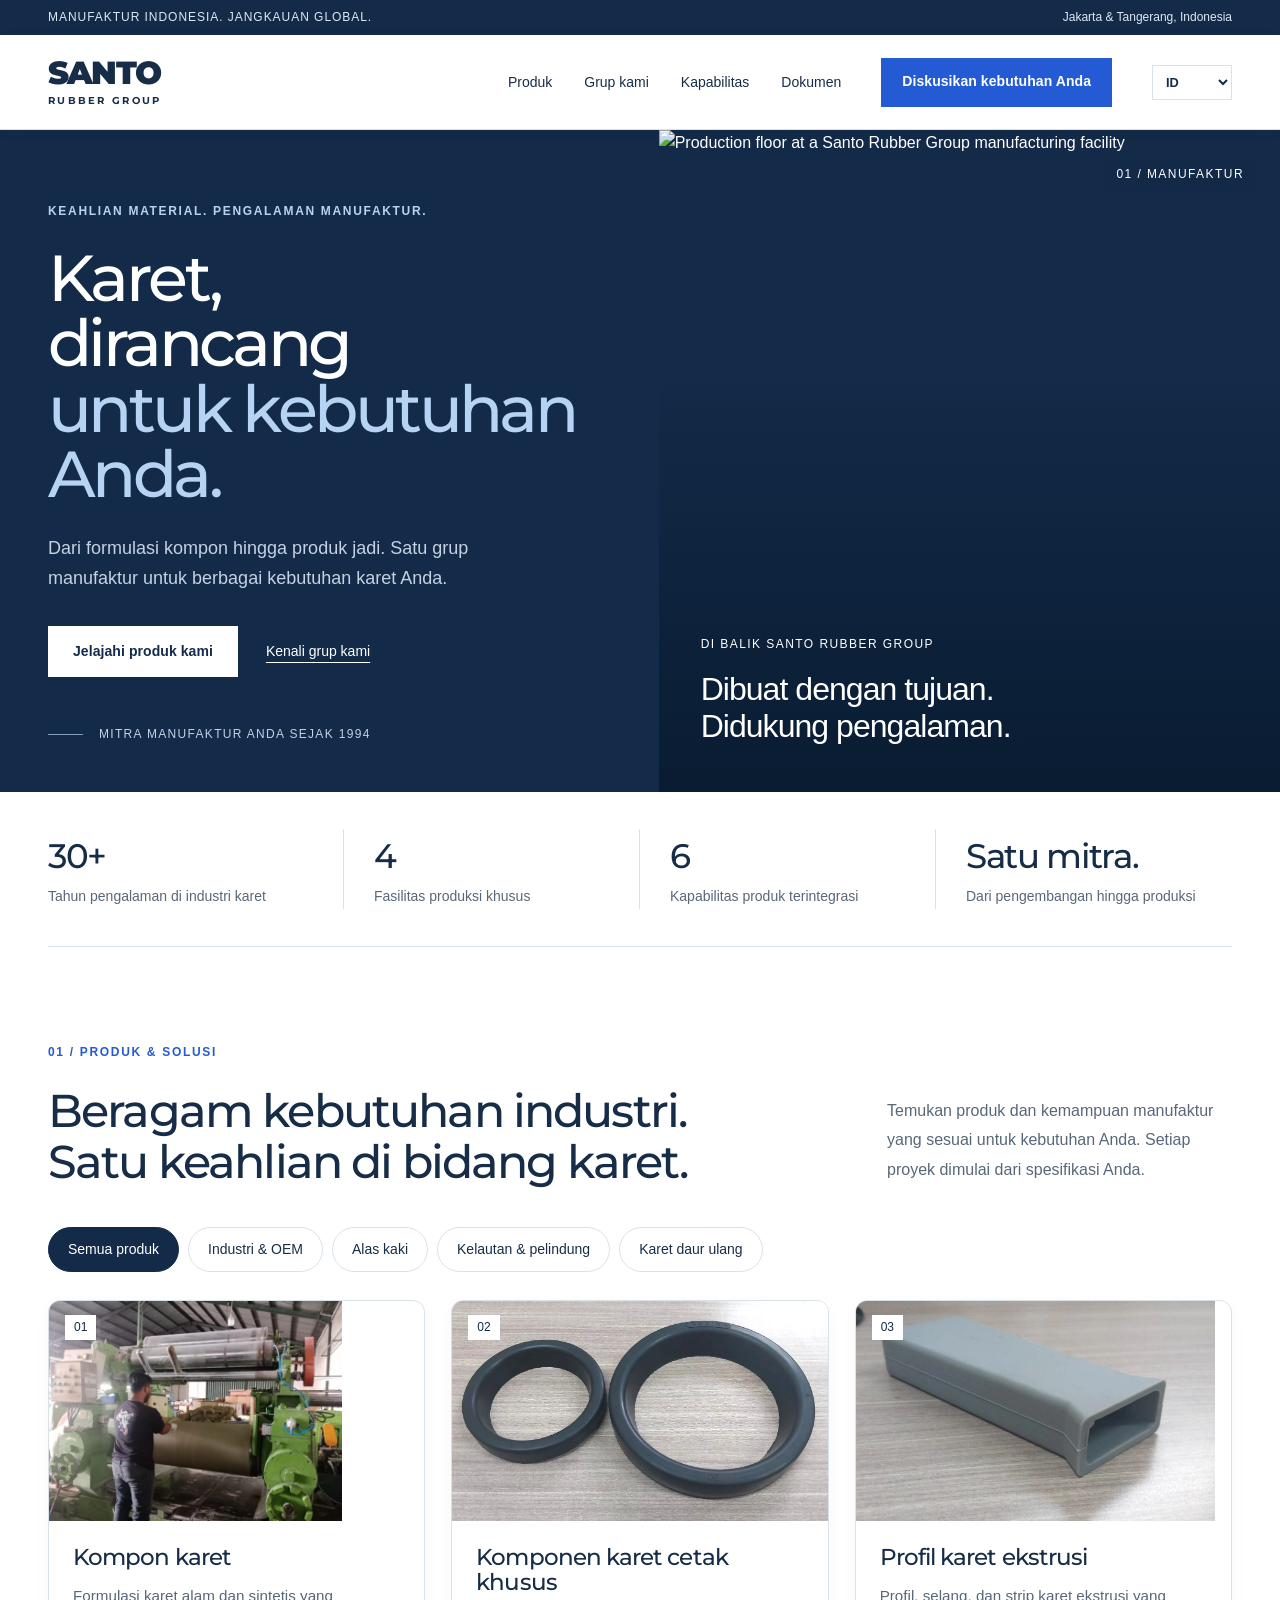
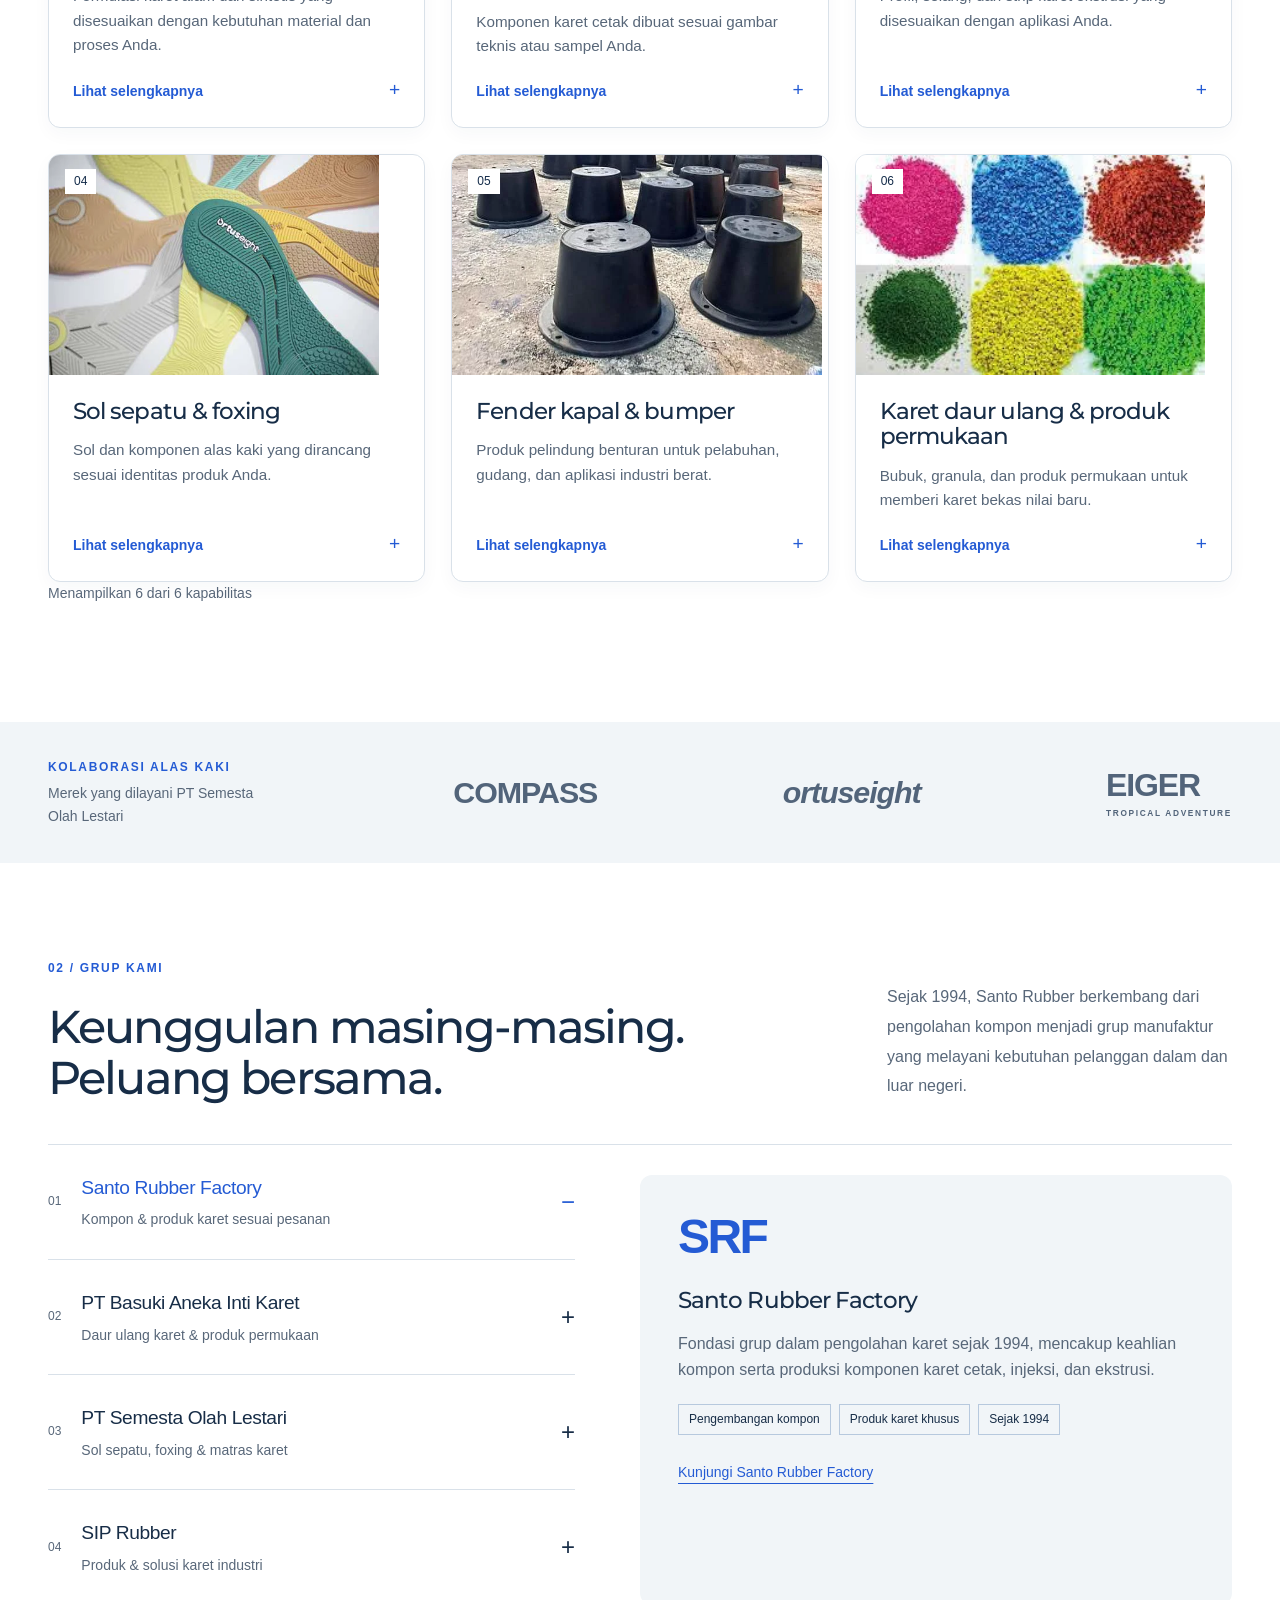
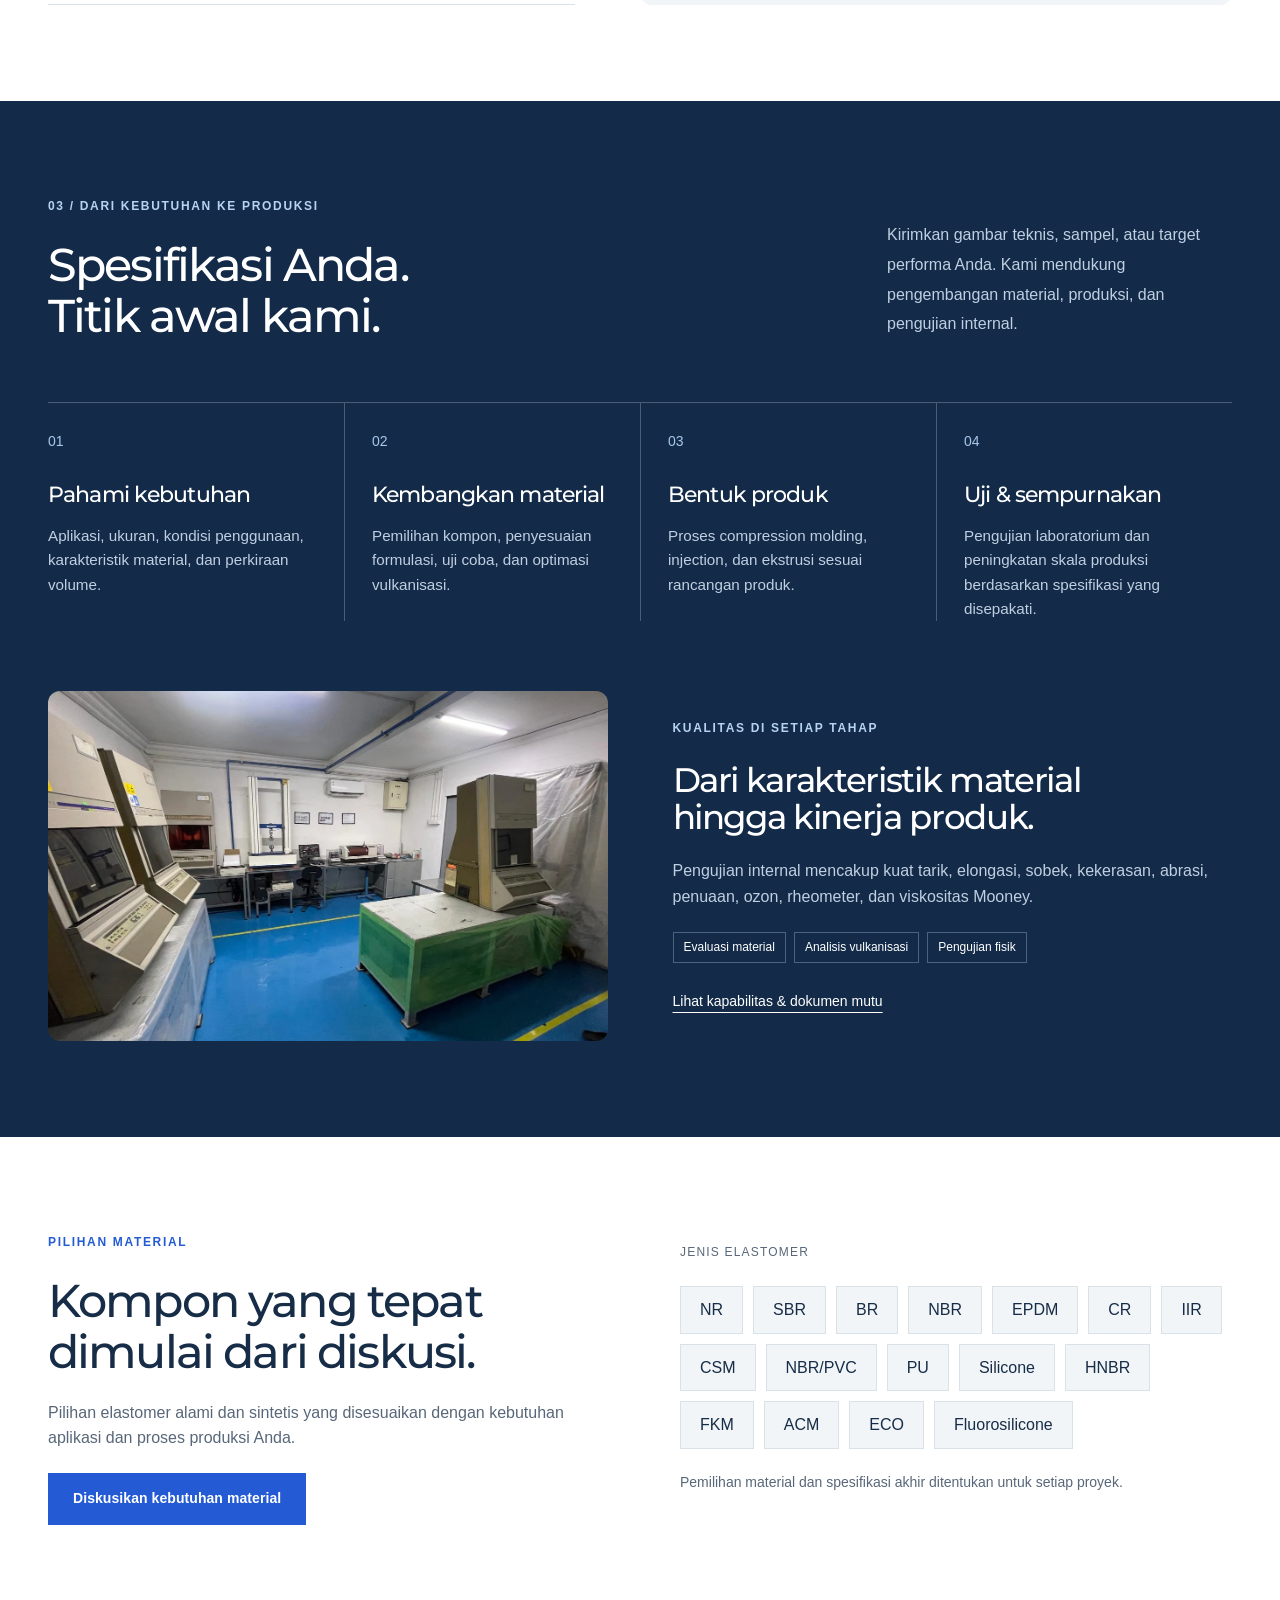
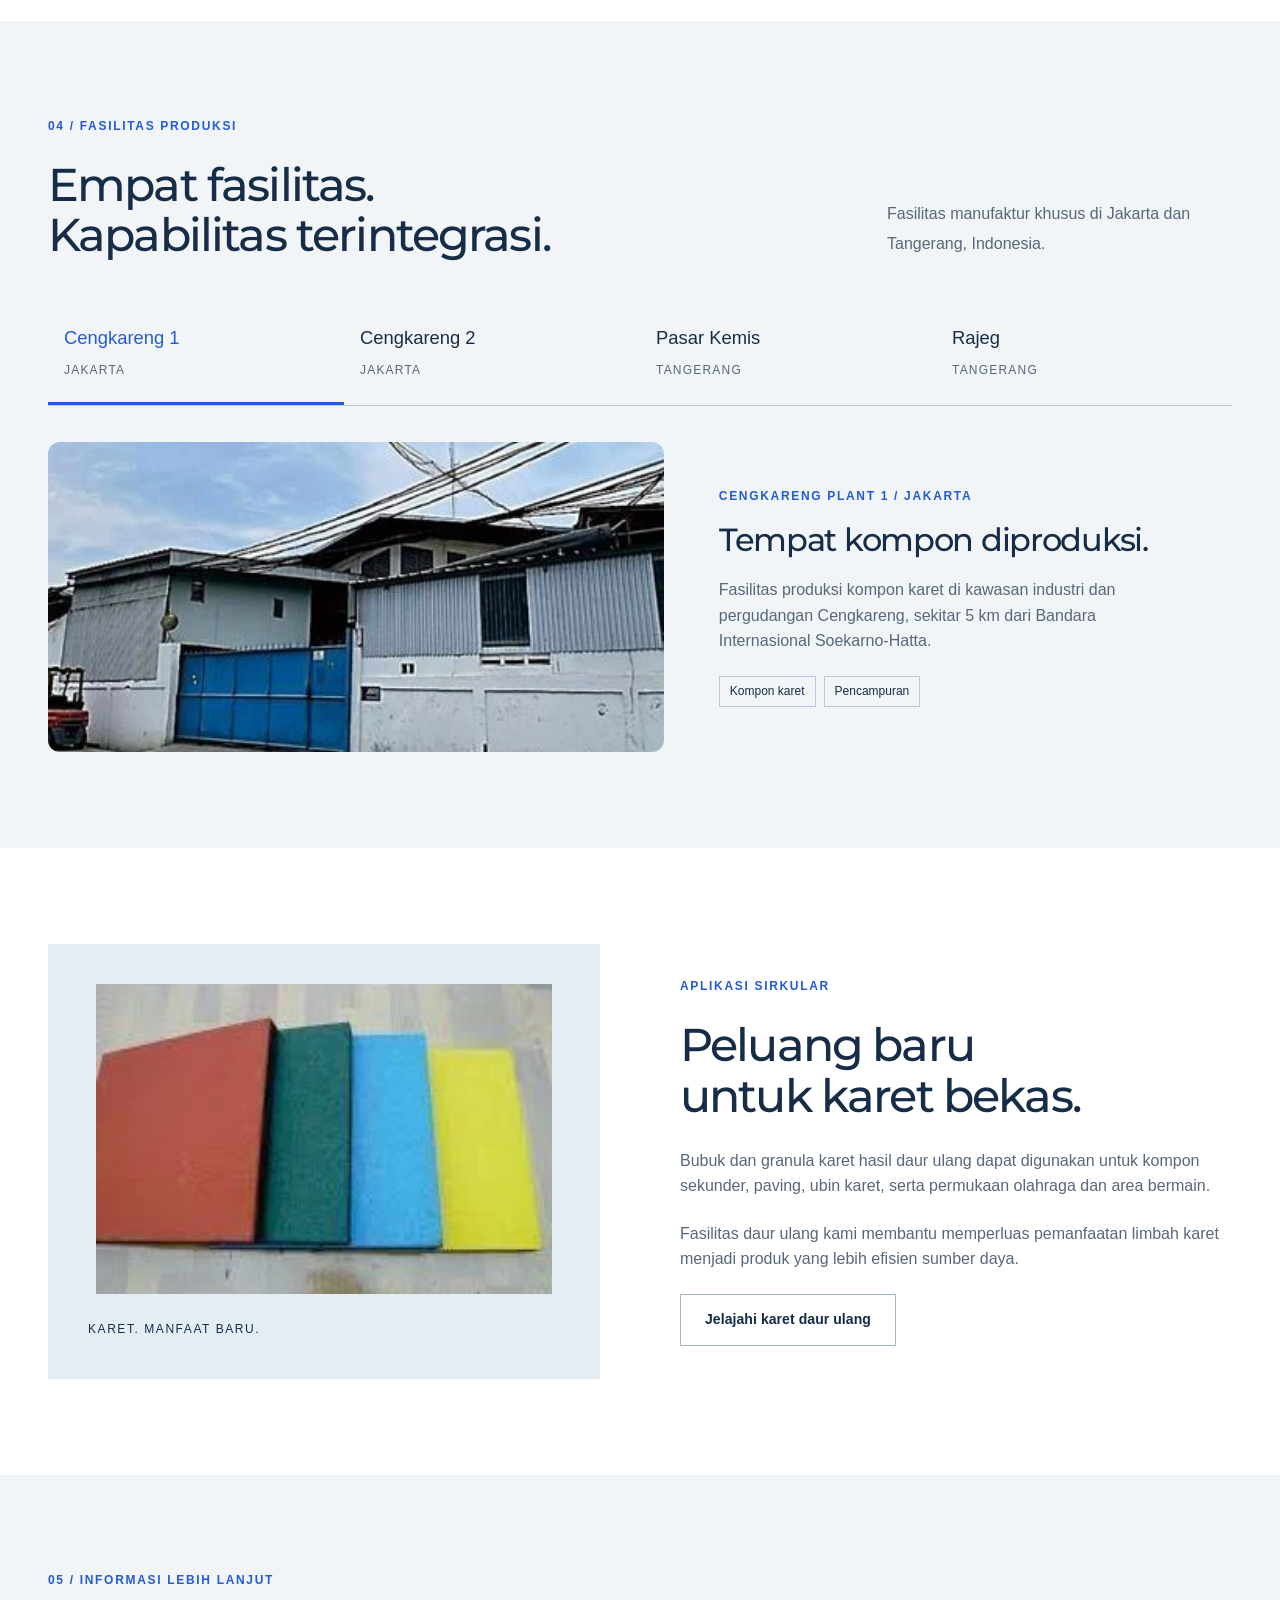
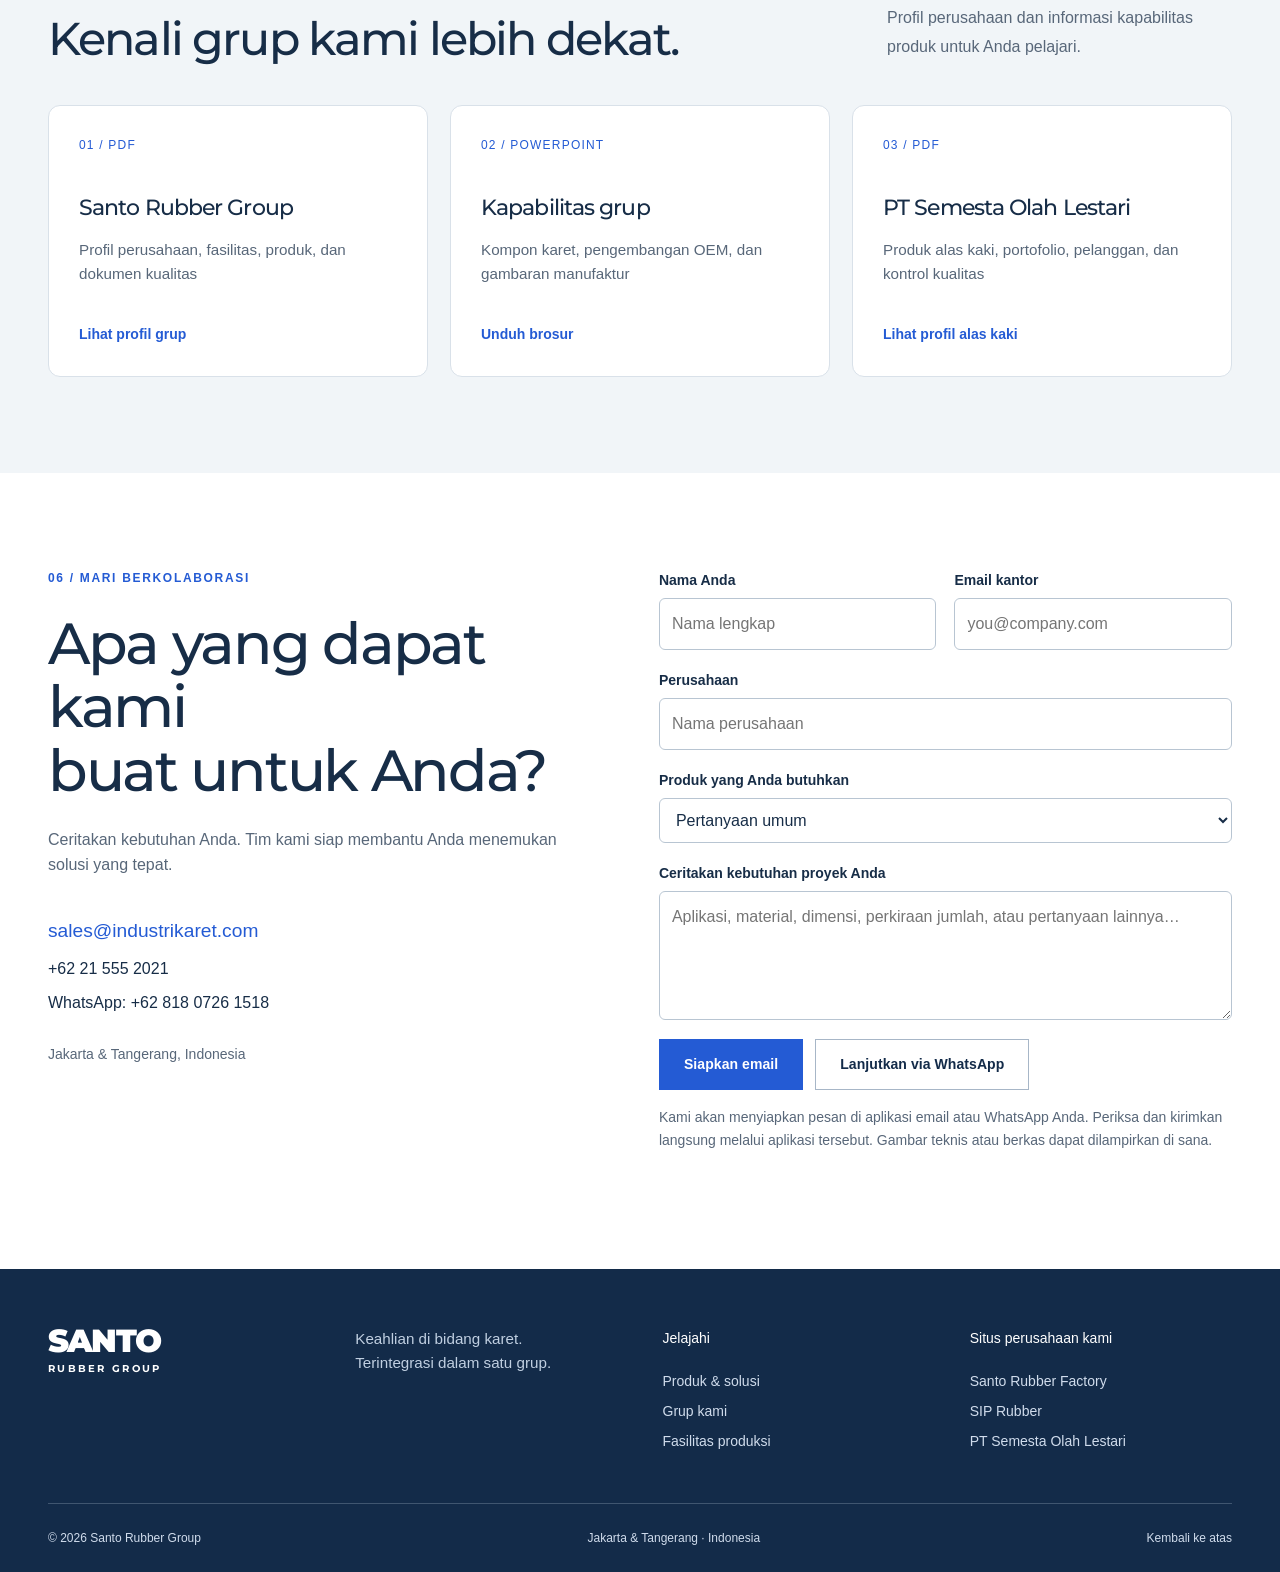
==== id/index.html @ 75c0ff70 "Use genuine factory hero image with fallback for id/index.html" ====
<!DOCTYPE html>
<html lang="id">
<head>
<meta charset="UTF-8"><meta name="viewport" content="width=device-width, initial-scale=1">
<title>Santo Rubber Group — Solusi Manufaktur Karet Indonesia</title>
<meta name="description" content="Sejak 1994, Santo Rubber Group memproduksi kompon, komponen karet industri, sol sepatu, fender, dan produk karet daur ulang.">
<link rel="canonical" href="https://santorubber.com/id/">
<link rel="alternate" hreflang="en" href="https://santorubber.com/">
<link rel="alternate" hreflang="id" href="https://santorubber.com/id/">
<link rel="alternate" hreflang="zh-Hans" href="https://santorubber.com/zh/">
<link rel="alternate" hreflang="x-default" href="https://santorubber.com/">
<meta name="theme-color" content="#132b49">
<link rel="icon" type="image/svg+xml" href="data:image/svg+xml,%3Csvg xmlns='http://www.w3.org/2000/svg' viewBox='0 0 32 32'%3E%3Crect width='32' height='32' rx='5' fill='%23132b49'/%3E%3Ctext x='16' y='24' text-anchor='middle' font-family='Arial' font-size='24' font-weight='bold' fill='white'%3ES%3C/text%3E%3C/svg%3E">
<link rel="stylesheet" href="/styles.css"><script src="/i18n.js" defer></script><script src="/app.js" defer></script>
</head>
<body>
<a class="skip" href="#main">Lewati ke konten</a>
<div class="topline"><div class="wrap"><span>MANUFAKTUR INDONESIA. JANGKAUAN GLOBAL.</span><a href="#contact">Jakarta & Tangerang, Indonesia</a></div></div>
<header><div class="nav wrap"><a class="wordmark" href="#" aria-label="Santo Rubber Group home">SANTO<span>RUBBER GROUP</span></a><nav id="navigation" aria-label="Main navigation"><a href="#products">Produk</a><a href="#group">Grup kami</a><a href="#capabilities">Kapabilitas</a><a href="#resources">Dokumen</a><a class="mobile-contact" href="#contact">Diskusikan kebutuhan Anda</a></nav><a class="button compact" href="#contact">Diskusikan kebutuhan Anda</a><button class="menu" aria-label="Open menu" aria-expanded="false" aria-controls="navigation">☰</button></div></header>
<main id="main">
<section class="hero"><div class="hero-copy"><div class="eyebrow light">KEAHLIAN MATERIAL. PENGALAMAN MANUFAKTUR.</div><h1>Karet,<br>dirancang<br><em>untuk kebutuhan Anda.</em></h1><p>Dari formulasi kompon hingga produk jadi. Satu grup manufaktur untuk berbagai kebutuhan karet Anda.</p><div class="actions"><a class="button white" href="#products">Jelajahi produk kami</a><a class="text-link" href="#group">Kenali grup kami</a></div><div class="hero-note"><span class="line"></span>MITRA MANUFAKTUR ANDA SEJAK 1994</div></div><div class="hero-visual"><img src="/assets/factory-production-floor.webp" data-fallback-src="/assets/hero.webp" alt="Production floor at a Santo Rubber Group manufacturing facility" fetchpriority="high"><div class="photo-caption"><span>DI BALIK SANTO RUBBER GROUP</span><b>Dibuat dengan tujuan.<br>Didukung pengalaman.</b></div><span class="photo-index">01 / MANUFAKTUR</span></div></section>
<div class="facts wrap"><div><b>30+</b><span>Tahun pengalaman di industri karet</span></div><div><b>4</b><span>Fasilitas produksi khusus</span></div><div><b>6</b><span>Kapabilitas produk terintegrasi</span></div><div><b>Satu mitra.</b><span>Dari pengembangan hingga produksi</span></div></div>
<section class="section wrap" id="products"><div class="section-heading"><div><div class="eyebrow">01 / PRODUK & SOLUSI</div><h2>Beragam kebutuhan industri.<br>Satu keahlian di bidang karet.</h2></div><p>Temukan produk dan kemampuan manufaktur yang sesuai untuk kebutuhan Anda. Setiap proyek dimulai dari spesifikasi Anda.</p></div><div class="filters" role="group" aria-label="Filter products"><button class="active" data-filter="all" aria-pressed="true">Semua produk</button><button data-filter="industrial" aria-pressed="false">Industri & OEM</button><button data-filter="footwear" aria-pressed="false">Alas kaki</button><button data-filter="marine" aria-pressed="false">Kelautan & pelindung</button><button data-filter="recycled" aria-pressed="false">Karet daur ulang</button></div><div class="products-grid" id="product-grid"></div><p id="product-count" class="small" aria-live="polite"></p></section>
<section class="clients"><div class="wrap client-row"><div><div class="eyebrow">KOLABORASI ALAS KAKI</div><p>Merek yang dilayani PT Semesta Olah Lestari</p></div><div class="brand-name compass">COMPASS</div><div class="brand-name ortus">ortuseight</div><div class="brand-name eiger">EIGER<span>TROPICAL ADVENTURE</span></div></div></section>
<section class="section wrap" id="group"><div class="section-heading"><div><div class="eyebrow">02 / GRUP KAMI</div><h2>Keunggulan masing-masing.<br>Peluang bersama.</h2></div><p>Sejak 1994, Santo Rubber berkembang dari pengolahan kompon menjadi grup manufaktur yang melayani kebutuhan pelanggan dalam dan luar negeri.</p></div><div class="company-layout"><div class="company-list" role="tablist" aria-label="Group companies" aria-orientation="vertical"><button role="tab" id="company-srf" aria-selected="true" aria-controls="company-panel" data-company="srf"><span>01</span><div>Santo Rubber Factory<small>Kompon & produk karet sesuai pesanan</small></div><b>+</b></button><button role="tab" id="company-baik" aria-selected="false" aria-controls="company-panel" data-company="baik" tabindex="-1"><span>02</span><div>PT Basuki Aneka Inti Karet<small>Daur ulang karet & produk permukaan</small></div><b>+</b></button><button role="tab" id="company-sol" aria-selected="false" aria-controls="company-panel" data-company="sol" tabindex="-1"><span>03</span><div>PT Semesta Olah Lestari<small>Sol sepatu, foxing & matras karet</small></div><b>+</b></button><button role="tab" id="company-sip" aria-selected="false" aria-controls="company-panel" data-company="sip" tabindex="-1"><span>04</span><div>SIP Rubber<small>Produk & solusi karet industri</small></div><b>+</b></button></div><div id="company-panel" class="company-panel" role="tabpanel" aria-labelledby="company-srf" tabindex="0"></div></div></section>
<section class="capabilities section" id="capabilities"><div class="wrap"><div class="section-heading"><div><div class="eyebrow light">03 / DARI KEBUTUHAN KE PRODUKSI</div><h2>Spesifikasi Anda.<br>Titik awal kami.</h2></div><p>Kirimkan gambar teknis, sampel, atau target performa Anda. Kami mendukung pengembangan material, produksi, dan pengujian internal.</p></div><div class="process"><article><span>01</span><h3>Pahami kebutuhan</h3><p>Aplikasi, ukuran, kondisi penggunaan, karakteristik material, dan perkiraan volume.</p></article><article><span>02</span><h3>Kembangkan material</h3><p>Pemilihan kompon, penyesuaian formulasi, uji coba, dan optimasi vulkanisasi.</p></article><article><span>03</span><h3>Bentuk produk</h3><p>Proses compression molding, injection, dan ekstrusi sesuai rancangan produk.</p></article><article><span>04</span><h3>Uji & sempurnakan</h3><p>Pengujian laboratorium dan peningkatan skala produksi berdasarkan spesifikasi yang disepakati.</p></article></div><div class="quality-grid"><img src="/assets/lab.webp" alt="Santo Rubber Group in-house rubber testing laboratory" loading="lazy"><div><div class="eyebrow light">KUALITAS DI SETIAP TAHAP</div><h3>Dari karakteristik material<br>hingga kinerja produk.</h3><p>Pengujian internal mencakup kuat tarik, elongasi, sobek, kekerasan, abrasi, penuaan, ozon, rheometer, dan viskositas Mooney.</p><div class="pill-row"><span>Evaluasi material</span><span>Analisis vulkanisasi</span><span>Pengujian fisik</span></div><a class="text-link" href="/assets/santo-rubber-group-profile.pdf" target="_blank" rel="noopener">Lihat kapabilitas & dokumen mutu</a></div></div></div></section>
<section class="section wrap" id="materials"><div class="material-layout"><div><div class="eyebrow">PILIHAN MATERIAL</div><h2>Kompon yang tepat<br>dimulai dari diskusi.</h2><p>Pilihan elastomer alami dan sintetis yang disesuaikan dengan kebutuhan aplikasi dan proses produksi Anda.</p><a class="button" href="#contact">Diskusikan kebutuhan material</a></div><div class="materials"><div class="material-label">JENIS ELASTOMER</div><div class="material-tags"><span>NR</span><span>SBR</span><span>BR</span><span>NBR</span><span>EPDM</span><span>CR</span><span>IIR</span><span>CSM</span><span>NBR/PVC</span><span>PU</span><span>Silicone</span><span>HNBR</span><span>FKM</span><span>ACM</span><span>ECO</span><span>Fluorosilicone</span></div><p class="small">Pemilihan material dan spesifikasi akhir ditentukan untuk setiap proyek.</p></div></div></section>
<section class="facilities section" id="facilities"><div class="wrap"><div class="section-heading"><div><div class="eyebrow">04 / FASILITAS PRODUKSI</div><h2>Empat fasilitas.<br>Kapabilitas terintegrasi.</h2></div><p>Fasilitas manufaktur khusus di Jakarta dan Tangerang, Indonesia.</p></div><div class="facility-tabs" role="tablist" aria-label="Fasilitas produksi"><button role="tab" id="facility-0" aria-selected="true" aria-controls="facility-panel" data-facility="0">Cengkareng 1<span>JAKARTA</span></button><button role="tab" id="facility-1" aria-selected="false" aria-controls="facility-panel" data-facility="1" tabindex="-1">Cengkareng 2<span>JAKARTA</span></button><button role="tab" id="facility-2" aria-selected="false" aria-controls="facility-panel" data-facility="2" tabindex="-1">Pasar Kemis<span>TANGERANG</span></button><button role="tab" id="facility-3" aria-selected="false" aria-controls="facility-panel" data-facility="3" tabindex="-1">Rajeg<span>TANGERANG</span></button></div><div class="facility-panel" id="facility-panel" role="tabpanel" aria-labelledby="facility-0" tabindex="0"></div></div></section>
<section class="section wrap circular"><div class="circular-photo"><img src="/assets/tiles.webp" alt="Colored rubber tiles featured in Santo Rubber Group’s recycled rubber product range" loading="lazy"><span>KARET. MANFAAT BARU.</span></div><div><div class="eyebrow">APLIKASI SIRKULAR</div><h2>Peluang baru<br>untuk karet bekas.</h2><p>Bubuk dan granula karet hasil daur ulang dapat digunakan untuk kompon sekunder, paving, ubin karet, serta permukaan olahraga dan area bermain.</p><p>Fasilitas daur ulang kami membantu memperluas pemanfaatan limbah karet menjadi produk yang lebih efisien sumber daya.</p><button class="button outline" data-open-product="recycled">Jelajahi karet daur ulang</button></div></section>
<section class="resources section" id="resources"><div class="wrap"><div class="section-heading"><div><div class="eyebrow">05 / INFORMASI LEBIH LANJUT</div><h2>Kenali grup kami lebih dekat.</h2></div><p>Profil perusahaan dan informasi kapabilitas produk untuk Anda pelajari.</p></div><div class="resource-grid"><a href="/assets/santo-rubber-group-profile.pdf" target="_blank" rel="noopener"><span>01 / PDF</span><h3>Santo Rubber Group</h3><p>Profil perusahaan, fasilitas, produk, dan dokumen kualitas</p><b>Lihat profil grup</b></a><a href="/assets/santo-rubber-group-brochure.pptx" download><span>02 / POWERPOINT</span><h3>Kapabilitas grup</h3><p>Kompon karet, pengembangan OEM, dan gambaran manufaktur</p><b>Unduh brosur</b></a><a href="/assets/pt-sol-profile.pdf" target="_blank" rel="noopener"><span>03 / PDF</span><h3>PT Semesta Olah Lestari</h3><p>Produk alas kaki, portofolio, pelanggan, dan kontrol kualitas</p><b>Lihat profil alas kaki</b></a></div></div></section>
<section class="section wrap contact" id="contact"><div><div class="eyebrow">06 / MARI BERKOLABORASI</div><h2>Apa yang dapat kami<br>buat untuk Anda?</h2><p>Ceritakan kebutuhan Anda. Tim kami siap membantu Anda menemukan solusi yang tepat.</p><div class="contact-details"><a href="mailto:sales@industrikaret.com">sales@industrikaret.com</a><a href="tel:+62215552021">+62 21 555 2021</a><a href="https://wa.me/6281807261518" target="_blank" rel="noopener">WhatsApp: +62 818 0726 1518</a><span>Jakarta & Tangerang, Indonesia</span></div></div><form id="inquiry-form"><div class="form-row"><label>Nama Anda<input name="name" autocomplete="name" required placeholder="Nama lengkap" maxlength="100"></label><label>Email kantor<input name="email" type="email" autocomplete="email" required placeholder="you@company.com" maxlength="150"></label></div><label>Perusahaan<input name="company" autocomplete="organization" placeholder="Nama perusahaan" maxlength="150"></label><label>Produk yang Anda butuhkan<select id="inquiry-interest" name="interest"><option value="General group inquiry">Pertanyaan umum</option><option value="Rubber compounds">Kompon karet</option><option value="Custom molded components">Komponen karet cetak khusus</option><option value="Extruded rubber profiles">Profil karet ekstrusi</option><option value="Footwear outsoles & foxing">Sol sepatu & foxing</option><option value="Marine fenders & bumpers">Fender kapal & bumper</option><option value="Recycled rubber & surfaces">Karet daur ulang & produk permukaan</option><option value="SIP Rubber products">Produk SIP Rubber</option></select></label><label>Ceritakan kebutuhan proyek Anda<textarea name="message" rows="4" required placeholder="Aplikasi, material, dimensi, perkiraan jumlah, atau pertanyaan lainnya…" maxlength="2500"></textarea></label><div class="form-actions"><button class="button" type="submit" name="channel" value="email">Siapkan email</button><button class="button outline" type="submit" name="channel" value="whatsapp">Lanjutkan via WhatsApp</button></div><p class="small">Kami akan menyiapkan pesan di aplikasi email atau WhatsApp Anda. Periksa dan kirimkan langsung melalui aplikasi tersebut. Gambar teknis atau berkas dapat dilampirkan di sana.</p><p class="form-status" id="inquiry-status" role="status"></p><div id="email-fallback" hidden><p class="small">Jika aplikasi email tidak terbuka, salin pesan dan kirimkan ke alamat yang tertera.</p><button type="button" class="text-link dark" id="copy-inquiry">Salin isi pesan</button><textarea id="prepared-inquiry" readonly aria-label="Prepared inquiry text" hidden></textarea></div></form></section>
</main>
<footer><div class="wrap footer-main"><a class="wordmark" href="#">SANTO<span>RUBBER GROUP</span></a><p>Keahlian di bidang karet.<br>Terintegrasi dalam satu grup.</p><div><b>Jelajahi</b><a href="#products">Produk & solusi</a><a href="#group">Grup kami</a><a href="#facilities">Fasilitas produksi</a></div><div><b>Situs perusahaan kami</b><a href="https://www.industrikaret.com/" target="_blank" rel="noopener">Santo Rubber Factory</a><a href="https://www.siprubber.com/" target="_blank" rel="noopener">SIP Rubber</a><a href="https://bit.ly/PT-SOL" target="_blank" rel="noopener">PT Semesta Olah Lestari</a></div></div><div class="wrap footer-bottom"><span>© <span id="year">2026</span> Santo Rubber Group</span><span>Jakarta & Tangerang · Indonesia</span><a href="#">Kembali ke atas</a></div></footer>
<dialog id="product-dialog" aria-labelledby="dialog-title"><button class="dialog-close" aria-label="Tutup detail produk">×</button><div id="dialog-content"></div></dialog>
</body></html>
---- styles.css ----
/* Corporate typography and spacing refresh — shared by EN / ID / ZH. */
@import url('https://fonts.googleapis.com/css2?family=Montserrat:wght@400;500;600;700;800&family=Poppins:wght@400;500;600&display=swap');
:root{--radius:12px;--surface-shadow:0 14px 36px rgba(19,43,73,.07)}
body{font-family:'Poppins',Arial,'Noto Sans SC','Microsoft YaHei',sans-serif;font-size:15px;line-height:1.7}
h1,h2,h3,.wordmark,.facts b{font-family:'Montserrat','Noto Sans SC','Microsoft YaHei',Arial,sans-serif}
h1,h2,h3{font-weight:600;letter-spacing:-.035em}
html[lang="zh-Hans"] h1,html[lang="zh-Hans"] h2,html[lang="zh-Hans"] h3{letter-spacing:-.015em}
.section{padding-top:104px;padding-bottom:104px}
.section-heading{align-items:flex-start;gap:50px;margin-bottom:44px}
.section-heading>p{line-height:1.85;max-width:390px}
.eyebrow{letter-spacing:.13em;font-weight:700}
.nav{height:86px}
header{box-shadow:0 2px 14px rgba(19,43,73,.035)}
.hero h1{line-height:1.06}
.hero p{line-height:1.8}
.product{border-radius:var(--radius);box-shadow:0 6px 18px rgba(19,43,73,.035)}
.product-image{height:245px}
.product-copy{padding:26px}
.product:hover{box-shadow:var(--surface-shadow)}
.product-image img{object-fit:cover}
.company-panel{border-radius:var(--radius)}
.quality-grid img,.facility-panel img{border-radius:var(--radius)}
.resource-grid a{border-radius:var(--radius)}
.button{font-weight:600;letter-spacing:.005em}
form input,form textarea,form select{border-radius:6px}
@media(max-width:1050px){.nav{height:78px}.section{padding-top:78px;padding-bottom:78px}}
@media(max-width:800px){.hero h1{font-size:clamp(2.8rem,7.6vw,4.8rem)}.section-heading{gap:26px}.product-image{height:225px}}
@media(max-width:540px){.section{padding-top:56px;padding-bottom:56px}.section-heading{margin-bottom:30px}.hero h1{font-size:clamp(2.6rem,11vw,3.9rem)}.product-copy{padding:22px}.product-image{height:230px}}

:root{--navy:#132b49;--ink:#172d47;--blue:#245bd4;--muted:#586779;--line:#d9e1e9;--pale:#f1f5f8;--white:#fff;--accent:#b7d3f3}*{box-sizing:border-box}html{scroll-behavior:smooth;scroll-padding-top:95px}body{margin:0;color:var(--ink);font-family:Arial,Helvetica,sans-serif;font-size:16px;line-height:1.6}button,input,select,textarea{font:inherit}a{color:inherit;text-decoration:none}button,a,input,select,textarea{-webkit-tap-highlight-color:transparent}button{cursor:pointer}button:focus-visible,a:focus-visible,input:focus-visible,select:focus-visible,textarea:focus-visible,[tabindex]:focus-visible{outline:3px solid #568fec;outline-offset:5px}button{color:inherit}img{display:block;width:100%;object-fit:cover}p{color:var(--muted);margin:0 0 22px}h1,h2,h3{line-height:1.1;letter-spacing:-.04em;margin:0;font-weight:500}h2{font-size:clamp(2.2rem,3.6vw,3.5rem)}h3{font-size:1.45rem}section[id]{scroll-margin-top:25px}.wrap{width:min(1280px,calc(100% - 96px));margin:auto}.section{padding-top:96px;padding-bottom:96px}.eyebrow{font-size:.75rem;letter-spacing:.14em;font-weight:700;margin-bottom:24px;color:var(--blue)}.eyebrow.light{color:var(--accent)}.small{font-size:.875rem}.topline{background:var(--navy);color:#dde8f5;font-size:.75rem;letter-spacing:.08em}.topline .wrap{height:35px;display:flex;justify-content:space-between;align-items:center}.topline a{letter-spacing:0}header{position:sticky;top:0;z-index:20;background:#fff;border-bottom:1px solid var(--line)}.nav{height:94px;display:flex;align-items:center;gap:40px}.wordmark{font-size:2rem;font-weight:900;line-height:.9;letter-spacing:-.055em;display:block;flex-shrink:0}.wordmark span{display:block;font-size:.65rem;letter-spacing:.22em;font-weight:700;margin-top:8px}.nav nav{display:flex;gap:32px;margin-left:auto;font-size:.875rem}.nav nav a:hover{color:var(--blue)}.button{background:var(--blue);color:white;padding:15px 24px;border:1px solid var(--blue);font-size:.875rem;font-weight:600;display:inline-flex;align-items:center;justify-content:center;line-height:1.4;min-height:49px;transition:background .2s,transform .2s}.button:hover{background:#1948ad;border-color:#1948ad;transform:translateY(-2px)}.button.compact{padding:13px 20px}.button.white{background:#fff;color:var(--navy);border-color:#fff}.button.white:hover{background:#e6edf5}.button.outline{background:transparent;color:var(--navy);border:1px solid #a7b6c7}.button.outline:hover{background:#e5edf6}.menu{display:none;background:transparent;border:0;font-size:1.6rem}.hero{display:grid;grid-template-columns:1.06fr 1fr;background:var(--navy);color:white;min-height:660px}.hero-copy{padding:72px 60px 48px max(48px,calc((100vw - 1280px)/2));display:flex;flex-direction:column;align-items:flex-start}.hero h1{font-size:clamp(3.5rem,5.8vw,6rem);line-height:1;letter-spacing:-.055em}.hero h1 em{font-style:normal;color:var(--accent)}.hero p{font-size:1.125rem;color:#c5d2e2;max-width:440px;margin:28px 0 32px;line-height:1.65}.actions{display:flex;gap:28px;align-items:center}.text-link{color:inherit;font-size:.875rem;text-decoration:underline;text-underline-offset:6px;background:none;border:0;padding:0;display:inline-block}.hero-note{font-size:.75rem;letter-spacing:.11em;color:#c2d1e3;margin-top:auto;padding-top:48px;display:flex;align-items:center;gap:16px}.line{height:1px;background:#829fbd;width:35px}.hero-visual{position:relative;overflow:hidden}.hero-visual>img{height:100%;position:absolute;object-position:center 60%}.hero-visual:after{content:"";position:absolute;inset:0;background:linear-gradient(0deg,rgba(7,25,45,.85),transparent 65%)}.photo-caption{position:absolute;bottom:48px;left:42px;z-index:1}.photo-caption span{font-size:.75rem;letter-spacing:.12em}.photo-caption b{font-size:2rem;line-height:1.15;display:block;margin-top:15px;font-weight:400;letter-spacing:-.03em}.photo-index{position:absolute;right:24px;top:28px;z-index:1;color:white;font-size:.75rem;letter-spacing:.12em;background:#132b49c9;padding:7px 12px}.facts{display:grid;grid-template-columns:repeat(4,1fr);padding:37px 0;border-bottom:1px solid var(--line)}.facts>div{padding:0 30px;border-right:1px solid var(--line)}.facts>div:first-child{padding-left:0}.facts>div:last-child{border:0}.facts b{font-size:2.1rem;font-weight:500;letter-spacing:-.04em;display:block}.facts span{font-size:.875rem;color:var(--muted)}.section-heading{display:flex;justify-content:space-between;gap:60px;align-items:flex-end;margin-bottom:40px}.section-heading>p{max-width:345px;margin:0 0 3px}.filters{display:flex;gap:9px;flex-wrap:wrap;margin:35px 0 28px}.filters button{background:white;padding:10px 19px;border:1px solid var(--line);border-radius:30px;font-size:.875rem}.filters button:hover{border-color:var(--blue)}.filters button.active{background:var(--navy);color:white;border-color:var(--navy)}.products-grid{display:grid;grid-template-columns:repeat(3,1fr);gap:26px}.product{display:flex;flex-direction:column;text-align:left;border:1px solid var(--line);padding:0;background:#fff;transition:box-shadow .2s,transform .2s;overflow:hidden}.product:hover{box-shadow:0 12px 35px #1a345316;transform:translateY(-4px)}.product-image{height:220px;background:#e8edf1;overflow:hidden;position:relative}.product-image img{height:100%;transition:transform .5s}.product:hover img{transform:scale(1.035)}.product-num{position:absolute;top:14px;left:16px;background:#fff;color:var(--navy);font-size:.75rem;padding:3px 9px}.product-copy{padding:24px;flex:1;display:flex;flex-direction:column}.product h3{margin-bottom:14px;font-size:1.45rem}.product p{font-size:.95rem;margin-bottom:22px}.product-more{font-size:.875rem;color:var(--blue);margin-top:auto;font-weight:600;display:flex;justify-content:space-between}.product-more b{font-size:1.2rem;font-weight:400;line-height:1}.clients{background:var(--pale);padding:36px 0}.client-row{display:flex;align-items:center;justify-content:space-between;gap:40px}.client-row .eyebrow{margin-bottom:5px}.client-row p{font-size:.875rem;margin:0;max-width:220px}.brand-name{font-weight:900;letter-spacing:-.035em;font-size:1.9rem;color:#52647a}.ortus{font-style:italic}.eiger{font-size:2rem;line-height:1}.eiger span{display:block;font-size:.52rem;letter-spacing:.2em;margin-top:8px}.company-layout{display:grid;grid-template-columns:1fr 1fr;border-top:1px solid var(--line)}.company-list{padding-right:65px}.company-list button{width:100%;display:flex;align-items:center;text-align:left;padding:28px 0;border:0;border-bottom:1px solid var(--line);background:white;gap:20px}.company-list button>span{font-size:.75rem;color:var(--muted)}.company-list button>div{font-size:1.2rem;letter-spacing:-.02em}.company-list button small{display:block;font-size:.875rem;color:var(--muted);letter-spacing:0;margin-top:5px}.company-list button>b{margin-left:auto;font-size:1.5rem;font-weight:400}.company-list button[aria-selected=true]{color:var(--blue)}.company-panel{background:var(--pale);padding:36px 38px;margin-top:30px}.company-panel .company-abbr{color:var(--blue);font-size:3rem;font-weight:700;letter-spacing:-.055em;line-height:1.1}.company-panel h3{margin-top:24px}.company-panel p{margin-top:18px}.company-panel .pill-row{margin-bottom:24px}.pill-row{display:flex;gap:8px;flex-wrap:wrap}.pill-row span{font-size:.75rem;border:1px solid #b7c9de;padding:5px 10px}.capabilities{background:var(--navy);color:white}.capabilities p{color:#c0cfe1}.process{display:grid;grid-template-columns:repeat(4,1fr);margin-top:60px;margin-bottom:70px;border-top:1px solid #4a5d74}.process article{padding:25px 27px 0 0}.process article+article{padding-left:27px;border-left:1px solid #4a5d74}.process span{font-size:.875rem;color:#a8c8ed}.process h3{margin:30px 0 17px;font-size:1.35rem}.process p{font-size:.95rem;margin:0}.quality-grid{display:grid;grid-template-columns:1fr 1fr;gap:65px;align-items:center}.quality-grid img{height:350px}.quality-grid h3{font-size:2.1rem;margin-bottom:22px}.quality-grid .pill-row{margin-bottom:25px}.quality-grid .pill-row span{border-color:#4a6380}.material-layout{display:grid;grid-template-columns:1fr 1fr;gap:80px;align-items:center}.material-layout p{margin-top:22px}.material-label{font-size:.75rem;letter-spacing:.1em;color:var(--muted);margin-bottom:24px}.material-tags{display:flex;gap:10px;flex-wrap:wrap}.material-tags span{padding:10px 19px;border:1px solid var(--line);font-size:1rem;background:var(--pale)}.facilities{background:var(--pale)}.facility-tabs{display:grid;grid-template-columns:repeat(4,1fr);border-bottom:1px solid #bac9da}.facility-tabs button{text-align:left;background:transparent;border:0;border-bottom:3px solid transparent;padding:22px 16px;font-size:1.15rem}.facility-tabs button span{display:block;font-size:.75rem;letter-spacing:.1em;color:var(--muted);margin-top:8px}.facility-tabs button[aria-selected=true]{border-color:var(--blue);color:var(--blue)}.facility-panel{display:grid;grid-template-columns:1.2fr 1fr;gap:55px;padding-top:36px;align-items:center}.facility-panel img{height:310px}.facility-panel h3{font-size:2rem;margin-bottom:20px}.facility-panel .eyebrow{margin-bottom:16px}.facility-panel p{max-width:410px}.circular{display:grid;grid-template-columns:1fr 1fr;gap:80px;align-items:center}.circular-photo{background:#e4edf4;position:relative;padding:40px}.circular-photo img{height:310px;object-fit:contain;mix-blend-mode:multiply}.circular-photo span{display:block;font-size:.75rem;letter-spacing:.13em;margin-top:26px}.circular h2{margin-bottom:26px}.resources{background:var(--pale)}.resource-grid{display:grid;grid-template-columns:repeat(3,1fr);gap:22px}.resource-grid a{padding:30px;background:white;border:1px solid var(--line);display:flex;flex-direction:column;transition:border .2s}.resource-grid a:hover{border-color:var(--blue)}.resource-grid a>span{font-size:.75rem;color:var(--blue);letter-spacing:.1em;margin-bottom:40px}.resource-grid h3{font-size:1.4rem;margin-bottom:18px}.resource-grid p{font-size:.95rem}.resource-grid b{font-size:.875rem;font-weight:600;color:var(--blue);margin-top:auto;padding-top:15px}.contact{display:grid;grid-template-columns:1fr 1.1fr;gap:90px}.contact h2{font-size:clamp(2.5rem,4.5vw,4.5rem);margin-bottom:25px}.contact-details{display:flex;flex-direction:column;gap:9px;margin-top:38px}.contact-details>a:first-child{font-size:1.2rem;color:var(--blue)}.contact-details>span{margin-top:18px;color:var(--muted);font-size:.875rem}form label{display:block;font-size:.875rem;font-weight:600;margin-bottom:19px}.form-row{display:grid;grid-template-columns:1fr 1fr;gap:18px}input,select,textarea{display:block;width:100%;border:1px solid #b8c5d2;border-radius:0;background:white;padding:12px;margin-top:7px;font-size:1rem;color:var(--ink);font-weight:400;min-width:0}textarea{resize:vertical}.form-actions{display:flex;gap:12px;flex-wrap:wrap}form .small{margin-top:16px}.form-status{color:var(--blue);font-size:.875rem}.dark{color:var(--blue)}footer{background:var(--navy);color:#d0dcec;padding:58px 0 24px}.footer-main{display:grid;grid-template-columns:1fr 1fr 1fr 1fr;gap:45px}.footer-main .wordmark{color:white}.footer-main p{color:#c0cfe1;font-size:.95rem}.footer-main>div{display:flex;flex-direction:column;gap:8px;font-size:.875rem}.footer-main b{font-weight:500;color:white;margin-bottom:12px}.footer-main a:hover{color:white}.footer-bottom{display:flex;justify-content:space-between;margin-top:50px;padding-top:25px;border-top:1px solid #405670;font-size:.75rem}.skip{position:fixed;left:10px;top:-100px;background:#fff;z-index:100;padding:10px}.skip:focus{top:10px}dialog{width:min(850px,calc(100% - 32px));max-height:90vh;padding:0;border:0;color:var(--ink);box-shadow:0 25px 100px #0005}dialog::backdrop{background:#081b32b5;backdrop-filter:blur(3px)}.dialog-close{position:absolute;right:13px;top:13px;z-index:2;width:42px;height:42px;border:0;background:white;font-size:1.6rem;box-shadow:0 1px 8px #0002}.dialog-image{height:260px}.dialog-body{padding:35px}.dialog-body h2{font-size:2.4rem;margin:8px 0 20px}.dialog-body .eyebrow{margin-bottom:14px}.dialog-body h3{font-size:1.2rem;margin:25px 0 15px}.dialog-body .pill-row{margin-bottom:25px}.dialog-body .actions{flex-wrap:wrap}.dialog-body .pill-row span{font-size:.875rem}.dialog-body p{margin-bottom:18px}body:has(dialog[open]){overflow:hidden}[hidden]{display:none!important}
@media(min-width:1600px){.hero-copy{padding-right:80px}.hero{min-height:720px}}@media(max-width:1100px){.wrap{width:calc(100% - 60px)}.nav{gap:25px}.nav nav{gap:22px}.hero-copy{padding:55px 35px 40px 30px}.hero{min-height:620px}.hero h1{font-size:4.5rem}.hero .eyebrow{max-width:260px}.products-grid{gap:18px}.product-copy{padding:20px}.client-row{gap:25px}.brand-name{font-size:1.5rem}.company-list{padding-right:35px}.contact{gap:45px}.company-panel{padding:28px}.circular,.material-layout{gap:45px}.quality-grid{gap:40px}}
@media(max-width:800px){.wrap{width:calc(100% - 40px)}.topline .wrap{justify-content:center}.topline a{display:none}.topline{font-size:.625rem}.nav{height:78px;gap:18px}.nav nav{display:none;position:absolute;top:78px;left:0;width:100%;background:white;padding:24px;box-shadow:0 12px 14px #0001;margin:0;flex-direction:column}.nav nav.open{display:flex}.nav>.button{margin-left:auto;padding:10px 13px;font-size:.75rem}.menu{display:block}.wordmark{font-size:1.7rem}.hero{grid-template-columns:1fr 1fr;min-height:570px}.hero-copy{padding:45px 25px 35px 20px}.hero h1{font-size:3.6rem}.hero p{font-size:1rem}.hero .actions{align-items:flex-start;flex-direction:column;gap:20px}.hero-note{font-size:.625rem;gap:8px;padding-top:30px}.photo-caption{left:25px;bottom:35px}.photo-caption b{font-size:1.6rem}.photo-caption span,.photo-index{font-size:.625rem}.facts{grid-template-columns:repeat(2,1fr);row-gap:24px}.facts>div{padding:0 20px}.facts>div:nth-child(2){border:0}.facts>div:nth-child(3){padding-left:0}.facts b{font-size:1.8rem}.section{padding-top:65px;padding-bottom:65px}.section-heading{display:block}.section-heading>p{margin-top:24px;max-width:520px}.products-grid{grid-template-columns:repeat(2,1fr)}.client-row{flex-wrap:wrap;justify-content:space-around}.client-row>div:first-child{width:100%;text-align:center}.client-row p{max-width:none}.company-layout{grid-template-columns:1fr}.company-list{padding:0}.company-list button{padding:22px 0}.company-panel{margin-top:24px}.process{grid-template-columns:repeat(2,1fr);gap:30px;margin:35px 0 45px}.process article{padding:22px 0 0}.process article+article{padding-left:0;border:0}.process h3{margin-top:20px}.quality-grid{grid-template-columns:1fr;gap:35px}.quality-grid img{height:330px}.material-layout{grid-template-columns:1fr;gap:35px}.facility-tabs button{font-size:1rem;padding:18px 10px}.facility-panel{gap:30px;grid-template-columns:1fr 1fr}.facility-panel img{height:270px}.circular{gap:35px}.circular-photo{padding:20px}.circular-photo img{height:260px}.resource-grid{gap:14px}.resource-grid a{padding:22px}.contact{grid-template-columns:1fr;gap:40px}.footer-main{grid-template-columns:1fr 1fr;gap:30px}}
@media(max-width:540px){.hero{grid-template-columns:1fr}.hero-copy{padding:44px 24px 34px}.hero h1{font-size:clamp(3.3rem,13.3vw,4.5rem)}.hero .eyebrow{max-width:280px}.hero p{max-width:340px}.hero .actions{flex-direction:row;align-items:center;gap:25px}.hero-visual{height:330px}.hero-visual img{object-position:center 53%}.hero-note{margin-top:12px}.photo-caption{bottom:24px;left:24px}.facts{padding:27px 0}.facts span{font-size:.75rem}.facts b{font-size:1.7rem}.facts>div{padding:0 15px}.section{padding-top:55px;padding-bottom:55px}.eyebrow{font-size:.7rem;margin-bottom:18px}.section-heading{margin-bottom:30px}h2{font-size:2.25rem}.filters{gap:7px;margin:25px 0}.filters button{font-size:.75rem;padding:9px 14px}.products-grid{grid-template-columns:1fr}.product-image{height:235px}.product-copy{padding:23px}.product h3{font-size:1.5rem}.product p{font-size:1rem}.brand-name{font-size:1.3rem}.eiger{font-size:1.5rem}.company-list button>div{font-size:1.1rem}.company-list button small{font-size:.8rem}.company-panel{padding:28px}.process{gap:28px 22px}.process p{font-size:.875rem}.quality-grid img{height:250px}.quality-grid h3{font-size:1.8rem}.facility-tabs{grid-template-columns:repeat(2,1fr)}.facility-tabs button{padding:17px 10px}.facility-panel{grid-template-columns:1fr;gap:25px}.facility-panel img{height:245px}.circular{grid-template-columns:1fr}.circular-photo img{height:240px}.resource-grid{grid-template-columns:1fr}.resource-grid a>span{margin-bottom:25px}.resource-grid a{padding:28px}.form-row{grid-template-columns:1fr;gap:0}.form-actions{flex-direction:column}.form-actions .button{width:100%}.contact-details>a:first-child{font-size:1.1rem}.footer-main{gap:35px 20px}.footer-main p{font-size:.875rem}.footer-bottom{gap:15px;flex-wrap:wrap}.nav>.button{font-size:.7rem;max-width:125px;text-align:center}.nav{gap:12px}.dialog-image{height:210px}.dialog-body{padding:25px}.dialog-body h2{font-size:2rem}.dialog-body .actions{align-items:flex-start;flex-direction:column}.materials .small{font-size:.8rem}}
@media(prefers-reduced-motion:reduce){html{scroll-behavior:auto}*,*:before,*:after{transition:none!important;animation:none!important}}

/* Language selector */
.language-switcher{display:inline-flex;align-items:center;flex-shrink:0}.language-switcher select{width:auto;margin:0;padding:8px 23px 8px 9px;border:1px solid var(--line);background:#fff;color:var(--navy);font-size:.8rem;font-weight:700;cursor:pointer}.visually-hidden{position:absolute;width:1px;height:1px;padding:0;margin:-1px;overflow:hidden;clip:rect(0,0,0,0);white-space:nowrap;border:0}@media(max-width:800px){.language-switcher select{padding:7px 8px;font-size:.75rem}.nav{gap:10px}.nav>.button{margin-left:auto}}@media(max-width:470px){.nav>.button.compact{font-size:.7rem;padding:8px;min-height:36px}.wordmark{font-size:1.4rem}.wordmark span{font-size:.5rem}.language-switcher select{font-size:.7rem;padding:5px}}

/* Responsive multilingual navigation: account for longer Indonesian labels and Chinese typography. */
.mobile-contact{display:none}
.hero-copy,.hero-visual,.company-layout>*,.material-layout>*,.facility-panel>*,.quality-grid>*,.contact>*{min-width:0}
.hero h1,.section-heading h2,.contact h2,.company-list button>div{overflow-wrap:anywhere}
html[lang="zh-Hans"] .hero h1{letter-spacing:-.035em}
html[lang="id"] .hero h1{font-size:clamp(2.8rem,5.1vw,5.6rem)}
@media(max-width:1200px){
 .nav{gap:16px}
 .nav nav{gap:15px;font-size:.8rem}
 .nav>.button.compact{padding:11px 13px}
}
@media(max-width:1050px){
 .nav{height:78px;gap:16px}
 .nav nav{display:none;position:absolute;top:78px;left:0;right:0;width:100%;padding:20px max(20px,5vw);background:white;box-shadow:0 12px 16px #0002;margin:0;flex-direction:column;gap:18px}
 .nav nav.open{display:flex}
 .nav nav .mobile-contact{display:block;color:var(--blue);font-weight:600}
 .menu{display:block}
 .nav>.button{margin-left:auto}
}
@media(max-width:800px){
 .hero{grid-template-columns:1fr}
 .hero-copy{padding:52px max(24px,6vw) 42px;min-height:440px}
 .hero-visual{height:390px}
 .hero-visual>img{position:absolute}
 .hero h1{font-size:clamp(3rem,8vw,5rem)}
 .hero .actions{flex-direction:row;flex-wrap:wrap;align-items:center}
 .hero-note{margin-top:22px}
}
@media(max-width:600px){
 .nav>.button.compact{display:none}
 .nav{gap:12px}
 .language-switcher{margin-left:auto}
 .wordmark{max-width:50%}
 .hero-visual{height:300px}
 .hero h1,html[lang="id"] .hero h1{font-size:clamp(2.7rem,11vw,4rem)}
 .hero .actions{flex-wrap:wrap;gap:16px}
 .hero .button{max-width:100%}
 .resource-grid,.company-layout,.facility-panel,.material-layout,.quality-grid,.circular,.contact{min-width:0}
}
@media(max-width:360px){
 .nav{gap:7px}
 .wordmark{font-size:1.25rem}
 .language-switcher select{max-width:60px}
 .hero-copy{padding-left:18px;padding-right:18px}
}
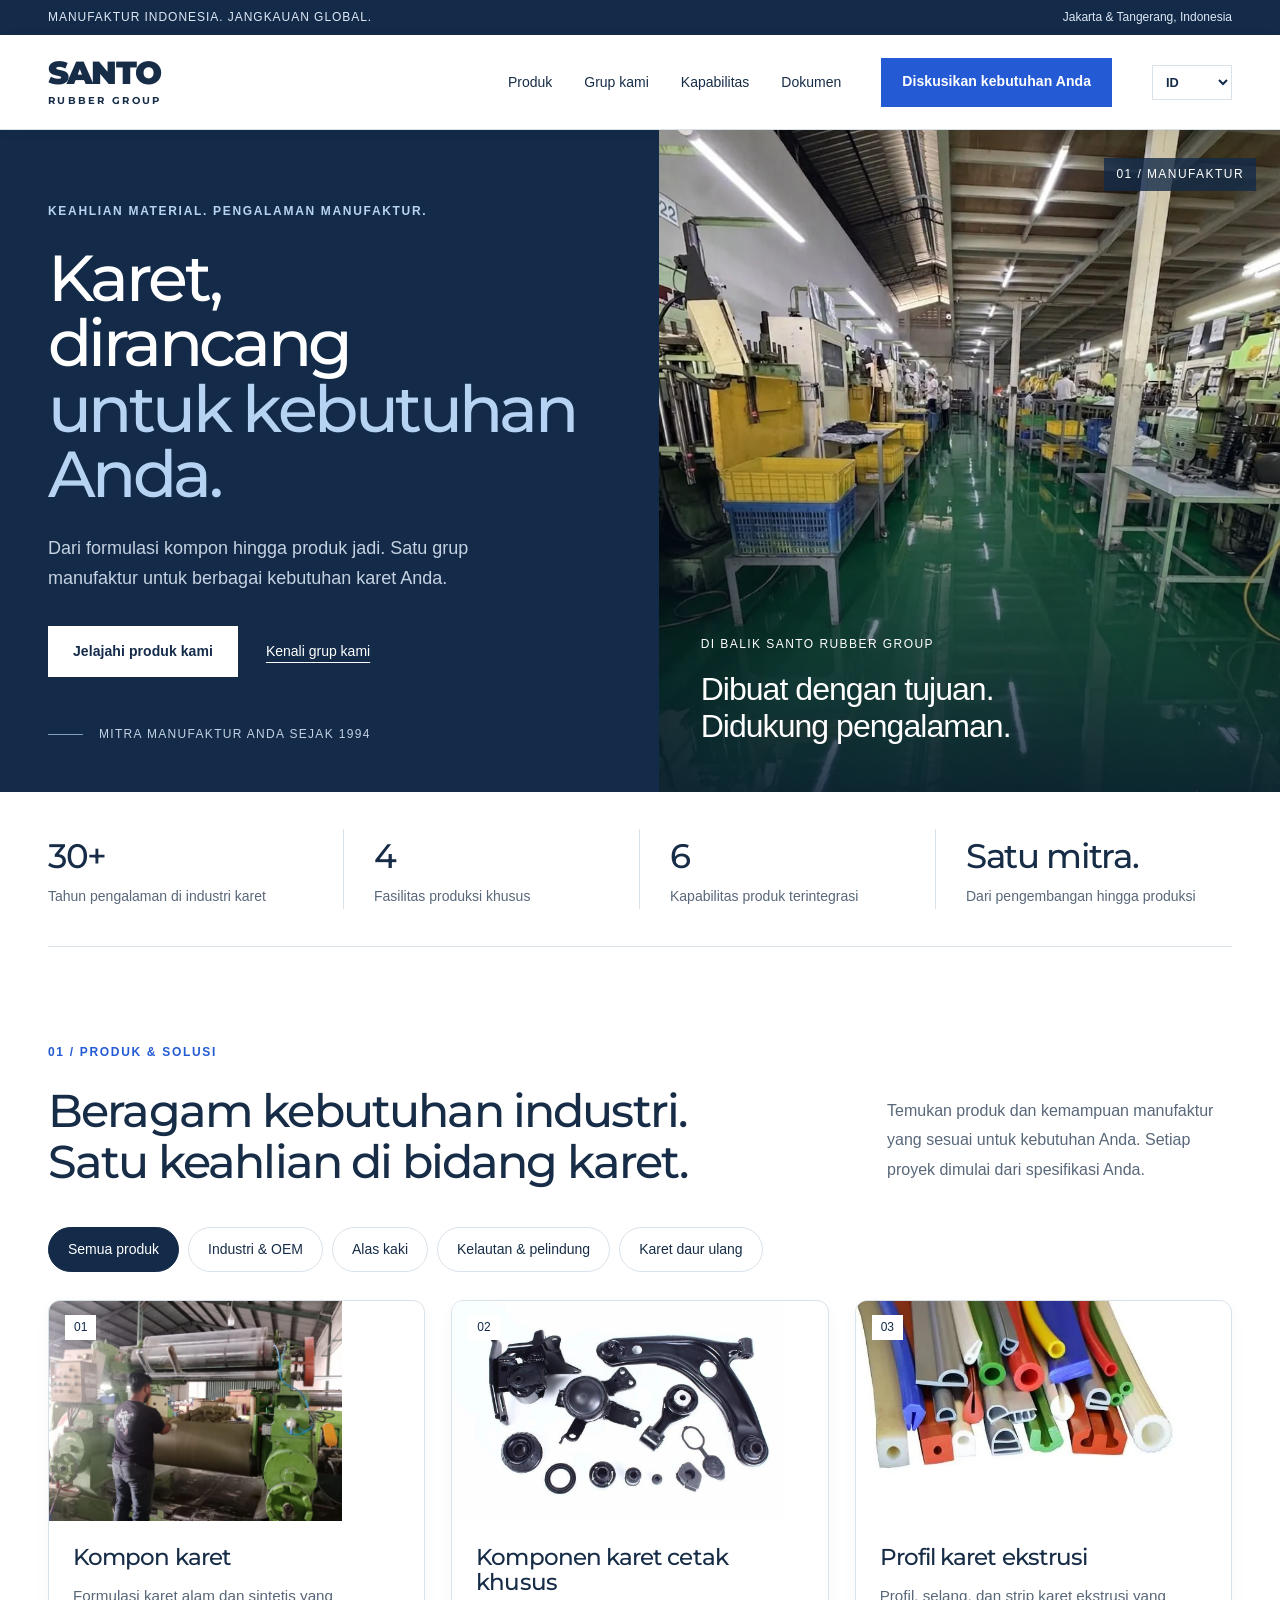
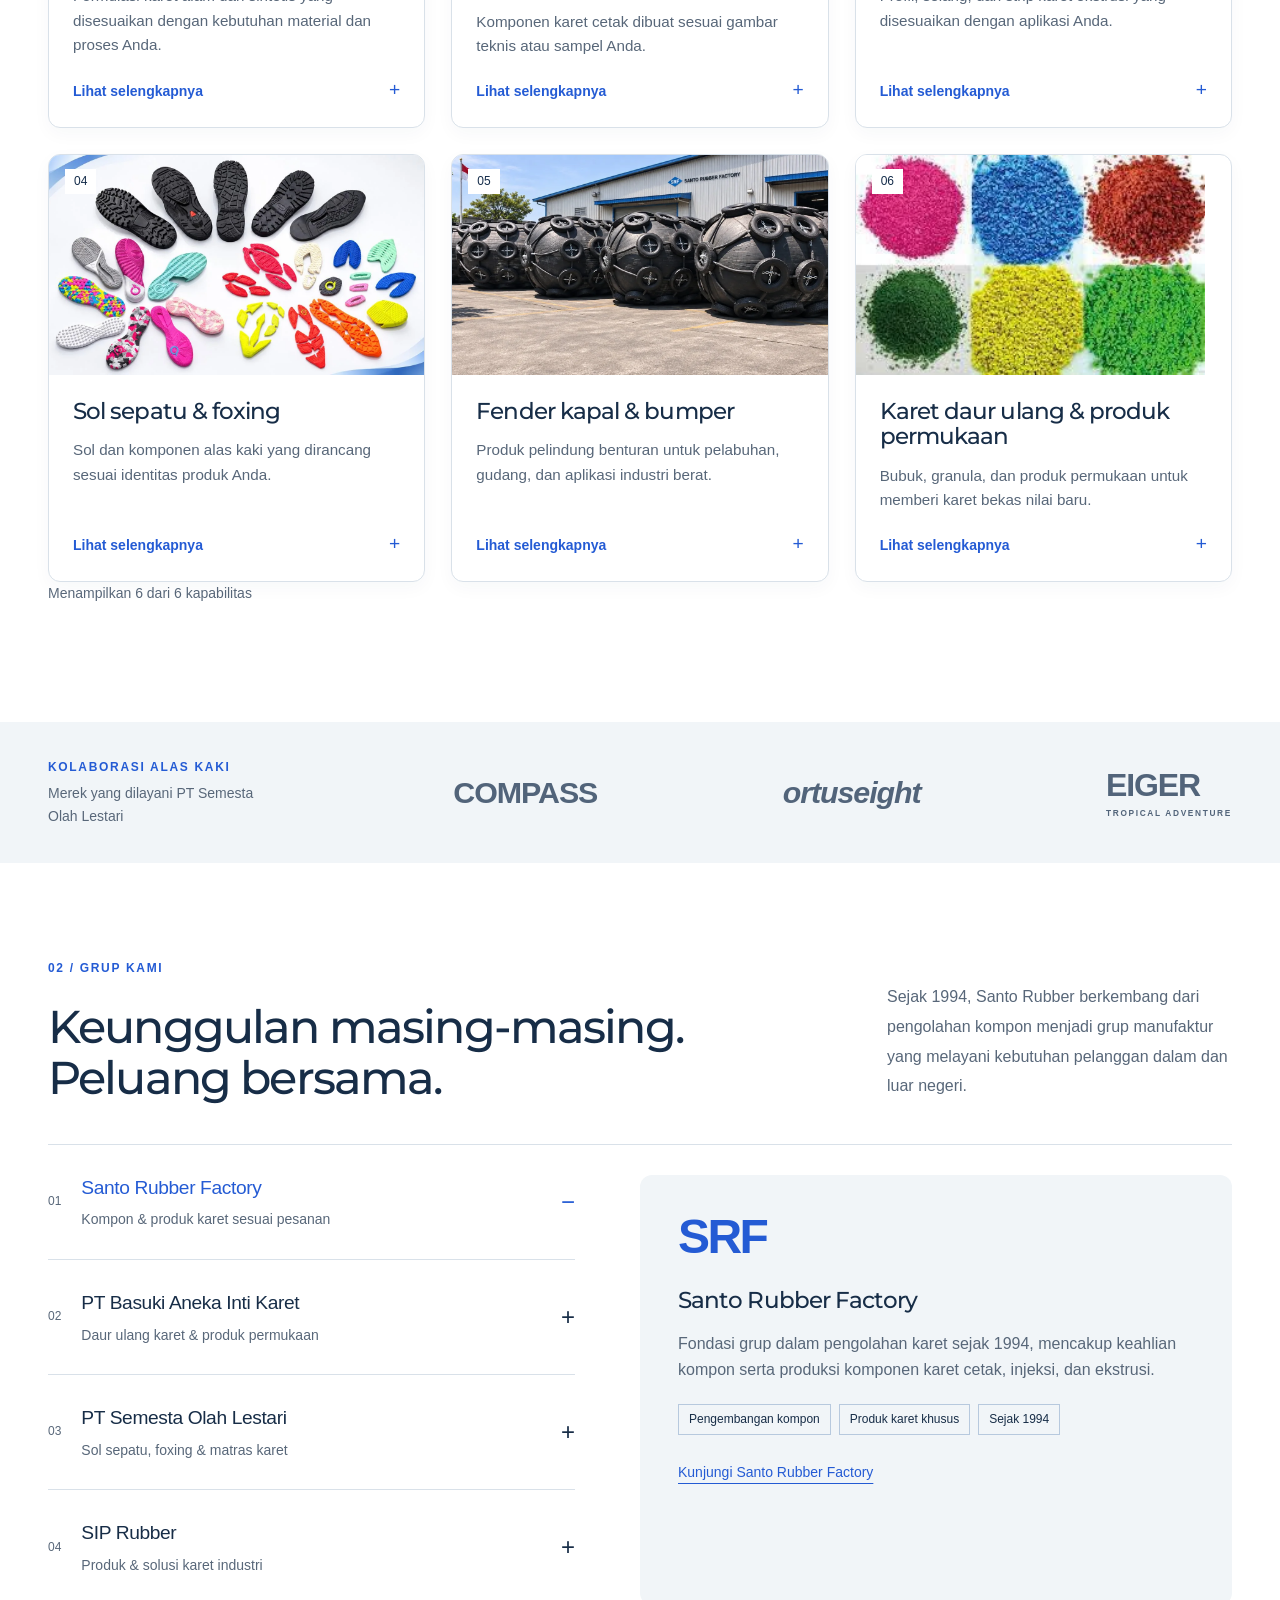
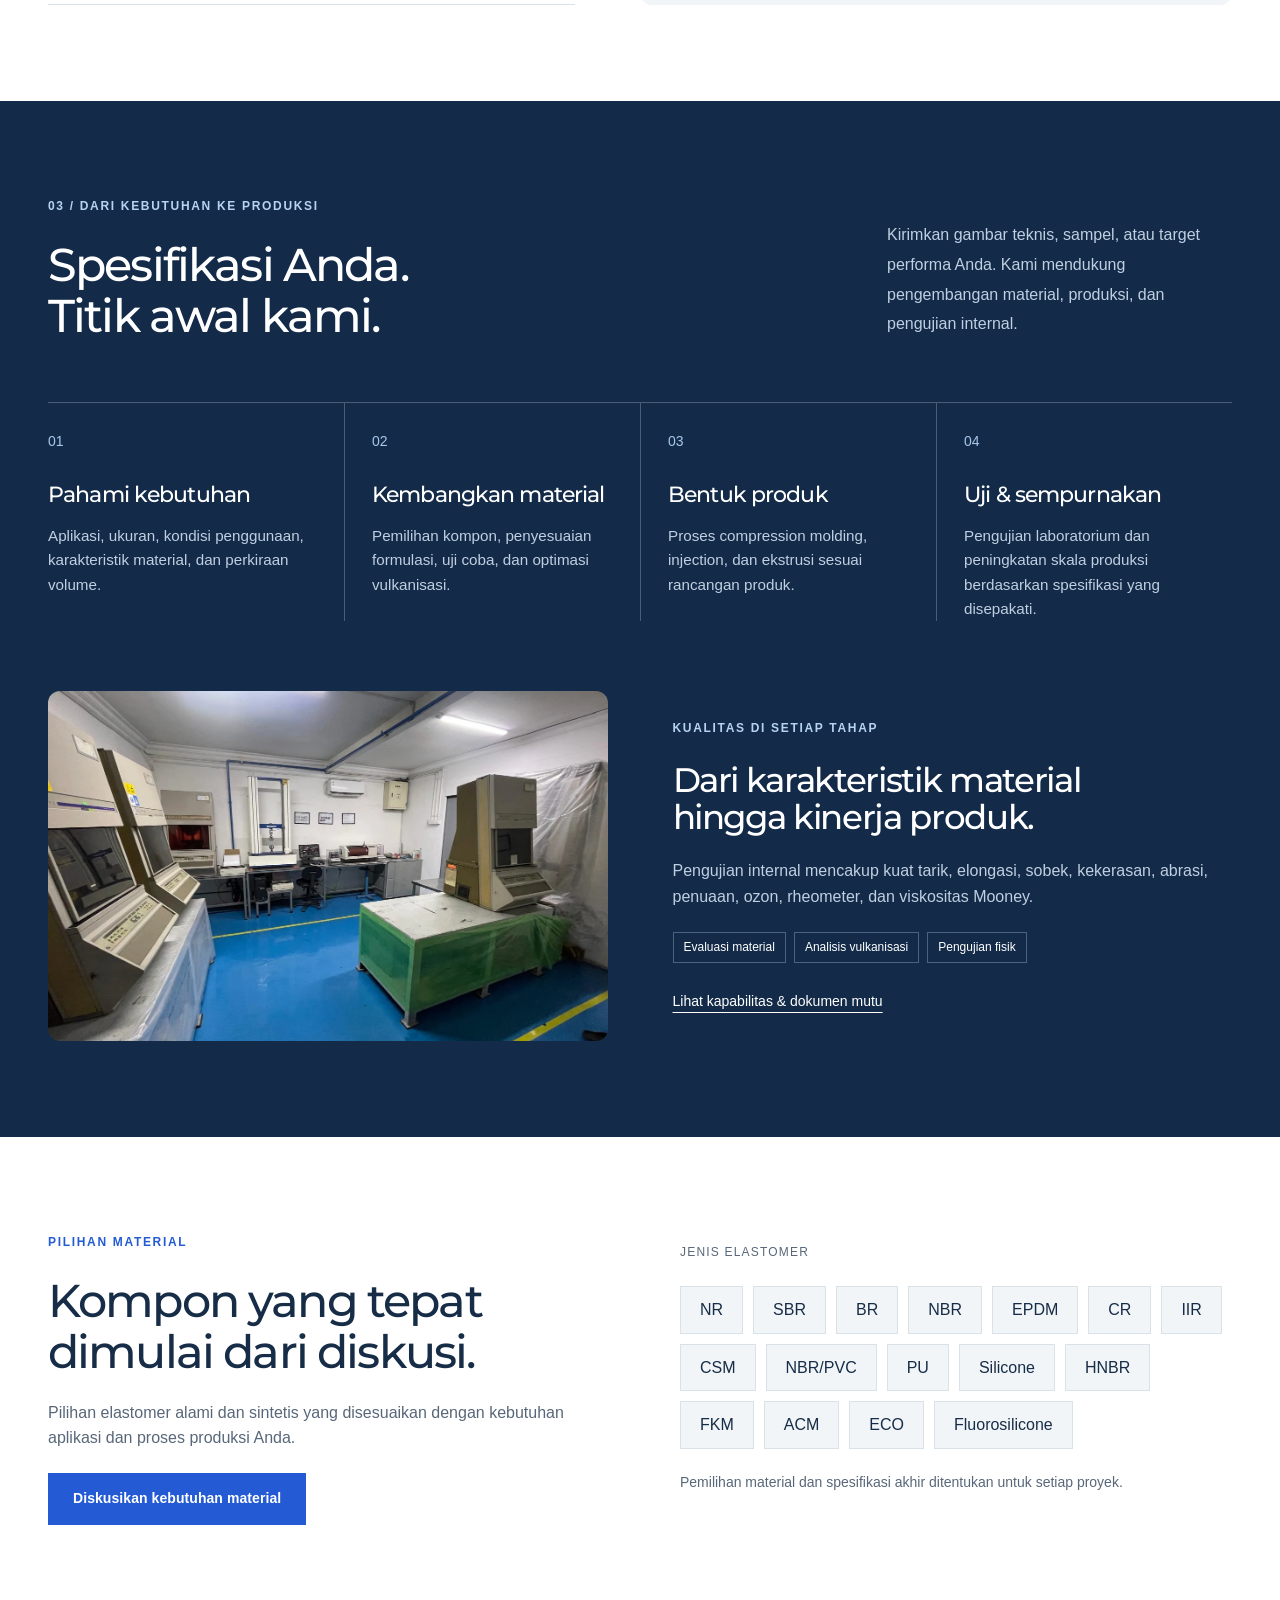
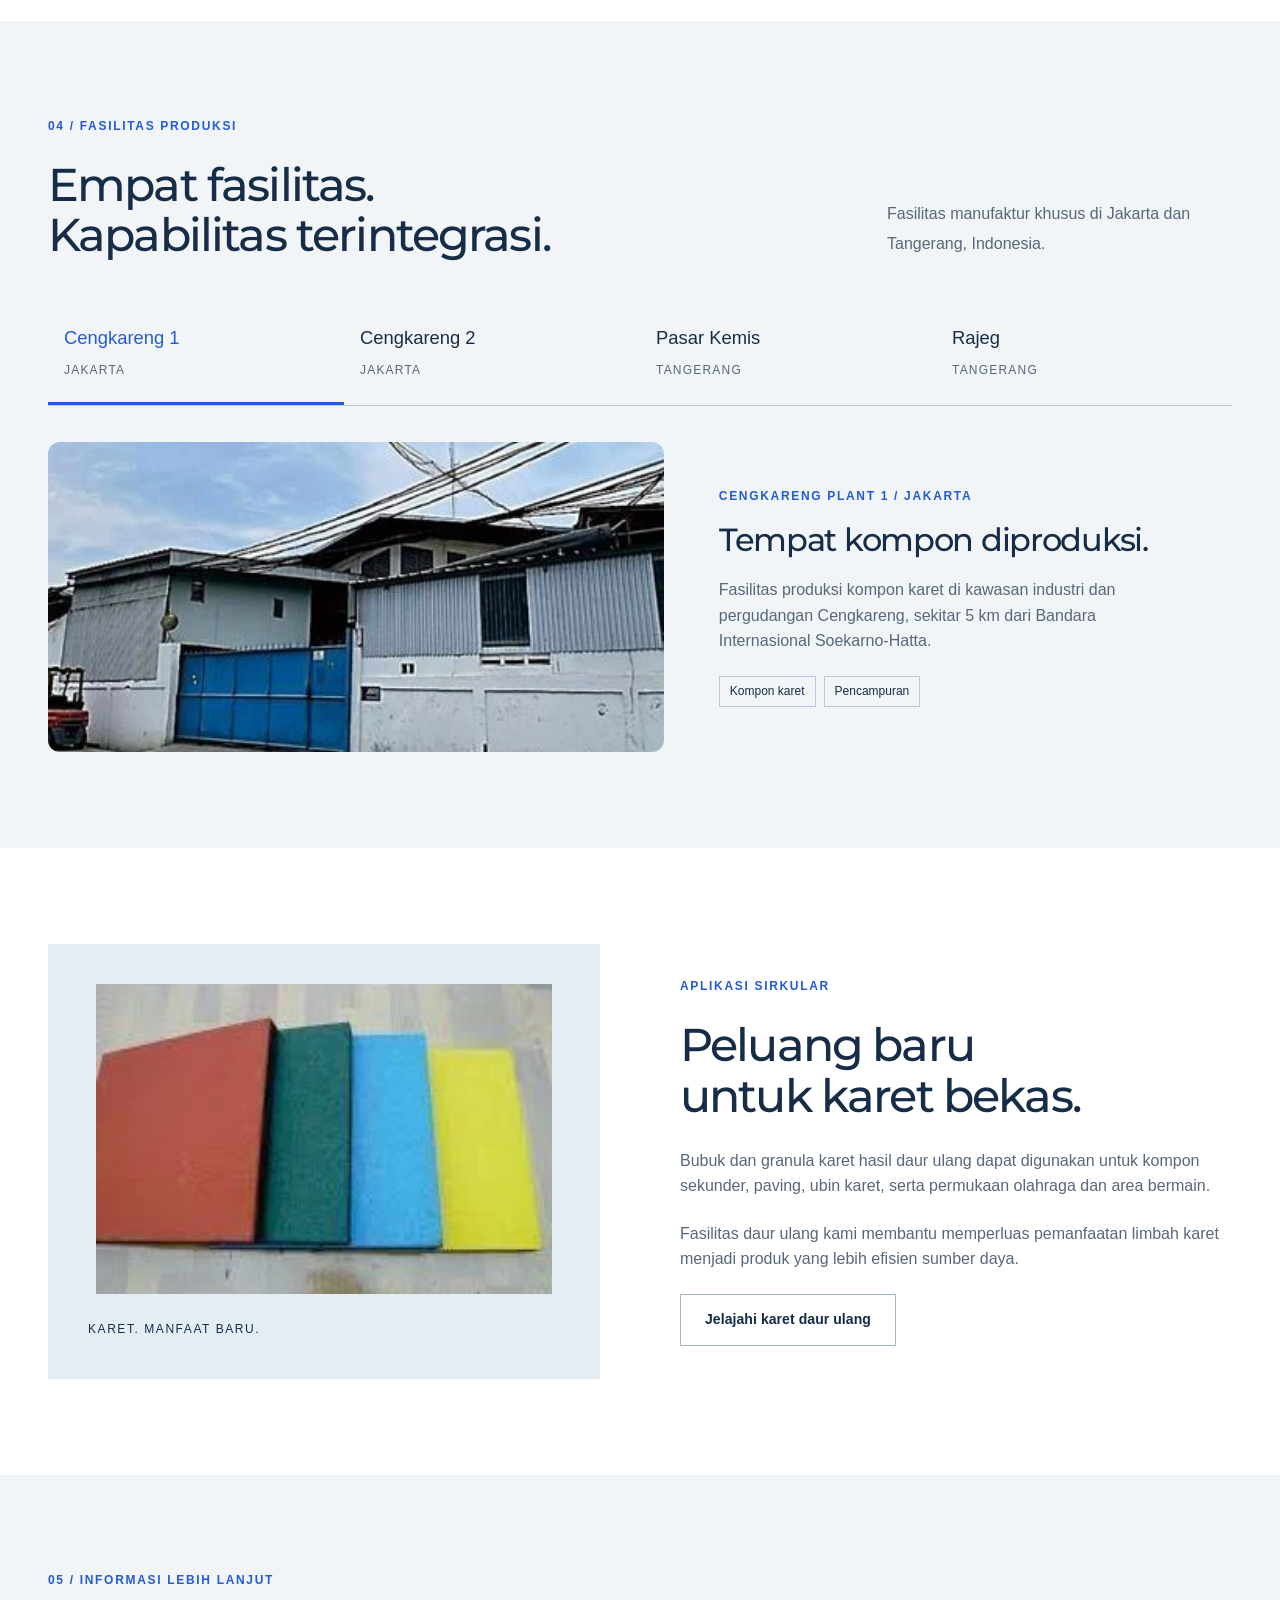
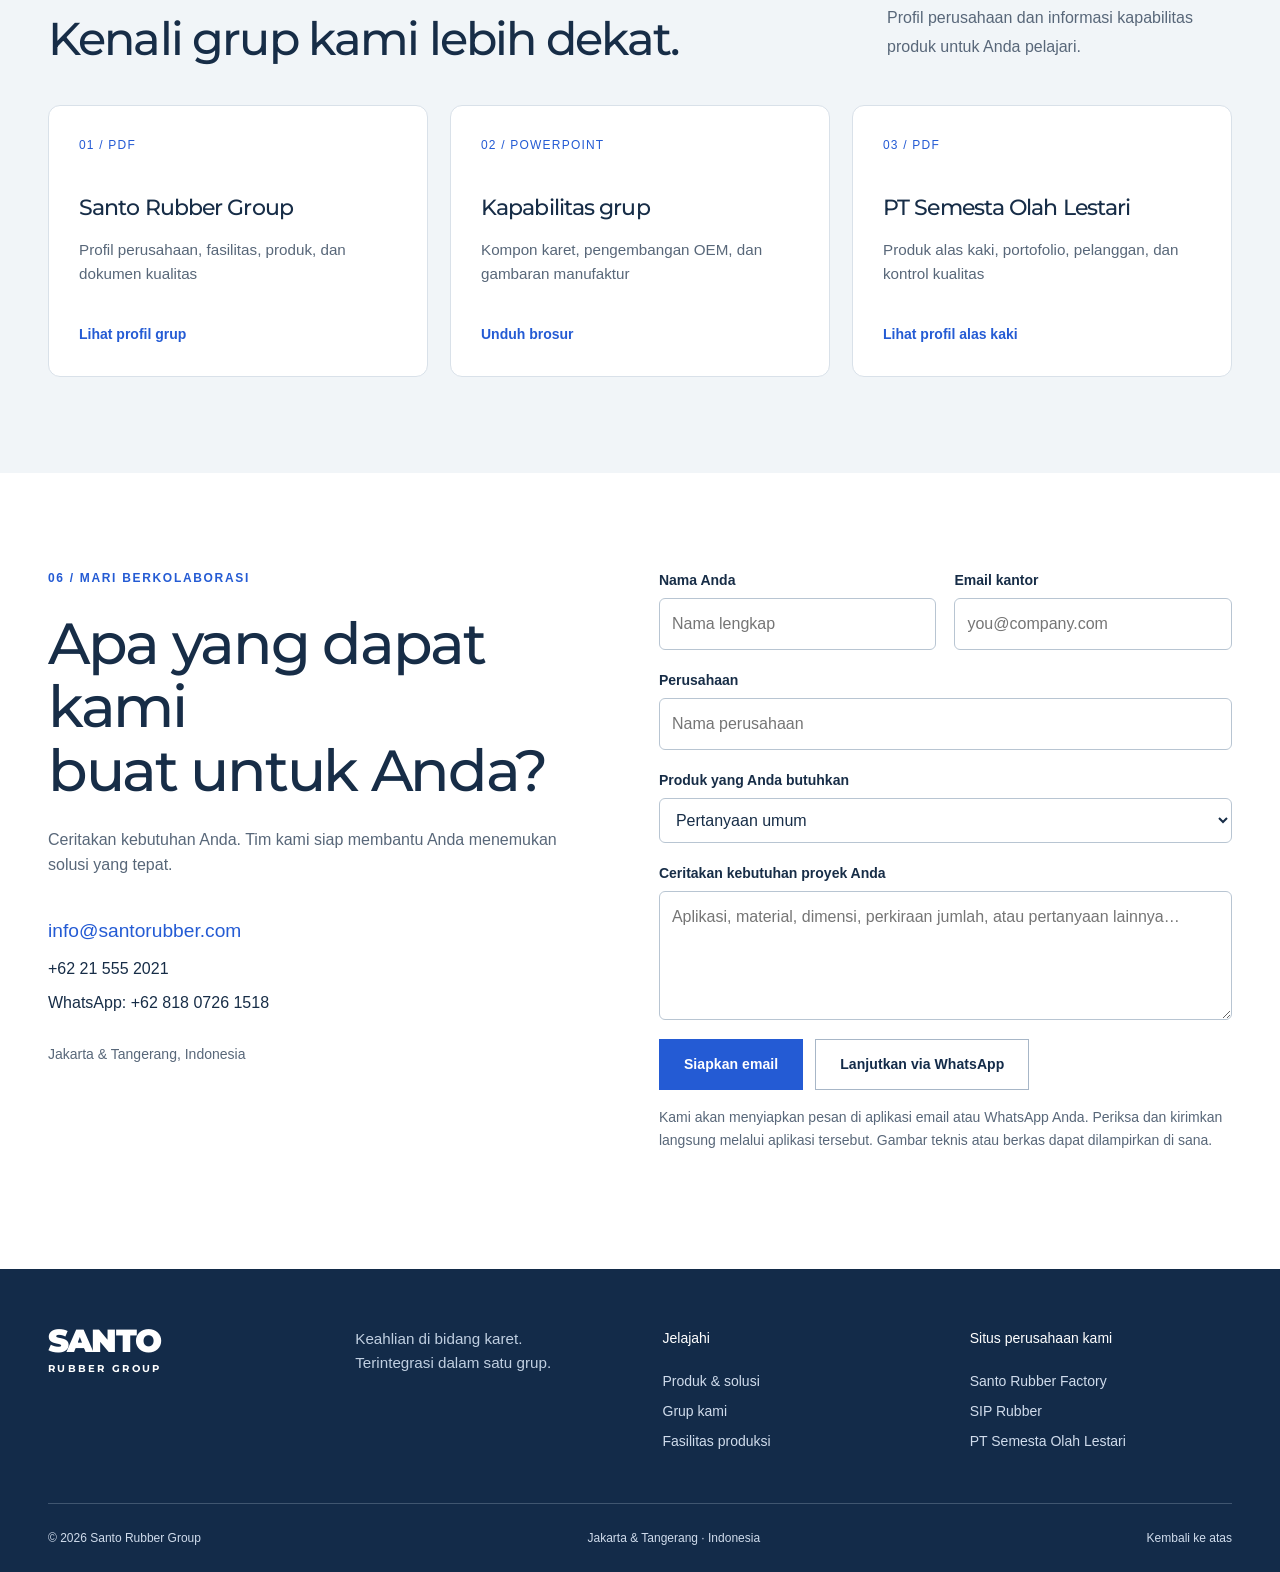
==== commit eb1a6dbe: "Update public contact email to info@santorubber.com" ====
--- a/id/index.html
+++ b/id/index.html
@@ -28,7 +28,7 @@
 <section class="facilities section" id="facilities"><div class="wrap"><div class="section-heading"><div><div class="eyebrow">04 / FASILITAS PRODUKSI</div><h2>Empat fasilitas.<br>Kapabilitas terintegrasi.</h2></div><p>Fasilitas manufaktur khusus di Jakarta dan Tangerang, Indonesia.</p></div><div class="facility-tabs" role="tablist" aria-label="Fasilitas produksi"><button role="tab" id="facility-0" aria-selected="true" aria-controls="facility-panel" data-facility="0">Cengkareng 1<span>JAKARTA</span></button><button role="tab" id="facility-1" aria-selected="false" aria-controls="facility-panel" data-facility="1" tabindex="-1">Cengkareng 2<span>JAKARTA</span></button><button role="tab" id="facility-2" aria-selected="false" aria-controls="facility-panel" data-facility="2" tabindex="-1">Pasar Kemis<span>TANGERANG</span></button><button role="tab" id="facility-3" aria-selected="false" aria-controls="facility-panel" data-facility="3" tabindex="-1">Rajeg<span>TANGERANG</span></button></div><div class="facility-panel" id="facility-panel" role="tabpanel" aria-labelledby="facility-0" tabindex="0"></div></div></section>
 <section class="section wrap circular"><div class="circular-photo"><img src="/assets/tiles.webp" alt="Colored rubber tiles featured in Santo Rubber Group’s recycled rubber product range" loading="lazy"><span>KARET. MANFAAT BARU.</span></div><div><div class="eyebrow">APLIKASI SIRKULAR</div><h2>Peluang baru<br>untuk karet bekas.</h2><p>Bubuk dan granula karet hasil daur ulang dapat digunakan untuk kompon sekunder, paving, ubin karet, serta permukaan olahraga dan area bermain.</p><p>Fasilitas daur ulang kami membantu memperluas pemanfaatan limbah karet menjadi produk yang lebih efisien sumber daya.</p><button class="button outline" data-open-product="recycled">Jelajahi karet daur ulang</button></div></section>
 <section class="resources section" id="resources"><div class="wrap"><div class="section-heading"><div><div class="eyebrow">05 / INFORMASI LEBIH LANJUT</div><h2>Kenali grup kami lebih dekat.</h2></div><p>Profil perusahaan dan informasi kapabilitas produk untuk Anda pelajari.</p></div><div class="resource-grid"><a href="/assets/santo-rubber-group-profile.pdf" target="_blank" rel="noopener"><span>01 / PDF</span><h3>Santo Rubber Group</h3><p>Profil perusahaan, fasilitas, produk, dan dokumen kualitas</p><b>Lihat profil grup</b></a><a href="/assets/santo-rubber-group-brochure.pptx" download><span>02 / POWERPOINT</span><h3>Kapabilitas grup</h3><p>Kompon karet, pengembangan OEM, dan gambaran manufaktur</p><b>Unduh brosur</b></a><a href="/assets/pt-sol-profile.pdf" target="_blank" rel="noopener"><span>03 / PDF</span><h3>PT Semesta Olah Lestari</h3><p>Produk alas kaki, portofolio, pelanggan, dan kontrol kualitas</p><b>Lihat profil alas kaki</b></a></div></div></section>
-<section class="section wrap contact" id="contact"><div><div class="eyebrow">06 / MARI BERKOLABORASI</div><h2>Apa yang dapat kami<br>buat untuk Anda?</h2><p>Ceritakan kebutuhan Anda. Tim kami siap membantu Anda menemukan solusi yang tepat.</p><div class="contact-details"><a href="mailto:sales@industrikaret.com">sales@industrikaret.com</a><a href="tel:+62215552021">+62 21 555 2021</a><a href="https://wa.me/6281807261518" target="_blank" rel="noopener">WhatsApp: +62 818 0726 1518</a><span>Jakarta & Tangerang, Indonesia</span></div></div><form id="inquiry-form"><div class="form-row"><label>Nama Anda<input name="name" autocomplete="name" required placeholder="Nama lengkap" maxlength="100"></label><label>Email kantor<input name="email" type="email" autocomplete="email" required placeholder="you@company.com" maxlength="150"></label></div><label>Perusahaan<input name="company" autocomplete="organization" placeholder="Nama perusahaan" maxlength="150"></label><label>Produk yang Anda butuhkan<select id="inquiry-interest" name="interest"><option value="General group inquiry">Pertanyaan umum</option><option value="Rubber compounds">Kompon karet</option><option value="Custom molded components">Komponen karet cetak khusus</option><option value="Extruded rubber profiles">Profil karet ekstrusi</option><option value="Footwear outsoles & foxing">Sol sepatu & foxing</option><option value="Marine fenders & bumpers">Fender kapal & bumper</option><option value="Recycled rubber & surfaces">Karet daur ulang & produk permukaan</option><option value="SIP Rubber products">Produk SIP Rubber</option></select></label><label>Ceritakan kebutuhan proyek Anda<textarea name="message" rows="4" required placeholder="Aplikasi, material, dimensi, perkiraan jumlah, atau pertanyaan lainnya…" maxlength="2500"></textarea></label><div class="form-actions"><button class="button" type="submit" name="channel" value="email">Siapkan email</button><button class="button outline" type="submit" name="channel" value="whatsapp">Lanjutkan via WhatsApp</button></div><p class="small">Kami akan menyiapkan pesan di aplikasi email atau WhatsApp Anda. Periksa dan kirimkan langsung melalui aplikasi tersebut. Gambar teknis atau berkas dapat dilampirkan di sana.</p><p class="form-status" id="inquiry-status" role="status"></p><div id="email-fallback" hidden><p class="small">Jika aplikasi email tidak terbuka, salin pesan dan kirimkan ke alamat yang tertera.</p><button type="button" class="text-link dark" id="copy-inquiry">Salin isi pesan</button><textarea id="prepared-inquiry" readonly aria-label="Prepared inquiry text" hidden></textarea></div></form></section>
+<section class="section wrap contact" id="contact"><div><div class="eyebrow">06 / MARI BERKOLABORASI</div><h2>Apa yang dapat kami<br>buat untuk Anda?</h2><p>Ceritakan kebutuhan Anda. Tim kami siap membantu Anda menemukan solusi yang tepat.</p><div class="contact-details"><a href="mailto:info@santorubber.com">info@santorubber.com</a><a href="tel:+62215552021">+62 21 555 2021</a><a href="https://wa.me/6281807261518" target="_blank" rel="noopener">WhatsApp: +62 818 0726 1518</a><span>Jakarta & Tangerang, Indonesia</span></div></div><form id="inquiry-form"><div class="form-row"><label>Nama Anda<input name="name" autocomplete="name" required placeholder="Nama lengkap" maxlength="100"></label><label>Email kantor<input name="email" type="email" autocomplete="email" required placeholder="you@company.com" maxlength="150"></label></div><label>Perusahaan<input name="company" autocomplete="organization" placeholder="Nama perusahaan" maxlength="150"></label><label>Produk yang Anda butuhkan<select id="inquiry-interest" name="interest"><option value="General group inquiry">Pertanyaan umum</option><option value="Rubber compounds">Kompon karet</option><option value="Custom molded components">Komponen karet cetak khusus</option><option value="Extruded rubber profiles">Profil karet ekstrusi</option><option value="Footwear outsoles & foxing">Sol sepatu & foxing</option><option value="Marine fenders & bumpers">Fender kapal & bumper</option><option value="Recycled rubber & surfaces">Karet daur ulang & produk permukaan</option><option value="SIP Rubber products">Produk SIP Rubber</option></select></label><label>Ceritakan kebutuhan proyek Anda<textarea name="message" rows="4" required placeholder="Aplikasi, material, dimensi, perkiraan jumlah, atau pertanyaan lainnya…" maxlength="2500"></textarea></label><div class="form-actions"><button class="button" type="submit" name="channel" value="email">Siapkan email</button><button class="button outline" type="submit" name="channel" value="whatsapp">Lanjutkan via WhatsApp</button></div><p class="small">Kami akan menyiapkan pesan di aplikasi email atau WhatsApp Anda. Periksa dan kirimkan langsung melalui aplikasi tersebut. Gambar teknis atau berkas dapat dilampirkan di sana.</p><p class="form-status" id="inquiry-status" role="status"></p><div id="email-fallback" hidden><p class="small">Jika aplikasi email tidak terbuka, salin pesan dan kirimkan ke alamat yang tertera.</p><button type="button" class="text-link dark" id="copy-inquiry">Salin isi pesan</button><textarea id="prepared-inquiry" readonly aria-label="Prepared inquiry text" hidden></textarea></div></form></section>
 </main>
 <footer><div class="wrap footer-main"><a class="wordmark" href="#">SANTO<span>RUBBER GROUP</span></a><p>Keahlian di bidang karet.<br>Terintegrasi dalam satu grup.</p><div><b>Jelajahi</b><a href="#products">Produk & solusi</a><a href="#group">Grup kami</a><a href="#facilities">Fasilitas produksi</a></div><div><b>Situs perusahaan kami</b><a href="https://www.industrikaret.com/" target="_blank" rel="noopener">Santo Rubber Factory</a><a href="https://www.siprubber.com/" target="_blank" rel="noopener">SIP Rubber</a><a href="https://bit.ly/PT-SOL" target="_blank" rel="noopener">PT Semesta Olah Lestari</a></div></div><div class="wrap footer-bottom"><span>© <span id="year">2026</span> Santo Rubber Group</span><span>Jakarta & Tangerang · Indonesia</span><a href="#">Kembali ke atas</a></div></footer>
 <dialog id="product-dialog" aria-labelledby="dialog-title"><button class="dialog-close" aria-label="Tutup detail produk">×</button><div id="dialog-content"></div></dialog>
--- a/styles.css
+++ b/styles.css
@@ -82,3 +82,13 @@
  .language-switcher select{max-width:60px}
  .hero-copy{padding-left:18px;padding-right:18px}
 }
+
+/* Management photography — consistent cropping and approachable corporate presentation */
+.hero-visual>img{object-position:center 42%}
+.product-image{background:#f0f3f6}
+.product-image img{object-position:center;object-fit:cover}
+.product-gallery{display:grid;grid-template-columns:repeat(3,minmax(0,1fr));gap:8px;padding:10px 10px 0;background:#fff}
+.product-gallery img{width:100%;height:100px;object-fit:cover;border-radius:5px;border:1px solid var(--line)}
+.product-gallery + .dialog-body{padding-top:26px}
+@media(max-width:800px){.hero-visual>img{object-position:center 40%}.product-gallery img{height:90px}}
+@media(max-width:540px){.product-gallery{gap:5px;padding:6px 6px 0}.product-gallery img{height:68px}}
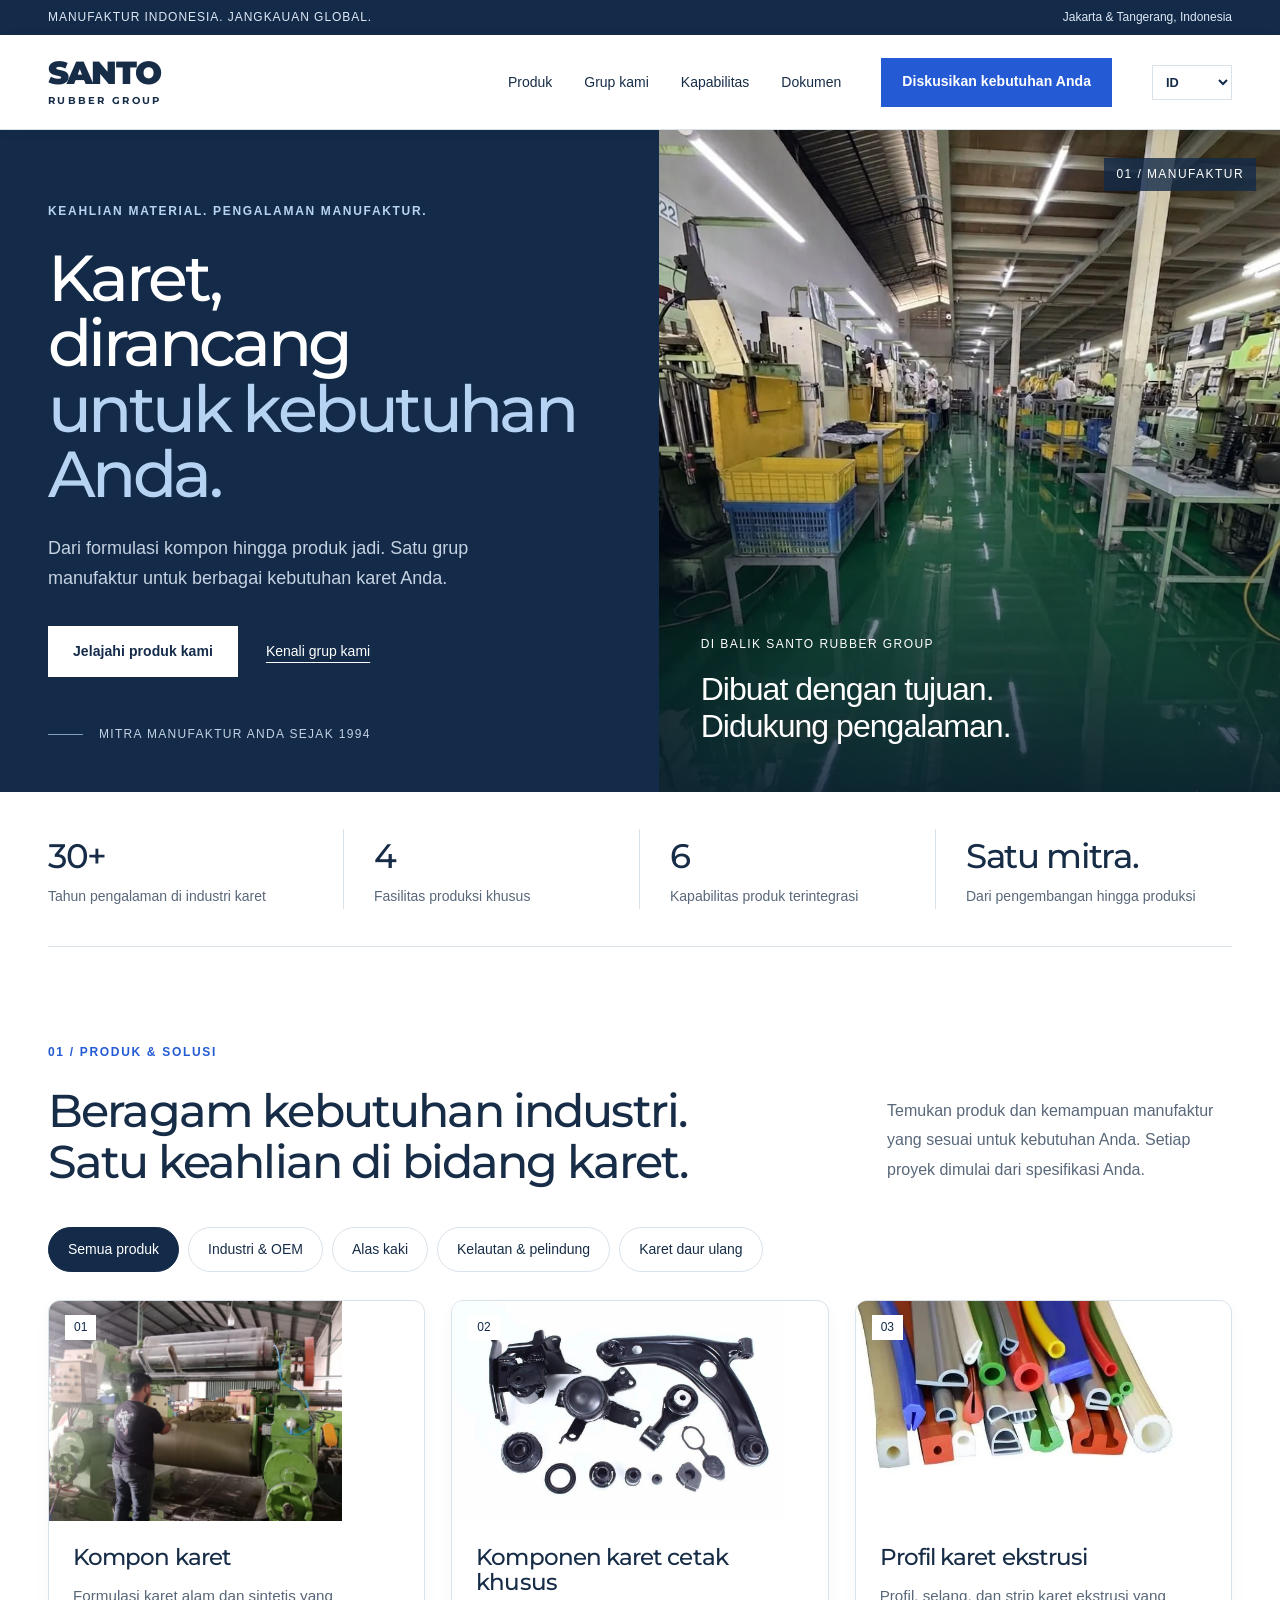
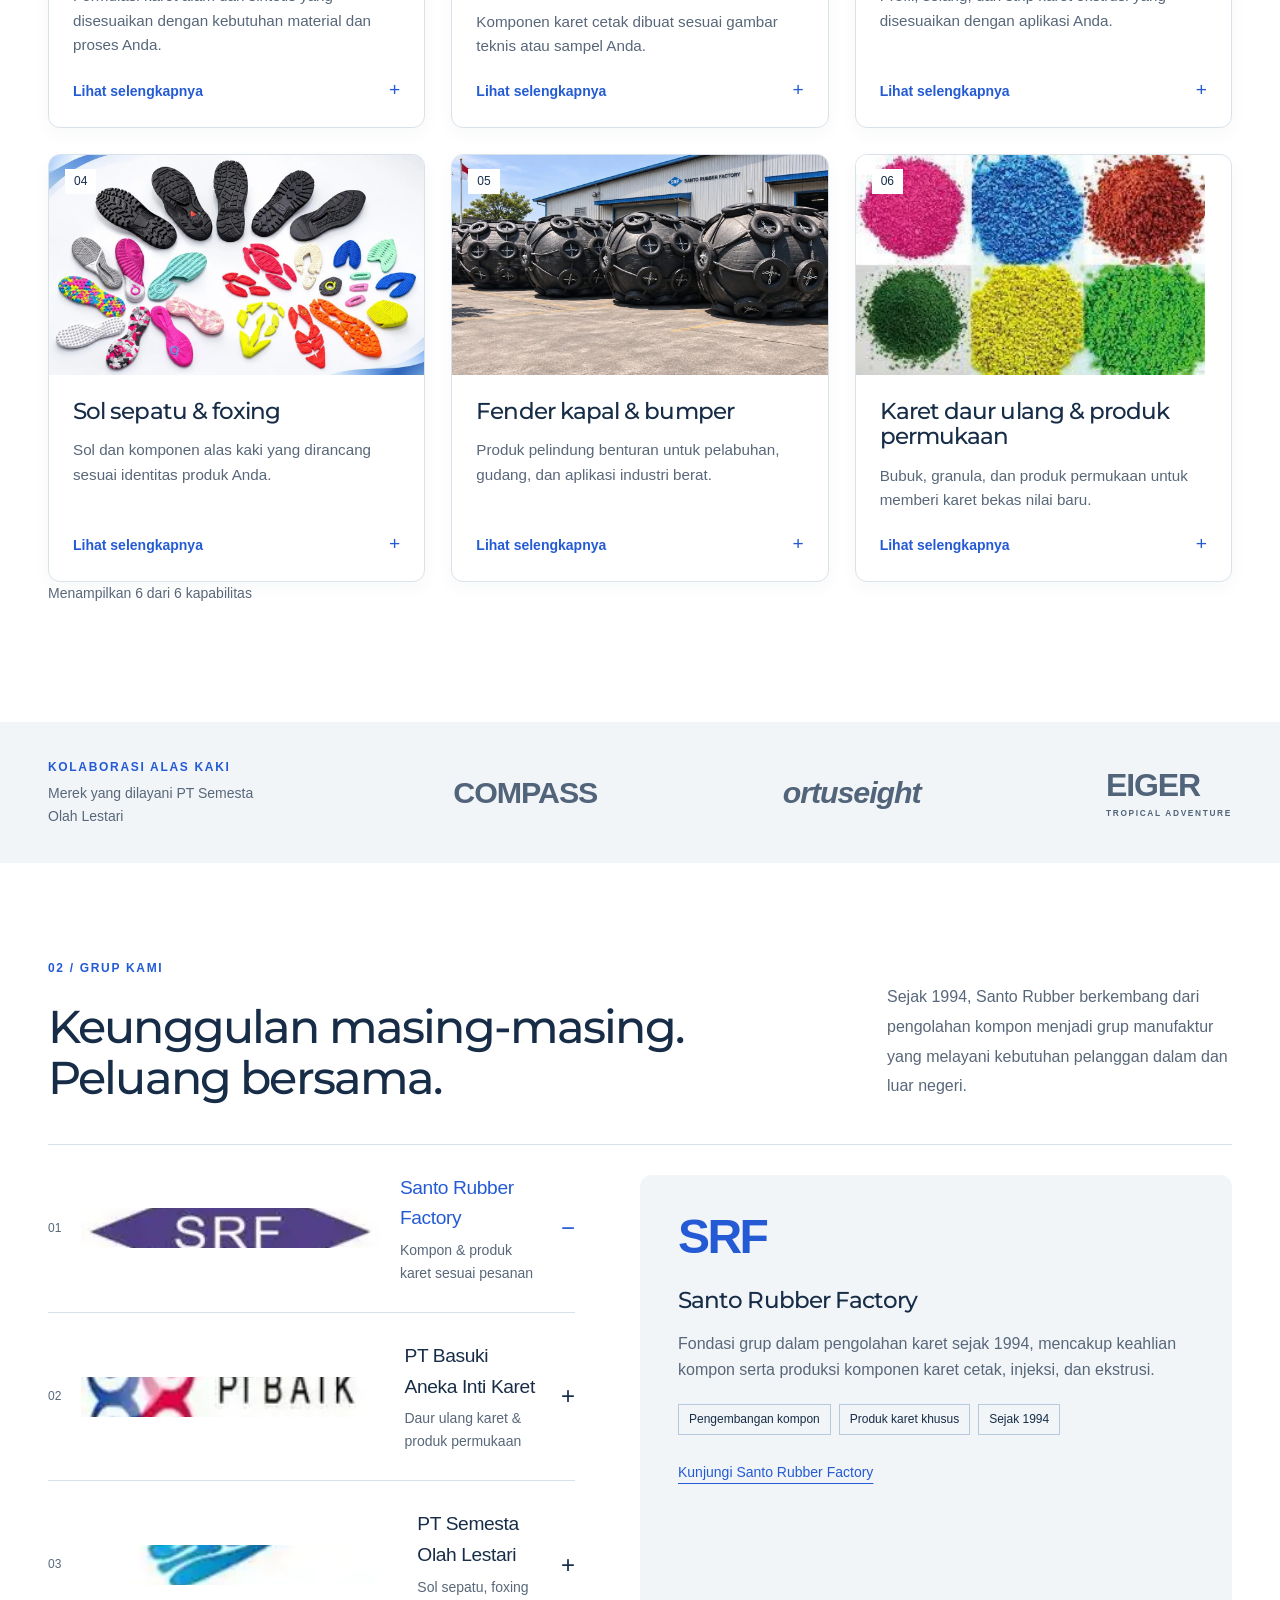
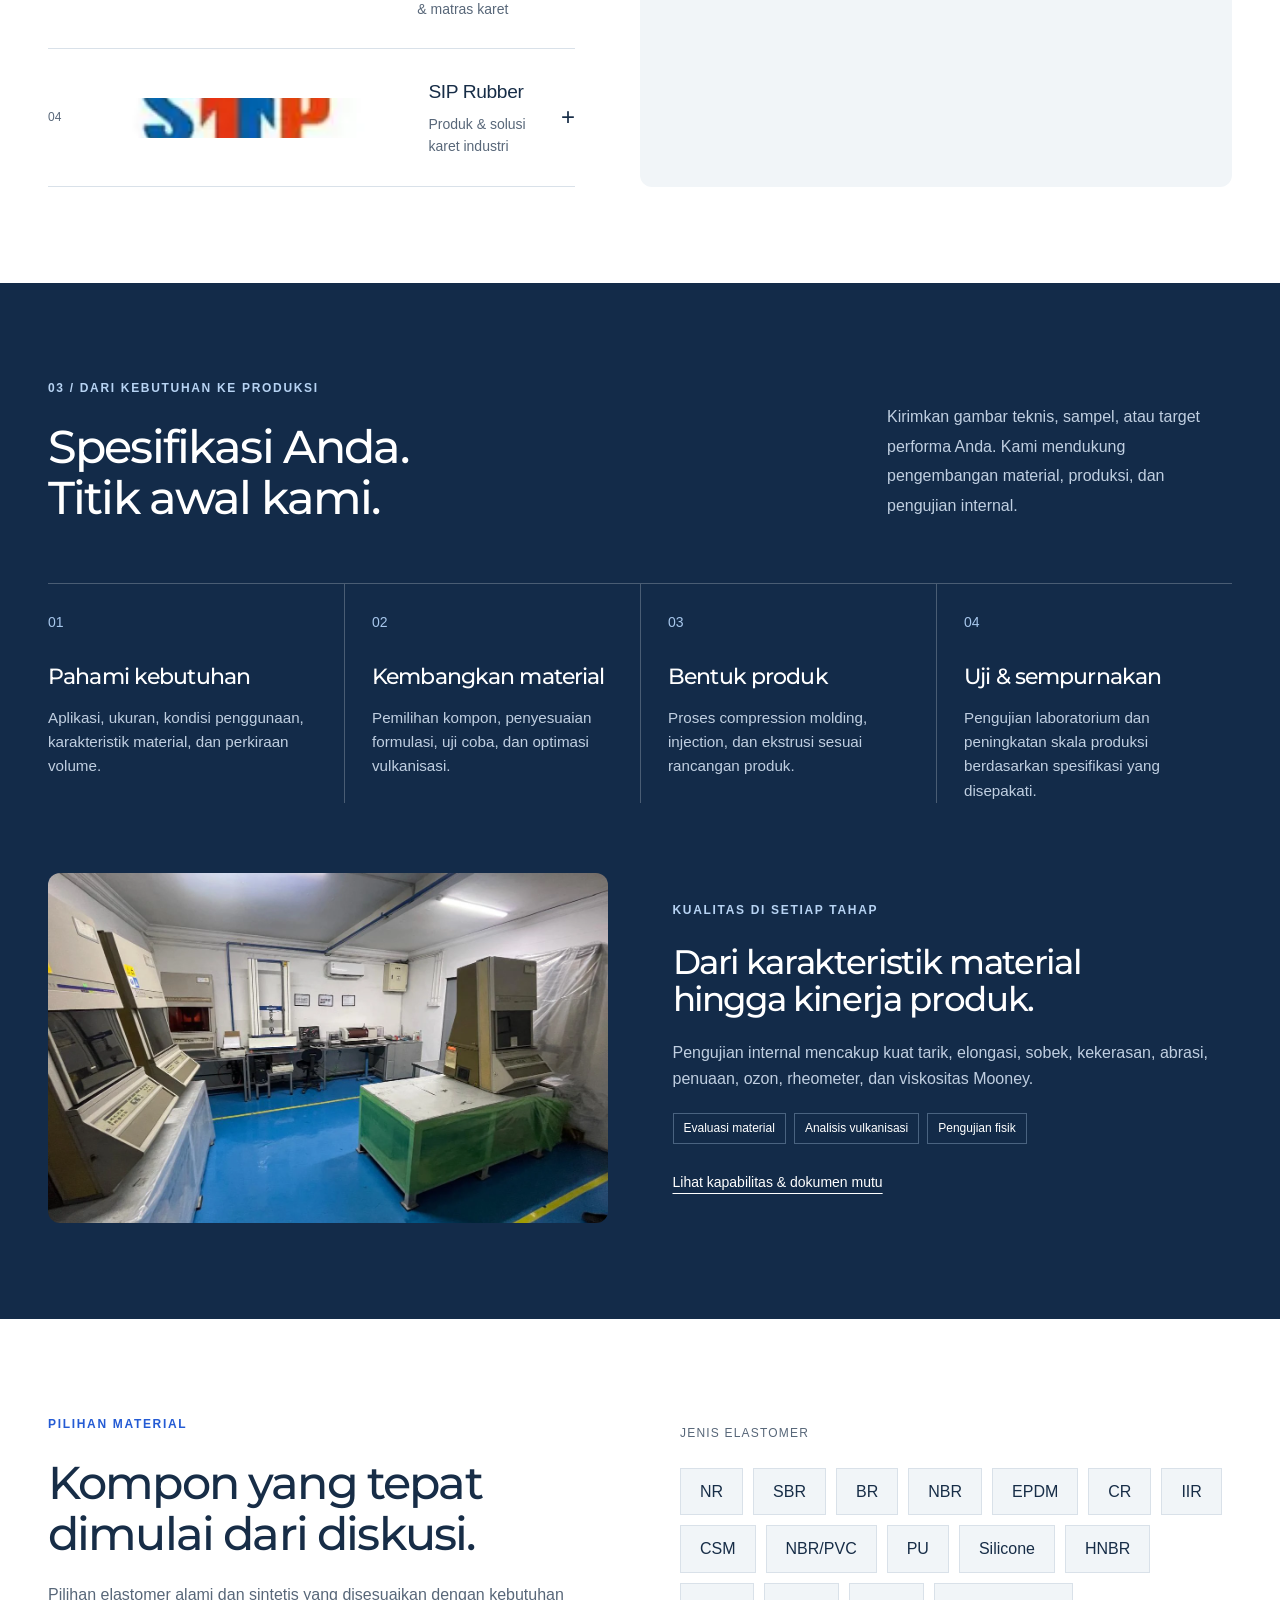
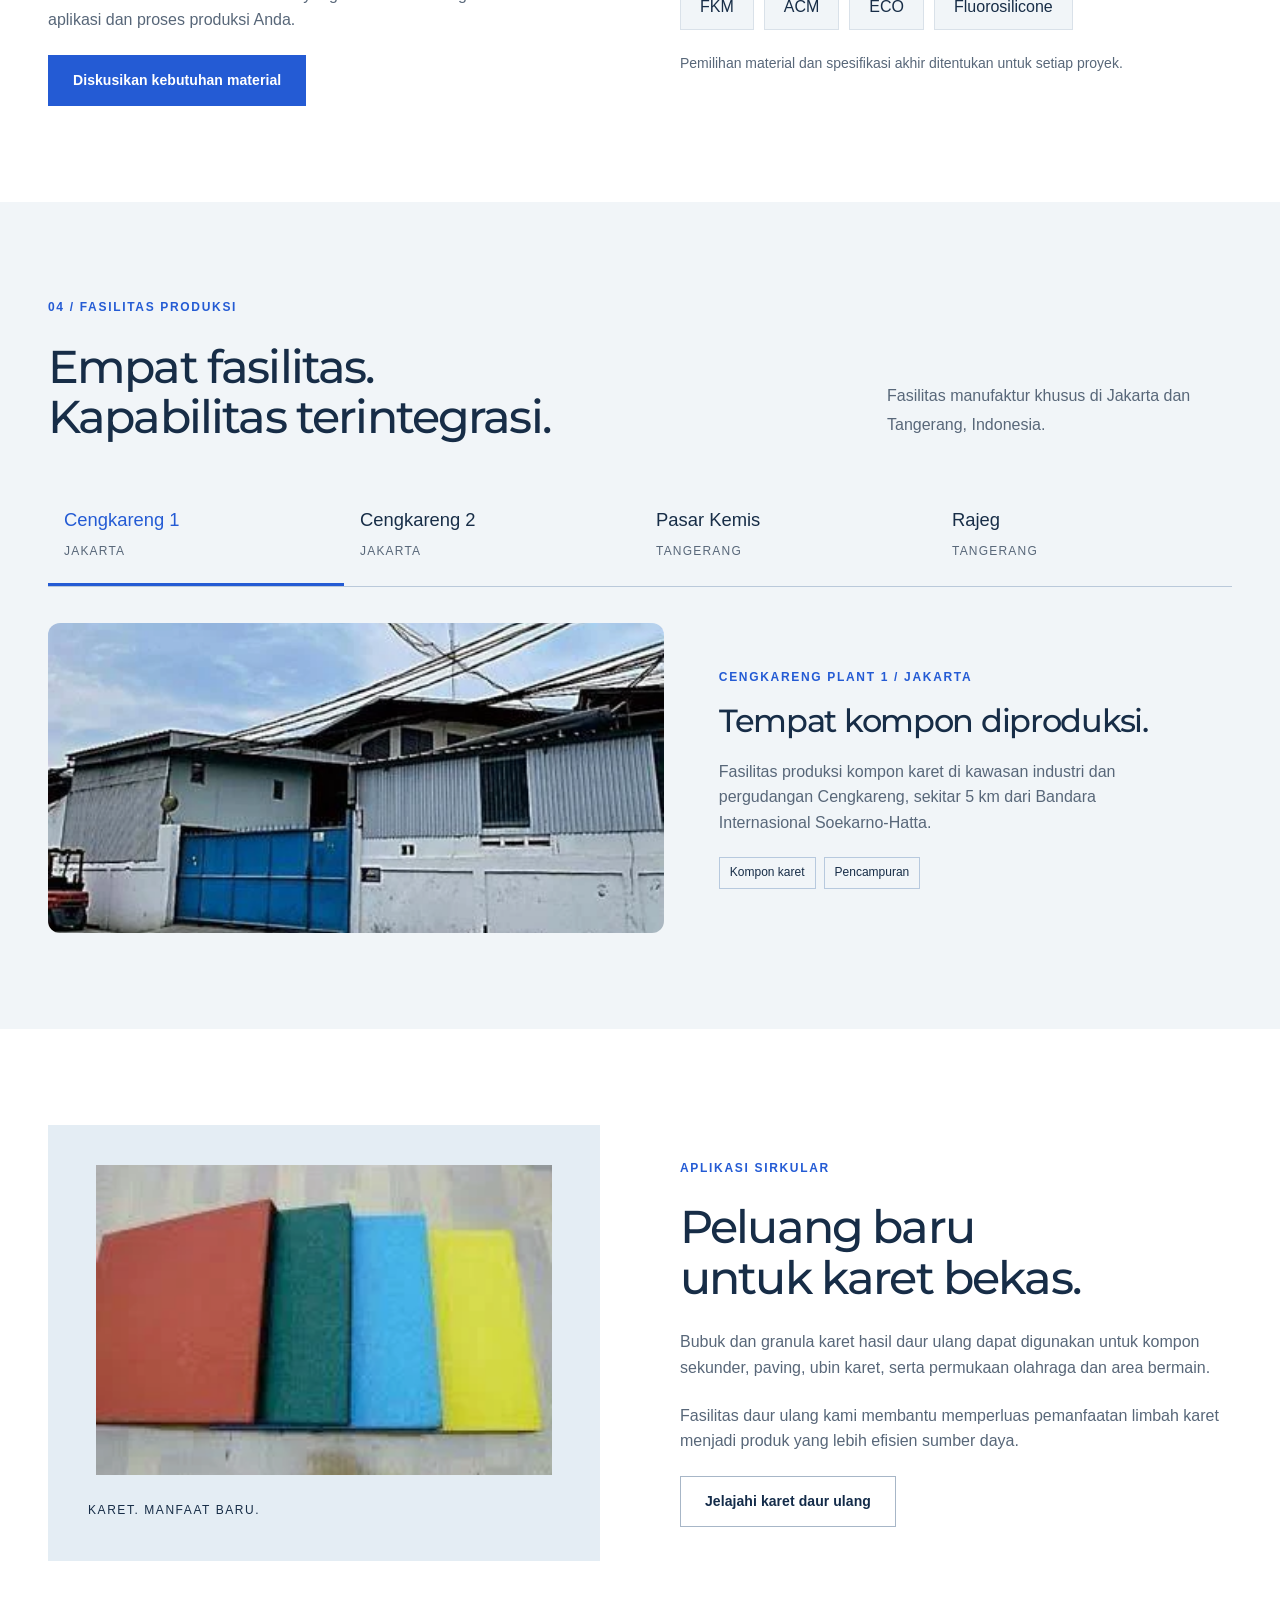
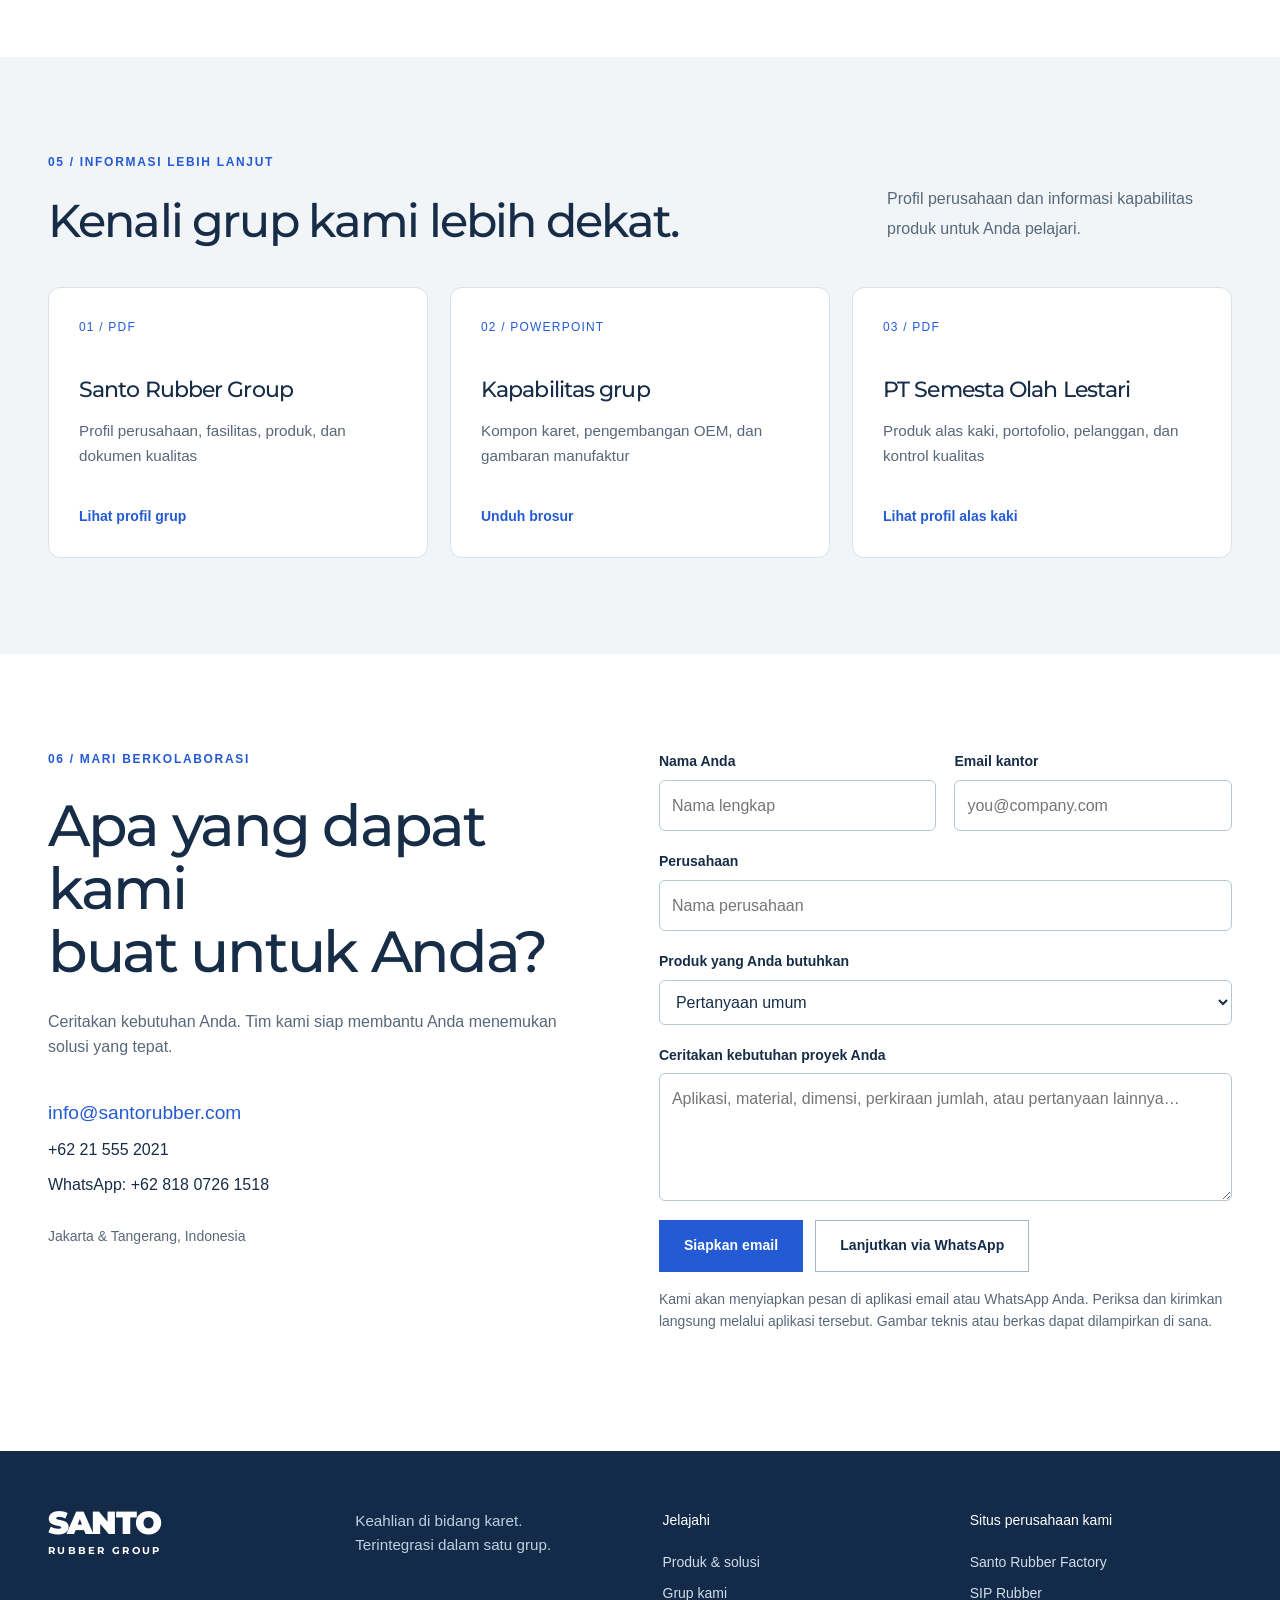
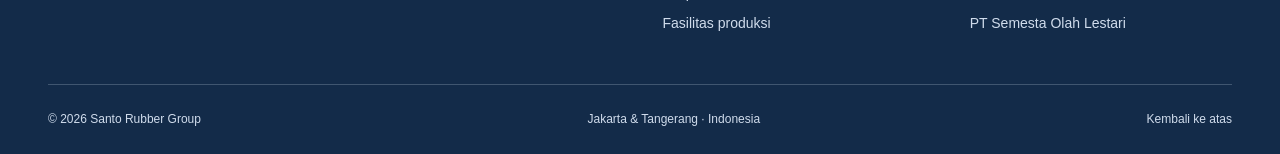
==== commit 4b1929c9: "Show original group-company logos in id/index.html company navigation" ====
--- a/id/index.html
+++ b/id/index.html
@@ -22,7 +22,7 @@
 <div class="facts wrap"><div><b>30+</b><span>Tahun pengalaman di industri karet</span></div><div><b>4</b><span>Fasilitas produksi khusus</span></div><div><b>6</b><span>Kapabilitas produk terintegrasi</span></div><div><b>Satu mitra.</b><span>Dari pengembangan hingga produksi</span></div></div>
 <section class="section wrap" id="products"><div class="section-heading"><div><div class="eyebrow">01 / PRODUK & SOLUSI</div><h2>Beragam kebutuhan industri.<br>Satu keahlian di bidang karet.</h2></div><p>Temukan produk dan kemampuan manufaktur yang sesuai untuk kebutuhan Anda. Setiap proyek dimulai dari spesifikasi Anda.</p></div><div class="filters" role="group" aria-label="Filter products"><button class="active" data-filter="all" aria-pressed="true">Semua produk</button><button data-filter="industrial" aria-pressed="false">Industri & OEM</button><button data-filter="footwear" aria-pressed="false">Alas kaki</button><button data-filter="marine" aria-pressed="false">Kelautan & pelindung</button><button data-filter="recycled" aria-pressed="false">Karet daur ulang</button></div><div class="products-grid" id="product-grid"></div><p id="product-count" class="small" aria-live="polite"></p></section>
 <section class="clients"><div class="wrap client-row"><div><div class="eyebrow">KOLABORASI ALAS KAKI</div><p>Merek yang dilayani PT Semesta Olah Lestari</p></div><div class="brand-name compass">COMPASS</div><div class="brand-name ortus">ortuseight</div><div class="brand-name eiger">EIGER<span>TROPICAL ADVENTURE</span></div></div></section>
-<section class="section wrap" id="group"><div class="section-heading"><div><div class="eyebrow">02 / GRUP KAMI</div><h2>Keunggulan masing-masing.<br>Peluang bersama.</h2></div><p>Sejak 1994, Santo Rubber berkembang dari pengolahan kompon menjadi grup manufaktur yang melayani kebutuhan pelanggan dalam dan luar negeri.</p></div><div class="company-layout"><div class="company-list" role="tablist" aria-label="Group companies" aria-orientation="vertical"><button role="tab" id="company-srf" aria-selected="true" aria-controls="company-panel" data-company="srf"><span>01</span><div>Santo Rubber Factory<small>Kompon & produk karet sesuai pesanan</small></div><b>+</b></button><button role="tab" id="company-baik" aria-selected="false" aria-controls="company-panel" data-company="baik" tabindex="-1"><span>02</span><div>PT Basuki Aneka Inti Karet<small>Daur ulang karet & produk permukaan</small></div><b>+</b></button><button role="tab" id="company-sol" aria-selected="false" aria-controls="company-panel" data-company="sol" tabindex="-1"><span>03</span><div>PT Semesta Olah Lestari<small>Sol sepatu, foxing & matras karet</small></div><b>+</b></button><button role="tab" id="company-sip" aria-selected="false" aria-controls="company-panel" data-company="sip" tabindex="-1"><span>04</span><div>SIP Rubber<small>Produk & solusi karet industri</small></div><b>+</b></button></div><div id="company-panel" class="company-panel" role="tabpanel" aria-labelledby="company-srf" tabindex="0"></div></div></section>
+<section class="section wrap" id="group"><div class="section-heading"><div><div class="eyebrow">02 / GRUP KAMI</div><h2>Keunggulan masing-masing.<br>Peluang bersama.</h2></div><p>Sejak 1994, Santo Rubber berkembang dari pengolahan kompon menjadi grup manufaktur yang melayani kebutuhan pelanggan dalam dan luar negeri.</p></div><div class="company-layout"><div class="company-list" role="tablist" aria-label="Group companies" aria-orientation="vertical"><button role="tab" id="company-srf" aria-selected="true" aria-controls="company-panel" data-company="srf"><span>01</span><img class="company-tab-logo" src="/assets/logos/srf.webp" alt="" width="74" height="40" loading="lazy"><div>Santo Rubber Factory<small>Kompon & produk karet sesuai pesanan</small></div><b>+</b></button><button role="tab" id="company-baik" aria-selected="false" aria-controls="company-panel" data-company="baik" tabindex="-1"><span>02</span><img class="company-tab-logo" src="/assets/logos/baik.webp" alt="" width="74" height="40" loading="lazy"><div>PT Basuki Aneka Inti Karet<small>Daur ulang karet & produk permukaan</small></div><b>+</b></button><button role="tab" id="company-sol" aria-selected="false" aria-controls="company-panel" data-company="sol" tabindex="-1"><span>03</span><img class="company-tab-logo" src="/assets/logos/sol.webp" alt="" width="74" height="40" loading="lazy"><div>PT Semesta Olah Lestari<small>Sol sepatu, foxing & matras karet</small></div><b>+</b></button><button role="tab" id="company-sip" aria-selected="false" aria-controls="company-panel" data-company="sip" tabindex="-1"><span>04</span><img class="company-tab-logo" src="/assets/logos/sip.webp" alt="" width="74" height="40" loading="lazy"><div>SIP Rubber<small>Produk & solusi karet industri</small></div><b>+</b></button></div><div id="company-panel" class="company-panel" role="tabpanel" aria-labelledby="company-srf" tabindex="0"></div></div></section>
 <section class="capabilities section" id="capabilities"><div class="wrap"><div class="section-heading"><div><div class="eyebrow light">03 / DARI KEBUTUHAN KE PRODUKSI</div><h2>Spesifikasi Anda.<br>Titik awal kami.</h2></div><p>Kirimkan gambar teknis, sampel, atau target performa Anda. Kami mendukung pengembangan material, produksi, dan pengujian internal.</p></div><div class="process"><article><span>01</span><h3>Pahami kebutuhan</h3><p>Aplikasi, ukuran, kondisi penggunaan, karakteristik material, dan perkiraan volume.</p></article><article><span>02</span><h3>Kembangkan material</h3><p>Pemilihan kompon, penyesuaian formulasi, uji coba, dan optimasi vulkanisasi.</p></article><article><span>03</span><h3>Bentuk produk</h3><p>Proses compression molding, injection, dan ekstrusi sesuai rancangan produk.</p></article><article><span>04</span><h3>Uji & sempurnakan</h3><p>Pengujian laboratorium dan peningkatan skala produksi berdasarkan spesifikasi yang disepakati.</p></article></div><div class="quality-grid"><img src="/assets/lab.webp" alt="Santo Rubber Group in-house rubber testing laboratory" loading="lazy"><div><div class="eyebrow light">KUALITAS DI SETIAP TAHAP</div><h3>Dari karakteristik material<br>hingga kinerja produk.</h3><p>Pengujian internal mencakup kuat tarik, elongasi, sobek, kekerasan, abrasi, penuaan, ozon, rheometer, dan viskositas Mooney.</p><div class="pill-row"><span>Evaluasi material</span><span>Analisis vulkanisasi</span><span>Pengujian fisik</span></div><a class="text-link" href="/assets/santo-rubber-group-profile.pdf" target="_blank" rel="noopener">Lihat kapabilitas & dokumen mutu</a></div></div></div></section>
 <section class="section wrap" id="materials"><div class="material-layout"><div><div class="eyebrow">PILIHAN MATERIAL</div><h2>Kompon yang tepat<br>dimulai dari diskusi.</h2><p>Pilihan elastomer alami dan sintetis yang disesuaikan dengan kebutuhan aplikasi dan proses produksi Anda.</p><a class="button" href="#contact">Diskusikan kebutuhan material</a></div><div class="materials"><div class="material-label">JENIS ELASTOMER</div><div class="material-tags"><span>NR</span><span>SBR</span><span>BR</span><span>NBR</span><span>EPDM</span><span>CR</span><span>IIR</span><span>CSM</span><span>NBR/PVC</span><span>PU</span><span>Silicone</span><span>HNBR</span><span>FKM</span><span>ACM</span><span>ECO</span><span>Fluorosilicone</span></div><p class="small">Pemilihan material dan spesifikasi akhir ditentukan untuk setiap proyek.</p></div></div></section>
 <section class="facilities section" id="facilities"><div class="wrap"><div class="section-heading"><div><div class="eyebrow">04 / FASILITAS PRODUKSI</div><h2>Empat fasilitas.<br>Kapabilitas terintegrasi.</h2></div><p>Fasilitas manufaktur khusus di Jakarta dan Tangerang, Indonesia.</p></div><div class="facility-tabs" role="tablist" aria-label="Fasilitas produksi"><button role="tab" id="facility-0" aria-selected="true" aria-controls="facility-panel" data-facility="0">Cengkareng 1<span>JAKARTA</span></button><button role="tab" id="facility-1" aria-selected="false" aria-controls="facility-panel" data-facility="1" tabindex="-1">Cengkareng 2<span>JAKARTA</span></button><button role="tab" id="facility-2" aria-selected="false" aria-controls="facility-panel" data-facility="2" tabindex="-1">Pasar Kemis<span>TANGERANG</span></button><button role="tab" id="facility-3" aria-selected="false" aria-controls="facility-panel" data-facility="3" tabindex="-1">Rajeg<span>TANGERANG</span></button></div><div class="facility-panel" id="facility-panel" role="tabpanel" aria-labelledby="facility-0" tabindex="0"></div></div></section>
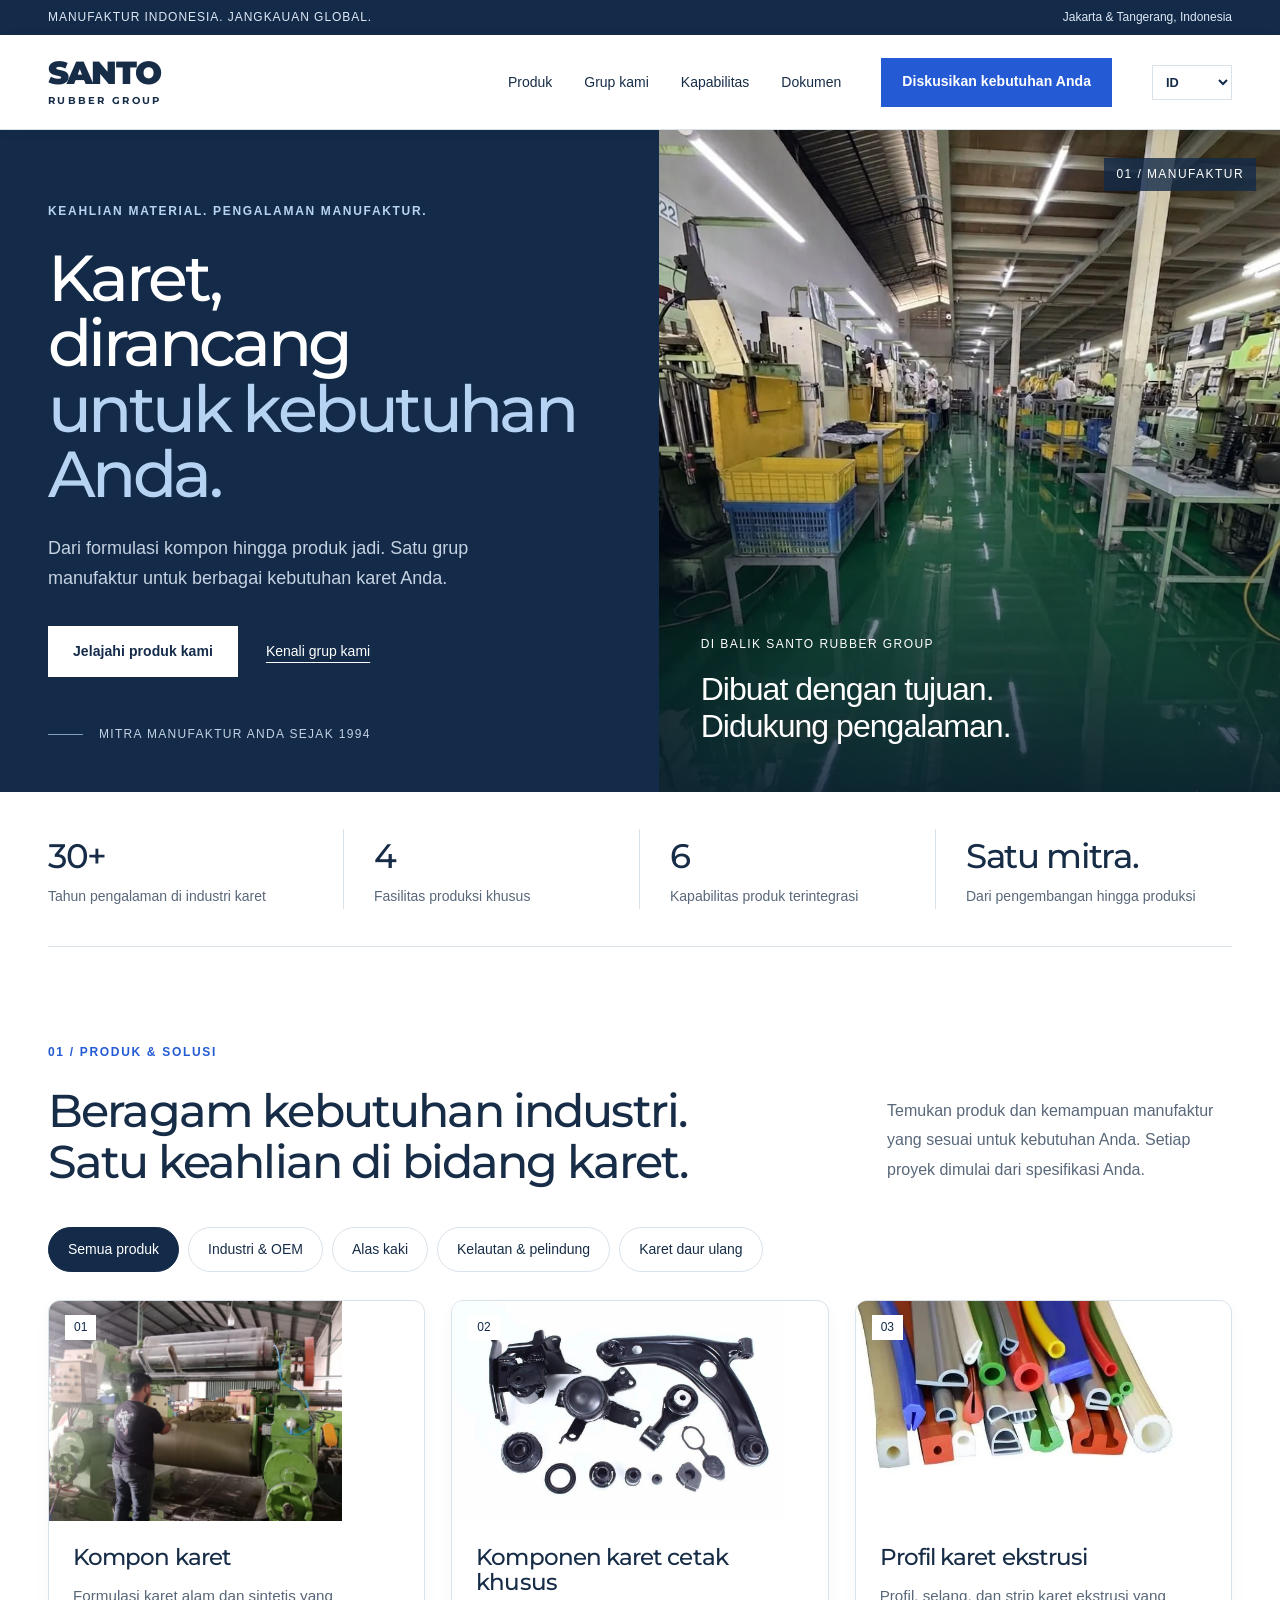
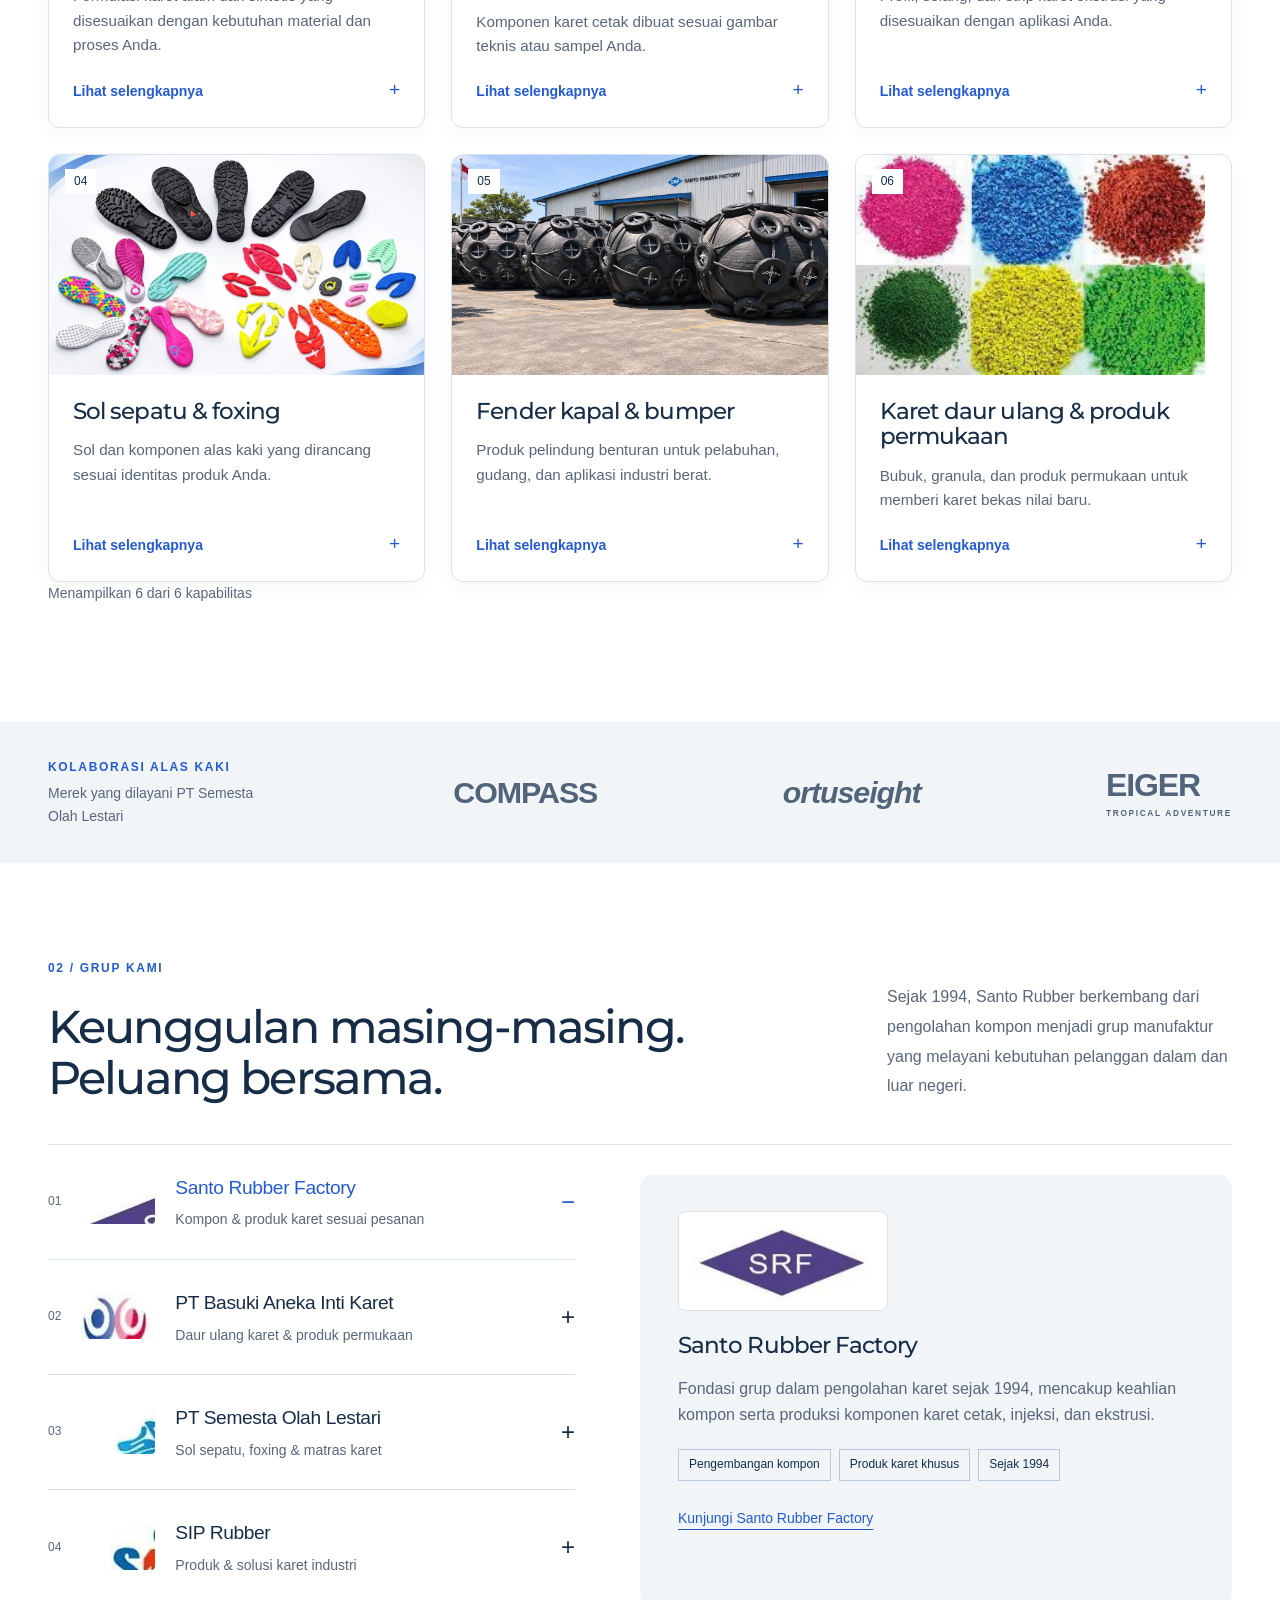
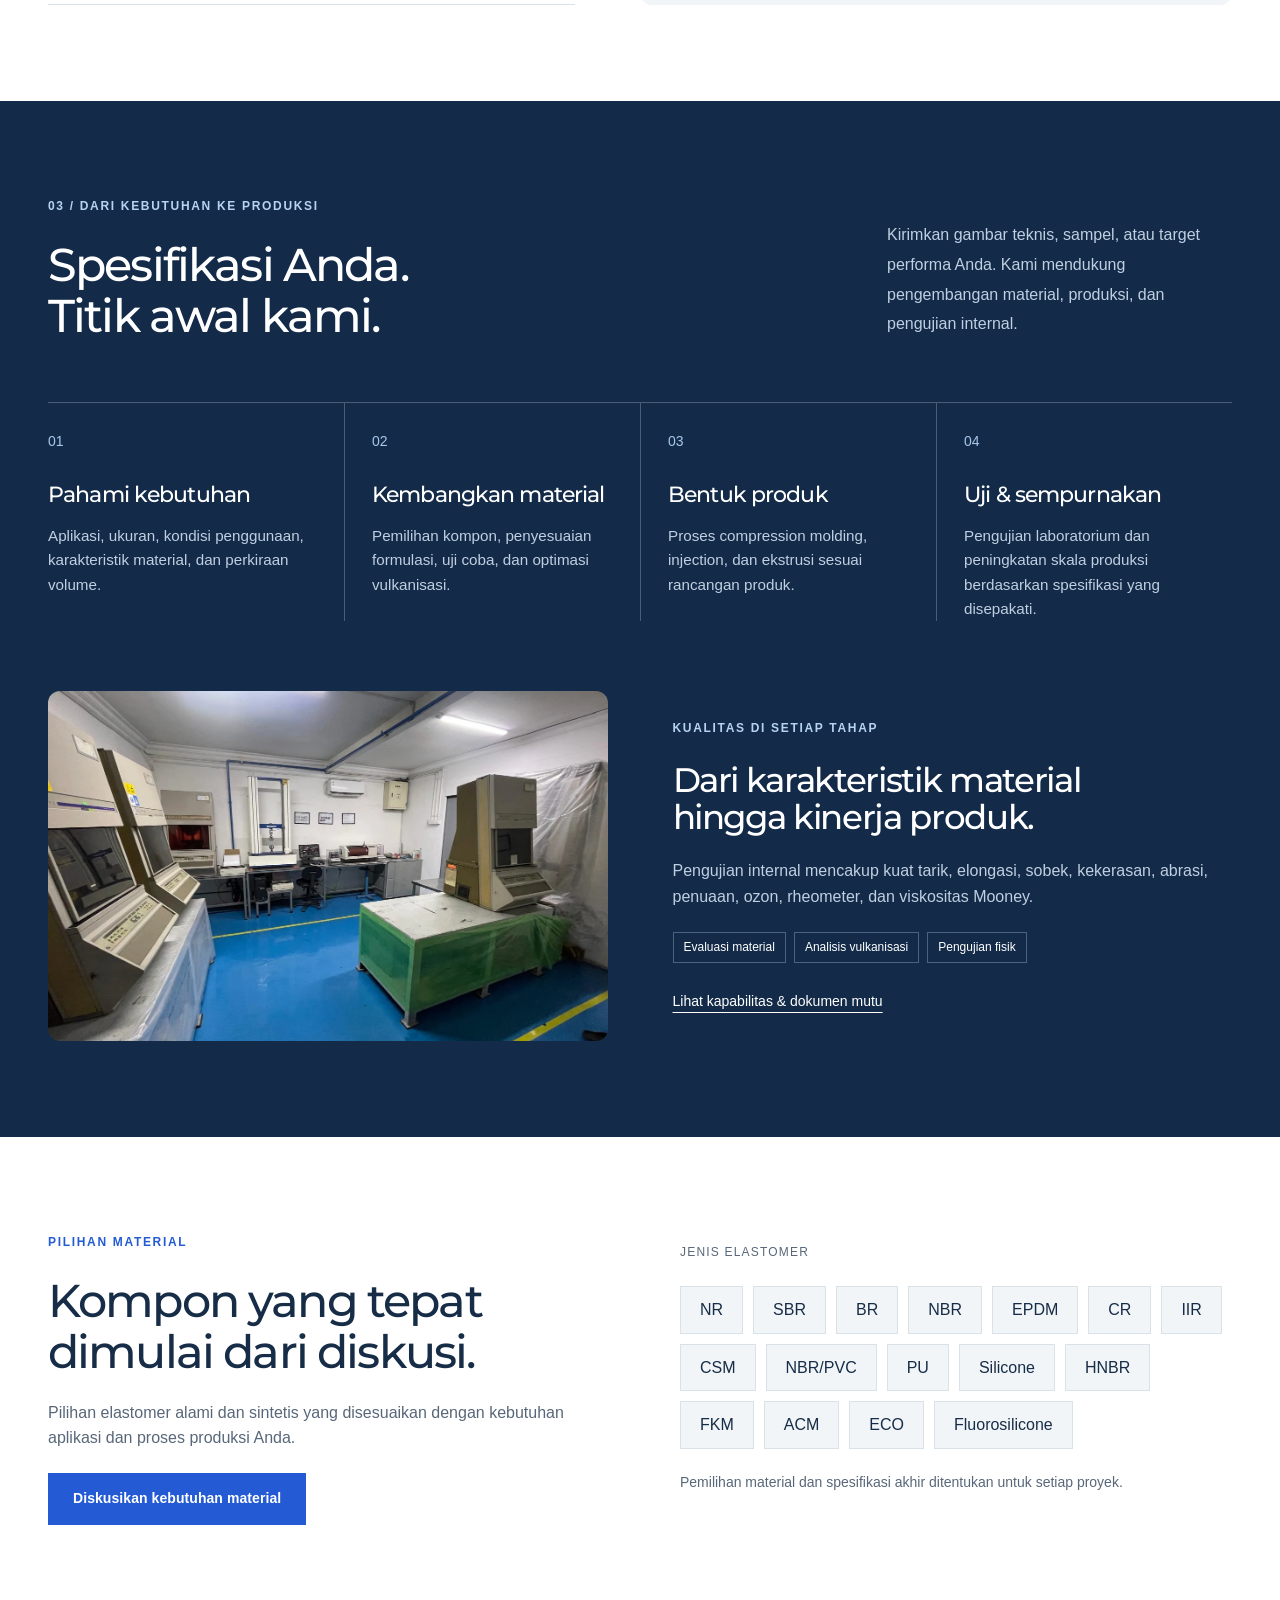
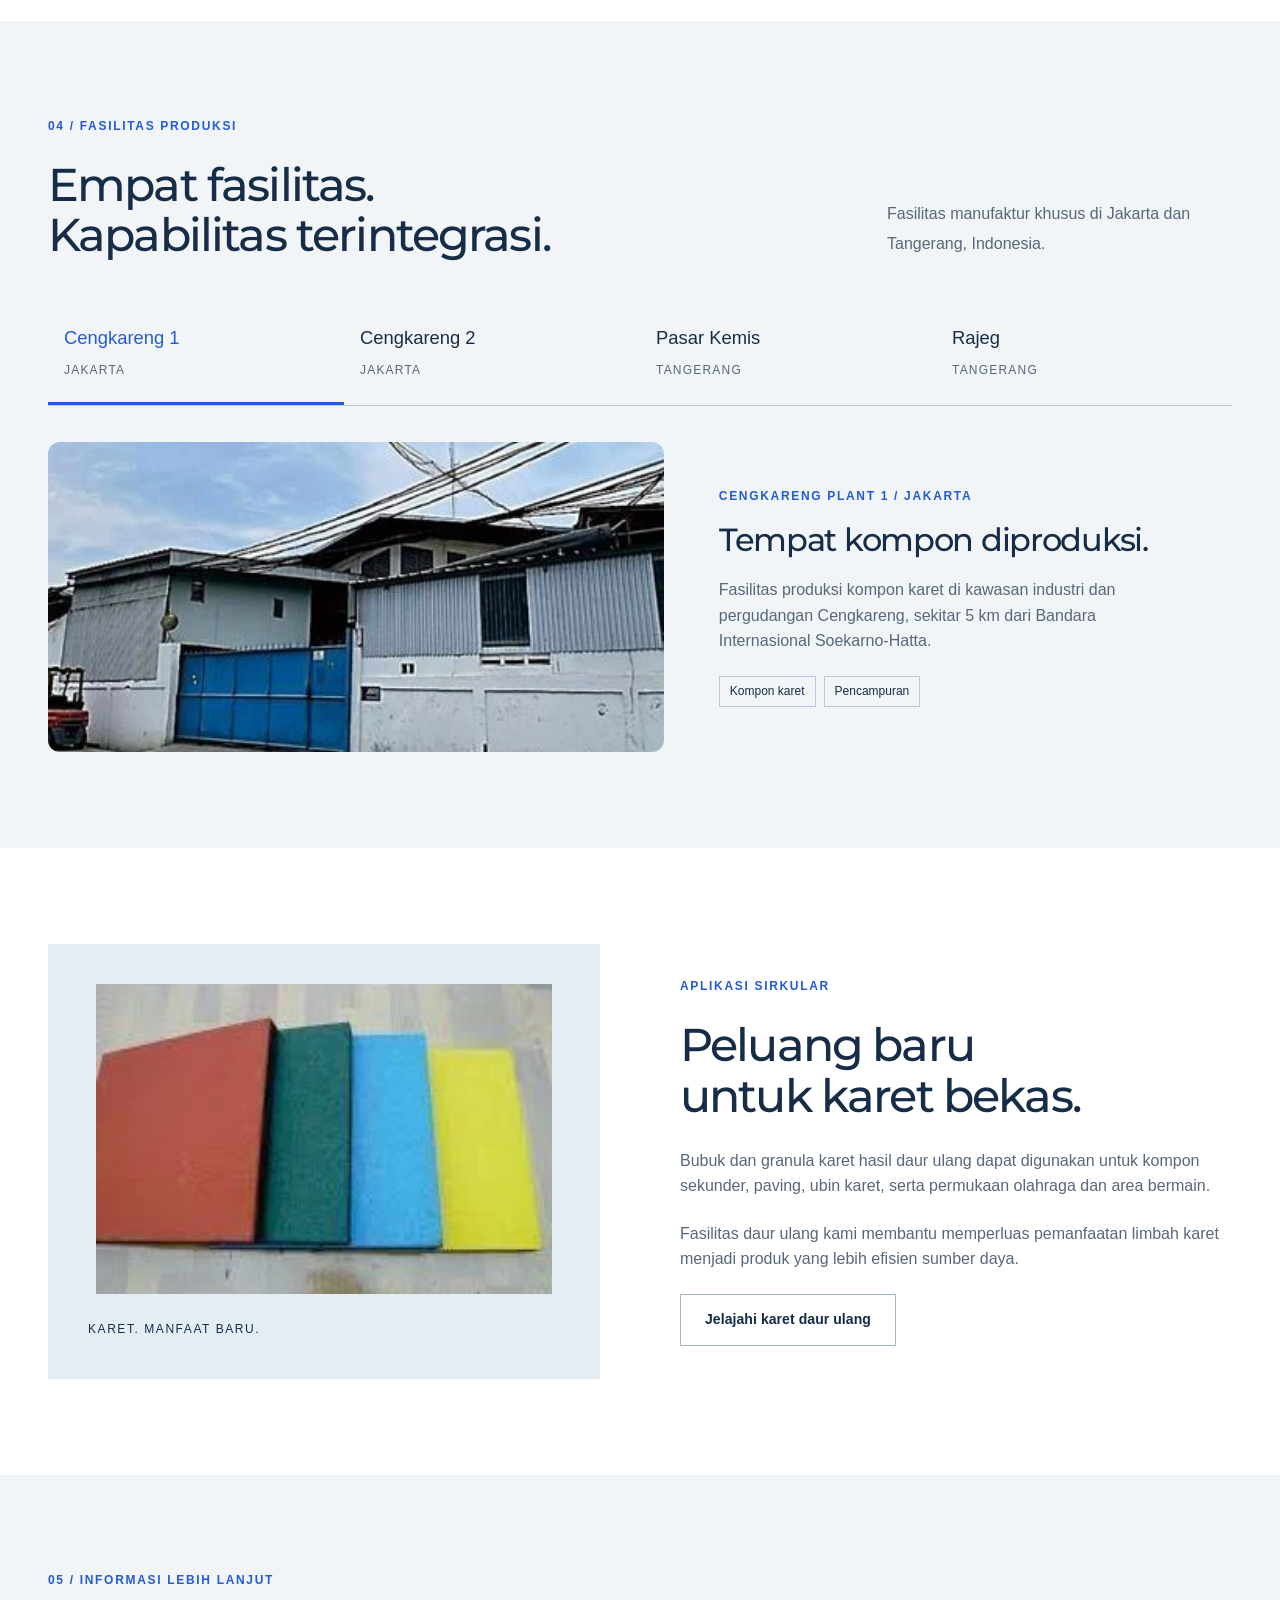
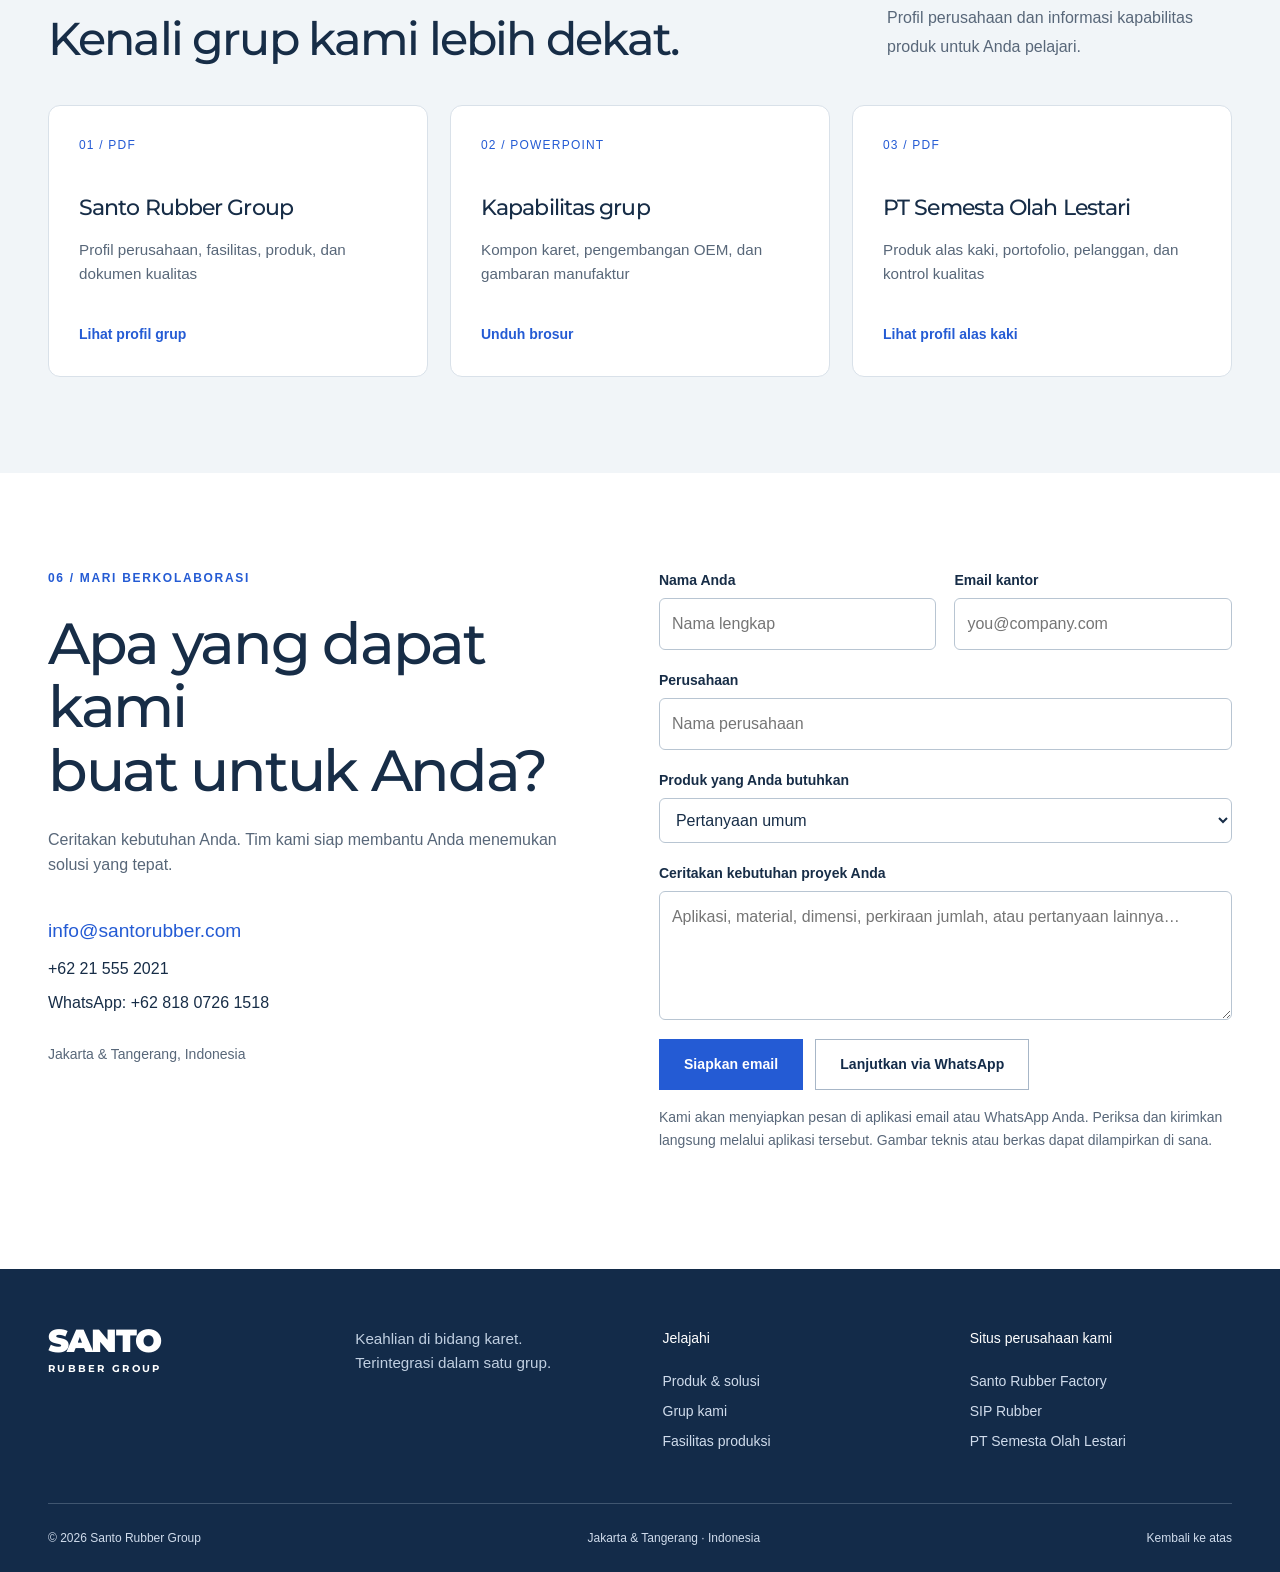
==== commit 527e37ca: "Constrain group logos and tile image dimensions in id/index.html" ====
--- a/id/index.html
+++ b/id/index.html
@@ -11,7 +11,7 @@
 <link rel="alternate" hreflang="x-default" href="https://santorubber.com/">
 <meta name="theme-color" content="#132b49">
 <link rel="icon" type="image/svg+xml" href="data:image/svg+xml,%3Csvg xmlns='http://www.w3.org/2000/svg' viewBox='0 0 32 32'%3E%3Crect width='32' height='32' rx='5' fill='%23132b49'/%3E%3Ctext x='16' y='24' text-anchor='middle' font-family='Arial' font-size='24' font-weight='bold' fill='white'%3ES%3C/text%3E%3C/svg%3E">
-<link rel="stylesheet" href="/styles.css"><script src="/i18n.js" defer></script><script src="/app.js" defer></script>
+<link rel="stylesheet" href="/styles.css?v=20261113-imagefix"><script src="/i18n.js" defer></script><script src="/app.js?v=20261113-imagefix" defer></script>
 </head>
 <body>
 <a class="skip" href="#main">Lewati ke konten</a>
@@ -22,11 +22,11 @@
 <div class="facts wrap"><div><b>30+</b><span>Tahun pengalaman di industri karet</span></div><div><b>4</b><span>Fasilitas produksi khusus</span></div><div><b>6</b><span>Kapabilitas produk terintegrasi</span></div><div><b>Satu mitra.</b><span>Dari pengembangan hingga produksi</span></div></div>
 <section class="section wrap" id="products"><div class="section-heading"><div><div class="eyebrow">01 / PRODUK & SOLUSI</div><h2>Beragam kebutuhan industri.<br>Satu keahlian di bidang karet.</h2></div><p>Temukan produk dan kemampuan manufaktur yang sesuai untuk kebutuhan Anda. Setiap proyek dimulai dari spesifikasi Anda.</p></div><div class="filters" role="group" aria-label="Filter products"><button class="active" data-filter="all" aria-pressed="true">Semua produk</button><button data-filter="industrial" aria-pressed="false">Industri & OEM</button><button data-filter="footwear" aria-pressed="false">Alas kaki</button><button data-filter="marine" aria-pressed="false">Kelautan & pelindung</button><button data-filter="recycled" aria-pressed="false">Karet daur ulang</button></div><div class="products-grid" id="product-grid"></div><p id="product-count" class="small" aria-live="polite"></p></section>
 <section class="clients"><div class="wrap client-row"><div><div class="eyebrow">KOLABORASI ALAS KAKI</div><p>Merek yang dilayani PT Semesta Olah Lestari</p></div><div class="brand-name compass">COMPASS</div><div class="brand-name ortus">ortuseight</div><div class="brand-name eiger">EIGER<span>TROPICAL ADVENTURE</span></div></div></section>
-<section class="section wrap" id="group"><div class="section-heading"><div><div class="eyebrow">02 / GRUP KAMI</div><h2>Keunggulan masing-masing.<br>Peluang bersama.</h2></div><p>Sejak 1994, Santo Rubber berkembang dari pengolahan kompon menjadi grup manufaktur yang melayani kebutuhan pelanggan dalam dan luar negeri.</p></div><div class="company-layout"><div class="company-list" role="tablist" aria-label="Group companies" aria-orientation="vertical"><button role="tab" id="company-srf" aria-selected="true" aria-controls="company-panel" data-company="srf"><span>01</span><img class="company-tab-logo" src="/assets/logos/srf.webp" alt="" width="74" height="40" loading="lazy"><div>Santo Rubber Factory<small>Kompon & produk karet sesuai pesanan</small></div><b>+</b></button><button role="tab" id="company-baik" aria-selected="false" aria-controls="company-panel" data-company="baik" tabindex="-1"><span>02</span><img class="company-tab-logo" src="/assets/logos/baik.webp" alt="" width="74" height="40" loading="lazy"><div>PT Basuki Aneka Inti Karet<small>Daur ulang karet & produk permukaan</small></div><b>+</b></button><button role="tab" id="company-sol" aria-selected="false" aria-controls="company-panel" data-company="sol" tabindex="-1"><span>03</span><img class="company-tab-logo" src="/assets/logos/sol.webp" alt="" width="74" height="40" loading="lazy"><div>PT Semesta Olah Lestari<small>Sol sepatu, foxing & matras karet</small></div><b>+</b></button><button role="tab" id="company-sip" aria-selected="false" aria-controls="company-panel" data-company="sip" tabindex="-1"><span>04</span><img class="company-tab-logo" src="/assets/logos/sip.webp" alt="" width="74" height="40" loading="lazy"><div>SIP Rubber<small>Produk & solusi karet industri</small></div><b>+</b></button></div><div id="company-panel" class="company-panel" role="tabpanel" aria-labelledby="company-srf" tabindex="0"></div></div></section>
+<section class="section wrap" id="group"><div class="section-heading"><div><div class="eyebrow">02 / GRUP KAMI</div><h2>Keunggulan masing-masing.<br>Peluang bersama.</h2></div><p>Sejak 1994, Santo Rubber berkembang dari pengolahan kompon menjadi grup manufaktur yang melayani kebutuhan pelanggan dalam dan luar negeri.</p></div><div class="company-layout"><div class="company-list" role="tablist" aria-label="Group companies" aria-orientation="vertical"><button role="tab" id="company-srf" aria-selected="true" aria-controls="company-panel" data-company="srf"><span>01</span><span class="company-tab-logo" role="img" aria-label="Santo Rubber Factory logo" style="background-image:url('/assets/logos/srf.webp')"></span><div>Santo Rubber Factory<small>Kompon & produk karet sesuai pesanan</small></div><b>+</b></button><button role="tab" id="company-baik" aria-selected="false" aria-controls="company-panel" data-company="baik" tabindex="-1"><span>02</span><span class="company-tab-logo" role="img" aria-label="PT Basuki Aneka Inti Karet logo" style="background-image:url('/assets/logos/baik.webp')"></span><div>PT Basuki Aneka Inti Karet<small>Daur ulang karet & produk permukaan</small></div><b>+</b></button><button role="tab" id="company-sol" aria-selected="false" aria-controls="company-panel" data-company="sol" tabindex="-1"><span>03</span><span class="company-tab-logo" role="img" aria-label="PT Semesta Olah Lestari logo" style="background-image:url('/assets/logos/sol.webp')"></span><div>PT Semesta Olah Lestari<small>Sol sepatu, foxing & matras karet</small></div><b>+</b></button><button role="tab" id="company-sip" aria-selected="false" aria-controls="company-panel" data-company="sip" tabindex="-1"><span>04</span><span class="company-tab-logo" role="img" aria-label="SIP Rubber logo" style="background-image:url('/assets/logos/sip.webp')"></span><div>SIP Rubber<small>Produk & solusi karet industri</small></div><b>+</b></button></div><div id="company-panel" class="company-panel" role="tabpanel" aria-labelledby="company-srf" tabindex="0"></div></div></section>
 <section class="capabilities section" id="capabilities"><div class="wrap"><div class="section-heading"><div><div class="eyebrow light">03 / DARI KEBUTUHAN KE PRODUKSI</div><h2>Spesifikasi Anda.<br>Titik awal kami.</h2></div><p>Kirimkan gambar teknis, sampel, atau target performa Anda. Kami mendukung pengembangan material, produksi, dan pengujian internal.</p></div><div class="process"><article><span>01</span><h3>Pahami kebutuhan</h3><p>Aplikasi, ukuran, kondisi penggunaan, karakteristik material, dan perkiraan volume.</p></article><article><span>02</span><h3>Kembangkan material</h3><p>Pemilihan kompon, penyesuaian formulasi, uji coba, dan optimasi vulkanisasi.</p></article><article><span>03</span><h3>Bentuk produk</h3><p>Proses compression molding, injection, dan ekstrusi sesuai rancangan produk.</p></article><article><span>04</span><h3>Uji & sempurnakan</h3><p>Pengujian laboratorium dan peningkatan skala produksi berdasarkan spesifikasi yang disepakati.</p></article></div><div class="quality-grid"><img src="/assets/lab.webp" alt="Santo Rubber Group in-house rubber testing laboratory" loading="lazy"><div><div class="eyebrow light">KUALITAS DI SETIAP TAHAP</div><h3>Dari karakteristik material<br>hingga kinerja produk.</h3><p>Pengujian internal mencakup kuat tarik, elongasi, sobek, kekerasan, abrasi, penuaan, ozon, rheometer, dan viskositas Mooney.</p><div class="pill-row"><span>Evaluasi material</span><span>Analisis vulkanisasi</span><span>Pengujian fisik</span></div><a class="text-link" href="/assets/santo-rubber-group-profile.pdf" target="_blank" rel="noopener">Lihat kapabilitas & dokumen mutu</a></div></div></div></section>
 <section class="section wrap" id="materials"><div class="material-layout"><div><div class="eyebrow">PILIHAN MATERIAL</div><h2>Kompon yang tepat<br>dimulai dari diskusi.</h2><p>Pilihan elastomer alami dan sintetis yang disesuaikan dengan kebutuhan aplikasi dan proses produksi Anda.</p><a class="button" href="#contact">Diskusikan kebutuhan material</a></div><div class="materials"><div class="material-label">JENIS ELASTOMER</div><div class="material-tags"><span>NR</span><span>SBR</span><span>BR</span><span>NBR</span><span>EPDM</span><span>CR</span><span>IIR</span><span>CSM</span><span>NBR/PVC</span><span>PU</span><span>Silicone</span><span>HNBR</span><span>FKM</span><span>ACM</span><span>ECO</span><span>Fluorosilicone</span></div><p class="small">Pemilihan material dan spesifikasi akhir ditentukan untuk setiap proyek.</p></div></div></section>
 <section class="facilities section" id="facilities"><div class="wrap"><div class="section-heading"><div><div class="eyebrow">04 / FASILITAS PRODUKSI</div><h2>Empat fasilitas.<br>Kapabilitas terintegrasi.</h2></div><p>Fasilitas manufaktur khusus di Jakarta dan Tangerang, Indonesia.</p></div><div class="facility-tabs" role="tablist" aria-label="Fasilitas produksi"><button role="tab" id="facility-0" aria-selected="true" aria-controls="facility-panel" data-facility="0">Cengkareng 1<span>JAKARTA</span></button><button role="tab" id="facility-1" aria-selected="false" aria-controls="facility-panel" data-facility="1" tabindex="-1">Cengkareng 2<span>JAKARTA</span></button><button role="tab" id="facility-2" aria-selected="false" aria-controls="facility-panel" data-facility="2" tabindex="-1">Pasar Kemis<span>TANGERANG</span></button><button role="tab" id="facility-3" aria-selected="false" aria-controls="facility-panel" data-facility="3" tabindex="-1">Rajeg<span>TANGERANG</span></button></div><div class="facility-panel" id="facility-panel" role="tabpanel" aria-labelledby="facility-0" tabindex="0"></div></div></section>
-<section class="section wrap circular"><div class="circular-photo"><img src="/assets/tiles.webp" alt="Colored rubber tiles featured in Santo Rubber Group’s recycled rubber product range" loading="lazy"><span>KARET. MANFAAT BARU.</span></div><div><div class="eyebrow">APLIKASI SIRKULAR</div><h2>Peluang baru<br>untuk karet bekas.</h2><p>Bubuk dan granula karet hasil daur ulang dapat digunakan untuk kompon sekunder, paving, ubin karet, serta permukaan olahraga dan area bermain.</p><p>Fasilitas daur ulang kami membantu memperluas pemanfaatan limbah karet menjadi produk yang lebih efisien sumber daya.</p><button class="button outline" data-open-product="recycled">Jelajahi karet daur ulang</button></div></section>
+<section class="section wrap circular"><div class="circular-photo"><img class="native-photo-tiles" src="/assets/tiles.webp" alt="Colored rubber tiles featured in Santo Rubber Group’s recycled rubber product range" loading="lazy"><span>KARET. MANFAAT BARU.</span></div><div><div class="eyebrow">APLIKASI SIRKULAR</div><h2>Peluang baru<br>untuk karet bekas.</h2><p>Bubuk dan granula karet hasil daur ulang dapat digunakan untuk kompon sekunder, paving, ubin karet, serta permukaan olahraga dan area bermain.</p><p>Fasilitas daur ulang kami membantu memperluas pemanfaatan limbah karet menjadi produk yang lebih efisien sumber daya.</p><button class="button outline" data-open-product="recycled">Jelajahi karet daur ulang</button></div></section>
 <section class="resources section" id="resources"><div class="wrap"><div class="section-heading"><div><div class="eyebrow">05 / INFORMASI LEBIH LANJUT</div><h2>Kenali grup kami lebih dekat.</h2></div><p>Profil perusahaan dan informasi kapabilitas produk untuk Anda pelajari.</p></div><div class="resource-grid"><a href="/assets/santo-rubber-group-profile.pdf" target="_blank" rel="noopener"><span>01 / PDF</span><h3>Santo Rubber Group</h3><p>Profil perusahaan, fasilitas, produk, dan dokumen kualitas</p><b>Lihat profil grup</b></a><a href="/assets/santo-rubber-group-brochure.pptx" download><span>02 / POWERPOINT</span><h3>Kapabilitas grup</h3><p>Kompon karet, pengembangan OEM, dan gambaran manufaktur</p><b>Unduh brosur</b></a><a href="/assets/pt-sol-profile.pdf" target="_blank" rel="noopener"><span>03 / PDF</span><h3>PT Semesta Olah Lestari</h3><p>Produk alas kaki, portofolio, pelanggan, dan kontrol kualitas</p><b>Lihat profil alas kaki</b></a></div></div></section>
 <section class="section wrap contact" id="contact"><div><div class="eyebrow">06 / MARI BERKOLABORASI</div><h2>Apa yang dapat kami<br>buat untuk Anda?</h2><p>Ceritakan kebutuhan Anda. Tim kami siap membantu Anda menemukan solusi yang tepat.</p><div class="contact-details"><a href="mailto:info@santorubber.com">info@santorubber.com</a><a href="tel:+62215552021">+62 21 555 2021</a><a href="https://wa.me/6281807261518" target="_blank" rel="noopener">WhatsApp: +62 818 0726 1518</a><span>Jakarta & Tangerang, Indonesia</span></div></div><form id="inquiry-form"><div class="form-row"><label>Nama Anda<input name="name" autocomplete="name" required placeholder="Nama lengkap" maxlength="100"></label><label>Email kantor<input name="email" type="email" autocomplete="email" required placeholder="you@company.com" maxlength="150"></label></div><label>Perusahaan<input name="company" autocomplete="organization" placeholder="Nama perusahaan" maxlength="150"></label><label>Produk yang Anda butuhkan<select id="inquiry-interest" name="interest"><option value="General group inquiry">Pertanyaan umum</option><option value="Rubber compounds">Kompon karet</option><option value="Custom molded components">Komponen karet cetak khusus</option><option value="Extruded rubber profiles">Profil karet ekstrusi</option><option value="Footwear outsoles & foxing">Sol sepatu & foxing</option><option value="Marine fenders & bumpers">Fender kapal & bumper</option><option value="Recycled rubber & surfaces">Karet daur ulang & produk permukaan</option><option value="SIP Rubber products">Produk SIP Rubber</option></select></label><label>Ceritakan kebutuhan proyek Anda<textarea name="message" rows="4" required placeholder="Aplikasi, material, dimensi, perkiraan jumlah, atau pertanyaan lainnya…" maxlength="2500"></textarea></label><div class="form-actions"><button class="button" type="submit" name="channel" value="email">Siapkan email</button><button class="button outline" type="submit" name="channel" value="whatsapp">Lanjutkan via WhatsApp</button></div><p class="small">Kami akan menyiapkan pesan di aplikasi email atau WhatsApp Anda. Periksa dan kirimkan langsung melalui aplikasi tersebut. Gambar teknis atau berkas dapat dilampirkan di sana.</p><p class="form-status" id="inquiry-status" role="status"></p><div id="email-fallback" hidden><p class="small">Jika aplikasi email tidak terbuka, salin pesan dan kirimkan ke alamat yang tertera.</p><button type="button" class="text-link dark" id="copy-inquiry">Salin isi pesan</button><textarea id="prepared-inquiry" readonly aria-label="Prepared inquiry text" hidden></textarea></div></form></section>
 </main>
--- a/styles.css
+++ b/styles.css
@@ -92,3 +92,38 @@
 .product-gallery + .dialog-body{padding-top:26px}
 @media(max-width:800px){.hero-visual>img{object-position:center 40%}.product-gallery img{height:90px}}
 @media(max-width:540px){.product-gallery{gap:5px;padding:6px 6px 0}.product-gallery img{height:68px}}
+
+
+/* Original group-company logos sourced from the official Santo Rubber Group profile. */
+.company-list button>.company-tab-logo{
+  display:block;width:74px;height:45px;flex:0 0 74px;object-fit:contain;
+  object-position:center center;background:#fff;border-radius:4px;padding:3px;
+}
+.company-list button>div{flex:1;min-width:0}
+.company-panel-logo{
+  display:block;width:min(210px,100%);height:100px;max-width:100%;
+  object-fit:contain;object-position:left center;background:#fff;
+  border:1px solid var(--line);border-radius:8px;padding:10px 15px;
+}
+.company-panel-logo + h3{margin-top:22px}
+@media(max-width:1100px){
+  .company-list{padding-right:20px}
+  .company-list button{gap:14px}
+  .company-list button>.company-tab-logo{width:64px;flex-basis:64px;height:42px}
+  .company-list button>div{font-size:1.05rem}
+}
+@media(max-width:600px){
+  .company-list{padding-right:0}
+  .company-list button{gap:10px;padding:18px 0}
+  .company-list button>.company-tab-logo{width:54px;flex-basis:54px;height:36px;padding:2px}
+  .company-list button>span{font-size:.68rem}
+  .company-list button>div{font-size:.95rem;line-height:1.35}
+  .company-list button small{font-size:.75rem}
+  .company-panel{padding:26px 22px}
+  .company-panel-logo{height:90px;width:min(180px,100%)}
+}
+@media(max-width:360px){
+  .company-list button>.company-tab-logo{width:46px;flex-basis:46px}
+  .company-list button{gap:8px}
+  .company-list button>div{font-size:.89rem}
+}
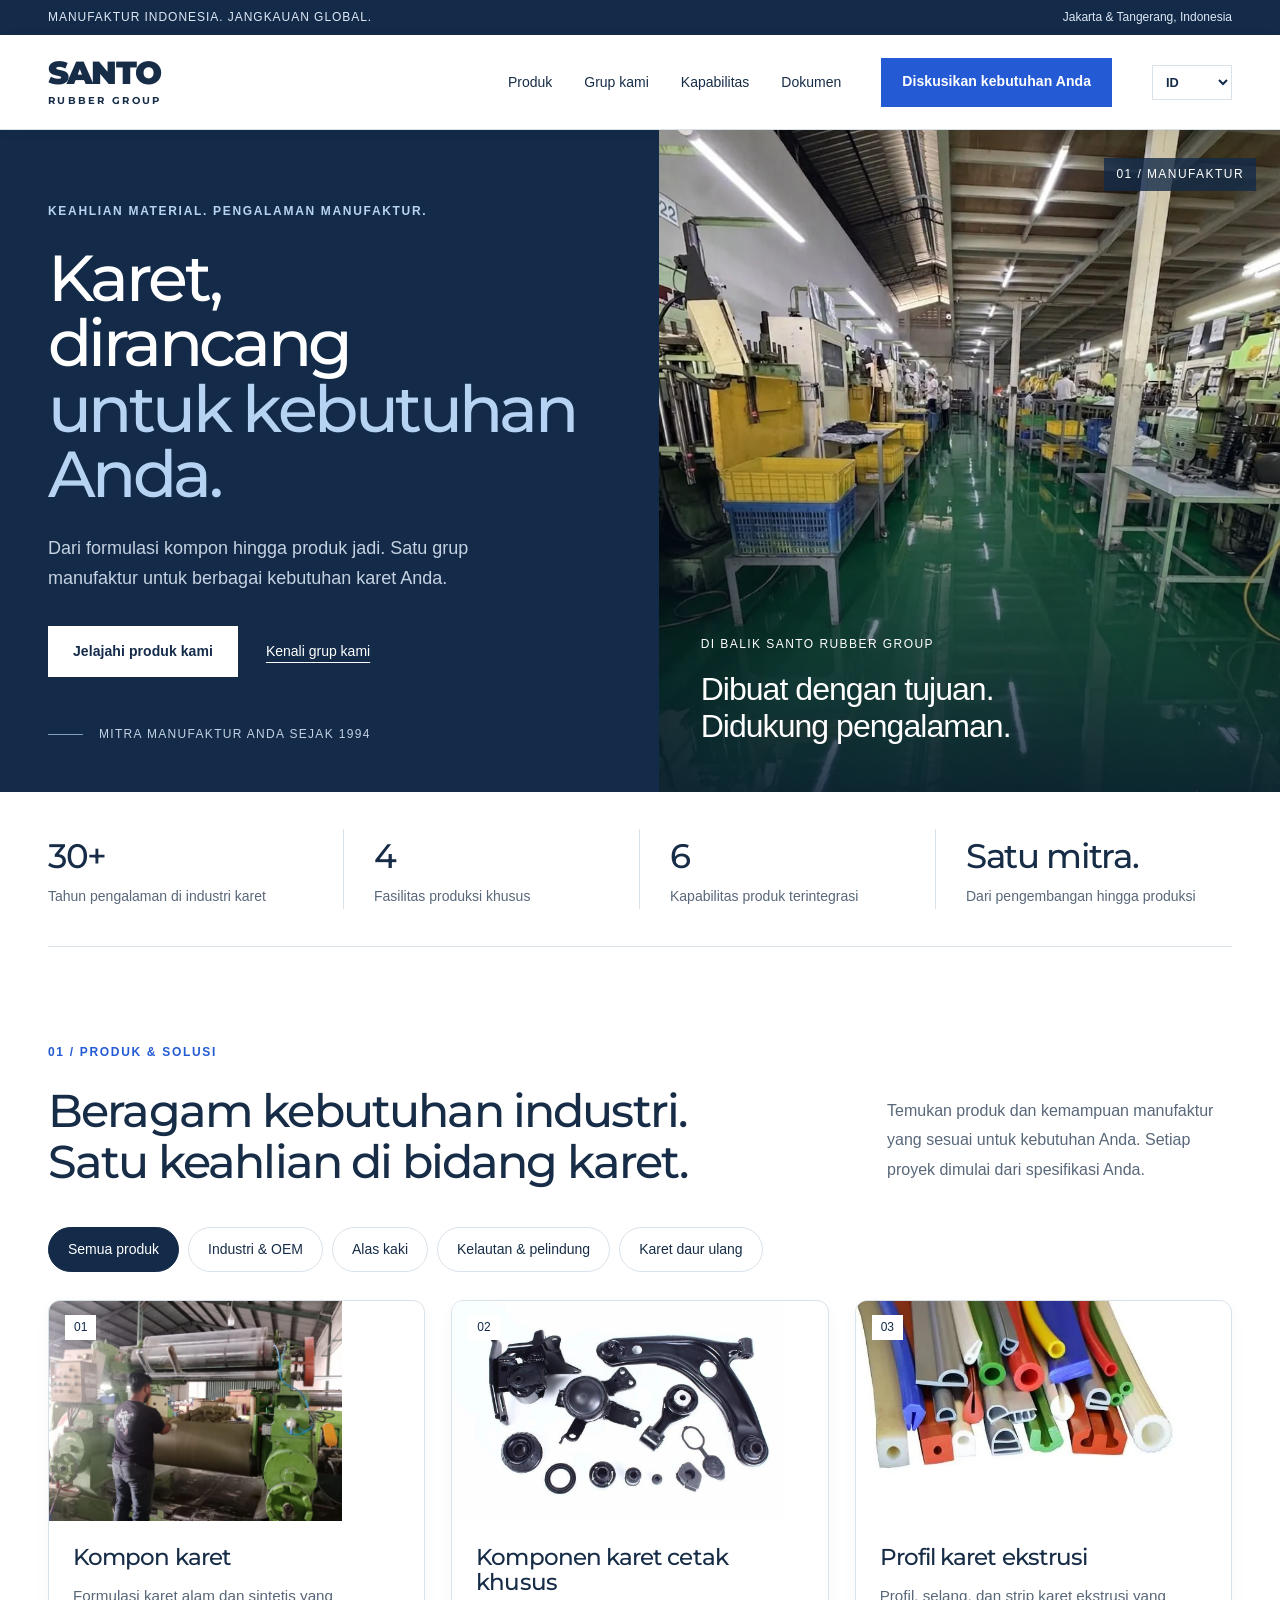
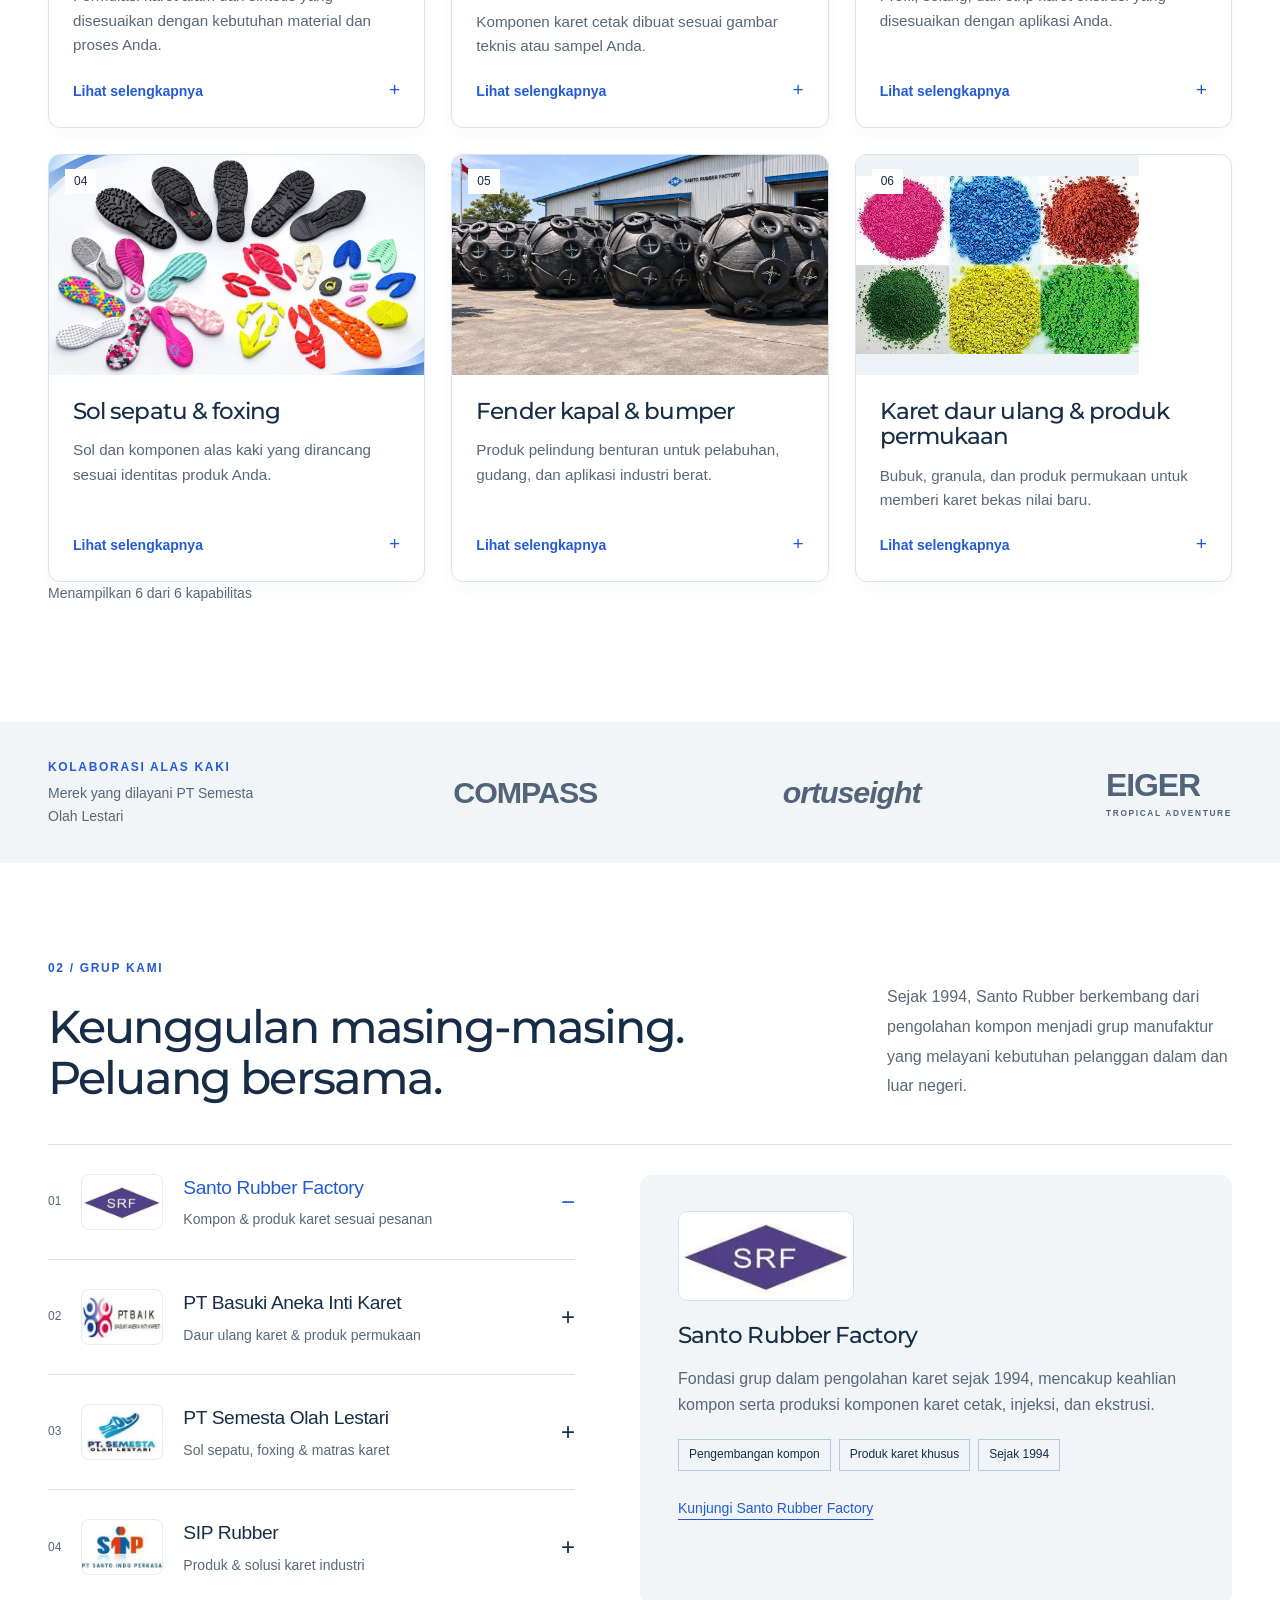
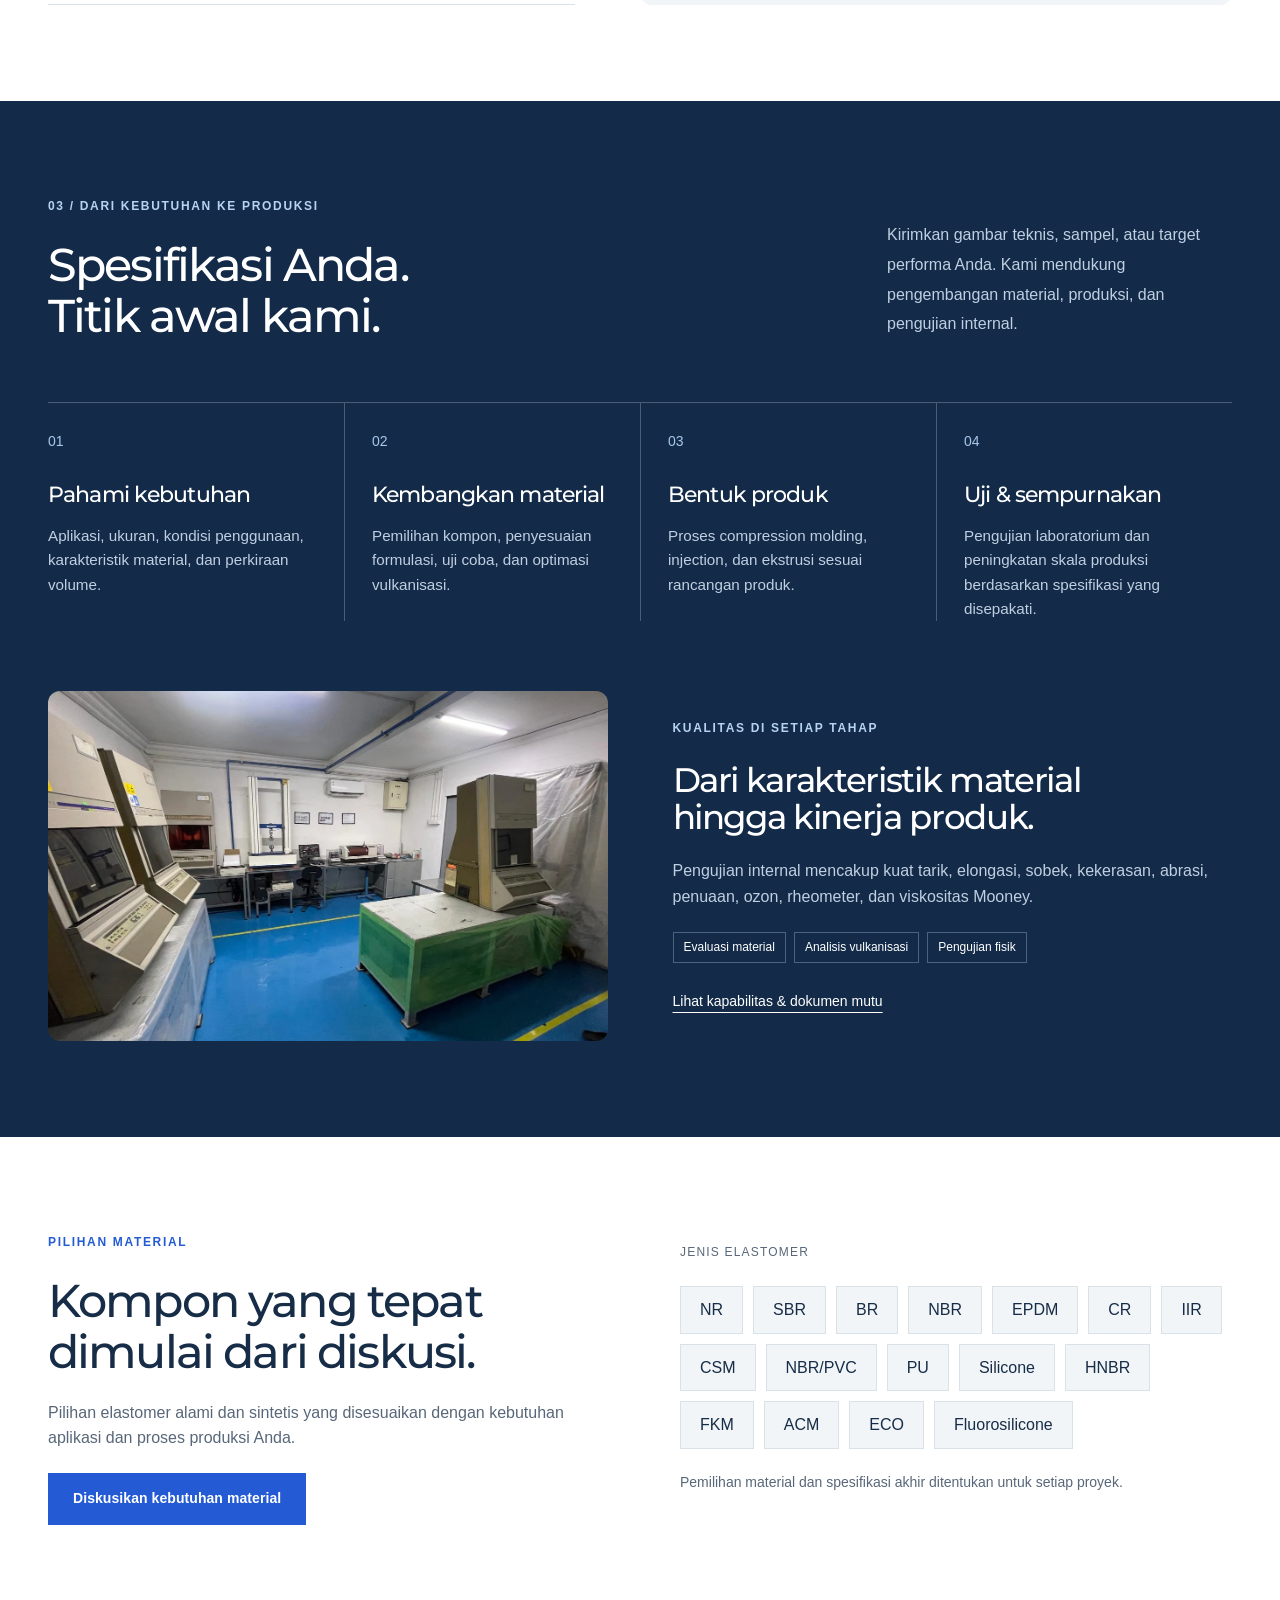
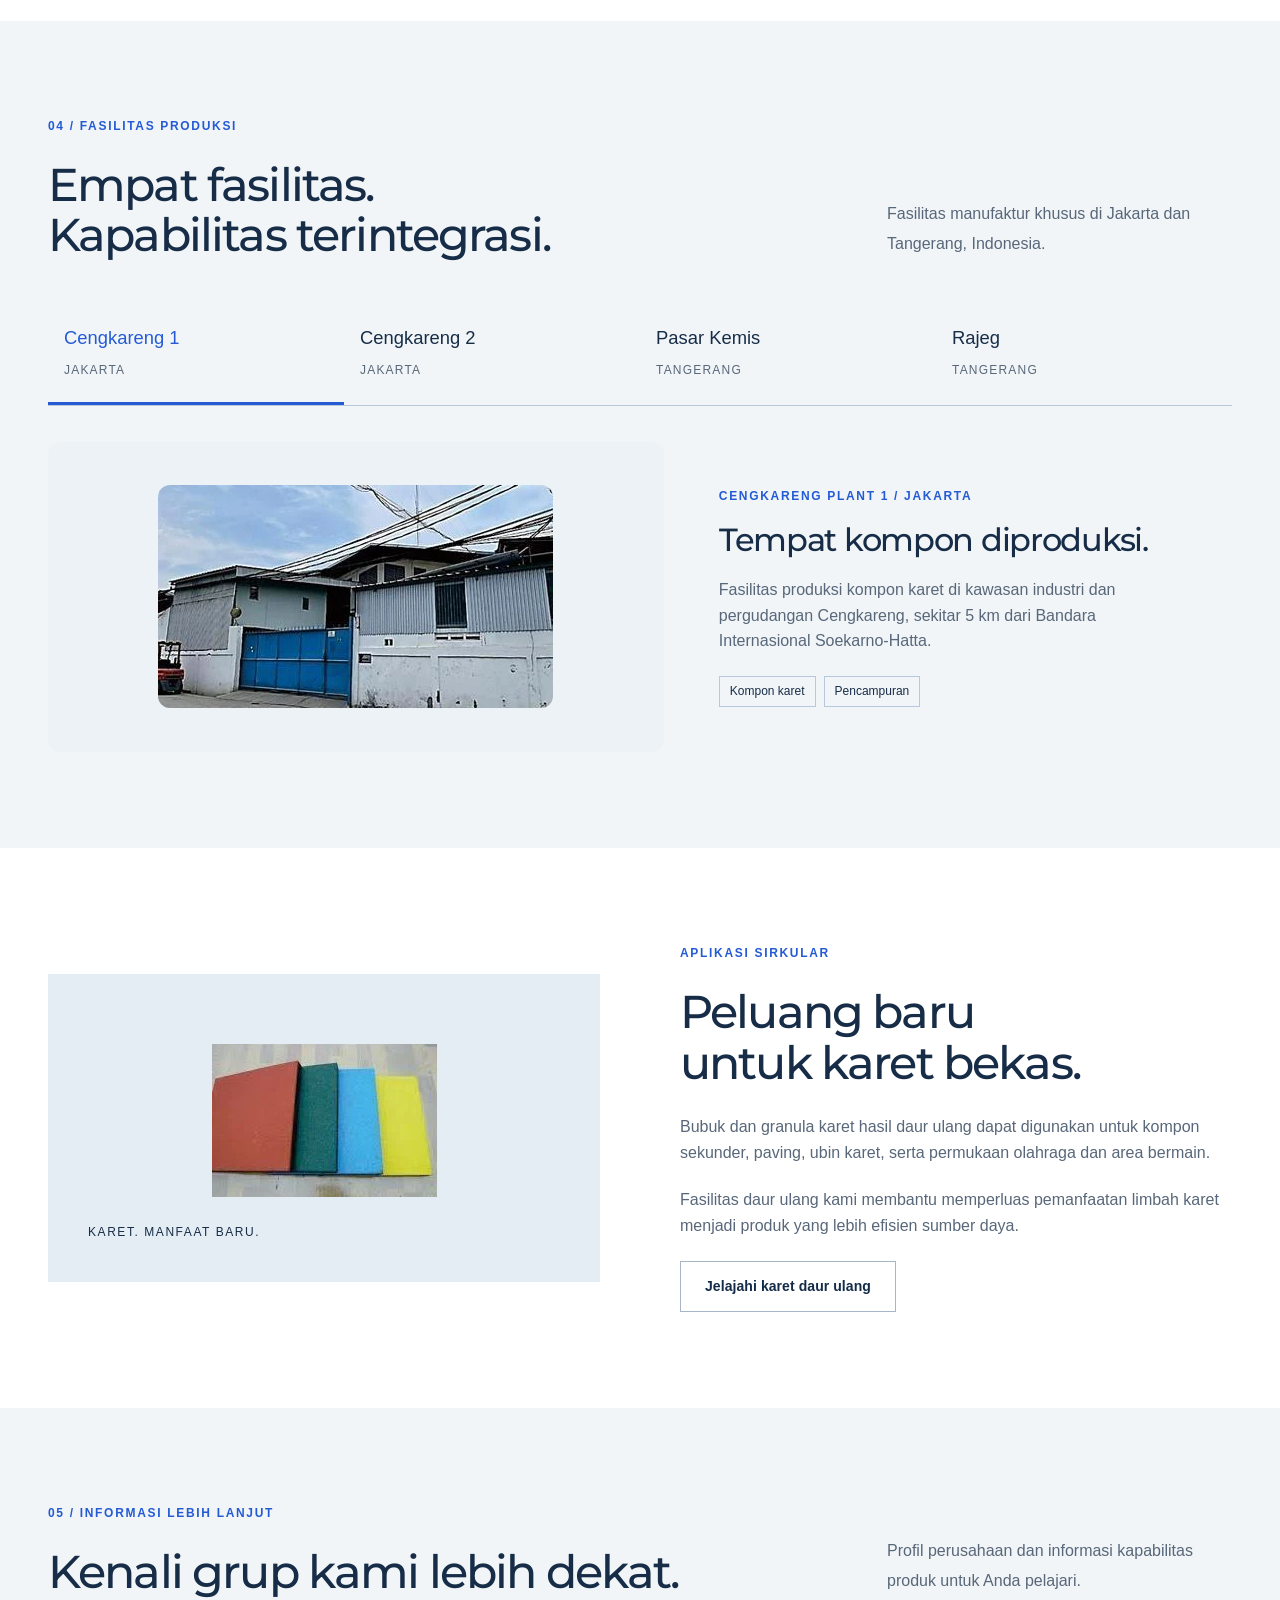
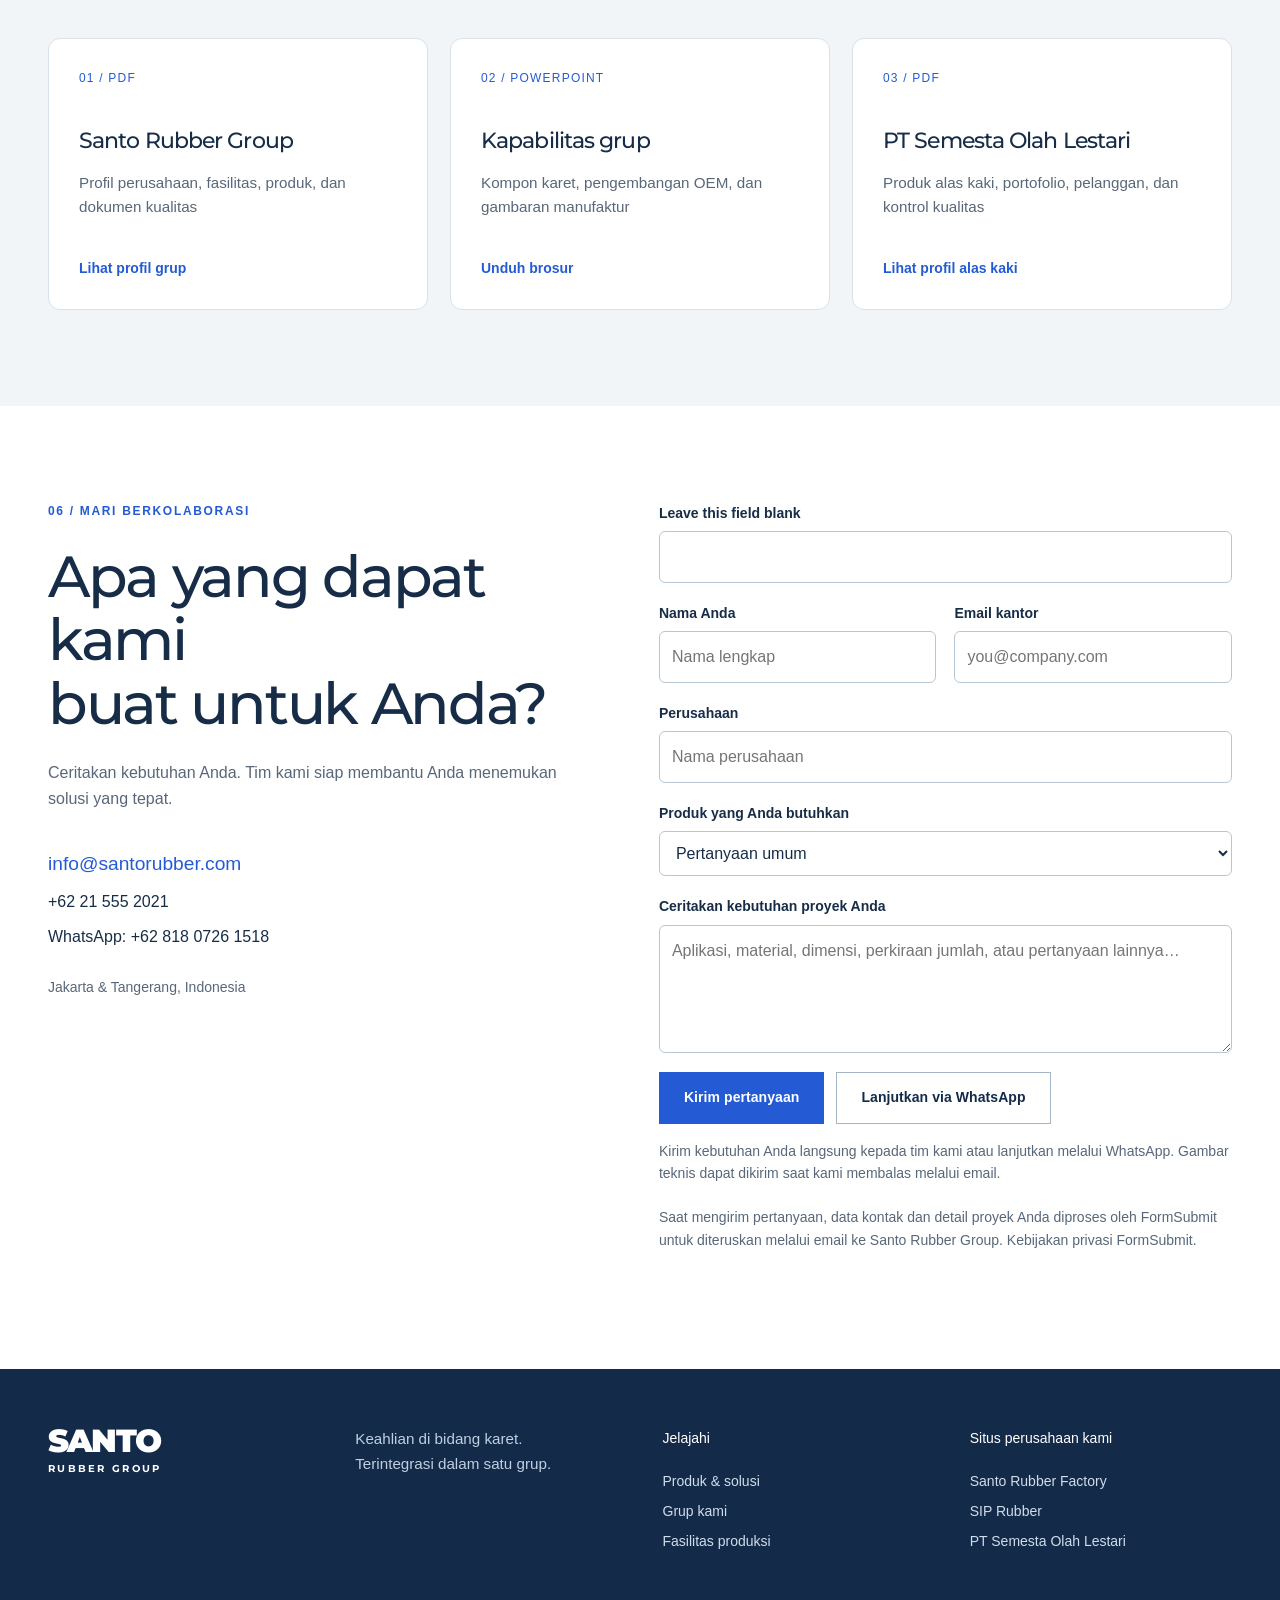
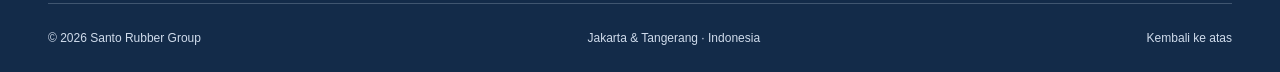
==== commit f219d63f: "Improve localized inquiry form and add social and organization SEO metadata" ====
--- a/id/index.html
+++ b/id/index.html
@@ -2,16 +2,36 @@
 <html lang="id">
 <head>
 <meta charset="UTF-8"><meta name="viewport" content="width=device-width, initial-scale=1">
-<title>Santo Rubber Group — Solusi Manufaktur Karet Indonesia</title>
-<meta name="description" content="Sejak 1994, Santo Rubber Group memproduksi kompon, komponen karet industri, sol sepatu, fender, dan produk karet daur ulang.">
+<title>Santo Rubber Group | Produsen Karet Industri Indonesia</title>
+<meta name="description" content="Produsen kompon karet, komponen karet khusus, profil ekstrusi, sol sepatu, fender kapal, dan karet daur ulang di Indonesia sejak 1994.">
 <link rel="canonical" href="https://santorubber.com/id/">
 <link rel="alternate" hreflang="en" href="https://santorubber.com/">
 <link rel="alternate" hreflang="id" href="https://santorubber.com/id/">
 <link rel="alternate" hreflang="zh-Hans" href="https://santorubber.com/zh/">
 <link rel="alternate" hreflang="x-default" href="https://santorubber.com/">
+<meta name="robots" content="index,follow,max-image-preview:large">
+<meta property="og:type" content="website">
+<meta property="og:site_name" content="Santo Rubber Group">
+<meta property="og:title" content="Santo Rubber Group | Produsen Karet Industri Indonesia">
+<meta property="og:description" content="Produsen kompon karet, komponen karet khusus, profil ekstrusi, sol sepatu, fender kapal, dan karet daur ulang di Indonesia sejak 1994.">
+<meta property="og:url" content="https://santorubber.com/id/">
+<meta property="og:locale" content="id_ID">
+<meta property="og:locale:alternate" content="en_US">
+<meta property="og:locale:alternate" content="zh_CN">
+<meta property="og:image" content="https://santorubber.com/assets/components.webp">
+<meta property="og:image:width" content="1280">
+<meta property="og:image:height" content="737">
+<meta property="og:image:alt" content="Custom rubber components manufactured by Santo Rubber Group">
+<meta name="twitter:card" content="summary_large_image">
+<meta name="twitter:title" content="Santo Rubber Group | Produsen Karet Industri Indonesia">
+<meta name="twitter:description" content="Produsen kompon karet, komponen karet khusus, profil ekstrusi, sol sepatu, fender kapal, dan karet daur ulang di Indonesia sejak 1994.">
+<meta name="twitter:image" content="https://santorubber.com/assets/components.webp">
+<link rel="preconnect" href="https://fonts.googleapis.com">
+<link rel="preconnect" href="https://fonts.gstatic.com" crossorigin>
+<script type="application/ld+json">{"@context":"https://schema.org","@graph":[{"@type":"Organization","@id":"https://santorubber.com/#organization","name":"Santo Rubber Group","url":"https://santorubber.com/","email":"info@santorubber.com","description":"Indonesian rubber manufacturing group providing rubber compounds, industrial rubber components, footwear products and rubber recycling.","contactPoint":{"@type":"ContactPoint","contactType":"sales inquiries","email":"info@santorubber.com","availableLanguage":["English","Indonesian","Chinese"]}},{"@type":"WebSite","@id":"https://santorubber.com/#website","url":"https://santorubber.com/","name":"Santo Rubber Group","publisher":{"@id":"https://santorubber.com/#organization"},"inLanguage":["en","id","zh-Hans"]},{"@type":"WebPage","@id":"https://santorubber.com/id/#webpage","url":"https://santorubber.com/id/","name":"Santo Rubber Group | Produsen Karet Industri Indonesia","description":"Produsen kompon karet, komponen karet khusus, profil ekstrusi, sol sepatu, fender kapal, dan karet daur ulang di Indonesia sejak 1994.","isPartOf":{"@id":"https://santorubber.com/#website"},"about":{"@id":"https://santorubber.com/#organization"},"inLanguage":"id"}]}</script>
 <meta name="theme-color" content="#132b49">
 <link rel="icon" type="image/svg+xml" href="data:image/svg+xml,%3Csvg xmlns='http://www.w3.org/2000/svg' viewBox='0 0 32 32'%3E%3Crect width='32' height='32' rx='5' fill='%23132b49'/%3E%3Ctext x='16' y='24' text-anchor='middle' font-family='Arial' font-size='24' font-weight='bold' fill='white'%3ES%3C/text%3E%3C/svg%3E">
-<link rel="stylesheet" href="/styles.css?v=20261113-imagefix"><script src="/i18n.js" defer></script><script src="/app.js?v=20261113-imagefix" defer></script>
+<link rel="stylesheet" href="/styles.css?v=20261113-inquiry-seo"><script src="/i18n.js" defer></script><script src="/app.js?v=20261113-inquiry-seo" defer></script>
 </head>
 <body>
 <a class="skip" href="#main">Lewati ke konten</a>
@@ -28,7 +48,7 @@
 <section class="facilities section" id="facilities"><div class="wrap"><div class="section-heading"><div><div class="eyebrow">04 / FASILITAS PRODUKSI</div><h2>Empat fasilitas.<br>Kapabilitas terintegrasi.</h2></div><p>Fasilitas manufaktur khusus di Jakarta dan Tangerang, Indonesia.</p></div><div class="facility-tabs" role="tablist" aria-label="Fasilitas produksi"><button role="tab" id="facility-0" aria-selected="true" aria-controls="facility-panel" data-facility="0">Cengkareng 1<span>JAKARTA</span></button><button role="tab" id="facility-1" aria-selected="false" aria-controls="facility-panel" data-facility="1" tabindex="-1">Cengkareng 2<span>JAKARTA</span></button><button role="tab" id="facility-2" aria-selected="false" aria-controls="facility-panel" data-facility="2" tabindex="-1">Pasar Kemis<span>TANGERANG</span></button><button role="tab" id="facility-3" aria-selected="false" aria-controls="facility-panel" data-facility="3" tabindex="-1">Rajeg<span>TANGERANG</span></button></div><div class="facility-panel" id="facility-panel" role="tabpanel" aria-labelledby="facility-0" tabindex="0"></div></div></section>
 <section class="section wrap circular"><div class="circular-photo"><img class="native-photo-tiles" src="/assets/tiles.webp" alt="Colored rubber tiles featured in Santo Rubber Group’s recycled rubber product range" loading="lazy"><span>KARET. MANFAAT BARU.</span></div><div><div class="eyebrow">APLIKASI SIRKULAR</div><h2>Peluang baru<br>untuk karet bekas.</h2><p>Bubuk dan granula karet hasil daur ulang dapat digunakan untuk kompon sekunder, paving, ubin karet, serta permukaan olahraga dan area bermain.</p><p>Fasilitas daur ulang kami membantu memperluas pemanfaatan limbah karet menjadi produk yang lebih efisien sumber daya.</p><button class="button outline" data-open-product="recycled">Jelajahi karet daur ulang</button></div></section>
 <section class="resources section" id="resources"><div class="wrap"><div class="section-heading"><div><div class="eyebrow">05 / INFORMASI LEBIH LANJUT</div><h2>Kenali grup kami lebih dekat.</h2></div><p>Profil perusahaan dan informasi kapabilitas produk untuk Anda pelajari.</p></div><div class="resource-grid"><a href="/assets/santo-rubber-group-profile.pdf" target="_blank" rel="noopener"><span>01 / PDF</span><h3>Santo Rubber Group</h3><p>Profil perusahaan, fasilitas, produk, dan dokumen kualitas</p><b>Lihat profil grup</b></a><a href="/assets/santo-rubber-group-brochure.pptx" download><span>02 / POWERPOINT</span><h3>Kapabilitas grup</h3><p>Kompon karet, pengembangan OEM, dan gambaran manufaktur</p><b>Unduh brosur</b></a><a href="/assets/pt-sol-profile.pdf" target="_blank" rel="noopener"><span>03 / PDF</span><h3>PT Semesta Olah Lestari</h3><p>Produk alas kaki, portofolio, pelanggan, dan kontrol kualitas</p><b>Lihat profil alas kaki</b></a></div></div></section>
-<section class="section wrap contact" id="contact"><div><div class="eyebrow">06 / MARI BERKOLABORASI</div><h2>Apa yang dapat kami<br>buat untuk Anda?</h2><p>Ceritakan kebutuhan Anda. Tim kami siap membantu Anda menemukan solusi yang tepat.</p><div class="contact-details"><a href="mailto:info@santorubber.com">info@santorubber.com</a><a href="tel:+62215552021">+62 21 555 2021</a><a href="https://wa.me/6281807261518" target="_blank" rel="noopener">WhatsApp: +62 818 0726 1518</a><span>Jakarta & Tangerang, Indonesia</span></div></div><form id="inquiry-form"><div class="form-row"><label>Nama Anda<input name="name" autocomplete="name" required placeholder="Nama lengkap" maxlength="100"></label><label>Email kantor<input name="email" type="email" autocomplete="email" required placeholder="you@company.com" maxlength="150"></label></div><label>Perusahaan<input name="company" autocomplete="organization" placeholder="Nama perusahaan" maxlength="150"></label><label>Produk yang Anda butuhkan<select id="inquiry-interest" name="interest"><option value="General group inquiry">Pertanyaan umum</option><option value="Rubber compounds">Kompon karet</option><option value="Custom molded components">Komponen karet cetak khusus</option><option value="Extruded rubber profiles">Profil karet ekstrusi</option><option value="Footwear outsoles & foxing">Sol sepatu & foxing</option><option value="Marine fenders & bumpers">Fender kapal & bumper</option><option value="Recycled rubber & surfaces">Karet daur ulang & produk permukaan</option><option value="SIP Rubber products">Produk SIP Rubber</option></select></label><label>Ceritakan kebutuhan proyek Anda<textarea name="message" rows="4" required placeholder="Aplikasi, material, dimensi, perkiraan jumlah, atau pertanyaan lainnya…" maxlength="2500"></textarea></label><div class="form-actions"><button class="button" type="submit" name="channel" value="email">Siapkan email</button><button class="button outline" type="submit" name="channel" value="whatsapp">Lanjutkan via WhatsApp</button></div><p class="small">Kami akan menyiapkan pesan di aplikasi email atau WhatsApp Anda. Periksa dan kirimkan langsung melalui aplikasi tersebut. Gambar teknis atau berkas dapat dilampirkan di sana.</p><p class="form-status" id="inquiry-status" role="status"></p><div id="email-fallback" hidden><p class="small">Jika aplikasi email tidak terbuka, salin pesan dan kirimkan ke alamat yang tertera.</p><button type="button" class="text-link dark" id="copy-inquiry">Salin isi pesan</button><textarea id="prepared-inquiry" readonly aria-label="Prepared inquiry text" hidden></textarea></div></form></section>
+<section class="section wrap contact" id="contact"><div><div class="eyebrow">06 / MARI BERKOLABORASI</div><h2>Apa yang dapat kami<br>buat untuk Anda?</h2><p>Ceritakan kebutuhan Anda. Tim kami siap membantu Anda menemukan solusi yang tepat.</p><div class="contact-details"><a href="mailto:info@santorubber.com">info@santorubber.com</a><a href="tel:+62215552021">+62 21 555 2021</a><a href="https://wa.me/6281807261518" target="_blank" rel="noopener">WhatsApp: +62 818 0726 1518</a><span>Jakarta & Tangerang, Indonesia</span></div></div><form id="inquiry-form" method="POST" action="https://formsubmit.co/info@santorubber.com" accept-charset="UTF-8"><input type="hidden" name="_subject" value="New Santo Rubber Group website inquiry"><input type="hidden" name="_template" value="table"><input type="hidden" name="_url" value="https://santorubber.com/id/"><label class="form-trap" aria-hidden="true">Leave this field blank<input name="_honey" type="text" tabindex="-1" autocomplete="off"></label><div class="form-row"><label>Nama Anda<input name="name" autocomplete="name" required placeholder="Nama lengkap" maxlength="100"></label><label>Email kantor<input name="email" type="email" autocomplete="email" required placeholder="you@company.com" maxlength="150"></label></div><label>Perusahaan<input name="company" autocomplete="organization" placeholder="Nama perusahaan" maxlength="150"></label><label>Produk yang Anda butuhkan<select id="inquiry-interest" name="interest"><option value="General group inquiry">Pertanyaan umum</option><option value="Rubber compounds">Kompon karet</option><option value="Custom molded components">Komponen karet cetak khusus</option><option value="Extruded rubber profiles">Profil karet ekstrusi</option><option value="Footwear outsoles & foxing">Sol sepatu & foxing</option><option value="Marine fenders & bumpers">Fender kapal & bumper</option><option value="Recycled rubber & surfaces">Karet daur ulang & produk permukaan</option><option value="SIP Rubber products">Produk SIP Rubber</option></select></label><label>Ceritakan kebutuhan proyek Anda<textarea name="message" rows="4" required placeholder="Aplikasi, material, dimensi, perkiraan jumlah, atau pertanyaan lainnya…" maxlength="2500"></textarea></label><div class="form-actions"><button class="button" type="submit" name="channel" value="email">Kirim pertanyaan</button><button class="button outline" type="submit" name="channel" value="whatsapp">Lanjutkan via WhatsApp</button></div><p class="small inquiry-notice">Kirim kebutuhan Anda langsung kepada tim kami atau lanjutkan melalui WhatsApp. Gambar teknis dapat dikirim saat kami membalas melalui email.</p><p class="small inquiry-privacy">Saat mengirim pertanyaan, data kontak dan detail proyek Anda diproses oleh FormSubmit untuk diteruskan melalui email ke Santo Rubber Group. <a href="https://formsubmit.co/privacy.pdf" target="_blank" rel="noopener noreferrer">Kebijakan privasi FormSubmit</a>.</p><p class="form-status" id="inquiry-status" role="status"></p><div id="email-fallback" hidden><p class="small">Jika pengiriman langsung gagal, buka draf email atau salin pesan yang telah disiapkan.</p><div class="inquiry-fallback-actions"><a class="text-link dark" id="email-draft" href="mailto:info@santorubber.com">Buka draf email</a><button type="button" class="text-link dark" id="copy-inquiry">Salin isi pesan</button></div><textarea id="prepared-inquiry" readonly aria-label="Prepared inquiry text" hidden></textarea></div></form></section>
 </main>
 <footer><div class="wrap footer-main"><a class="wordmark" href="#">SANTO<span>RUBBER GROUP</span></a><p>Keahlian di bidang karet.<br>Terintegrasi dalam satu grup.</p><div><b>Jelajahi</b><a href="#products">Produk & solusi</a><a href="#group">Grup kami</a><a href="#facilities">Fasilitas produksi</a></div><div><b>Situs perusahaan kami</b><a href="https://www.industrikaret.com/" target="_blank" rel="noopener">Santo Rubber Factory</a><a href="https://www.siprubber.com/" target="_blank" rel="noopener">SIP Rubber</a><a href="https://bit.ly/PT-SOL" target="_blank" rel="noopener">PT Semesta Olah Lestari</a></div></div><div class="wrap footer-bottom"><span>© <span id="year">2026</span> Santo Rubber Group</span><span>Jakarta & Tangerang · Indonesia</span><a href="#">Kembali ke atas</a></div></footer>
 <dialog id="product-dialog" aria-labelledby="dialog-title"><button class="dialog-close" aria-label="Tutup detail produk">×</button><div id="dialog-content"></div></dialog>
--- a/styles.css
+++ b/styles.css
@@ -127,3 +127,75 @@
   .company-list button{gap:8px}
   .company-list button>div{font-size:.89rem}
 }
+
+
+/* Image quality protection — restrict raster assets to their real useful resolutions. */
+/* Logo frames use background images so the global img { width:100% } rule cannot stretch them. */
+.company-list button>.company-tab-logo{
+  --tab-logo-width:82px;--tab-logo-height:56px;
+  box-sizing:border-box;display:block;flex:0 0 var(--tab-logo-width)!important;
+  width:var(--tab-logo-width)!important;min-width:var(--tab-logo-width);
+  max-width:var(--tab-logo-width);height:var(--tab-logo-height)!important;
+  min-height:var(--tab-logo-height);background-size:contain;background-repeat:no-repeat;
+  background-position:center center;background-color:#fff;border:1px solid #e6ebf0;
+  border-radius:8px;padding:0;object-fit:initial;
+}
+.company-panel .company-panel-logo{
+  box-sizing:border-box;display:block;flex:none;
+  width:min(176px,100%)!important;height:90px!important;max-width:100%;
+  background-size:contain;background-position:left center;background-repeat:no-repeat;
+  background-color:#fff;border:1px solid var(--line);border-radius:9px;padding:0;
+}
+.product-image.native-photo-frame{
+  display:flex;align-items:center;justify-content:center;
+  background:#eef3f7;
+}
+.product-image .native-photo-recycling{
+  position:static;display:block;width:min(100%,283px)!important;max-width:283px;
+  height:auto!important;max-height:178px;object-fit:contain;flex:none;
+  transform:none!important;margin:auto;
+}
+.product:hover .product-image .native-photo-recycling{transform:none!important}
+#dialog-content>.dialog-image.native-photo-recycling{
+  display:block;width:min(100%,283px)!important;max-width:283px;
+  height:auto!important;max-height:178px;object-fit:contain;
+  margin:18px auto;border-radius:6px;
+}
+.circular-photo img.native-photo-tiles{
+  display:block;width:min(100%,225px)!important;max-width:225px;
+  height:auto!important;max-height:153px;object-fit:contain;
+  margin:30px auto 0;mix-blend-mode:multiply;
+}
+.facility-panel .facility-photo-frame{
+  box-sizing:border-box;display:flex;align-items:center;justify-content:center;
+  min-width:0;width:100%;height:310px;overflow:hidden;
+  background:#edf2f7;border-radius:var(--radius);
+}
+.facility-panel .facility-photo-frame img.facility-photo-original{
+  position:static;display:block;width:auto!important;height:auto!important;
+  max-width:100%;max-height:100%;object-fit:contain;margin:auto;
+}
+.facility-panel .facility-photo-frame img.facility-photo-large{
+  display:block;width:100%!important;height:100%!important;max-width:none!important;
+  object-fit:cover;
+}
+@media(max-width:1100px){
+  .company-list button>.company-tab-logo{
+    --tab-logo-width:70px;--tab-logo-height:48px;
+  }
+}
+@media(max-width:800px){
+  .facility-panel .facility-photo-frame{height:270px}
+}
+@media(max-width:600px){
+  .company-list button>.company-tab-logo{
+    --tab-logo-width:56px;--tab-logo-height:44px;
+  }
+  .company-panel .company-panel-logo{height:80px!important;width:min(156px,100%)!important}
+}
+@media(max-width:360px){
+  .company-list button>.company-tab-logo{
+    --tab-logo-width:48px;--tab-logo-height:38px;
+  }
+  .facility-panel .facility-photo-frame{height:245px}
+}
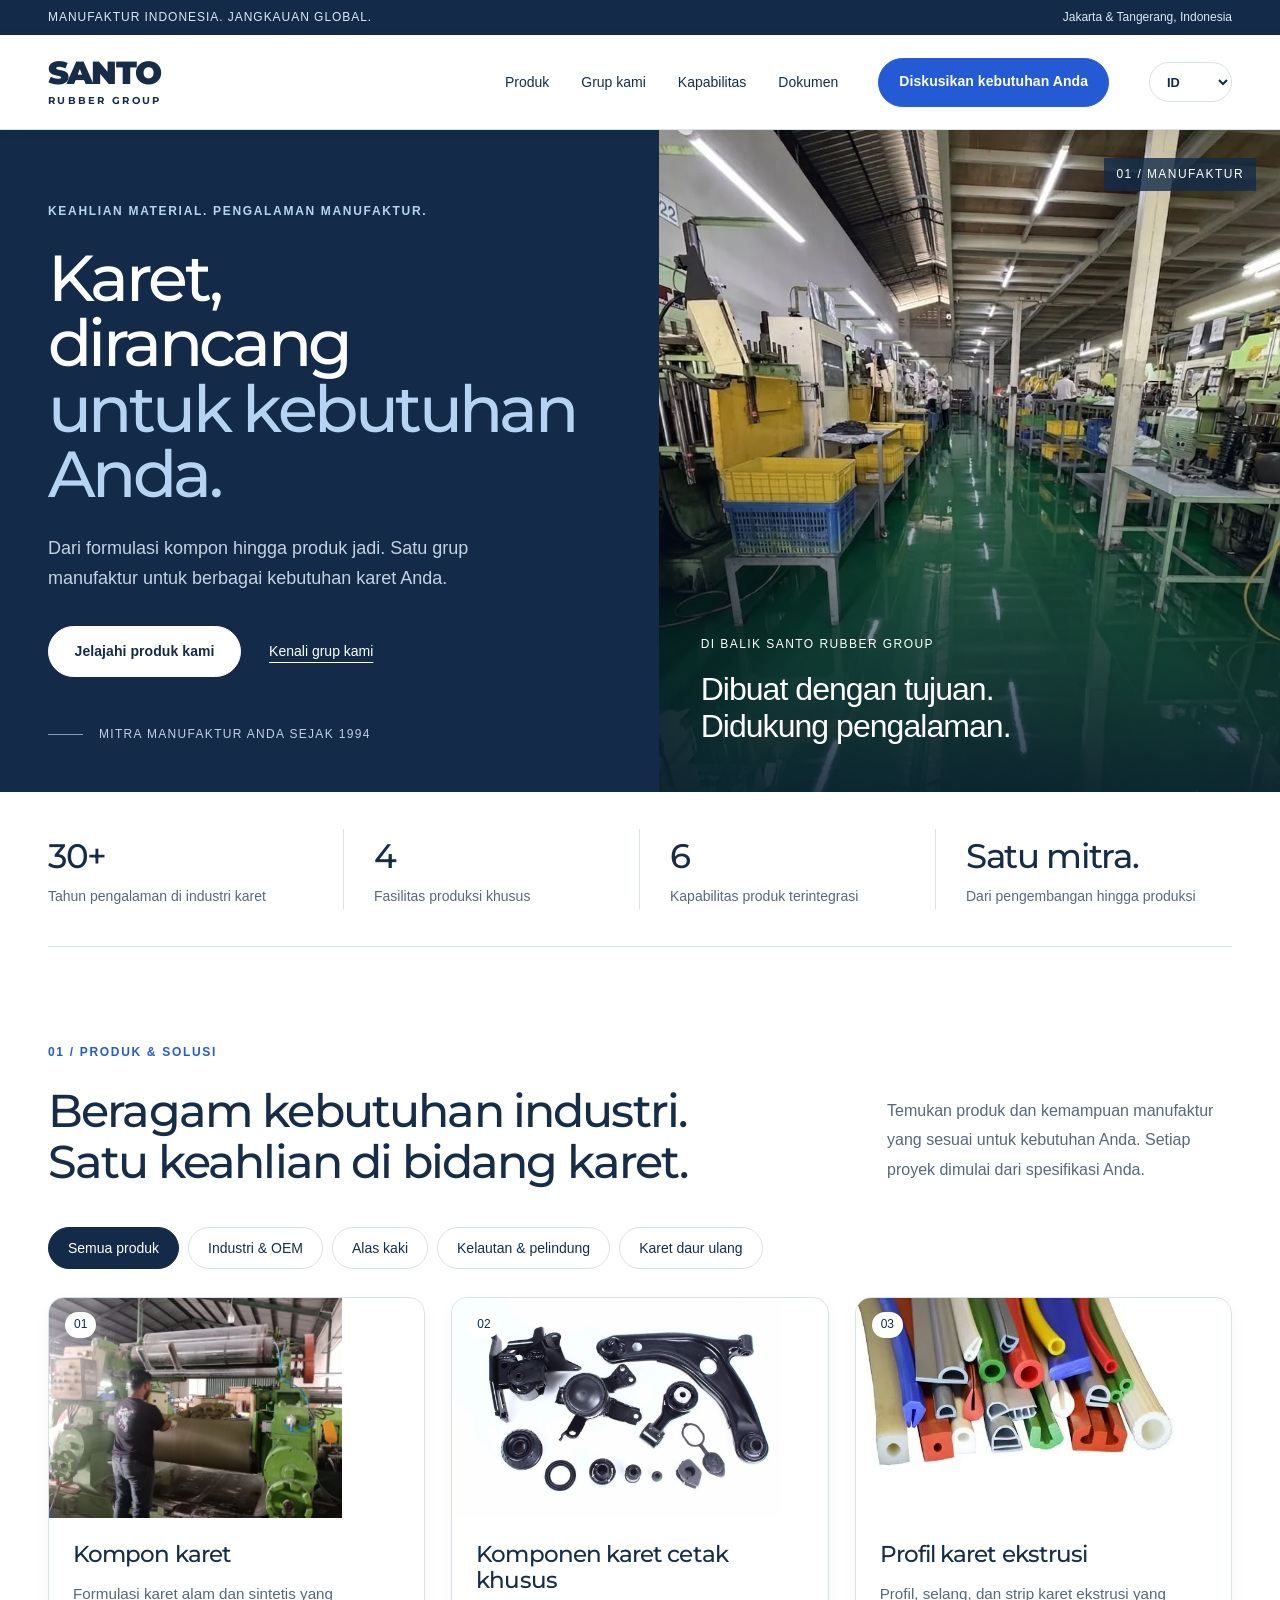
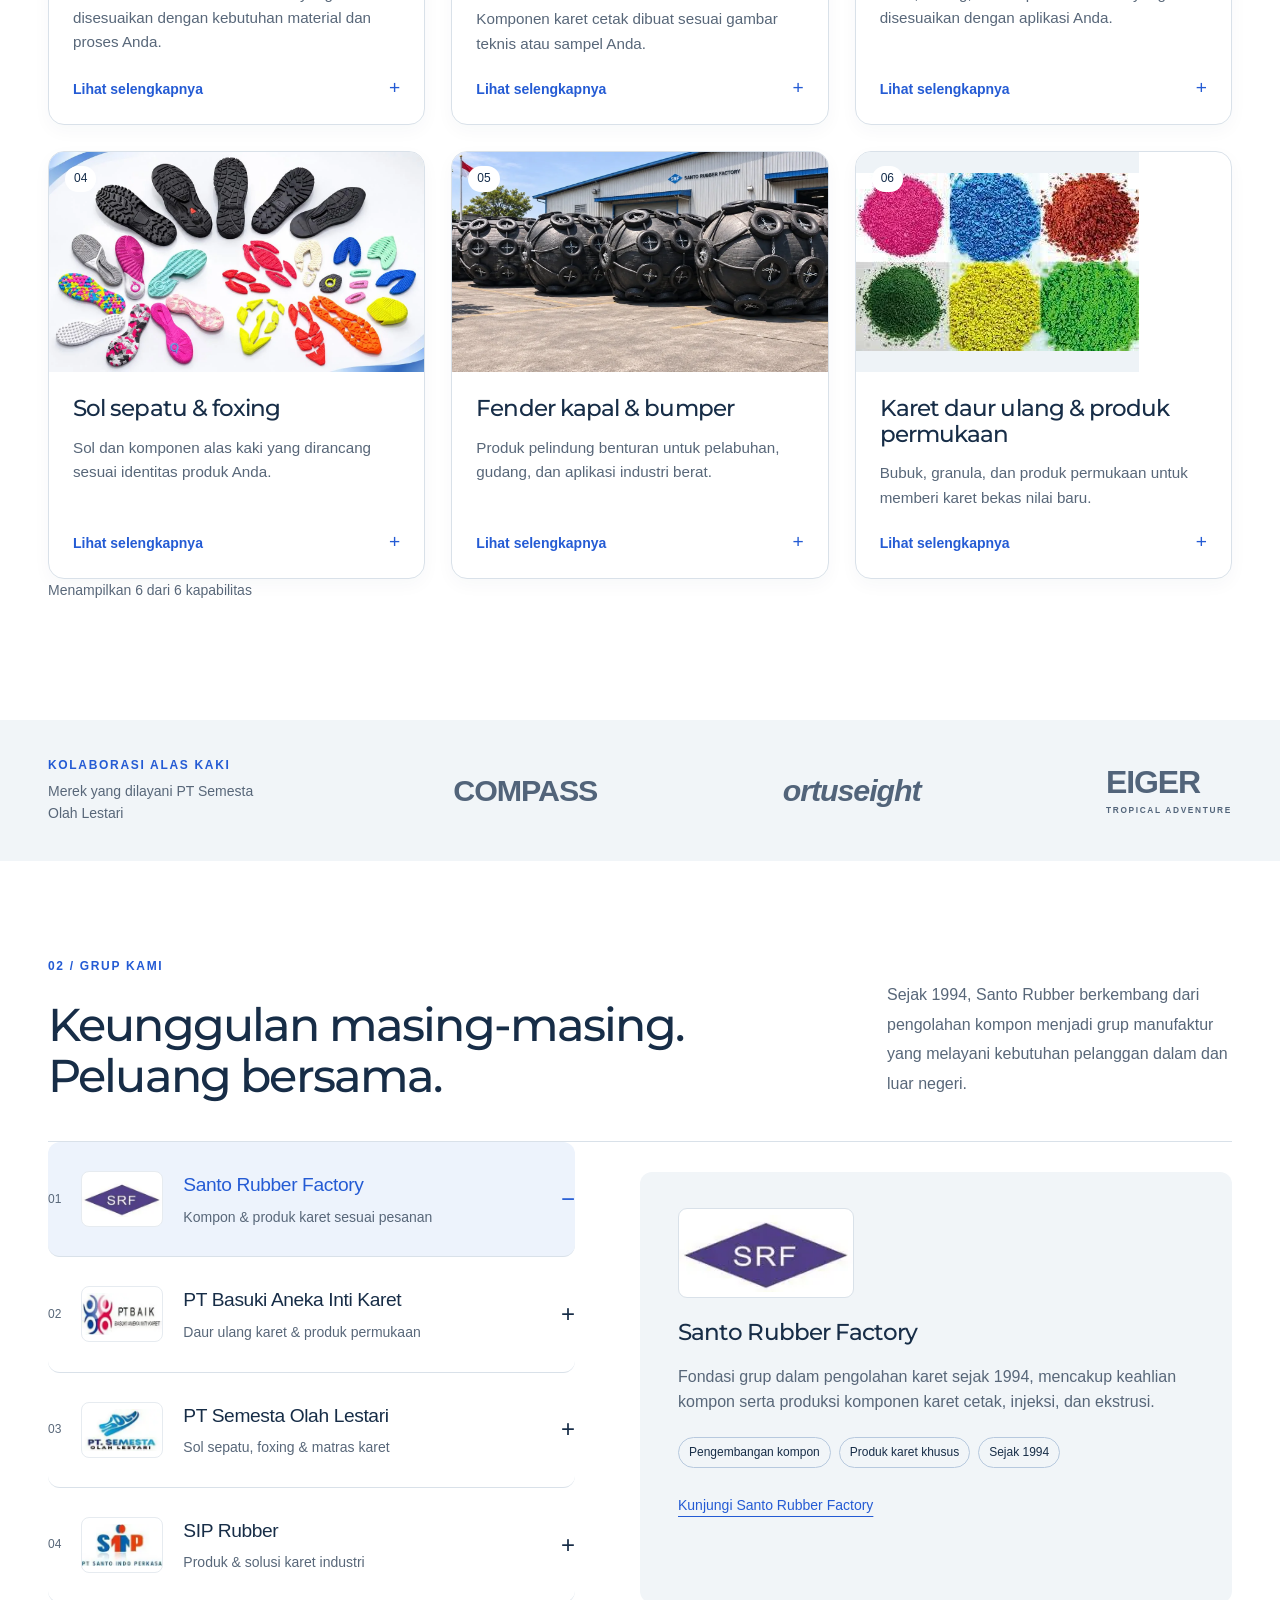
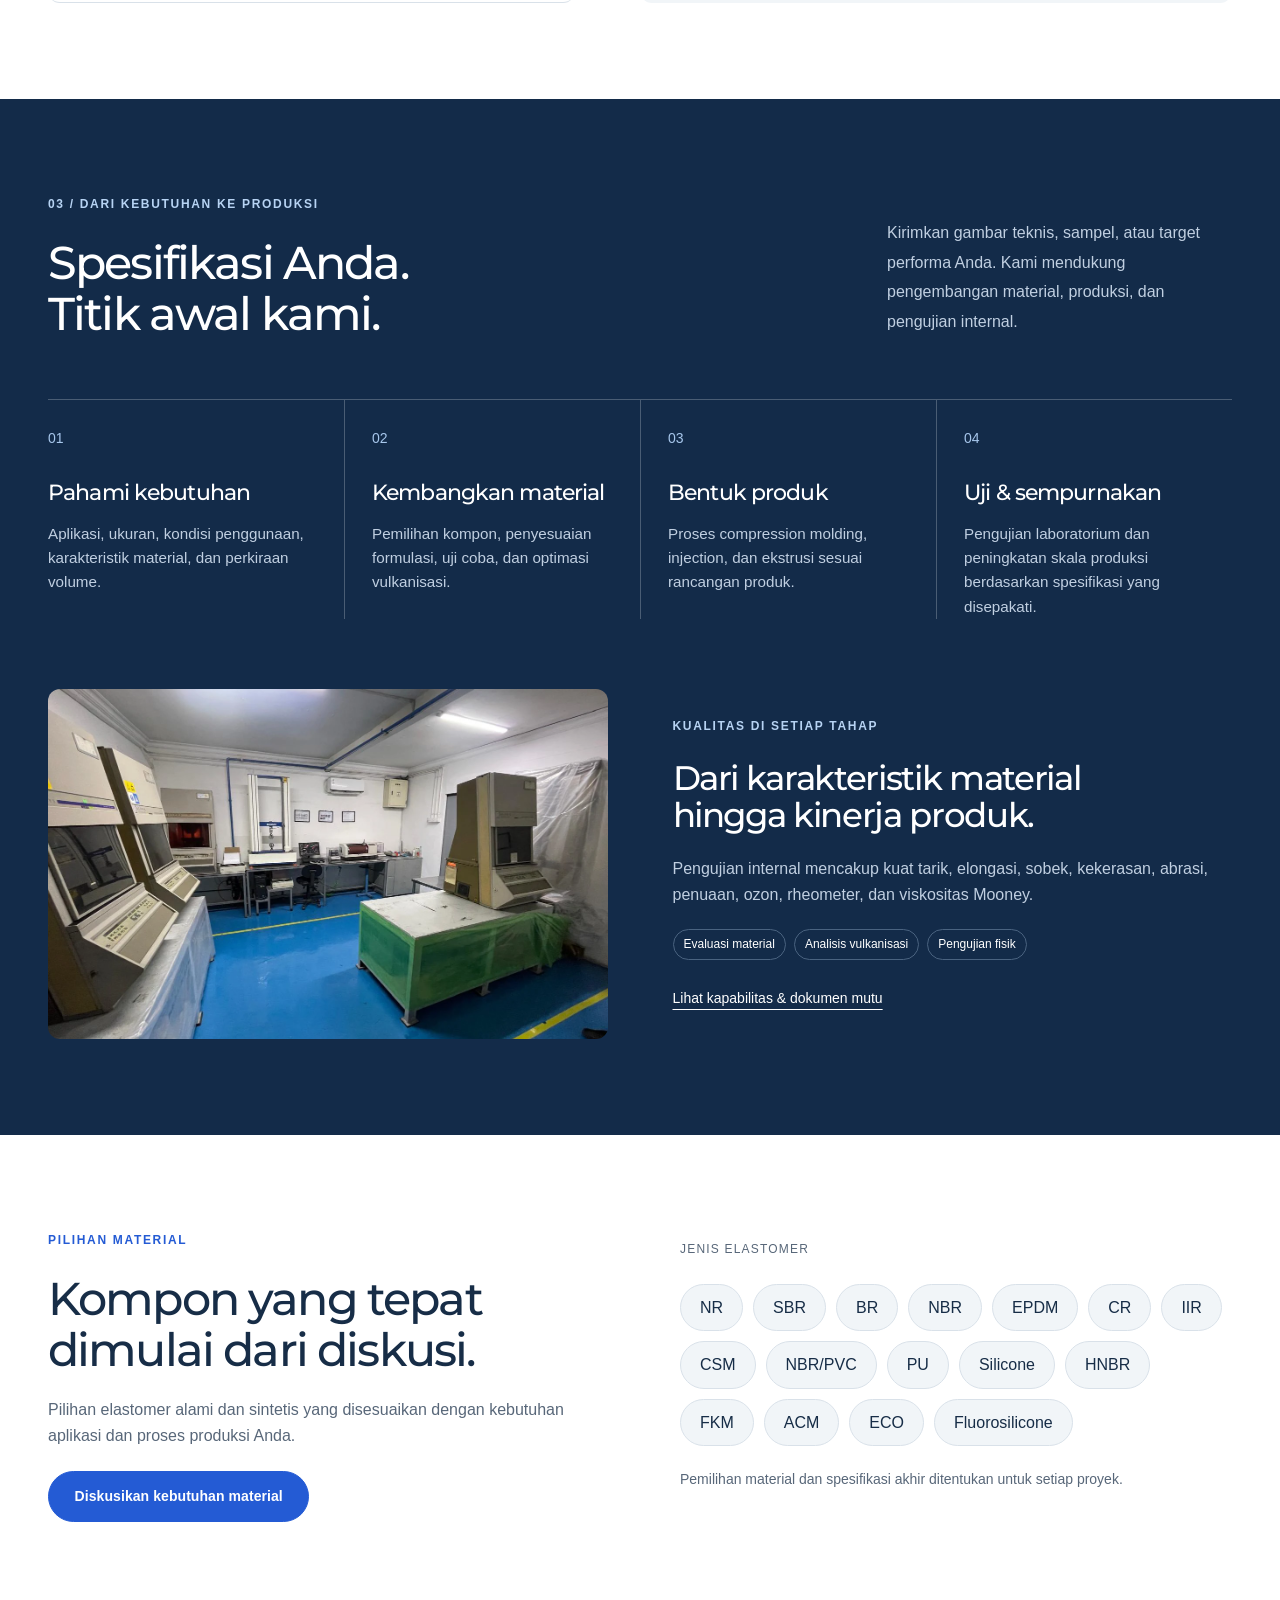
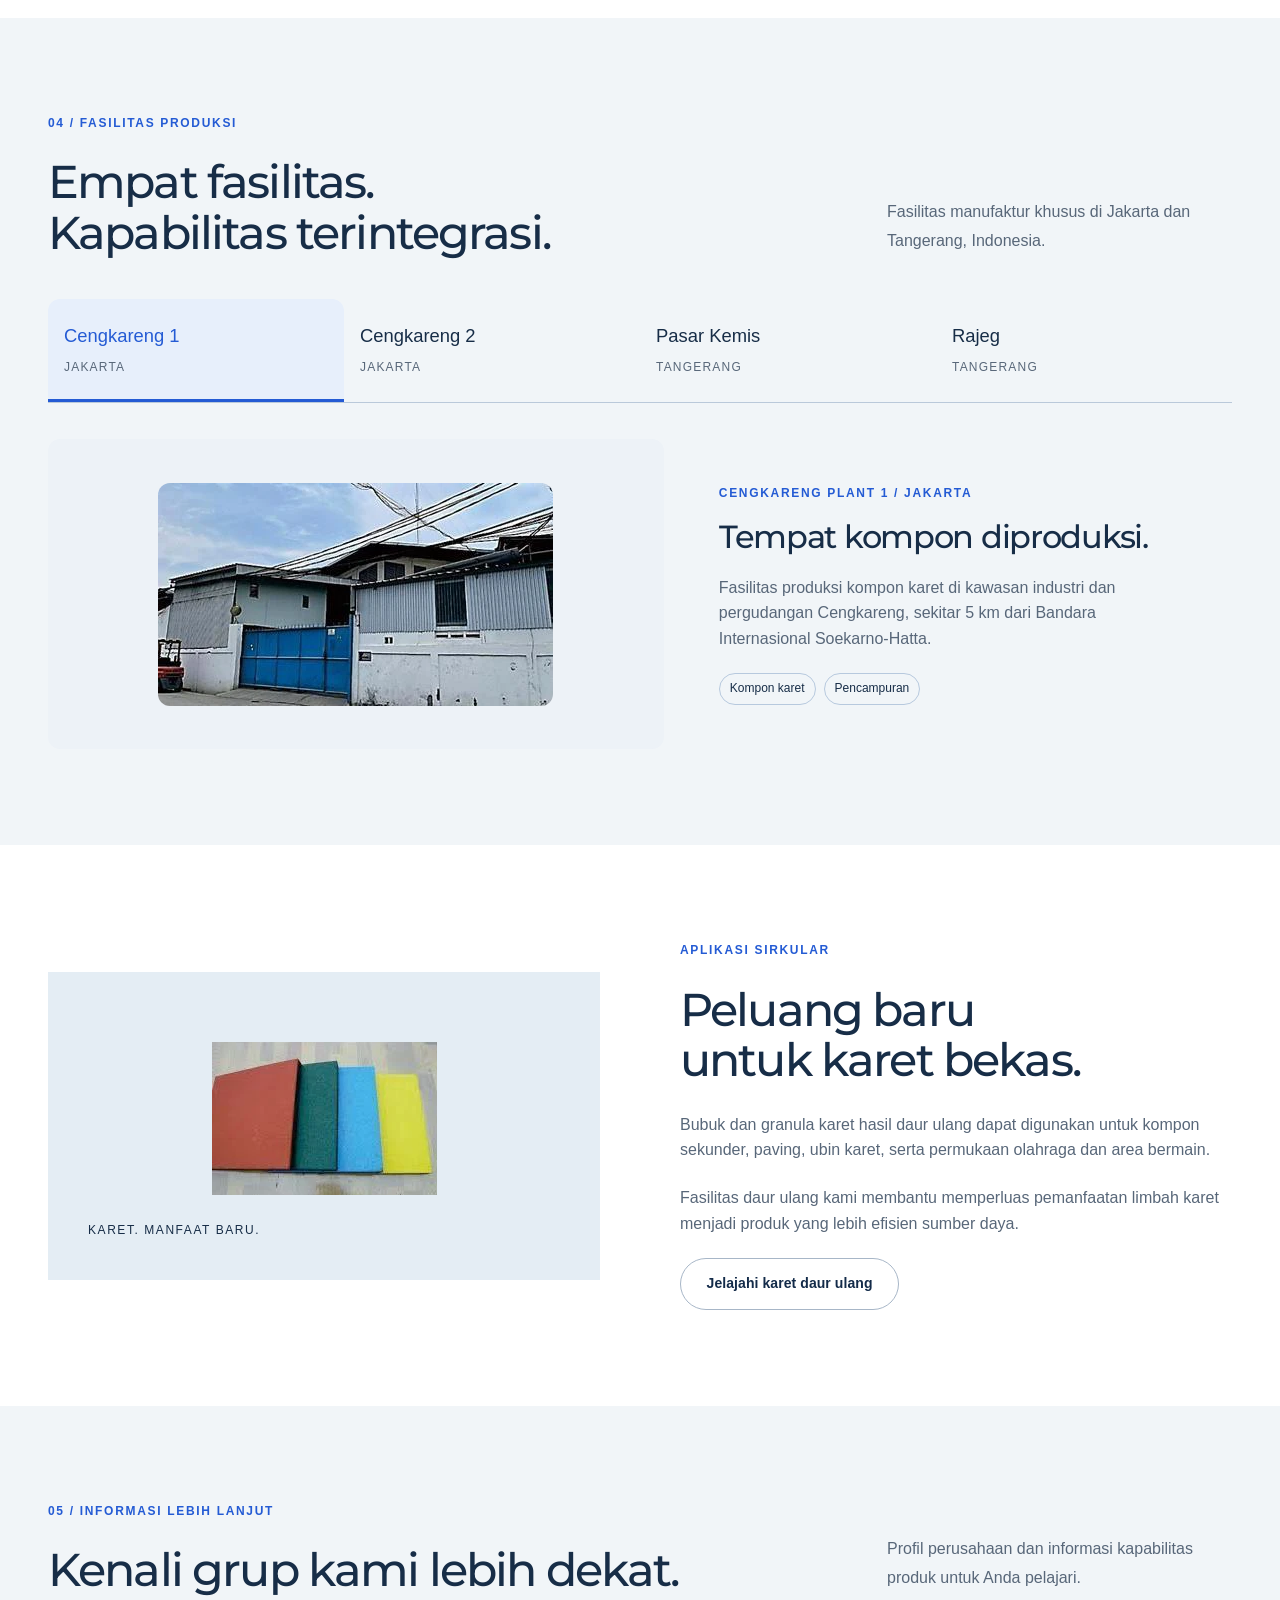
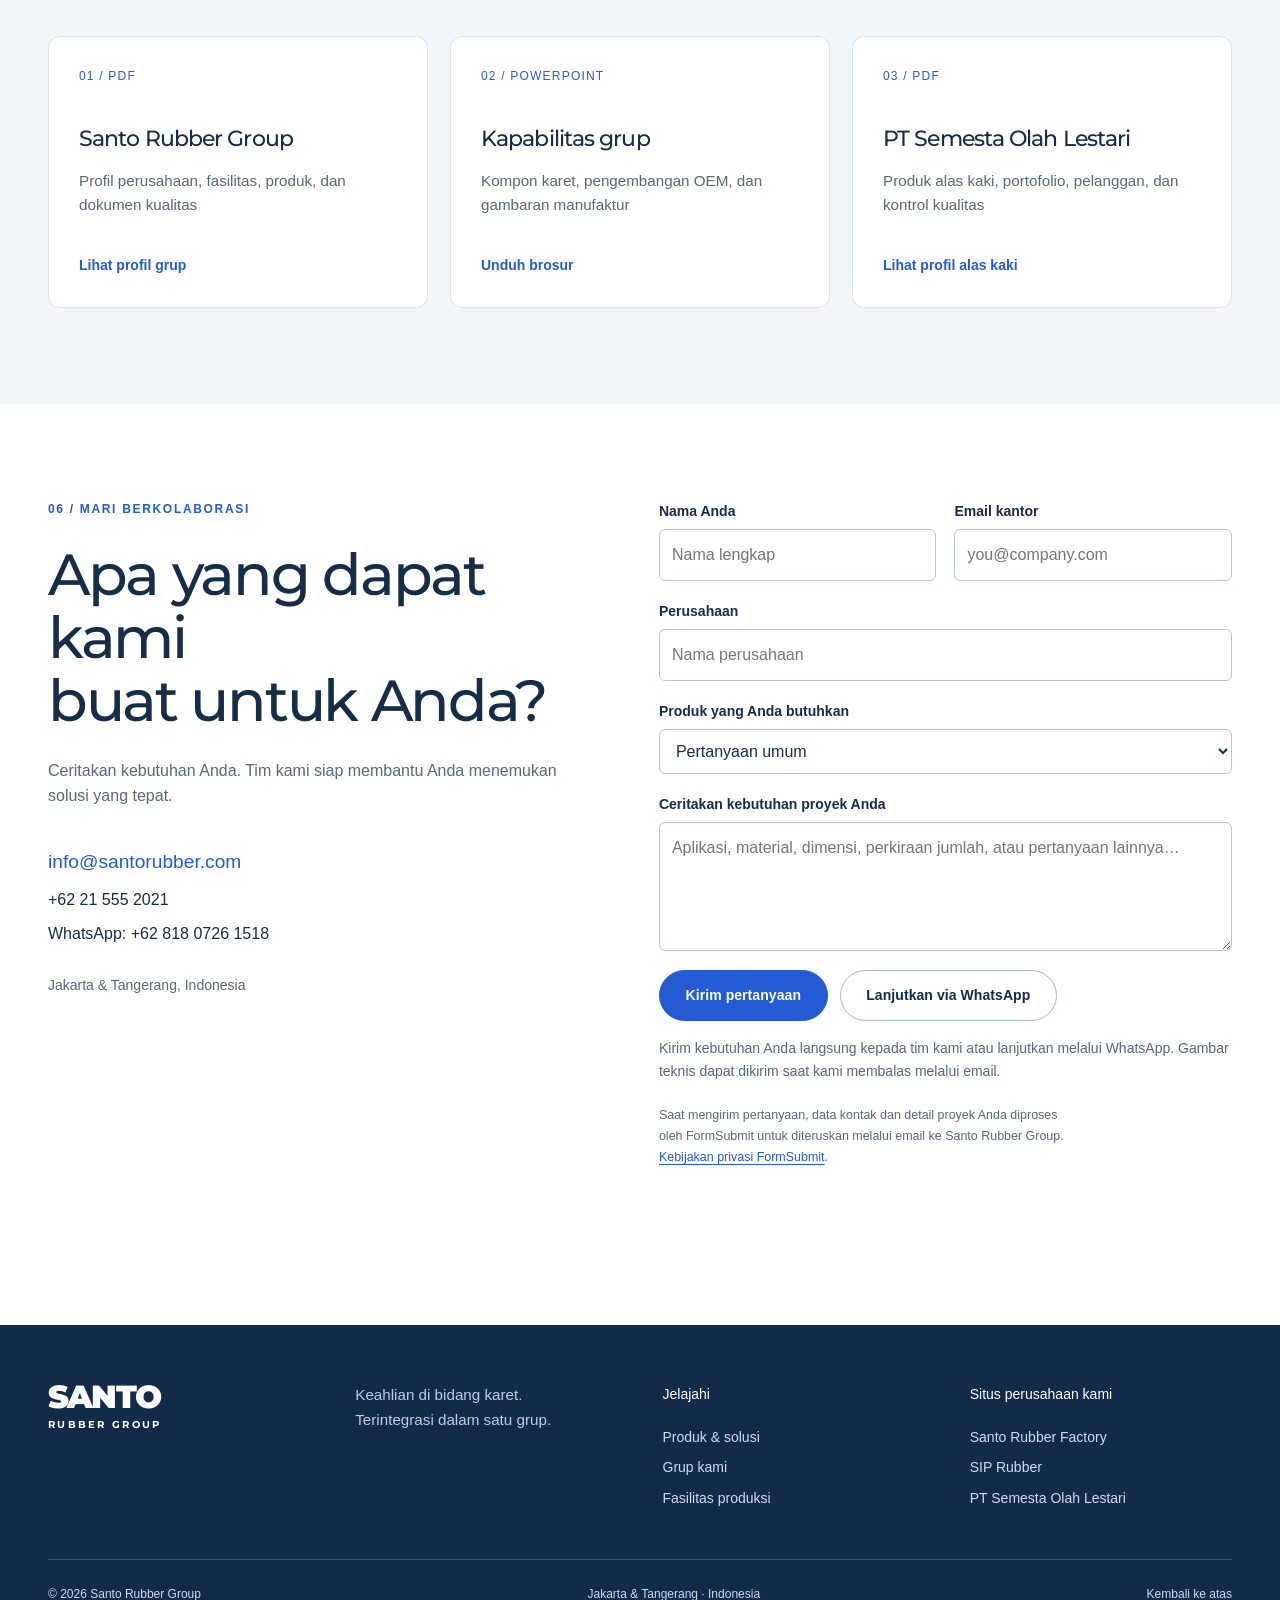
==== commit 936877df: "Refresh rounded button stylesheet in id/index.html" ====
--- a/id/index.html
+++ b/id/index.html
@@ -31,7 +31,7 @@
 <script type="application/ld+json">{"@context":"https://schema.org","@graph":[{"@type":"Organization","@id":"https://santorubber.com/#organization","name":"Santo Rubber Group","url":"https://santorubber.com/","email":"info@santorubber.com","description":"Indonesian rubber manufacturing group providing rubber compounds, industrial rubber components, footwear products and rubber recycling.","contactPoint":{"@type":"ContactPoint","contactType":"sales inquiries","email":"info@santorubber.com","availableLanguage":["English","Indonesian","Chinese"]}},{"@type":"WebSite","@id":"https://santorubber.com/#website","url":"https://santorubber.com/","name":"Santo Rubber Group","publisher":{"@id":"https://santorubber.com/#organization"},"inLanguage":["en","id","zh-Hans"]},{"@type":"WebPage","@id":"https://santorubber.com/id/#webpage","url":"https://santorubber.com/id/","name":"Santo Rubber Group | Produsen Karet Industri Indonesia","description":"Produsen kompon karet, komponen karet khusus, profil ekstrusi, sol sepatu, fender kapal, dan karet daur ulang di Indonesia sejak 1994.","isPartOf":{"@id":"https://santorubber.com/#website"},"about":{"@id":"https://santorubber.com/#organization"},"inLanguage":"id"}]}</script>
 <meta name="theme-color" content="#132b49">
 <link rel="icon" type="image/svg+xml" href="data:image/svg+xml,%3Csvg xmlns='http://www.w3.org/2000/svg' viewBox='0 0 32 32'%3E%3Crect width='32' height='32' rx='5' fill='%23132b49'/%3E%3Ctext x='16' y='24' text-anchor='middle' font-family='Arial' font-size='24' font-weight='bold' fill='white'%3ES%3C/text%3E%3C/svg%3E">
-<link rel="stylesheet" href="/styles.css?v=20261113-inquiry-seo"><script src="/i18n.js" defer></script><script src="/app.js?v=20261113-inquiry-seo" defer></script>
+<link rel="stylesheet" href="/styles.css?v=20261115-rounded-controls"><script src="/i18n.js" defer></script><script src="/app.js?v=20261113-inquiry-seo" defer></script>
 </head>
 <body>
 <a class="skip" href="#main">Lewati ke konten</a>
--- a/styles.css
+++ b/styles.css
@@ -199,3 +199,111 @@
   }
   .facility-panel .facility-photo-frame{height:245px}
 }
+
+
+/* Direct inquiry form: accessible sending state, privacy disclosure and fallback. */
+.form-trap{position:absolute!important;left:-10000px!important;top:auto!important;width:1px!important;height:1px!important;overflow:hidden!important;opacity:0!important;pointer-events:none!important}
+.inquiry-notice,.inquiry-privacy{line-height:1.65}
+.inquiry-privacy{font-size:.78rem;color:var(--muted);max-width:60ch}
+.inquiry-privacy a{color:var(--blue);text-decoration:underline;text-underline-offset:3px}
+.inquiry-fallback-actions{display:flex;align-items:center;gap:22px;flex-wrap:wrap;margin:14px 0}
+#email-fallback{border-top:1px solid var(--line);padding-top:12px}
+#inquiry-status{min-height:1.3em;line-height:1.6;overflow-wrap:anywhere}
+#inquiry-form button[aria-busy="true"]{cursor:wait;opacity:.7}
+#inquiry-form button:disabled{pointer-events:none}
+@media(max-width:540px){
+ .form-actions{gap:10px}
+ .form-actions .button{width:100%;text-align:center}
+ .inquiry-fallback-actions{gap:14px}
+}
+
+
+/* Shared shape system — maintain the same rounded controls in every locale and viewport.
+   Pills are reserved for actions / chips; content cards and form fields retain softer corners. */
+:root{
+  --button-radius:999px;
+  --control-radius:12px;
+  --interactive-card-radius:16px;
+}
+.button,
+.filters button,
+.language-switcher select{
+  border-radius:var(--button-radius);
+}
+.button{
+  padding-inline:clamp(18px,2vw,26px);
+  text-align:center;
+  white-space:normal;
+}
+.filters button{
+  min-height:42px;
+  display:inline-flex;
+  align-items:center;
+  justify-content:center;
+  line-height:1.3;
+}
+.language-switcher select{
+  min-height:40px;
+  padding-left:13px;
+  padding-right:22px;
+}
+.menu,
+.dialog-close{
+  border-radius:50%;
+  display:flex;
+  align-items:center;
+  justify-content:center;
+}
+.menu{
+  display:none;
+  flex:0 0 44px;
+  width:44px;
+  height:44px;
+  min-width:44px;
+  padding:0;
+  color:var(--navy);
+}
+.dialog-close{overflow:hidden;}
+.menu:hover,.dialog-close:hover{background:#e9f0fa}
+.product{border-radius:var(--interactive-card-radius)}
+dialog{border-radius:var(--interactive-card-radius);overflow:auto}
+.product-gallery img{border-radius:var(--control-radius)}
+.company-list button{
+  border-radius:var(--control-radius);
+  transition:background-color .18s ease,color .18s ease;
+}
+.company-list button:hover{background:#f2f6fc}
+.company-list button[aria-selected="true"]{background:#edf3fc}
+.facility-tabs button{
+  border-radius:var(--control-radius) var(--control-radius) 0 0;
+  transition:background-color .18s ease,color .18s ease;
+}
+.facility-tabs button:hover{background:#edf3fa}
+.facility-tabs button[aria-selected="true"]{background:#e7effb}
+.pill-row span,.material-tags span,.product-num{border-radius:var(--button-radius)}
+input,select,textarea{border-radius:var(--control-radius)}
+.inquiry-fallback-actions .text-link{
+  display:inline-flex;
+  align-items:center;
+  justify-content:center;
+  min-height:40px;
+  padding:8px 16px;
+  text-align:center;
+  text-decoration:none;
+  border:1px solid #9ab0c8;
+  border-radius:var(--button-radius);
+  background:white;
+  transition:background-color .18s ease;
+}
+.inquiry-fallback-actions .text-link:hover{background:#edf3fb}
+@media(max-width:1050px){
+  .menu{display:flex}
+}
+@media(max-width:600px){
+  .button{min-height:44px}
+  .language-switcher select{min-height:38px}
+  .menu{flex-basis:42px;width:42px;height:42px;min-width:42px}
+}
+@media(prefers-reduced-motion:reduce){
+  .company-list button,.facility-tabs button,.inquiry-fallback-actions .text-link{transition:none}
+}
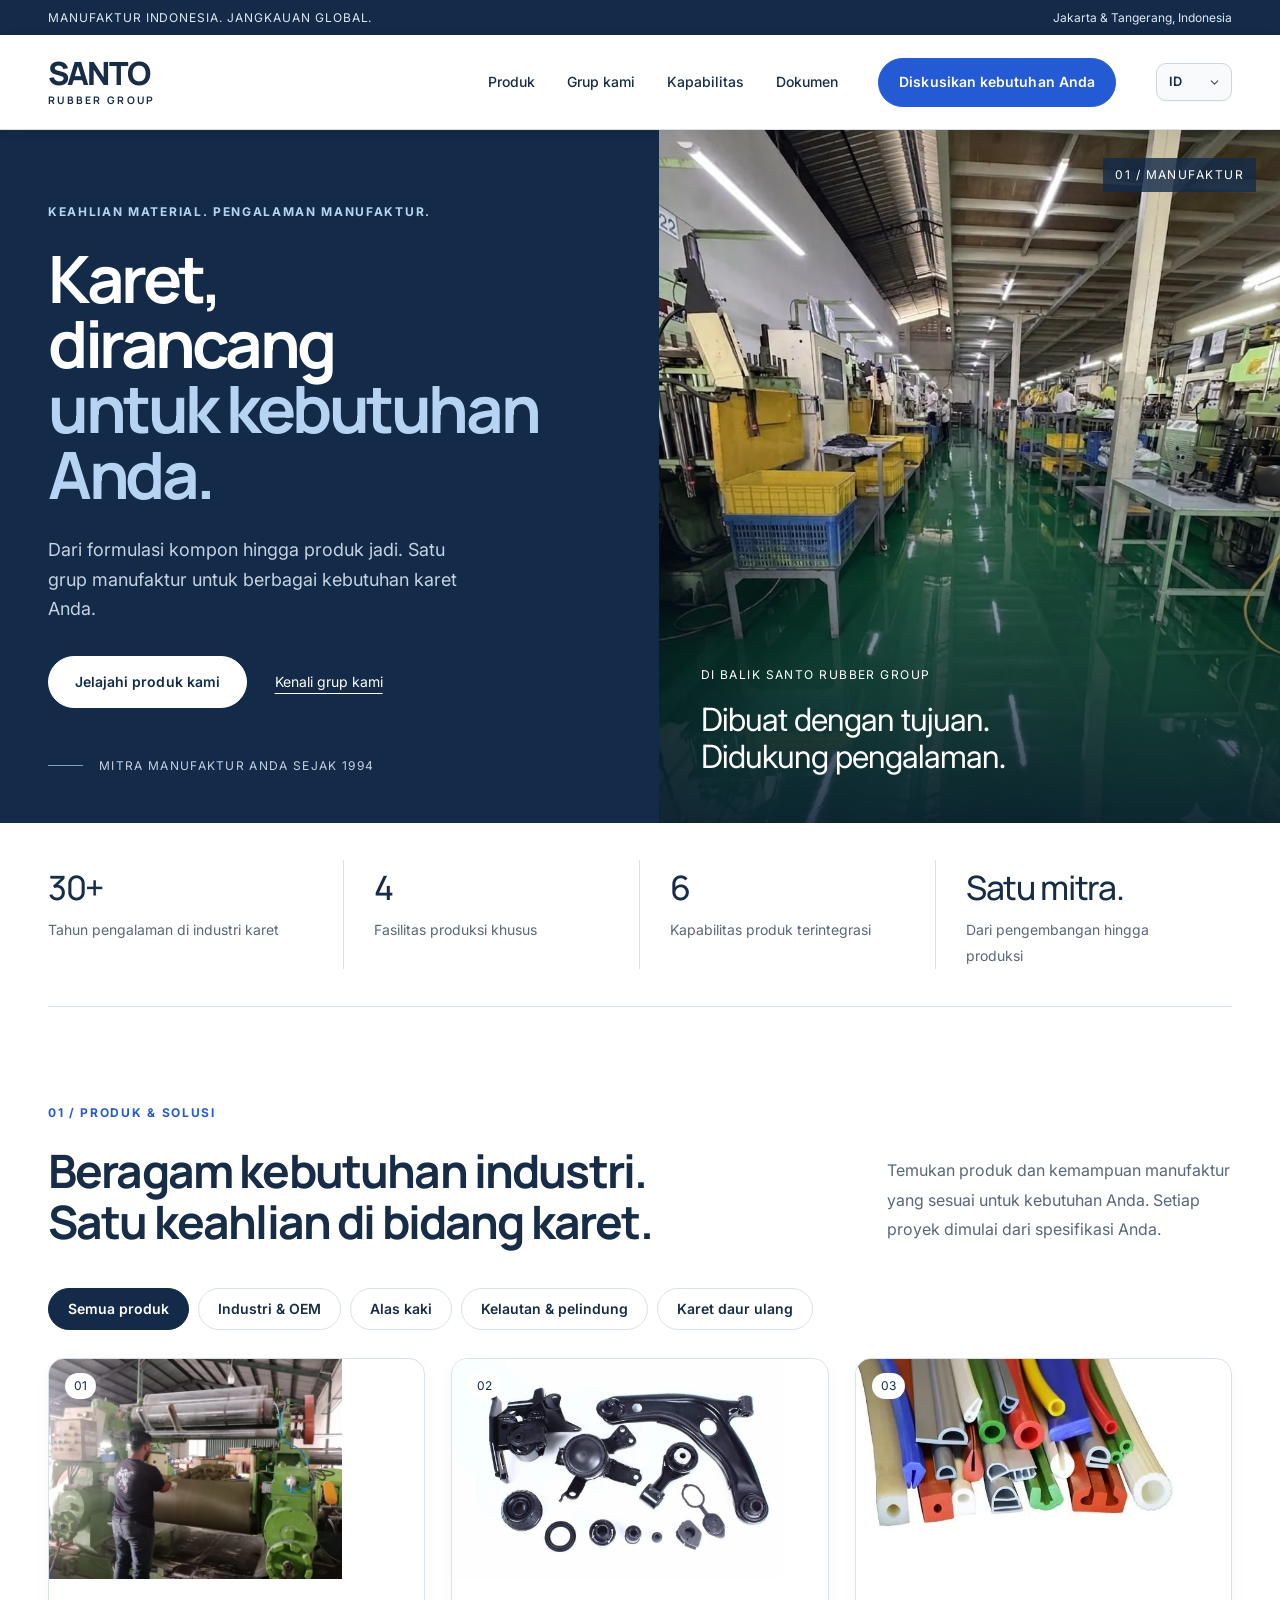
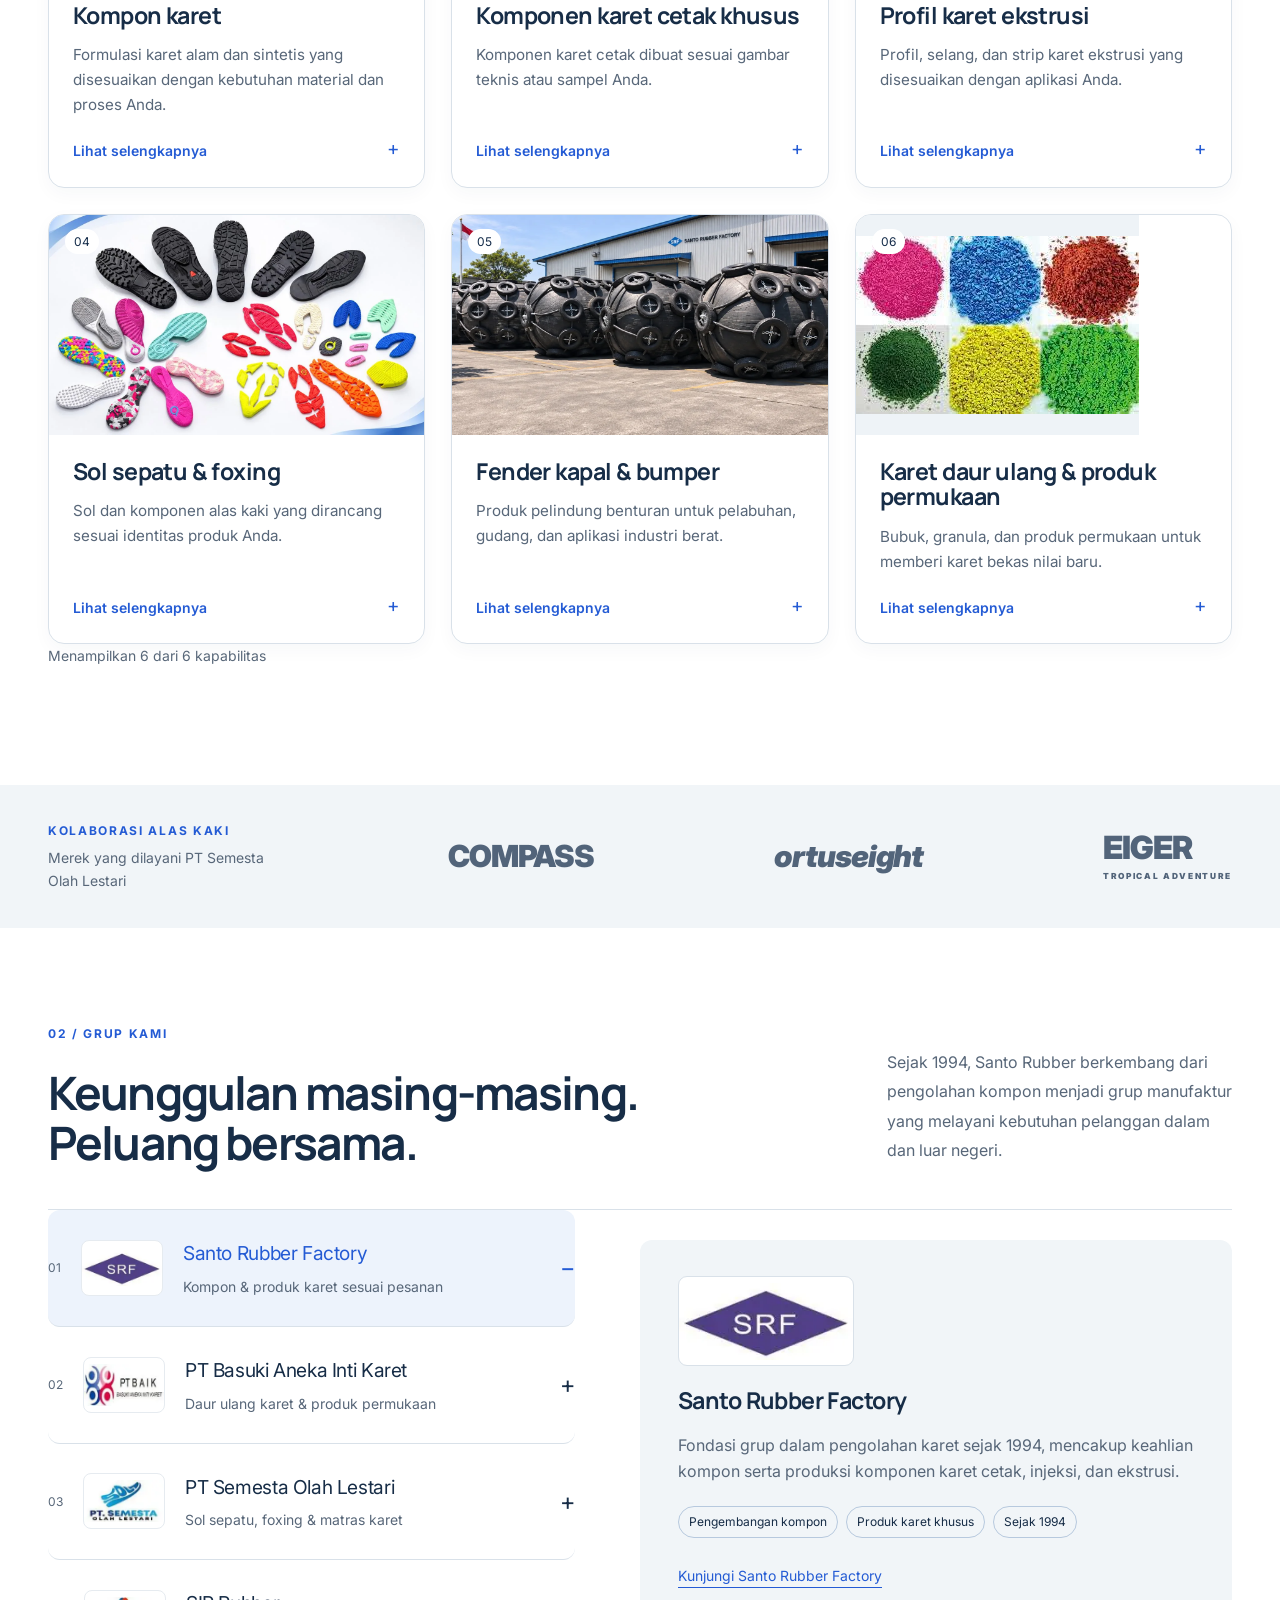
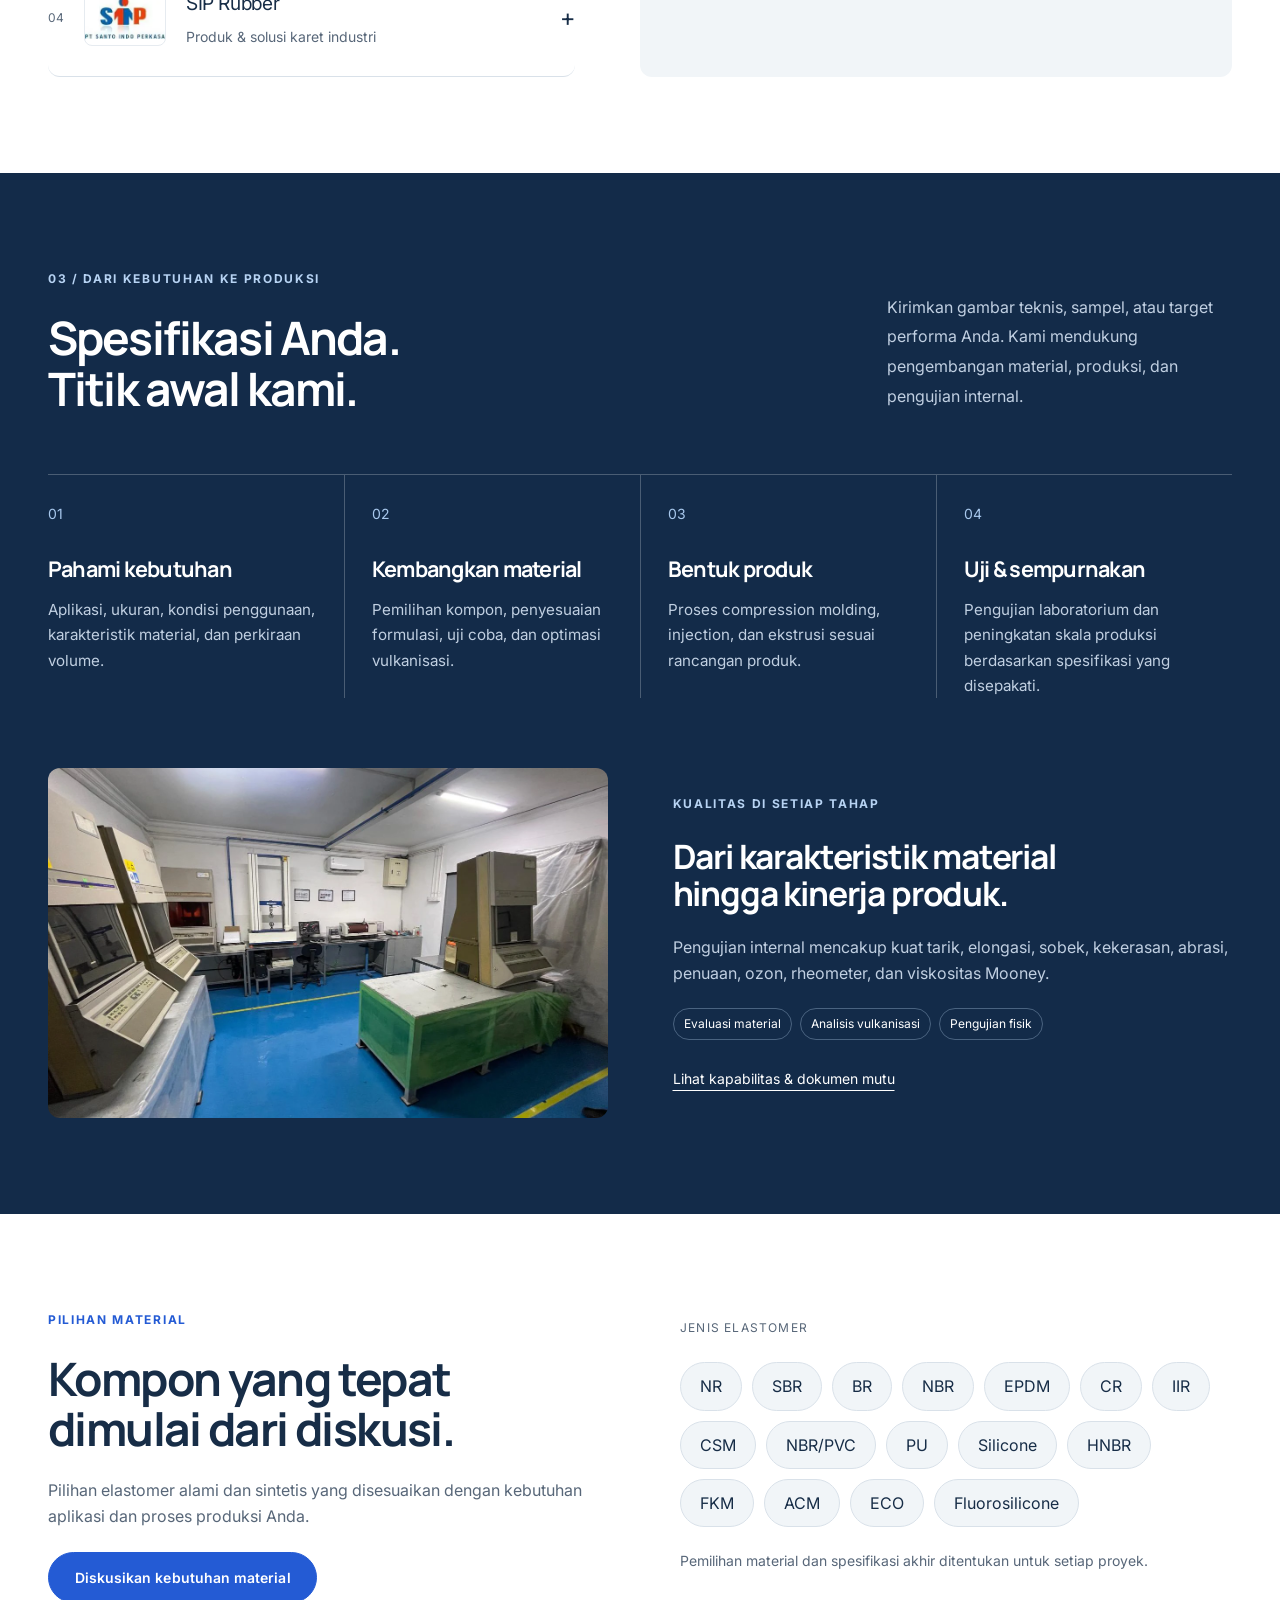
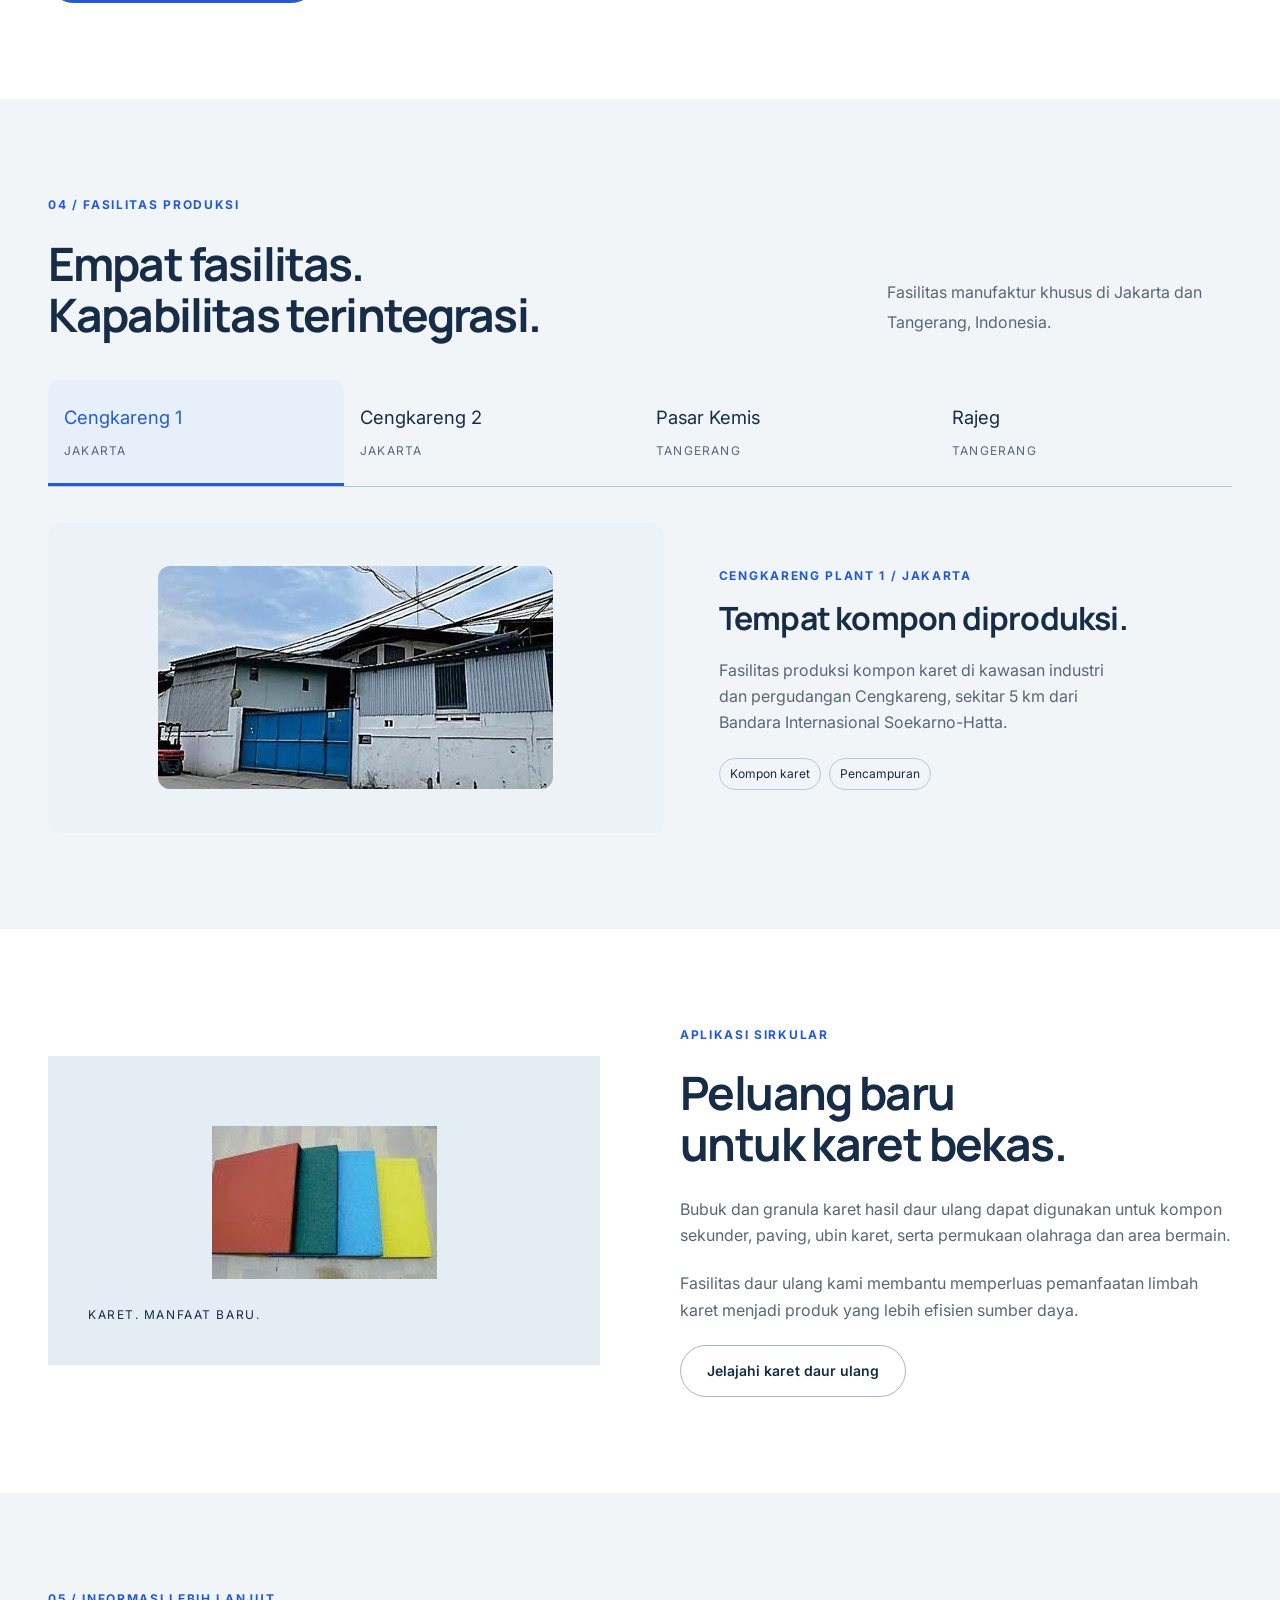
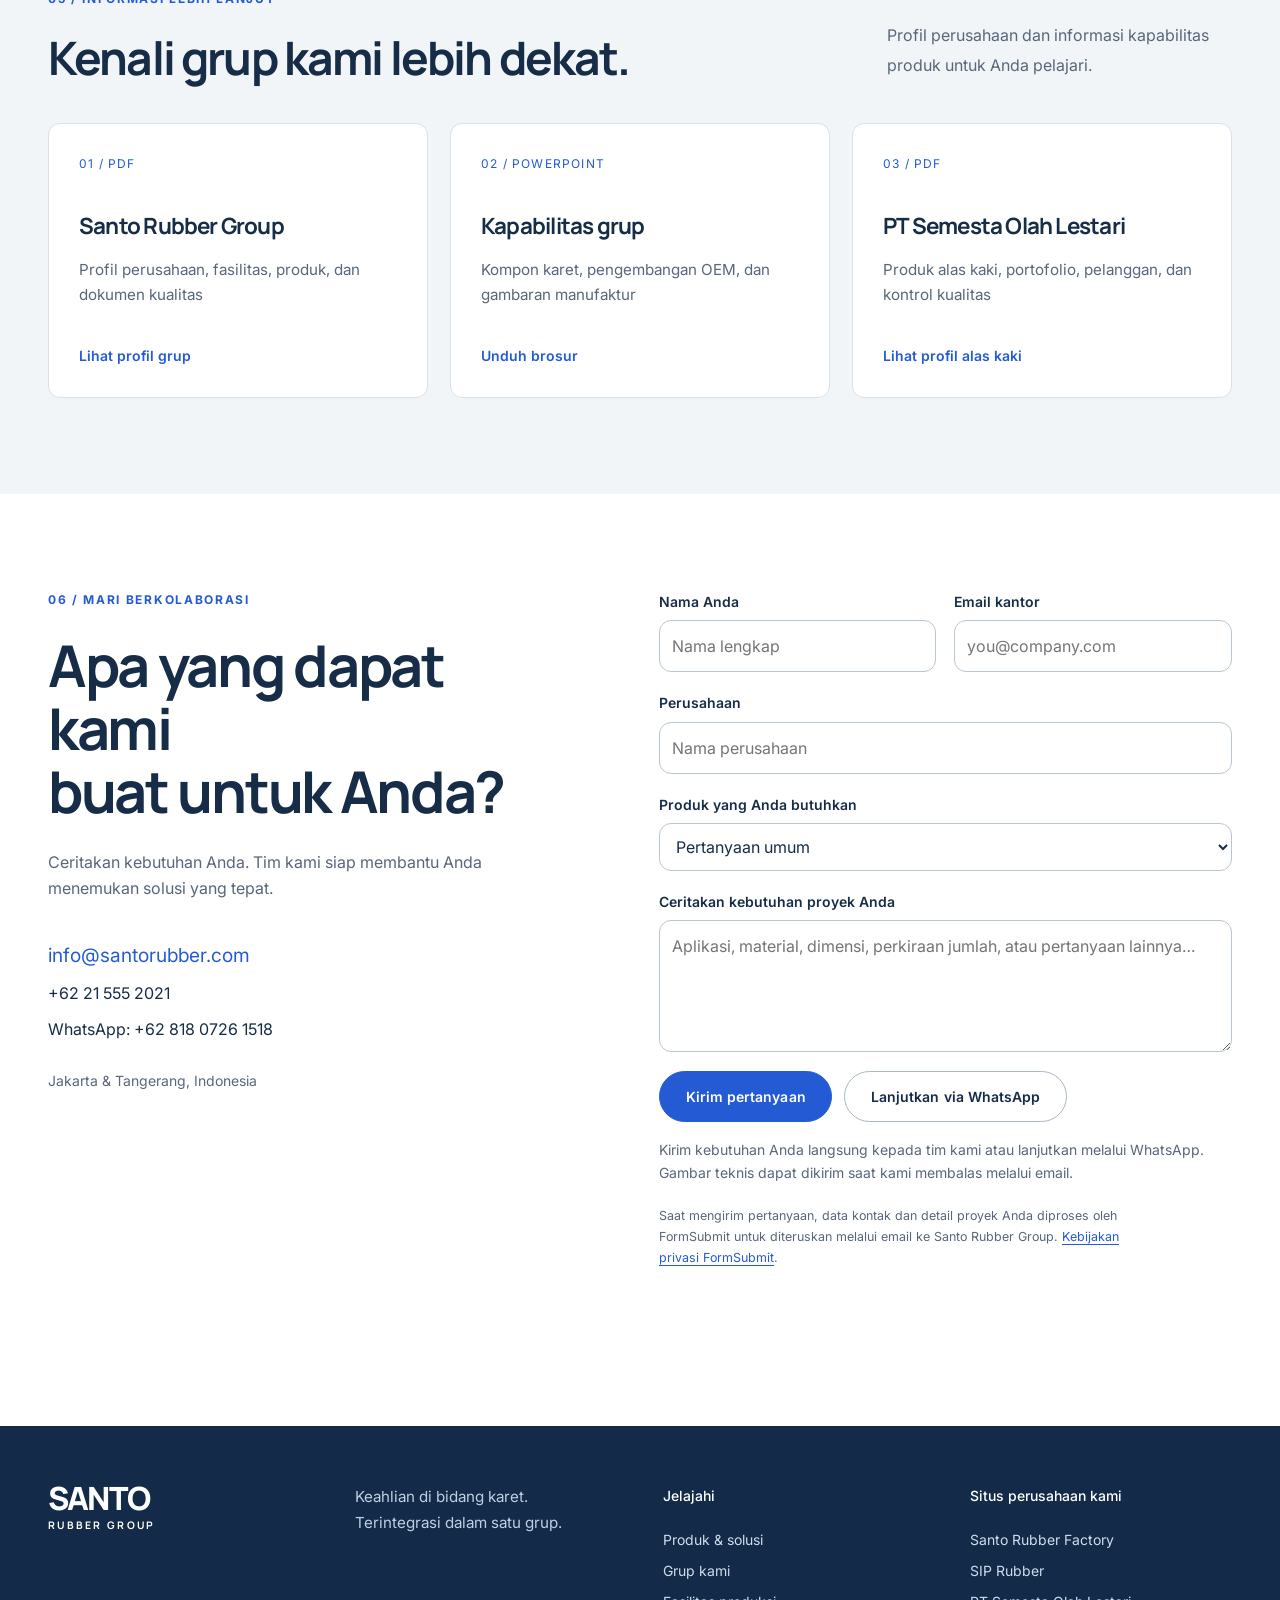
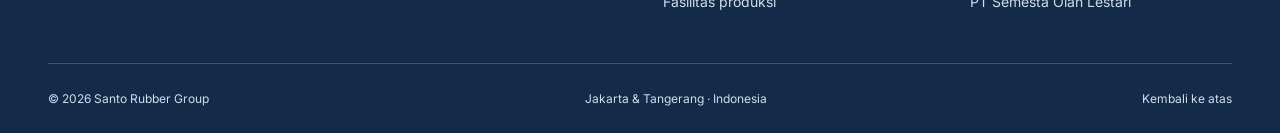
==== commit cc8d206c: "Load refreshed typography and compact language selector on id/index.html" ====
--- a/id/index.html
+++ b/id/index.html
@@ -31,7 +31,7 @@
 <script type="application/ld+json">{"@context":"https://schema.org","@graph":[{"@type":"Organization","@id":"https://santorubber.com/#organization","name":"Santo Rubber Group","url":"https://santorubber.com/","email":"info@santorubber.com","description":"Indonesian rubber manufacturing group providing rubber compounds, industrial rubber components, footwear products and rubber recycling.","contactPoint":{"@type":"ContactPoint","contactType":"sales inquiries","email":"info@santorubber.com","availableLanguage":["English","Indonesian","Chinese"]}},{"@type":"WebSite","@id":"https://santorubber.com/#website","url":"https://santorubber.com/","name":"Santo Rubber Group","publisher":{"@id":"https://santorubber.com/#organization"},"inLanguage":["en","id","zh-Hans"]},{"@type":"WebPage","@id":"https://santorubber.com/id/#webpage","url":"https://santorubber.com/id/","name":"Santo Rubber Group | Produsen Karet Industri Indonesia","description":"Produsen kompon karet, komponen karet khusus, profil ekstrusi, sol sepatu, fender kapal, dan karet daur ulang di Indonesia sejak 1994.","isPartOf":{"@id":"https://santorubber.com/#website"},"about":{"@id":"https://santorubber.com/#organization"},"inLanguage":"id"}]}</script>
 <meta name="theme-color" content="#132b49">
 <link rel="icon" type="image/svg+xml" href="data:image/svg+xml,%3Csvg xmlns='http://www.w3.org/2000/svg' viewBox='0 0 32 32'%3E%3Crect width='32' height='32' rx='5' fill='%23132b49'/%3E%3Ctext x='16' y='24' text-anchor='middle' font-family='Arial' font-size='24' font-weight='bold' fill='white'%3ES%3C/text%3E%3C/svg%3E">
-<link rel="stylesheet" href="/styles.css?v=20261115-rounded-controls"><script src="/i18n.js" defer></script><script src="/app.js?v=20261113-inquiry-seo" defer></script>
+<link rel="stylesheet" href="/styles.css?v=20261115-font-nav"><script src="/i18n.js" defer></script><script src="/app.js?v=20261113-inquiry-seo" defer></script>
 </head>
 <body>
 <a class="skip" href="#main">Lewati ke konten</a>
--- a/styles.css
+++ b/styles.css
@@ -1,9 +1,9 @@
 
 /* Corporate typography and spacing refresh — shared by EN / ID / ZH. */
-@import url('https://fonts.googleapis.com/css2?family=Montserrat:wght@400;500;600;700;800&family=Poppins:wght@400;500;600&display=swap');
+@import url('https://fonts.googleapis.com/css2?family=Inter:wght@400;500;600;700&family=Manrope:wght@500;600;700;800&display=swap');
 :root{--radius:12px;--surface-shadow:0 14px 36px rgba(19,43,73,.07)}
-body{font-family:'Poppins',Arial,'Noto Sans SC','Microsoft YaHei',sans-serif;font-size:15px;line-height:1.7}
-h1,h2,h3,.wordmark,.facts b{font-family:'Montserrat','Noto Sans SC','Microsoft YaHei',Arial,sans-serif}
+body{font-family:'Inter','Noto Sans SC','PingFang SC','Microsoft YaHei',system-ui,sans-serif;font-size:16px;line-height:1.65}
+h1,h2,h3,.wordmark,.facts b{font-family:'Manrope','Noto Sans SC','PingFang SC','Microsoft YaHei',system-ui,sans-serif}
 h1,h2,h3{font-weight:600;letter-spacing:-.035em}
 html[lang="zh-Hans"] h1,html[lang="zh-Hans"] h2,html[lang="zh-Hans"] h3{letter-spacing:-.015em}
 .section{padding-top:104px;padding-bottom:104px}
@@ -28,7 +28,7 @@
 @media(max-width:800px){.hero h1{font-size:clamp(2.8rem,7.6vw,4.8rem)}.section-heading{gap:26px}.product-image{height:225px}}
 @media(max-width:540px){.section{padding-top:56px;padding-bottom:56px}.section-heading{margin-bottom:30px}.hero h1{font-size:clamp(2.6rem,11vw,3.9rem)}.product-copy{padding:22px}.product-image{height:230px}}
 
-:root{--navy:#132b49;--ink:#172d47;--blue:#245bd4;--muted:#586779;--line:#d9e1e9;--pale:#f1f5f8;--white:#fff;--accent:#b7d3f3}*{box-sizing:border-box}html{scroll-behavior:smooth;scroll-padding-top:95px}body{margin:0;color:var(--ink);font-family:Arial,Helvetica,sans-serif;font-size:16px;line-height:1.6}button,input,select,textarea{font:inherit}a{color:inherit;text-decoration:none}button,a,input,select,textarea{-webkit-tap-highlight-color:transparent}button{cursor:pointer}button:focus-visible,a:focus-visible,input:focus-visible,select:focus-visible,textarea:focus-visible,[tabindex]:focus-visible{outline:3px solid #568fec;outline-offset:5px}button{color:inherit}img{display:block;width:100%;object-fit:cover}p{color:var(--muted);margin:0 0 22px}h1,h2,h3{line-height:1.1;letter-spacing:-.04em;margin:0;font-weight:500}h2{font-size:clamp(2.2rem,3.6vw,3.5rem)}h3{font-size:1.45rem}section[id]{scroll-margin-top:25px}.wrap{width:min(1280px,calc(100% - 96px));margin:auto}.section{padding-top:96px;padding-bottom:96px}.eyebrow{font-size:.75rem;letter-spacing:.14em;font-weight:700;margin-bottom:24px;color:var(--blue)}.eyebrow.light{color:var(--accent)}.small{font-size:.875rem}.topline{background:var(--navy);color:#dde8f5;font-size:.75rem;letter-spacing:.08em}.topline .wrap{height:35px;display:flex;justify-content:space-between;align-items:center}.topline a{letter-spacing:0}header{position:sticky;top:0;z-index:20;background:#fff;border-bottom:1px solid var(--line)}.nav{height:94px;display:flex;align-items:center;gap:40px}.wordmark{font-size:2rem;font-weight:900;line-height:.9;letter-spacing:-.055em;display:block;flex-shrink:0}.wordmark span{display:block;font-size:.65rem;letter-spacing:.22em;font-weight:700;margin-top:8px}.nav nav{display:flex;gap:32px;margin-left:auto;font-size:.875rem}.nav nav a:hover{color:var(--blue)}.button{background:var(--blue);color:white;padding:15px 24px;border:1px solid var(--blue);font-size:.875rem;font-weight:600;display:inline-flex;align-items:center;justify-content:center;line-height:1.4;min-height:49px;transition:background .2s,transform .2s}.button:hover{background:#1948ad;border-color:#1948ad;transform:translateY(-2px)}.button.compact{padding:13px 20px}.button.white{background:#fff;color:var(--navy);border-color:#fff}.button.white:hover{background:#e6edf5}.button.outline{background:transparent;color:var(--navy);border:1px solid #a7b6c7}.button.outline:hover{background:#e5edf6}.menu{display:none;background:transparent;border:0;font-size:1.6rem}.hero{display:grid;grid-template-columns:1.06fr 1fr;background:var(--navy);color:white;min-height:660px}.hero-copy{padding:72px 60px 48px max(48px,calc((100vw - 1280px)/2));display:flex;flex-direction:column;align-items:flex-start}.hero h1{font-size:clamp(3.5rem,5.8vw,6rem);line-height:1;letter-spacing:-.055em}.hero h1 em{font-style:normal;color:var(--accent)}.hero p{font-size:1.125rem;color:#c5d2e2;max-width:440px;margin:28px 0 32px;line-height:1.65}.actions{display:flex;gap:28px;align-items:center}.text-link{color:inherit;font-size:.875rem;text-decoration:underline;text-underline-offset:6px;background:none;border:0;padding:0;display:inline-block}.hero-note{font-size:.75rem;letter-spacing:.11em;color:#c2d1e3;margin-top:auto;padding-top:48px;display:flex;align-items:center;gap:16px}.line{height:1px;background:#829fbd;width:35px}.hero-visual{position:relative;overflow:hidden}.hero-visual>img{height:100%;position:absolute;object-position:center 60%}.hero-visual:after{content:"";position:absolute;inset:0;background:linear-gradient(0deg,rgba(7,25,45,.85),transparent 65%)}.photo-caption{position:absolute;bottom:48px;left:42px;z-index:1}.photo-caption span{font-size:.75rem;letter-spacing:.12em}.photo-caption b{font-size:2rem;line-height:1.15;display:block;margin-top:15px;font-weight:400;letter-spacing:-.03em}.photo-index{position:absolute;right:24px;top:28px;z-index:1;color:white;font-size:.75rem;letter-spacing:.12em;background:#132b49c9;padding:7px 12px}.facts{display:grid;grid-template-columns:repeat(4,1fr);padding:37px 0;border-bottom:1px solid var(--line)}.facts>div{padding:0 30px;border-right:1px solid var(--line)}.facts>div:first-child{padding-left:0}.facts>div:last-child{border:0}.facts b{font-size:2.1rem;font-weight:500;letter-spacing:-.04em;display:block}.facts span{font-size:.875rem;color:var(--muted)}.section-heading{display:flex;justify-content:space-between;gap:60px;align-items:flex-end;margin-bottom:40px}.section-heading>p{max-width:345px;margin:0 0 3px}.filters{display:flex;gap:9px;flex-wrap:wrap;margin:35px 0 28px}.filters button{background:white;padding:10px 19px;border:1px solid var(--line);border-radius:30px;font-size:.875rem}.filters button:hover{border-color:var(--blue)}.filters button.active{background:var(--navy);color:white;border-color:var(--navy)}.products-grid{display:grid;grid-template-columns:repeat(3,1fr);gap:26px}.product{display:flex;flex-direction:column;text-align:left;border:1px solid var(--line);padding:0;background:#fff;transition:box-shadow .2s,transform .2s;overflow:hidden}.product:hover{box-shadow:0 12px 35px #1a345316;transform:translateY(-4px)}.product-image{height:220px;background:#e8edf1;overflow:hidden;position:relative}.product-image img{height:100%;transition:transform .5s}.product:hover img{transform:scale(1.035)}.product-num{position:absolute;top:14px;left:16px;background:#fff;color:var(--navy);font-size:.75rem;padding:3px 9px}.product-copy{padding:24px;flex:1;display:flex;flex-direction:column}.product h3{margin-bottom:14px;font-size:1.45rem}.product p{font-size:.95rem;margin-bottom:22px}.product-more{font-size:.875rem;color:var(--blue);margin-top:auto;font-weight:600;display:flex;justify-content:space-between}.product-more b{font-size:1.2rem;font-weight:400;line-height:1}.clients{background:var(--pale);padding:36px 0}.client-row{display:flex;align-items:center;justify-content:space-between;gap:40px}.client-row .eyebrow{margin-bottom:5px}.client-row p{font-size:.875rem;margin:0;max-width:220px}.brand-name{font-weight:900;letter-spacing:-.035em;font-size:1.9rem;color:#52647a}.ortus{font-style:italic}.eiger{font-size:2rem;line-height:1}.eiger span{display:block;font-size:.52rem;letter-spacing:.2em;margin-top:8px}.company-layout{display:grid;grid-template-columns:1fr 1fr;border-top:1px solid var(--line)}.company-list{padding-right:65px}.company-list button{width:100%;display:flex;align-items:center;text-align:left;padding:28px 0;border:0;border-bottom:1px solid var(--line);background:white;gap:20px}.company-list button>span{font-size:.75rem;color:var(--muted)}.company-list button>div{font-size:1.2rem;letter-spacing:-.02em}.company-list button small{display:block;font-size:.875rem;color:var(--muted);letter-spacing:0;margin-top:5px}.company-list button>b{margin-left:auto;font-size:1.5rem;font-weight:400}.company-list button[aria-selected=true]{color:var(--blue)}.company-panel{background:var(--pale);padding:36px 38px;margin-top:30px}.company-panel .company-abbr{color:var(--blue);font-size:3rem;font-weight:700;letter-spacing:-.055em;line-height:1.1}.company-panel h3{margin-top:24px}.company-panel p{margin-top:18px}.company-panel .pill-row{margin-bottom:24px}.pill-row{display:flex;gap:8px;flex-wrap:wrap}.pill-row span{font-size:.75rem;border:1px solid #b7c9de;padding:5px 10px}.capabilities{background:var(--navy);color:white}.capabilities p{color:#c0cfe1}.process{display:grid;grid-template-columns:repeat(4,1fr);margin-top:60px;margin-bottom:70px;border-top:1px solid #4a5d74}.process article{padding:25px 27px 0 0}.process article+article{padding-left:27px;border-left:1px solid #4a5d74}.process span{font-size:.875rem;color:#a8c8ed}.process h3{margin:30px 0 17px;font-size:1.35rem}.process p{font-size:.95rem;margin:0}.quality-grid{display:grid;grid-template-columns:1fr 1fr;gap:65px;align-items:center}.quality-grid img{height:350px}.quality-grid h3{font-size:2.1rem;margin-bottom:22px}.quality-grid .pill-row{margin-bottom:25px}.quality-grid .pill-row span{border-color:#4a6380}.material-layout{display:grid;grid-template-columns:1fr 1fr;gap:80px;align-items:center}.material-layout p{margin-top:22px}.material-label{font-size:.75rem;letter-spacing:.1em;color:var(--muted);margin-bottom:24px}.material-tags{display:flex;gap:10px;flex-wrap:wrap}.material-tags span{padding:10px 19px;border:1px solid var(--line);font-size:1rem;background:var(--pale)}.facilities{background:var(--pale)}.facility-tabs{display:grid;grid-template-columns:repeat(4,1fr);border-bottom:1px solid #bac9da}.facility-tabs button{text-align:left;background:transparent;border:0;border-bottom:3px solid transparent;padding:22px 16px;font-size:1.15rem}.facility-tabs button span{display:block;font-size:.75rem;letter-spacing:.1em;color:var(--muted);margin-top:8px}.facility-tabs button[aria-selected=true]{border-color:var(--blue);color:var(--blue)}.facility-panel{display:grid;grid-template-columns:1.2fr 1fr;gap:55px;padding-top:36px;align-items:center}.facility-panel img{height:310px}.facility-panel h3{font-size:2rem;margin-bottom:20px}.facility-panel .eyebrow{margin-bottom:16px}.facility-panel p{max-width:410px}.circular{display:grid;grid-template-columns:1fr 1fr;gap:80px;align-items:center}.circular-photo{background:#e4edf4;position:relative;padding:40px}.circular-photo img{height:310px;object-fit:contain;mix-blend-mode:multiply}.circular-photo span{display:block;font-size:.75rem;letter-spacing:.13em;margin-top:26px}.circular h2{margin-bottom:26px}.resources{background:var(--pale)}.resource-grid{display:grid;grid-template-columns:repeat(3,1fr);gap:22px}.resource-grid a{padding:30px;background:white;border:1px solid var(--line);display:flex;flex-direction:column;transition:border .2s}.resource-grid a:hover{border-color:var(--blue)}.resource-grid a>span{font-size:.75rem;color:var(--blue);letter-spacing:.1em;margin-bottom:40px}.resource-grid h3{font-size:1.4rem;margin-bottom:18px}.resource-grid p{font-size:.95rem}.resource-grid b{font-size:.875rem;font-weight:600;color:var(--blue);margin-top:auto;padding-top:15px}.contact{display:grid;grid-template-columns:1fr 1.1fr;gap:90px}.contact h2{font-size:clamp(2.5rem,4.5vw,4.5rem);margin-bottom:25px}.contact-details{display:flex;flex-direction:column;gap:9px;margin-top:38px}.contact-details>a:first-child{font-size:1.2rem;color:var(--blue)}.contact-details>span{margin-top:18px;color:var(--muted);font-size:.875rem}form label{display:block;font-size:.875rem;font-weight:600;margin-bottom:19px}.form-row{display:grid;grid-template-columns:1fr 1fr;gap:18px}input,select,textarea{display:block;width:100%;border:1px solid #b8c5d2;border-radius:0;background:white;padding:12px;margin-top:7px;font-size:1rem;color:var(--ink);font-weight:400;min-width:0}textarea{resize:vertical}.form-actions{display:flex;gap:12px;flex-wrap:wrap}form .small{margin-top:16px}.form-status{color:var(--blue);font-size:.875rem}.dark{color:var(--blue)}footer{background:var(--navy);color:#d0dcec;padding:58px 0 24px}.footer-main{display:grid;grid-template-columns:1fr 1fr 1fr 1fr;gap:45px}.footer-main .wordmark{color:white}.footer-main p{color:#c0cfe1;font-size:.95rem}.footer-main>div{display:flex;flex-direction:column;gap:8px;font-size:.875rem}.footer-main b{font-weight:500;color:white;margin-bottom:12px}.footer-main a:hover{color:white}.footer-bottom{display:flex;justify-content:space-between;margin-top:50px;padding-top:25px;border-top:1px solid #405670;font-size:.75rem}.skip{position:fixed;left:10px;top:-100px;background:#fff;z-index:100;padding:10px}.skip:focus{top:10px}dialog{width:min(850px,calc(100% - 32px));max-height:90vh;padding:0;border:0;color:var(--ink);box-shadow:0 25px 100px #0005}dialog::backdrop{background:#081b32b5;backdrop-filter:blur(3px)}.dialog-close{position:absolute;right:13px;top:13px;z-index:2;width:42px;height:42px;border:0;background:white;font-size:1.6rem;box-shadow:0 1px 8px #0002}.dialog-image{height:260px}.dialog-body{padding:35px}.dialog-body h2{font-size:2.4rem;margin:8px 0 20px}.dialog-body .eyebrow{margin-bottom:14px}.dialog-body h3{font-size:1.2rem;margin:25px 0 15px}.dialog-body .pill-row{margin-bottom:25px}.dialog-body .actions{flex-wrap:wrap}.dialog-body .pill-row span{font-size:.875rem}.dialog-body p{margin-bottom:18px}body:has(dialog[open]){overflow:hidden}[hidden]{display:none!important}
+:root{--navy:#132b49;--ink:#172d47;--blue:#245bd4;--muted:#586779;--line:#d9e1e9;--pale:#f1f5f8;--white:#fff;--accent:#b7d3f3}*{box-sizing:border-box}html{scroll-behavior:smooth;scroll-padding-top:95px}body{margin:0;color:var(--ink);font-family:'Inter','Noto Sans SC','PingFang SC','Microsoft YaHei',system-ui,sans-serif;font-size:16px;line-height:1.65}button,input,select,textarea{font:inherit}a{color:inherit;text-decoration:none}button,a,input,select,textarea{-webkit-tap-highlight-color:transparent}button{cursor:pointer}button:focus-visible,a:focus-visible,input:focus-visible,select:focus-visible,textarea:focus-visible,[tabindex]:focus-visible{outline:3px solid #568fec;outline-offset:5px}button{color:inherit}img{display:block;width:100%;object-fit:cover}p{color:var(--muted);margin:0 0 22px}h1,h2,h3{line-height:1.1;letter-spacing:-.04em;margin:0;font-weight:500}h2{font-size:clamp(2.2rem,3.6vw,3.5rem)}h3{font-size:1.45rem}section[id]{scroll-margin-top:25px}.wrap{width:min(1280px,calc(100% - 96px));margin:auto}.section{padding-top:96px;padding-bottom:96px}.eyebrow{font-size:.75rem;letter-spacing:.14em;font-weight:700;margin-bottom:24px;color:var(--blue)}.eyebrow.light{color:var(--accent)}.small{font-size:.875rem}.topline{background:var(--navy);color:#dde8f5;font-size:.75rem;letter-spacing:.08em}.topline .wrap{height:35px;display:flex;justify-content:space-between;align-items:center}.topline a{letter-spacing:0}header{position:sticky;top:0;z-index:20;background:#fff;border-bottom:1px solid var(--line)}.nav{height:94px;display:flex;align-items:center;gap:40px}.wordmark{font-size:2rem;font-weight:900;line-height:.9;letter-spacing:-.055em;display:block;flex-shrink:0}.wordmark span{display:block;font-size:.65rem;letter-spacing:.22em;font-weight:700;margin-top:8px}.nav nav{display:flex;gap:32px;margin-left:auto;font-size:.875rem}.nav nav a:hover{color:var(--blue)}.button{background:var(--blue);color:white;padding:15px 24px;border:1px solid var(--blue);font-size:.875rem;font-weight:600;display:inline-flex;align-items:center;justify-content:center;line-height:1.4;min-height:49px;transition:background .2s,transform .2s}.button:hover{background:#1948ad;border-color:#1948ad;transform:translateY(-2px)}.button.compact{padding:13px 20px}.button.white{background:#fff;color:var(--navy);border-color:#fff}.button.white:hover{background:#e6edf5}.button.outline{background:transparent;color:var(--navy);border:1px solid #a7b6c7}.button.outline:hover{background:#e5edf6}.menu{display:none;background:transparent;border:0;font-size:1.6rem}.hero{display:grid;grid-template-columns:1.06fr 1fr;background:var(--navy);color:white;min-height:660px}.hero-copy{padding:72px 60px 48px max(48px,calc((100vw - 1280px)/2));display:flex;flex-direction:column;align-items:flex-start}.hero h1{font-size:clamp(3.5rem,5.8vw,6rem);line-height:1;letter-spacing:-.055em}.hero h1 em{font-style:normal;color:var(--accent)}.hero p{font-size:1.125rem;color:#c5d2e2;max-width:440px;margin:28px 0 32px;line-height:1.65}.actions{display:flex;gap:28px;align-items:center}.text-link{color:inherit;font-size:.875rem;text-decoration:underline;text-underline-offset:6px;background:none;border:0;padding:0;display:inline-block}.hero-note{font-size:.75rem;letter-spacing:.11em;color:#c2d1e3;margin-top:auto;padding-top:48px;display:flex;align-items:center;gap:16px}.line{height:1px;background:#829fbd;width:35px}.hero-visual{position:relative;overflow:hidden}.hero-visual>img{height:100%;position:absolute;object-position:center 60%}.hero-visual:after{content:"";position:absolute;inset:0;background:linear-gradient(0deg,rgba(7,25,45,.85),transparent 65%)}.photo-caption{position:absolute;bottom:48px;left:42px;z-index:1}.photo-caption span{font-size:.75rem;letter-spacing:.12em}.photo-caption b{font-size:2rem;line-height:1.15;display:block;margin-top:15px;font-weight:400;letter-spacing:-.03em}.photo-index{position:absolute;right:24px;top:28px;z-index:1;color:white;font-size:.75rem;letter-spacing:.12em;background:#132b49c9;padding:7px 12px}.facts{display:grid;grid-template-columns:repeat(4,1fr);padding:37px 0;border-bottom:1px solid var(--line)}.facts>div{padding:0 30px;border-right:1px solid var(--line)}.facts>div:first-child{padding-left:0}.facts>div:last-child{border:0}.facts b{font-size:2.1rem;font-weight:500;letter-spacing:-.04em;display:block}.facts span{font-size:.875rem;color:var(--muted)}.section-heading{display:flex;justify-content:space-between;gap:60px;align-items:flex-end;margin-bottom:40px}.section-heading>p{max-width:345px;margin:0 0 3px}.filters{display:flex;gap:9px;flex-wrap:wrap;margin:35px 0 28px}.filters button{background:white;padding:10px 19px;border:1px solid var(--line);border-radius:30px;font-size:.875rem}.filters button:hover{border-color:var(--blue)}.filters button.active{background:var(--navy);color:white;border-color:var(--navy)}.products-grid{display:grid;grid-template-columns:repeat(3,1fr);gap:26px}.product{display:flex;flex-direction:column;text-align:left;border:1px solid var(--line);padding:0;background:#fff;transition:box-shadow .2s,transform .2s;overflow:hidden}.product:hover{box-shadow:0 12px 35px #1a345316;transform:translateY(-4px)}.product-image{height:220px;background:#e8edf1;overflow:hidden;position:relative}.product-image img{height:100%;transition:transform .5s}.product:hover img{transform:scale(1.035)}.product-num{position:absolute;top:14px;left:16px;background:#fff;color:var(--navy);font-size:.75rem;padding:3px 9px}.product-copy{padding:24px;flex:1;display:flex;flex-direction:column}.product h3{margin-bottom:14px;font-size:1.45rem}.product p{font-size:.95rem;margin-bottom:22px}.product-more{font-size:.875rem;color:var(--blue);margin-top:auto;font-weight:600;display:flex;justify-content:space-between}.product-more b{font-size:1.2rem;font-weight:400;line-height:1}.clients{background:var(--pale);padding:36px 0}.client-row{display:flex;align-items:center;justify-content:space-between;gap:40px}.client-row .eyebrow{margin-bottom:5px}.client-row p{font-size:.875rem;margin:0;max-width:220px}.brand-name{font-weight:900;letter-spacing:-.035em;font-size:1.9rem;color:#52647a}.ortus{font-style:italic}.eiger{font-size:2rem;line-height:1}.eiger span{display:block;font-size:.52rem;letter-spacing:.2em;margin-top:8px}.company-layout{display:grid;grid-template-columns:1fr 1fr;border-top:1px solid var(--line)}.company-list{padding-right:65px}.company-list button{width:100%;display:flex;align-items:center;text-align:left;padding:28px 0;border:0;border-bottom:1px solid var(--line);background:white;gap:20px}.company-list button>span{font-size:.75rem;color:var(--muted)}.company-list button>div{font-size:1.2rem;letter-spacing:-.02em}.company-list button small{display:block;font-size:.875rem;color:var(--muted);letter-spacing:0;margin-top:5px}.company-list button>b{margin-left:auto;font-size:1.5rem;font-weight:400}.company-list button[aria-selected=true]{color:var(--blue)}.company-panel{background:var(--pale);padding:36px 38px;margin-top:30px}.company-panel .company-abbr{color:var(--blue);font-size:3rem;font-weight:700;letter-spacing:-.055em;line-height:1.1}.company-panel h3{margin-top:24px}.company-panel p{margin-top:18px}.company-panel .pill-row{margin-bottom:24px}.pill-row{display:flex;gap:8px;flex-wrap:wrap}.pill-row span{font-size:.75rem;border:1px solid #b7c9de;padding:5px 10px}.capabilities{background:var(--navy);color:white}.capabilities p{color:#c0cfe1}.process{display:grid;grid-template-columns:repeat(4,1fr);margin-top:60px;margin-bottom:70px;border-top:1px solid #4a5d74}.process article{padding:25px 27px 0 0}.process article+article{padding-left:27px;border-left:1px solid #4a5d74}.process span{font-size:.875rem;color:#a8c8ed}.process h3{margin:30px 0 17px;font-size:1.35rem}.process p{font-size:.95rem;margin:0}.quality-grid{display:grid;grid-template-columns:1fr 1fr;gap:65px;align-items:center}.quality-grid img{height:350px}.quality-grid h3{font-size:2.1rem;margin-bottom:22px}.quality-grid .pill-row{margin-bottom:25px}.quality-grid .pill-row span{border-color:#4a6380}.material-layout{display:grid;grid-template-columns:1fr 1fr;gap:80px;align-items:center}.material-layout p{margin-top:22px}.material-label{font-size:.75rem;letter-spacing:.1em;color:var(--muted);margin-bottom:24px}.material-tags{display:flex;gap:10px;flex-wrap:wrap}.material-tags span{padding:10px 19px;border:1px solid var(--line);font-size:1rem;background:var(--pale)}.facilities{background:var(--pale)}.facility-tabs{display:grid;grid-template-columns:repeat(4,1fr);border-bottom:1px solid #bac9da}.facility-tabs button{text-align:left;background:transparent;border:0;border-bottom:3px solid transparent;padding:22px 16px;font-size:1.15rem}.facility-tabs button span{display:block;font-size:.75rem;letter-spacing:.1em;color:var(--muted);margin-top:8px}.facility-tabs button[aria-selected=true]{border-color:var(--blue);color:var(--blue)}.facility-panel{display:grid;grid-template-columns:1.2fr 1fr;gap:55px;padding-top:36px;align-items:center}.facility-panel img{height:310px}.facility-panel h3{font-size:2rem;margin-bottom:20px}.facility-panel .eyebrow{margin-bottom:16px}.facility-panel p{max-width:410px}.circular{display:grid;grid-template-columns:1fr 1fr;gap:80px;align-items:center}.circular-photo{background:#e4edf4;position:relative;padding:40px}.circular-photo img{height:310px;object-fit:contain;mix-blend-mode:multiply}.circular-photo span{display:block;font-size:.75rem;letter-spacing:.13em;margin-top:26px}.circular h2{margin-bottom:26px}.resources{background:var(--pale)}.resource-grid{display:grid;grid-template-columns:repeat(3,1fr);gap:22px}.resource-grid a{padding:30px;background:white;border:1px solid var(--line);display:flex;flex-direction:column;transition:border .2s}.resource-grid a:hover{border-color:var(--blue)}.resource-grid a>span{font-size:.75rem;color:var(--blue);letter-spacing:.1em;margin-bottom:40px}.resource-grid h3{font-size:1.4rem;margin-bottom:18px}.resource-grid p{font-size:.95rem}.resource-grid b{font-size:.875rem;font-weight:600;color:var(--blue);margin-top:auto;padding-top:15px}.contact{display:grid;grid-template-columns:1fr 1.1fr;gap:90px}.contact h2{font-size:clamp(2.5rem,4.5vw,4.5rem);margin-bottom:25px}.contact-details{display:flex;flex-direction:column;gap:9px;margin-top:38px}.contact-details>a:first-child{font-size:1.2rem;color:var(--blue)}.contact-details>span{margin-top:18px;color:var(--muted);font-size:.875rem}form label{display:block;font-size:.875rem;font-weight:600;margin-bottom:19px}.form-row{display:grid;grid-template-columns:1fr 1fr;gap:18px}input,select,textarea{display:block;width:100%;border:1px solid #b8c5d2;border-radius:0;background:white;padding:12px;margin-top:7px;font-size:1rem;color:var(--ink);font-weight:400;min-width:0}textarea{resize:vertical}.form-actions{display:flex;gap:12px;flex-wrap:wrap}form .small{margin-top:16px}.form-status{color:var(--blue);font-size:.875rem}.dark{color:var(--blue)}footer{background:var(--navy);color:#d0dcec;padding:58px 0 24px}.footer-main{display:grid;grid-template-columns:1fr 1fr 1fr 1fr;gap:45px}.footer-main .wordmark{color:white}.footer-main p{color:#c0cfe1;font-size:.95rem}.footer-main>div{display:flex;flex-direction:column;gap:8px;font-size:.875rem}.footer-main b{font-weight:500;color:white;margin-bottom:12px}.footer-main a:hover{color:white}.footer-bottom{display:flex;justify-content:space-between;margin-top:50px;padding-top:25px;border-top:1px solid #405670;font-size:.75rem}.skip{position:fixed;left:10px;top:-100px;background:#fff;z-index:100;padding:10px}.skip:focus{top:10px}dialog{width:min(850px,calc(100% - 32px));max-height:90vh;padding:0;border:0;color:var(--ink);box-shadow:0 25px 100px #0005}dialog::backdrop{background:#081b32b5;backdrop-filter:blur(3px)}.dialog-close{position:absolute;right:13px;top:13px;z-index:2;width:42px;height:42px;border:0;background:white;font-size:1.6rem;box-shadow:0 1px 8px #0002}.dialog-image{height:260px}.dialog-body{padding:35px}.dialog-body h2{font-size:2.4rem;margin:8px 0 20px}.dialog-body .eyebrow{margin-bottom:14px}.dialog-body h3{font-size:1.2rem;margin:25px 0 15px}.dialog-body .pill-row{margin-bottom:25px}.dialog-body .actions{flex-wrap:wrap}.dialog-body .pill-row span{font-size:.875rem}.dialog-body p{margin-bottom:18px}body:has(dialog[open]){overflow:hidden}[hidden]{display:none!important}
 @media(min-width:1600px){.hero-copy{padding-right:80px}.hero{min-height:720px}}@media(max-width:1100px){.wrap{width:calc(100% - 60px)}.nav{gap:25px}.nav nav{gap:22px}.hero-copy{padding:55px 35px 40px 30px}.hero{min-height:620px}.hero h1{font-size:4.5rem}.hero .eyebrow{max-width:260px}.products-grid{gap:18px}.product-copy{padding:20px}.client-row{gap:25px}.brand-name{font-size:1.5rem}.company-list{padding-right:35px}.contact{gap:45px}.company-panel{padding:28px}.circular,.material-layout{gap:45px}.quality-grid{gap:40px}}
 @media(max-width:800px){.wrap{width:calc(100% - 40px)}.topline .wrap{justify-content:center}.topline a{display:none}.topline{font-size:.625rem}.nav{height:78px;gap:18px}.nav nav{display:none;position:absolute;top:78px;left:0;width:100%;background:white;padding:24px;box-shadow:0 12px 14px #0001;margin:0;flex-direction:column}.nav nav.open{display:flex}.nav>.button{margin-left:auto;padding:10px 13px;font-size:.75rem}.menu{display:block}.wordmark{font-size:1.7rem}.hero{grid-template-columns:1fr 1fr;min-height:570px}.hero-copy{padding:45px 25px 35px 20px}.hero h1{font-size:3.6rem}.hero p{font-size:1rem}.hero .actions{align-items:flex-start;flex-direction:column;gap:20px}.hero-note{font-size:.625rem;gap:8px;padding-top:30px}.photo-caption{left:25px;bottom:35px}.photo-caption b{font-size:1.6rem}.photo-caption span,.photo-index{font-size:.625rem}.facts{grid-template-columns:repeat(2,1fr);row-gap:24px}.facts>div{padding:0 20px}.facts>div:nth-child(2){border:0}.facts>div:nth-child(3){padding-left:0}.facts b{font-size:1.8rem}.section{padding-top:65px;padding-bottom:65px}.section-heading{display:block}.section-heading>p{margin-top:24px;max-width:520px}.products-grid{grid-template-columns:repeat(2,1fr)}.client-row{flex-wrap:wrap;justify-content:space-around}.client-row>div:first-child{width:100%;text-align:center}.client-row p{max-width:none}.company-layout{grid-template-columns:1fr}.company-list{padding:0}.company-list button{padding:22px 0}.company-panel{margin-top:24px}.process{grid-template-columns:repeat(2,1fr);gap:30px;margin:35px 0 45px}.process article{padding:22px 0 0}.process article+article{padding-left:0;border:0}.process h3{margin-top:20px}.quality-grid{grid-template-columns:1fr;gap:35px}.quality-grid img{height:330px}.material-layout{grid-template-columns:1fr;gap:35px}.facility-tabs button{font-size:1rem;padding:18px 10px}.facility-panel{gap:30px;grid-template-columns:1fr 1fr}.facility-panel img{height:270px}.circular{gap:35px}.circular-photo{padding:20px}.circular-photo img{height:260px}.resource-grid{gap:14px}.resource-grid a{padding:22px}.contact{grid-template-columns:1fr;gap:40px}.footer-main{grid-template-columns:1fr 1fr;gap:30px}}
 @media(max-width:540px){.hero{grid-template-columns:1fr}.hero-copy{padding:44px 24px 34px}.hero h1{font-size:clamp(3.3rem,13.3vw,4.5rem)}.hero .eyebrow{max-width:280px}.hero p{max-width:340px}.hero .actions{flex-direction:row;align-items:center;gap:25px}.hero-visual{height:330px}.hero-visual img{object-position:center 53%}.hero-note{margin-top:12px}.photo-caption{bottom:24px;left:24px}.facts{padding:27px 0}.facts span{font-size:.75rem}.facts b{font-size:1.7rem}.facts>div{padding:0 15px}.section{padding-top:55px;padding-bottom:55px}.eyebrow{font-size:.7rem;margin-bottom:18px}.section-heading{margin-bottom:30px}h2{font-size:2.25rem}.filters{gap:7px;margin:25px 0}.filters button{font-size:.75rem;padding:9px 14px}.products-grid{grid-template-columns:1fr}.product-image{height:235px}.product-copy{padding:23px}.product h3{font-size:1.5rem}.product p{font-size:1rem}.brand-name{font-size:1.3rem}.eiger{font-size:1.5rem}.company-list button>div{font-size:1.1rem}.company-list button small{font-size:.8rem}.company-panel{padding:28px}.process{gap:28px 22px}.process p{font-size:.875rem}.quality-grid img{height:250px}.quality-grid h3{font-size:1.8rem}.facility-tabs{grid-template-columns:repeat(2,1fr)}.facility-tabs button{padding:17px 10px}.facility-panel{grid-template-columns:1fr;gap:25px}.facility-panel img{height:245px}.circular{grid-template-columns:1fr}.circular-photo img{height:240px}.resource-grid{grid-template-columns:1fr}.resource-grid a>span{margin-bottom:25px}.resource-grid a{padding:28px}.form-row{grid-template-columns:1fr;gap:0}.form-actions{flex-direction:column}.form-actions .button{width:100%}.contact-details>a:first-child{font-size:1.1rem}.footer-main{gap:35px 20px}.footer-main p{font-size:.875rem}.footer-bottom{gap:15px;flex-wrap:wrap}.nav>.button{font-size:.7rem;max-width:125px;text-align:center}.nav{gap:12px}.dialog-image{height:210px}.dialog-body{padding:25px}.dialog-body h2{font-size:2rem}.dialog-body .actions{align-items:flex-start;flex-direction:column}.materials .small{font-size:.8rem}}
@@ -281,7 +281,7 @@
 .facility-tabs button:hover{background:#edf3fa}
 .facility-tabs button[aria-selected="true"]{background:#e7effb}
 .pill-row span,.material-tags span,.product-num{border-radius:var(--button-radius)}
-input,select,textarea{border-radius:var(--control-radius)}
+form input,form select,form textarea{border-radius:var(--control-radius)}
 .inquiry-fallback-actions .text-link{
   display:inline-flex;
   align-items:center;
@@ -307,3 +307,89 @@
 @media(prefers-reduced-motion:reduce){
   .company-list button,.facility-tabs button,.inquiry-fallback-actions .text-link{transition:none}
 }
+
+
+/* 2026 typography refresh: precise industrial B2B aesthetic; retained system CJK fallbacks. */
+body,button,input,select,textarea{
+  font-family:'Inter','Noto Sans SC','PingFang SC','Microsoft YaHei',system-ui,sans-serif;
+}
+h1,h2,h3,.wordmark,.facts b{
+  font-family:'Manrope','Noto Sans SC','PingFang SC','Microsoft YaHei',system-ui,sans-serif;
+}
+h1,h2,h3{font-weight:700;letter-spacing:-.035em}
+.hero h1{font-weight:700;letter-spacing:-.053em}
+.section-heading h2,.contact h2{letter-spacing:-.04em}
+.product h3,.company-panel h3,.facility-panel h3{letter-spacing:-.025em}
+.wordmark{font-weight:800}
+.nav nav{font-weight:500}
+.button,.filters button{font-weight:600}
+html[lang="zh-Hans"] h1,
+html[lang="zh-Hans"] h2,
+html[lang="zh-Hans"] h3,
+html[lang="zh-Hans"] .wordmark:not(.latin-wordmark){
+  letter-spacing:-.015em;
+}
+
+/* Language switcher is a compact utility control, not a primary pill CTA. */
+.language-switcher{
+  display:inline-flex;
+  align-items:center;
+  justify-content:center;
+  flex:0 0 76px;
+  width:76px;
+  min-width:76px;
+  height:38px;
+  margin:0;
+}
+.language-switcher select{
+  box-sizing:border-box;
+  -webkit-appearance:none;
+  appearance:none;
+  display:block;
+  width:76px;
+  min-width:76px;
+  max-width:76px;
+  height:38px;
+  min-height:38px;
+  max-height:38px;
+  margin:0;
+  padding:0 28px 0 12px;
+  border:1px solid #cbd6e2;
+  border-radius:10px;
+  background-color:#f8fafc;
+  background-image:url("data:image/svg+xml,%3Csvg xmlns='http://www.w3.org/2000/svg' width='16' height='16' viewBox='0 0 24 24' fill='none' stroke='%23364b63' stroke-width='2' stroke-linecap='round' stroke-linejoin='round'%3E%3Cpath d='m6 9 6 6 6-6'/%3E%3C/svg%3E");
+  background-repeat:no-repeat;
+  background-position:right 10px center;
+  background-size:13px 13px;
+  color:var(--navy);
+  font-size:.8rem;
+  font-weight:600;
+  line-height:1.2;
+  letter-spacing:0;
+  box-shadow:0 1px 2px rgba(19,43,73,.035);
+  cursor:pointer;
+  transition:background-color .2s,border-color .2s,box-shadow .2s;
+}
+.language-switcher select:hover{background-color:#f0f5fa;border-color:#aabbd0}
+.language-switcher select:focus-visible{
+  outline:3px solid #568fec;
+  outline-offset:3px;
+}
+@media(max-width:600px){
+  .language-switcher{flex-basis:72px;width:72px;min-width:72px;height:36px}
+  .language-switcher select{
+    width:72px;min-width:72px;max-width:72px;
+    height:36px;min-height:36px;max-height:36px;
+    padding-left:10px;padding-right:26px;
+    border-radius:10px;font-size:.76rem;
+  }
+}
+@media(max-width:360px){
+  .language-switcher{flex-basis:68px;width:68px;min-width:68px}
+  .language-switcher select{
+    width:68px;min-width:68px;max-width:68px;
+    padding-left:9px;padding-right:23px;font-size:.72rem;
+    background-position:right 8px center;background-size:12px 12px;
+  }
+}
+@media(prefers-reduced-motion:reduce){.language-switcher select{transition:none}}
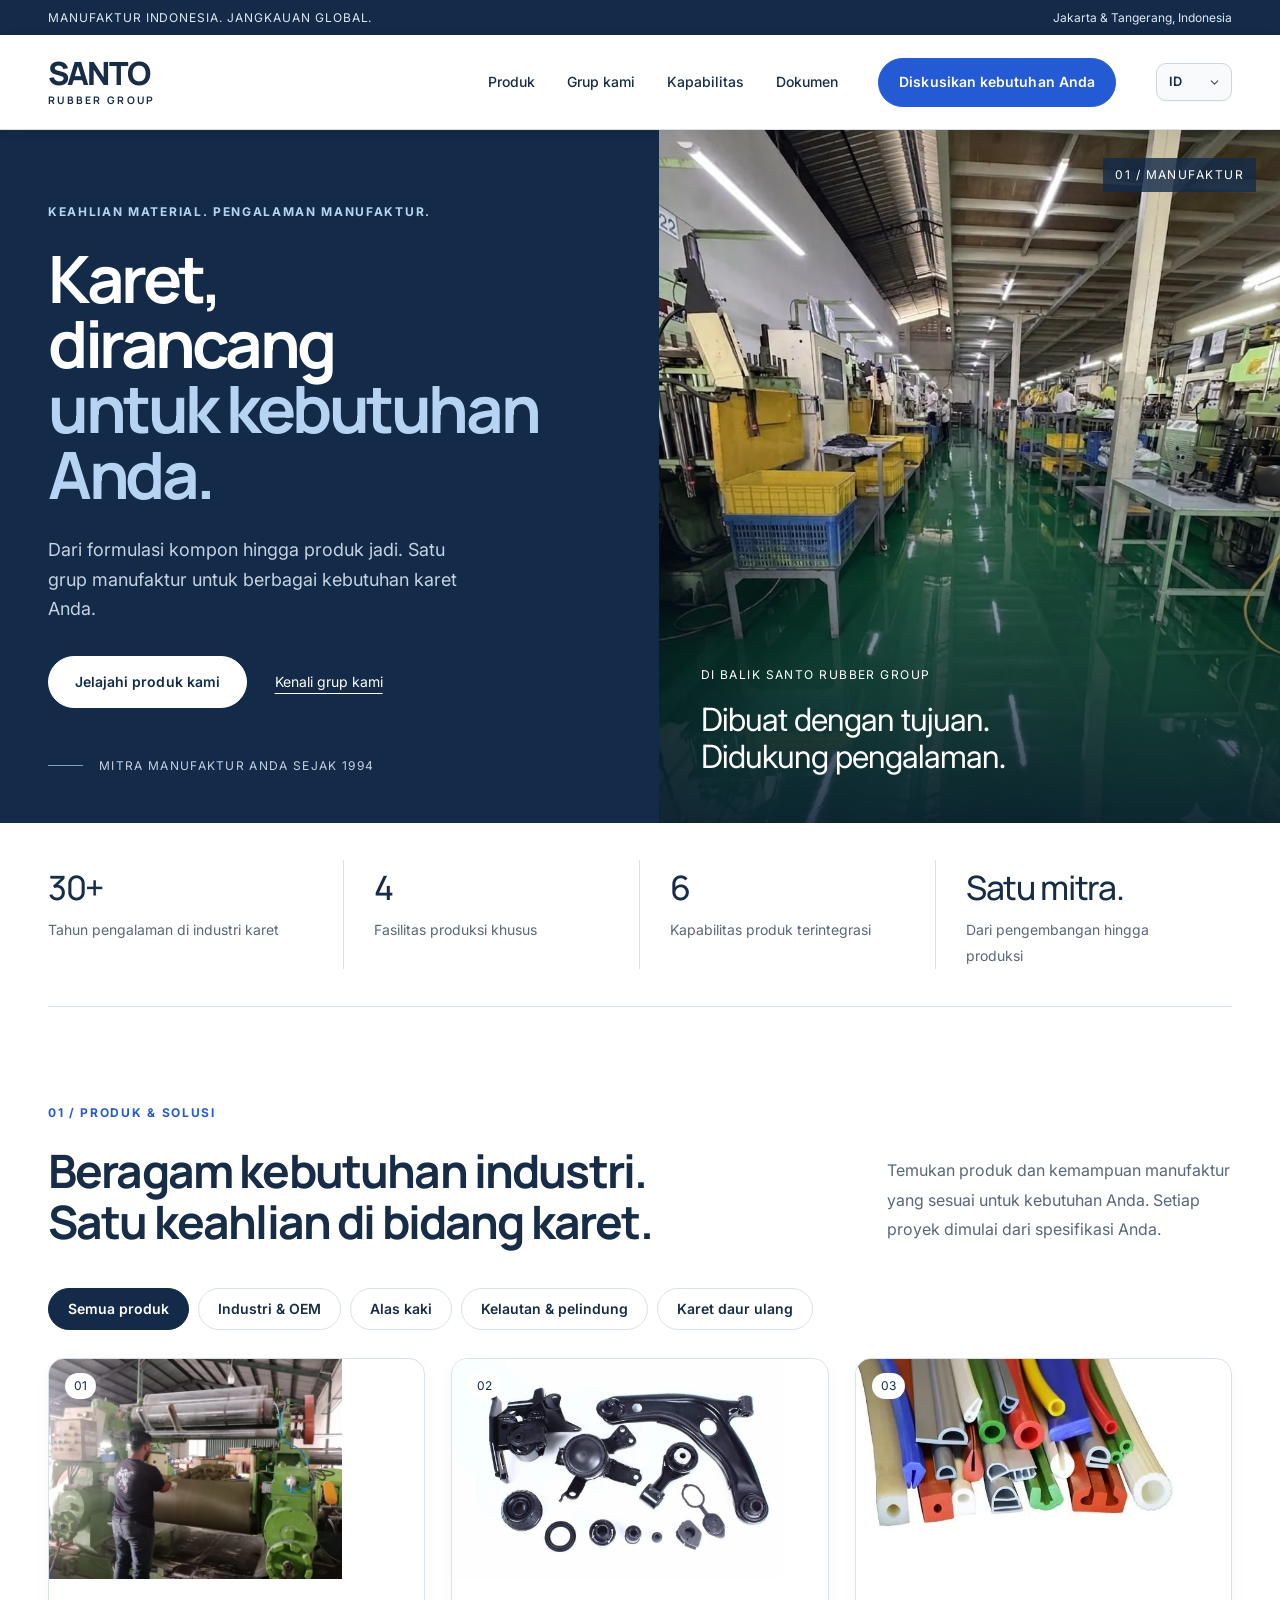
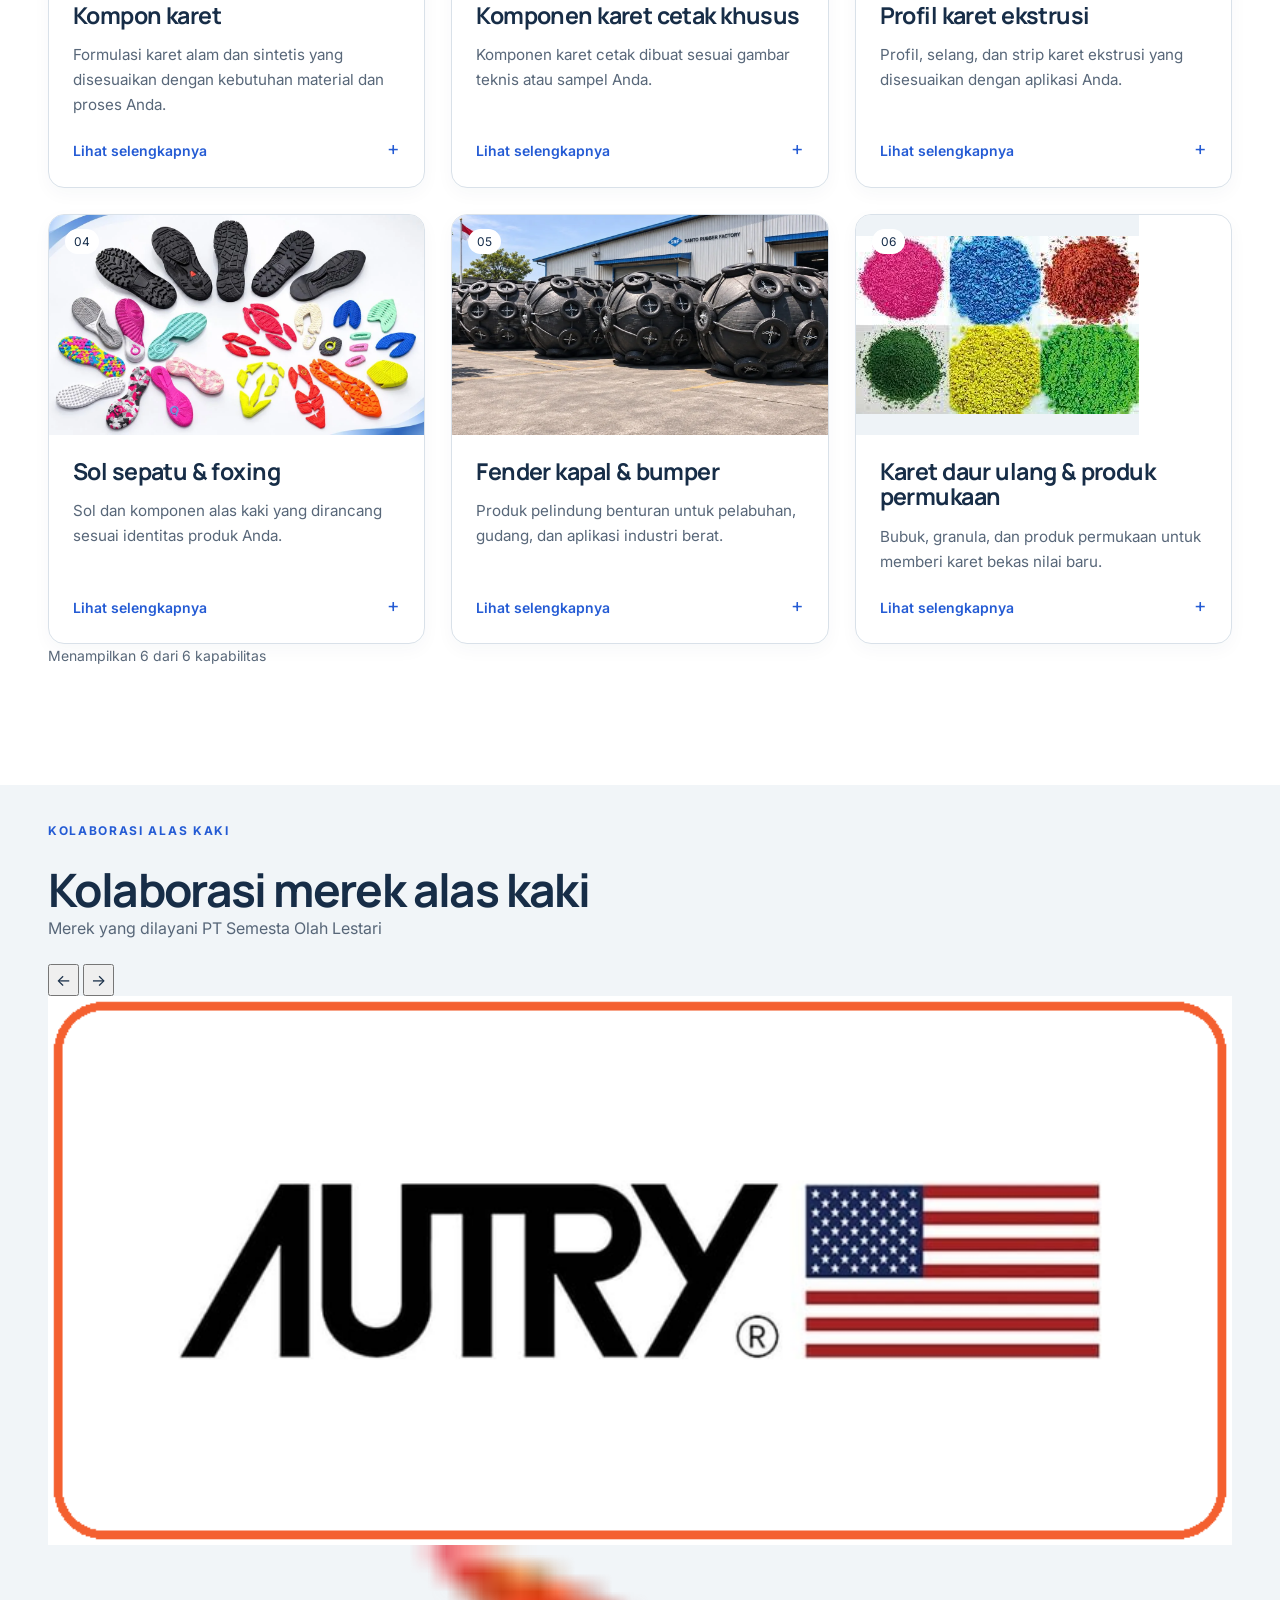
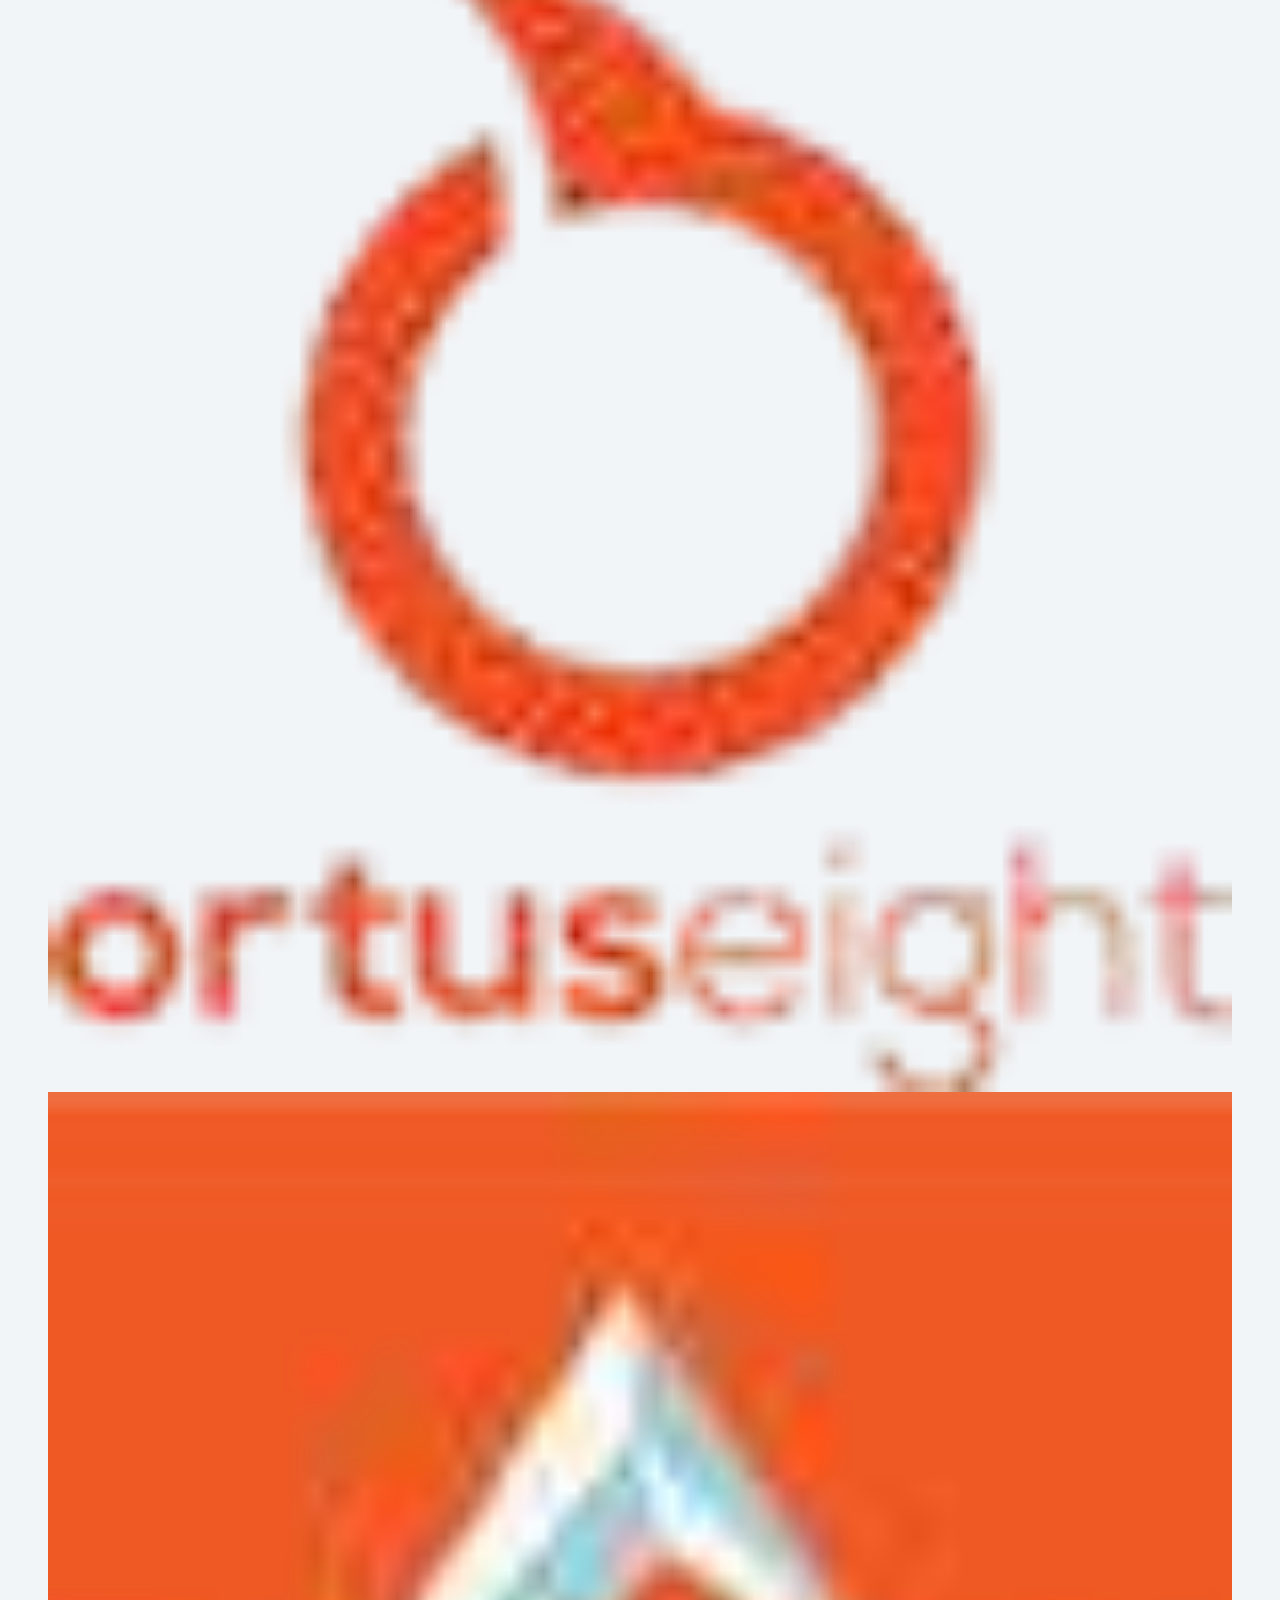
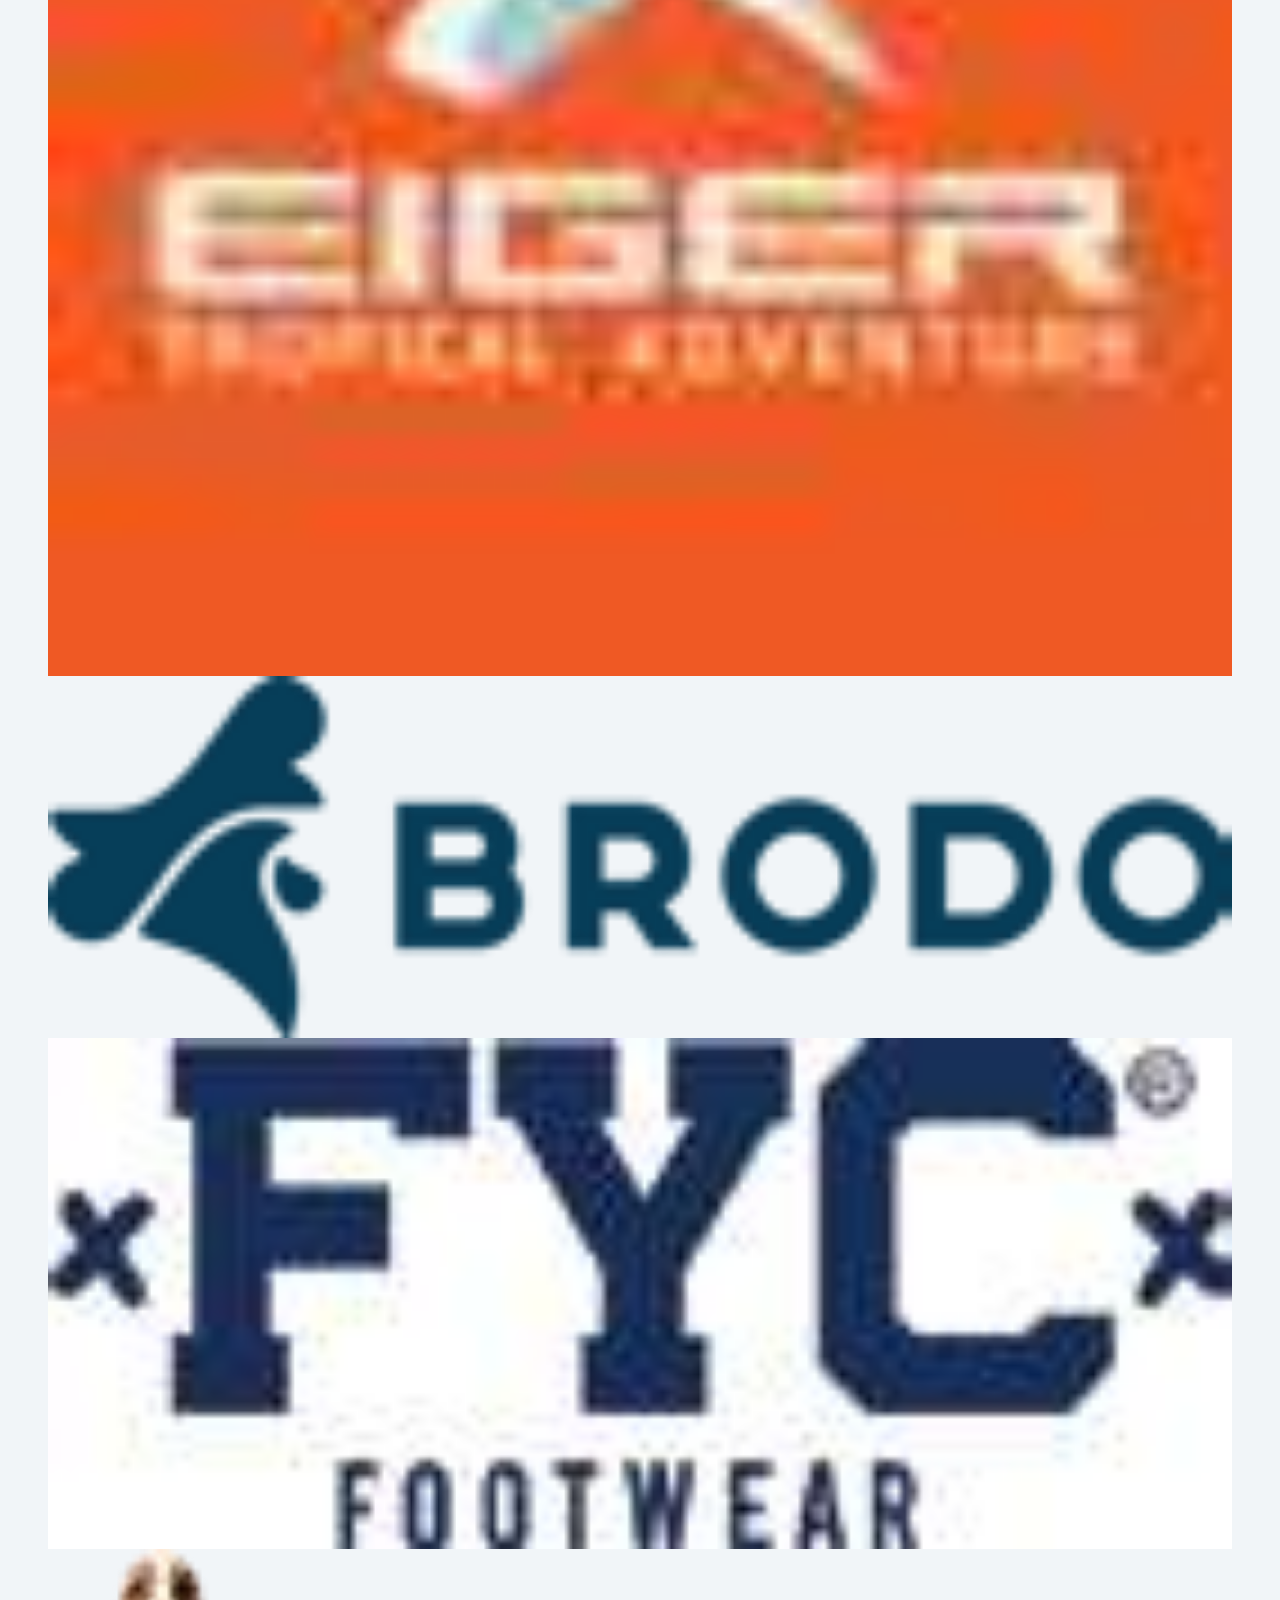
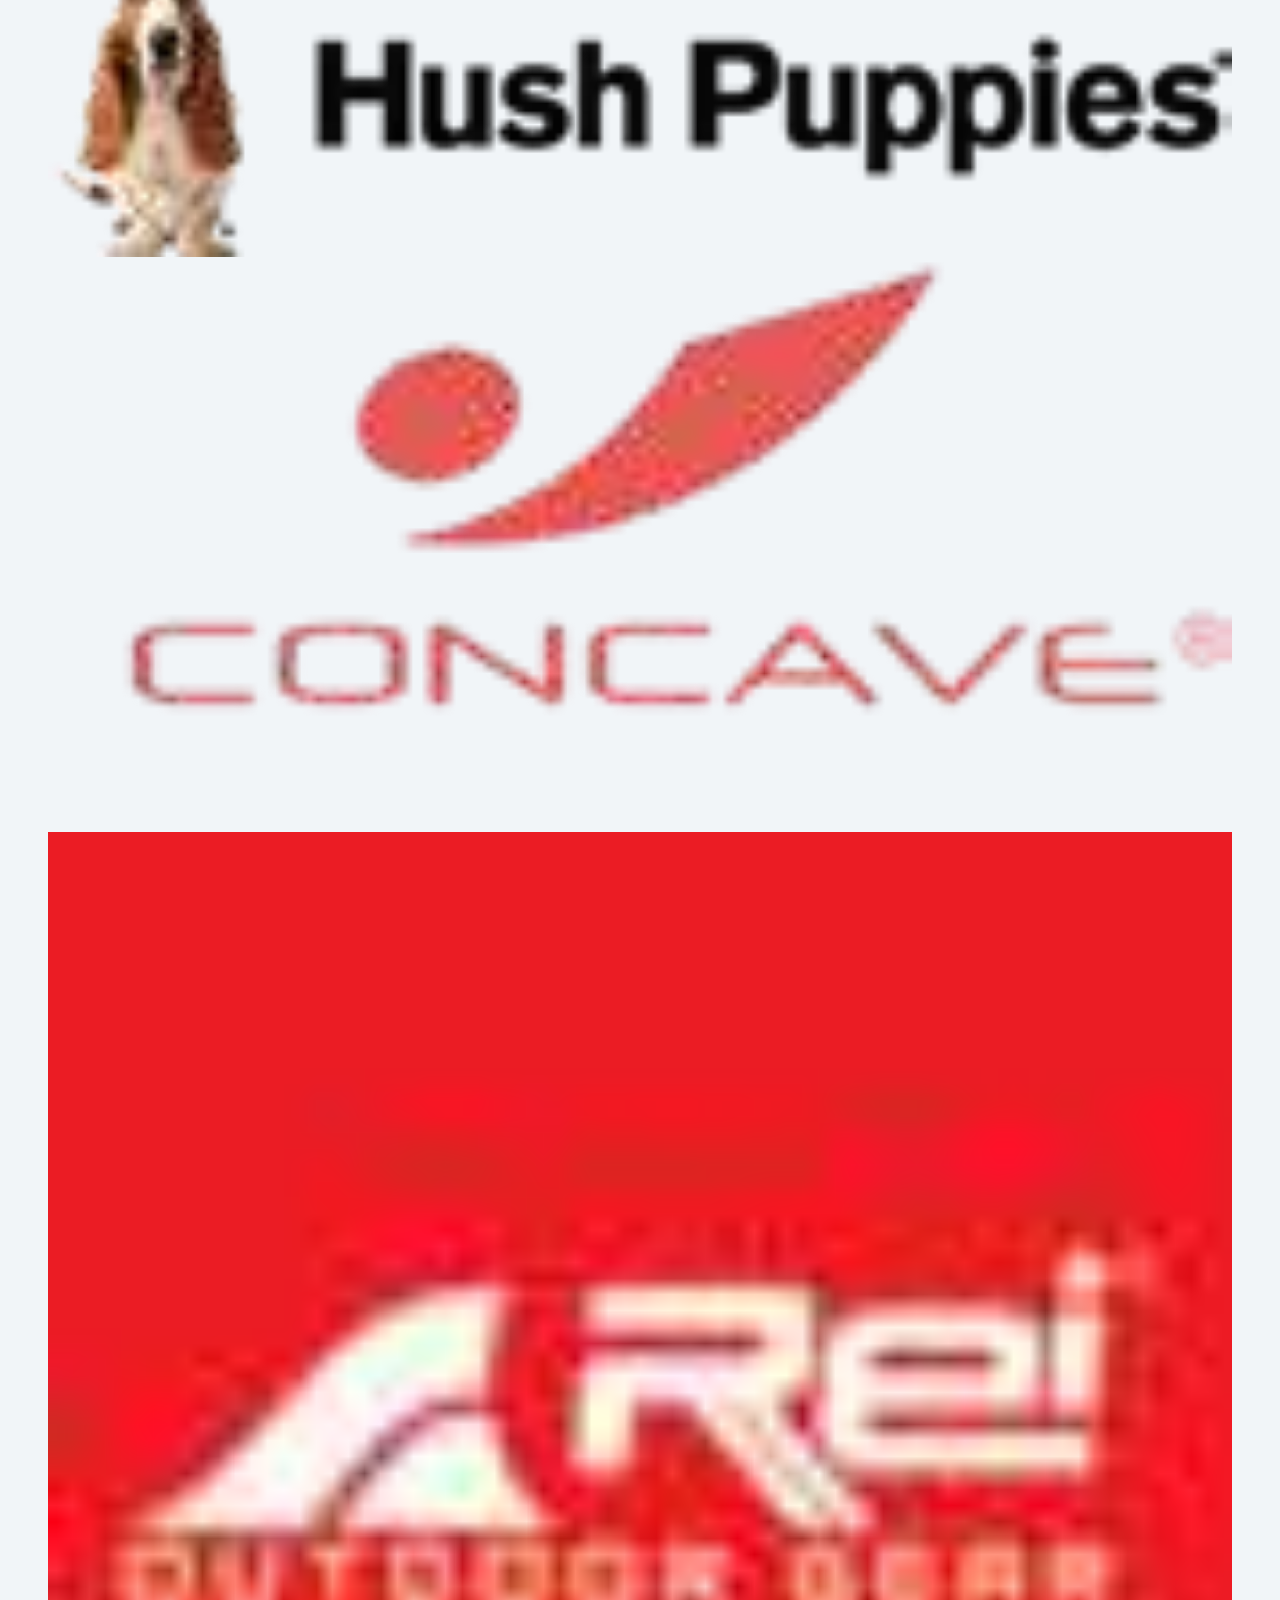
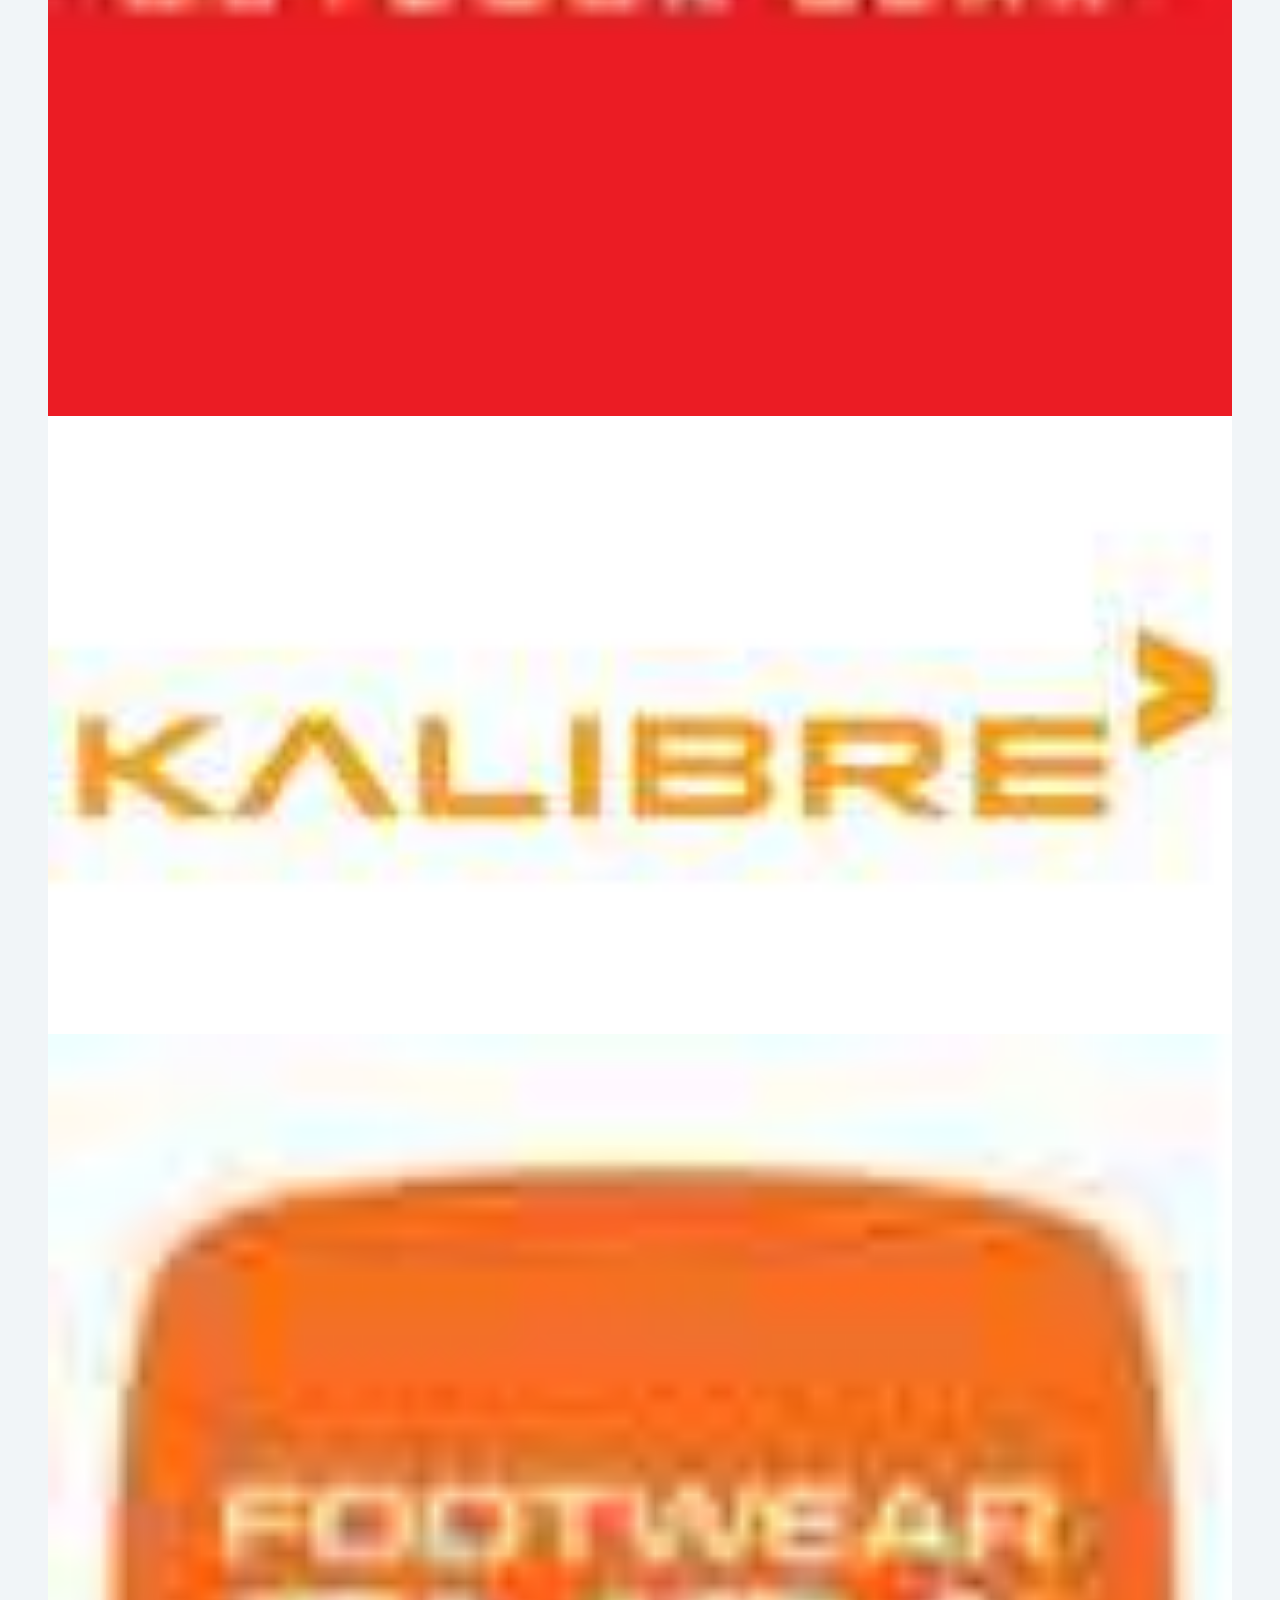
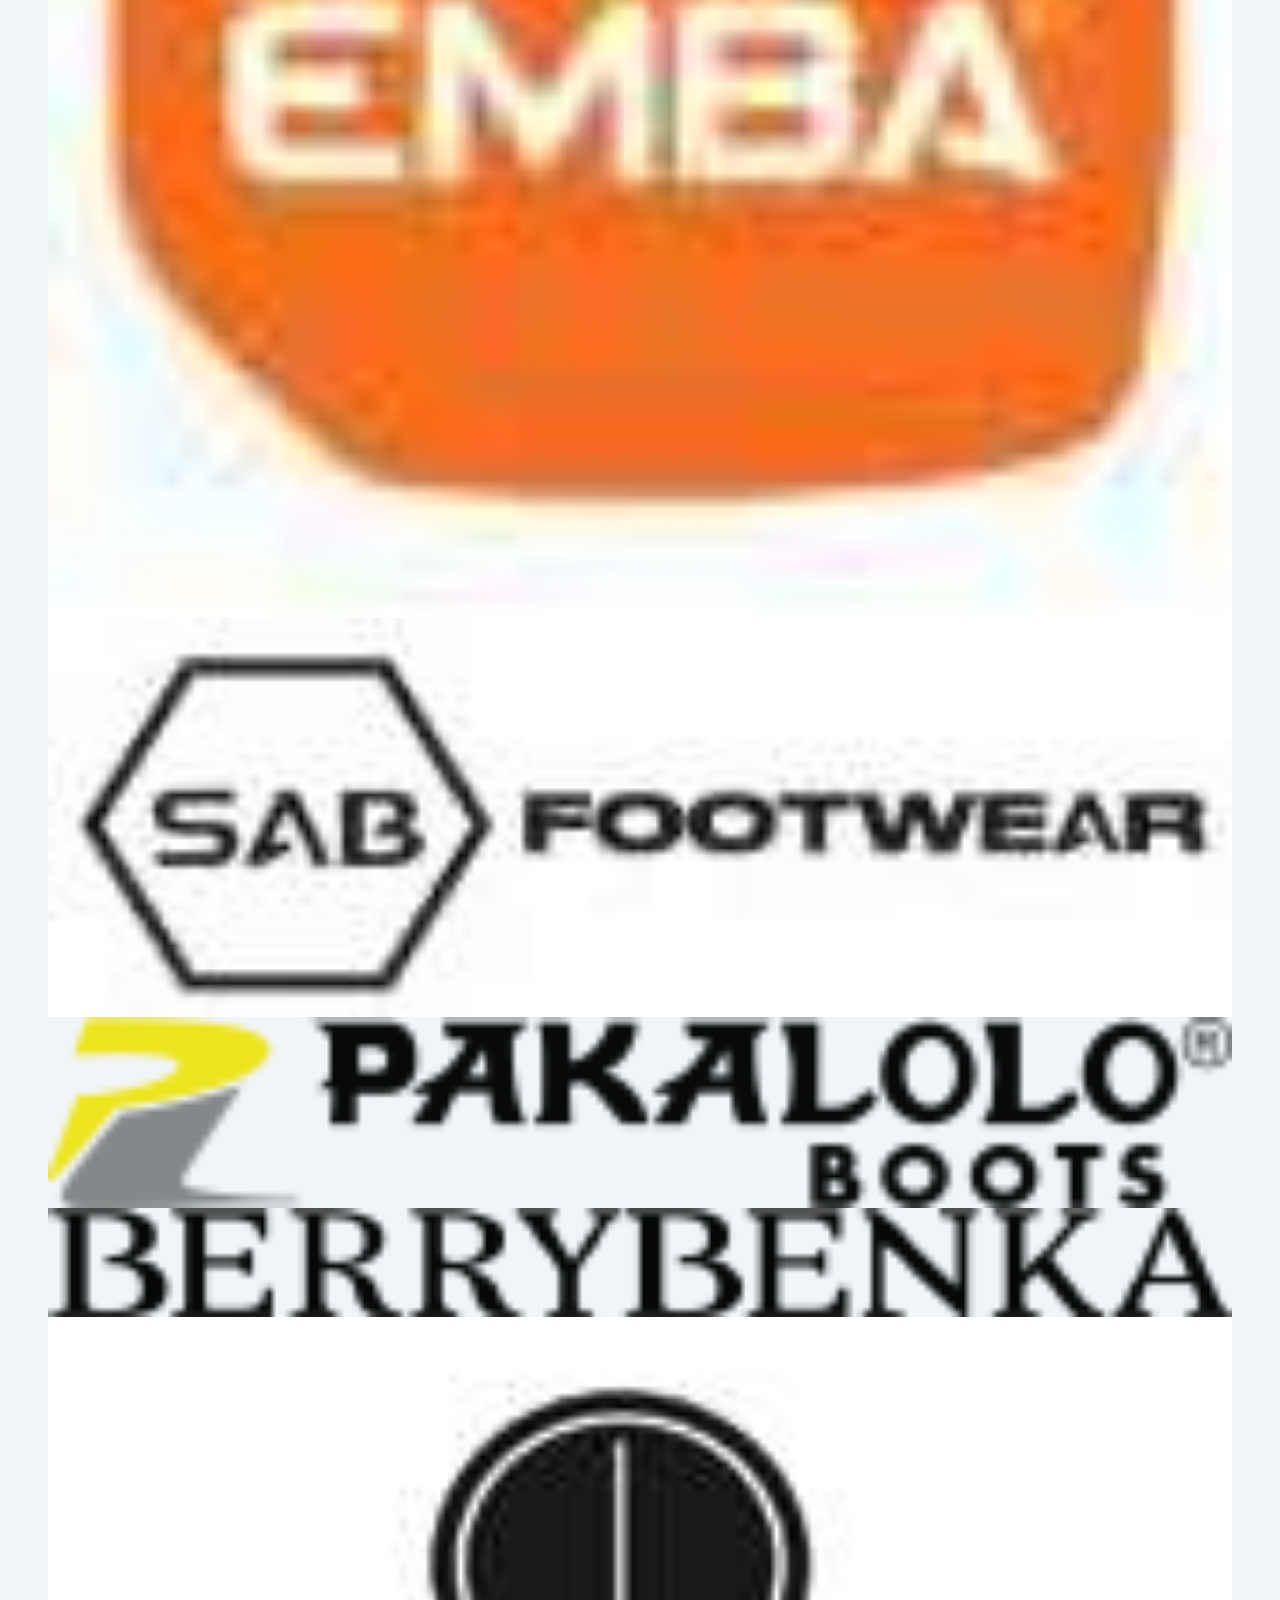
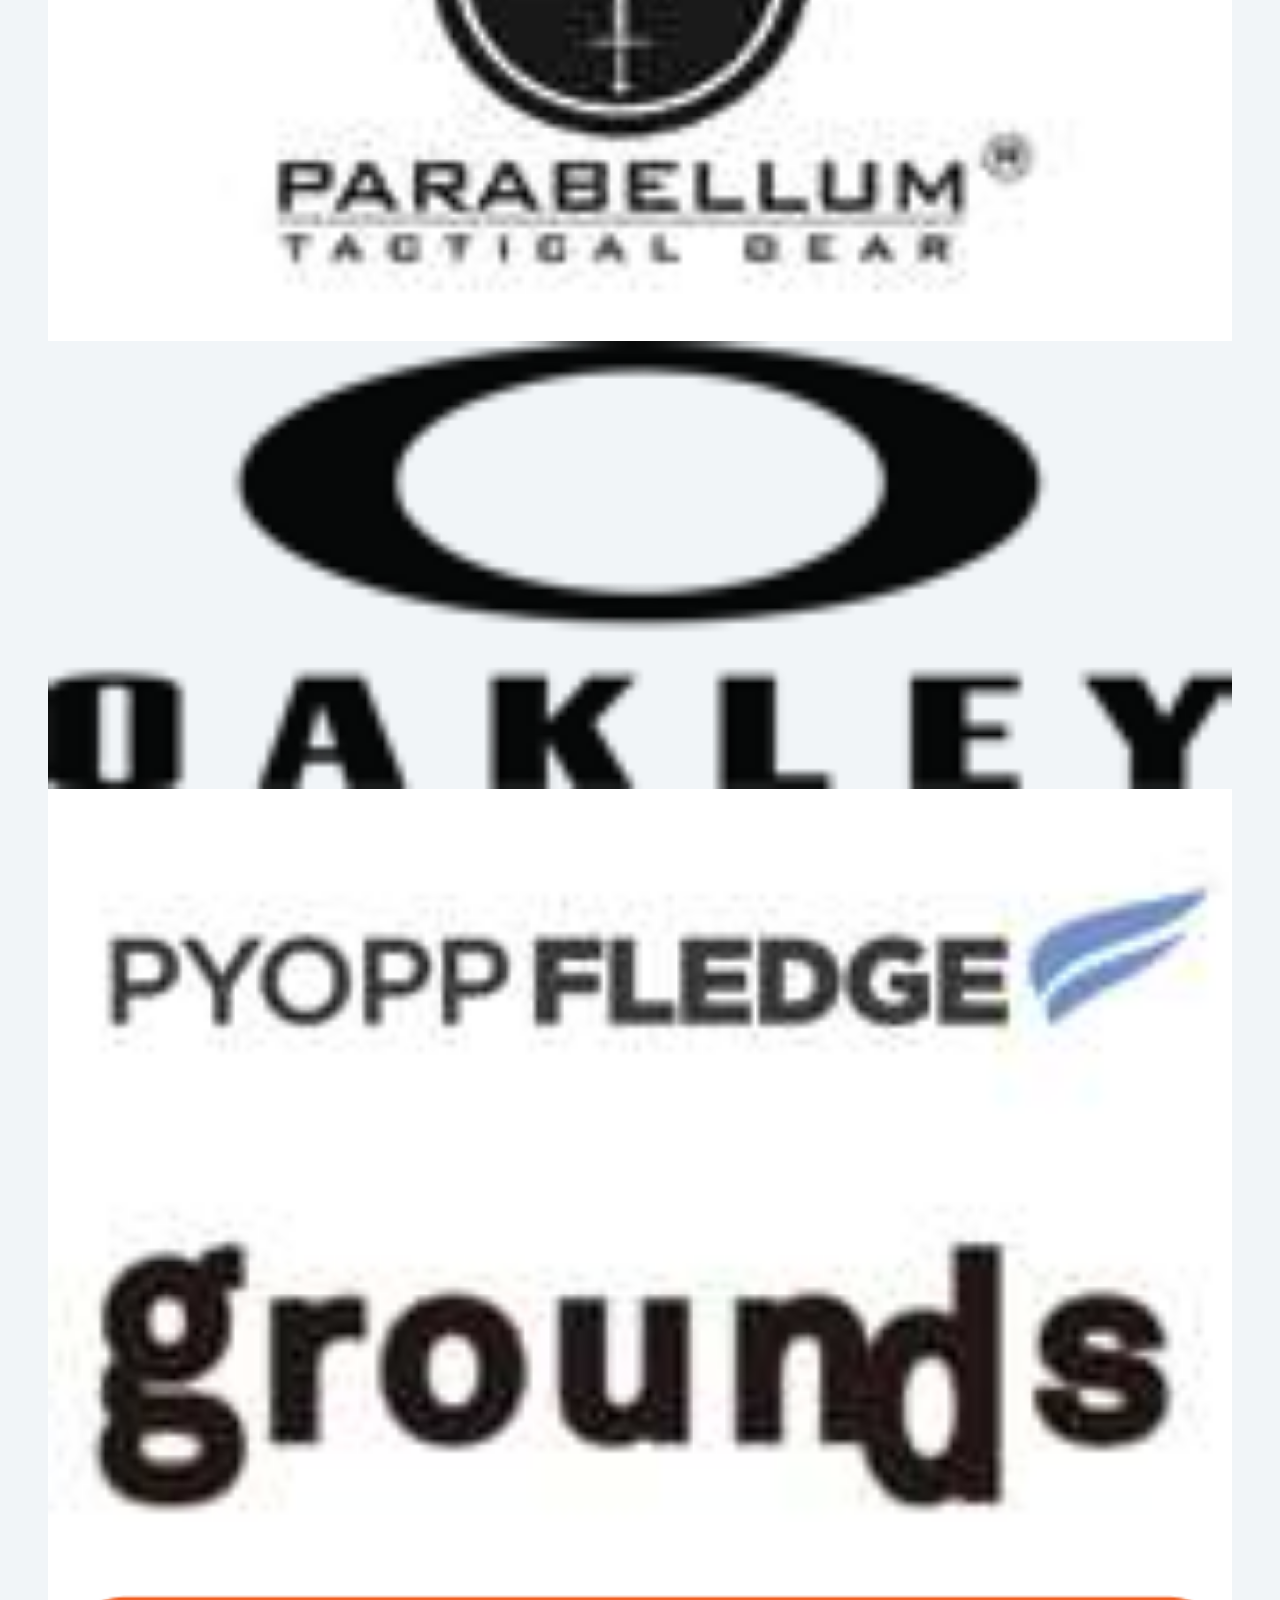
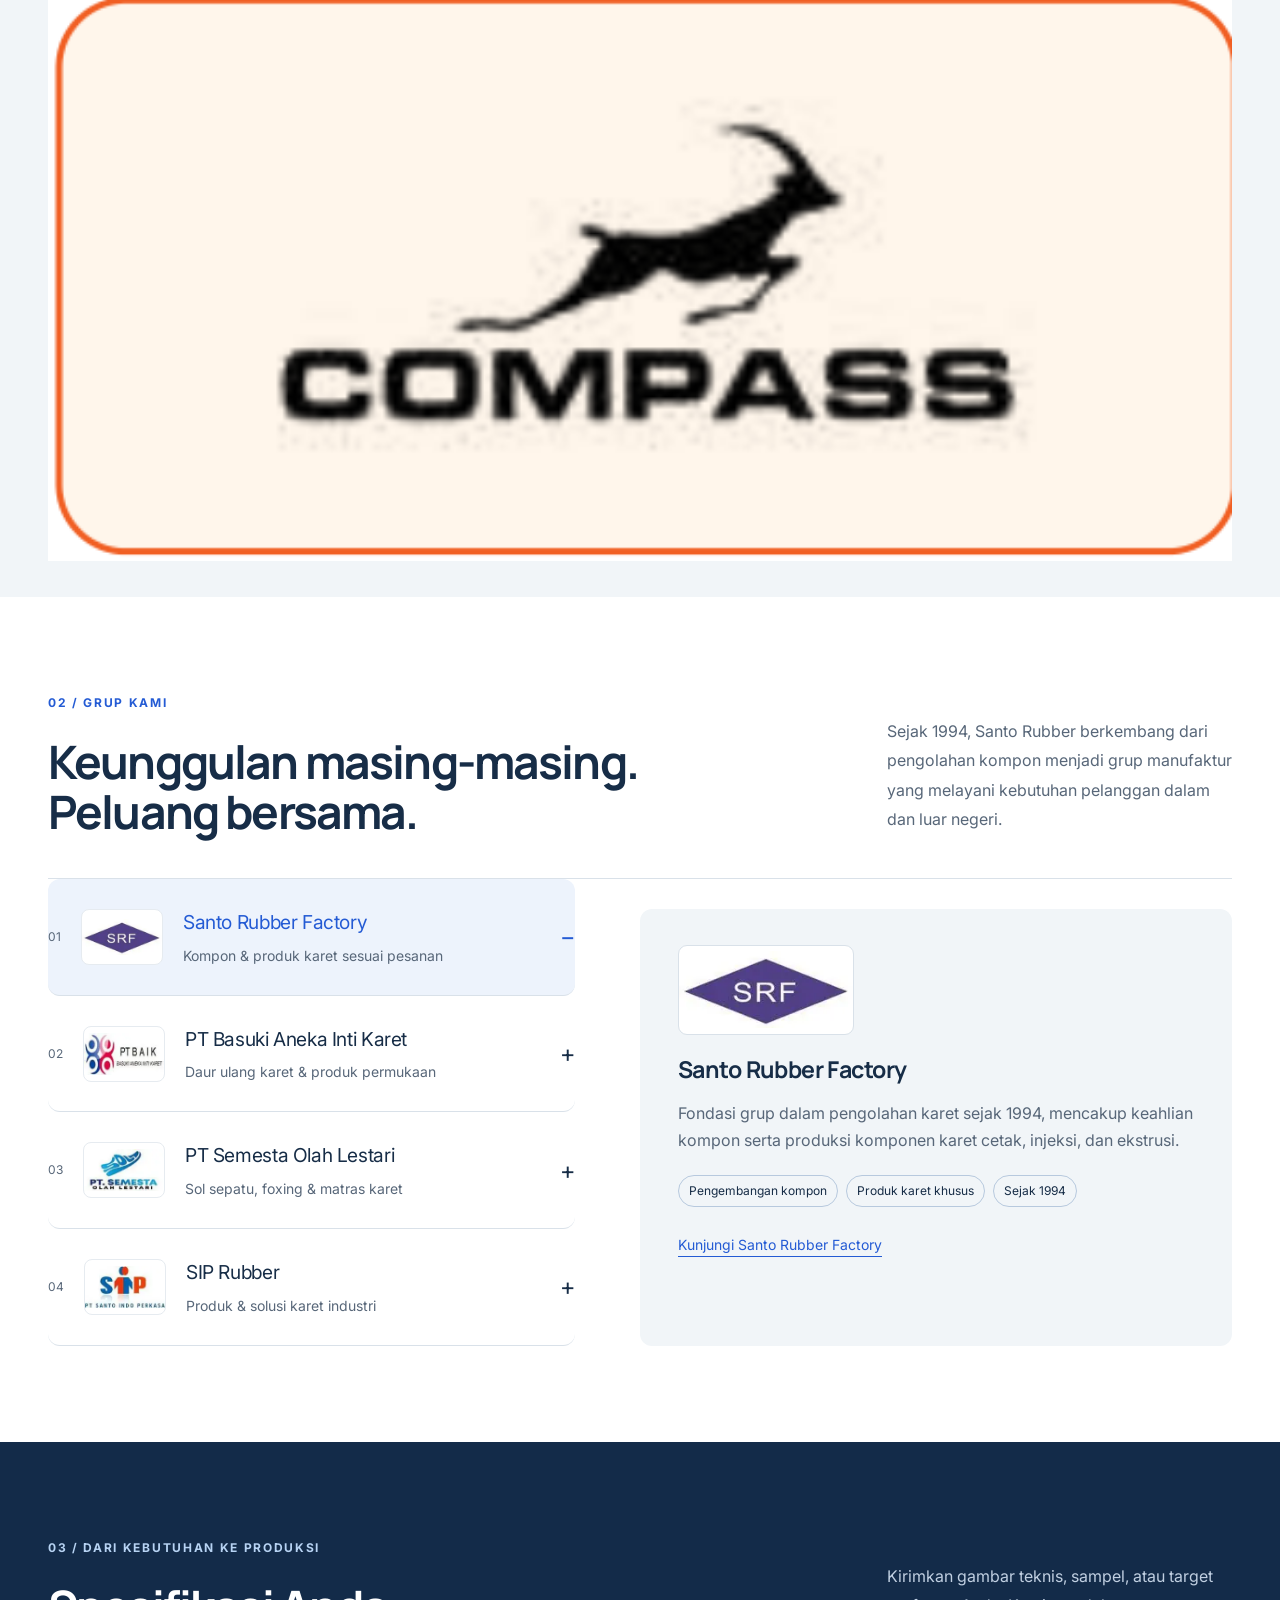
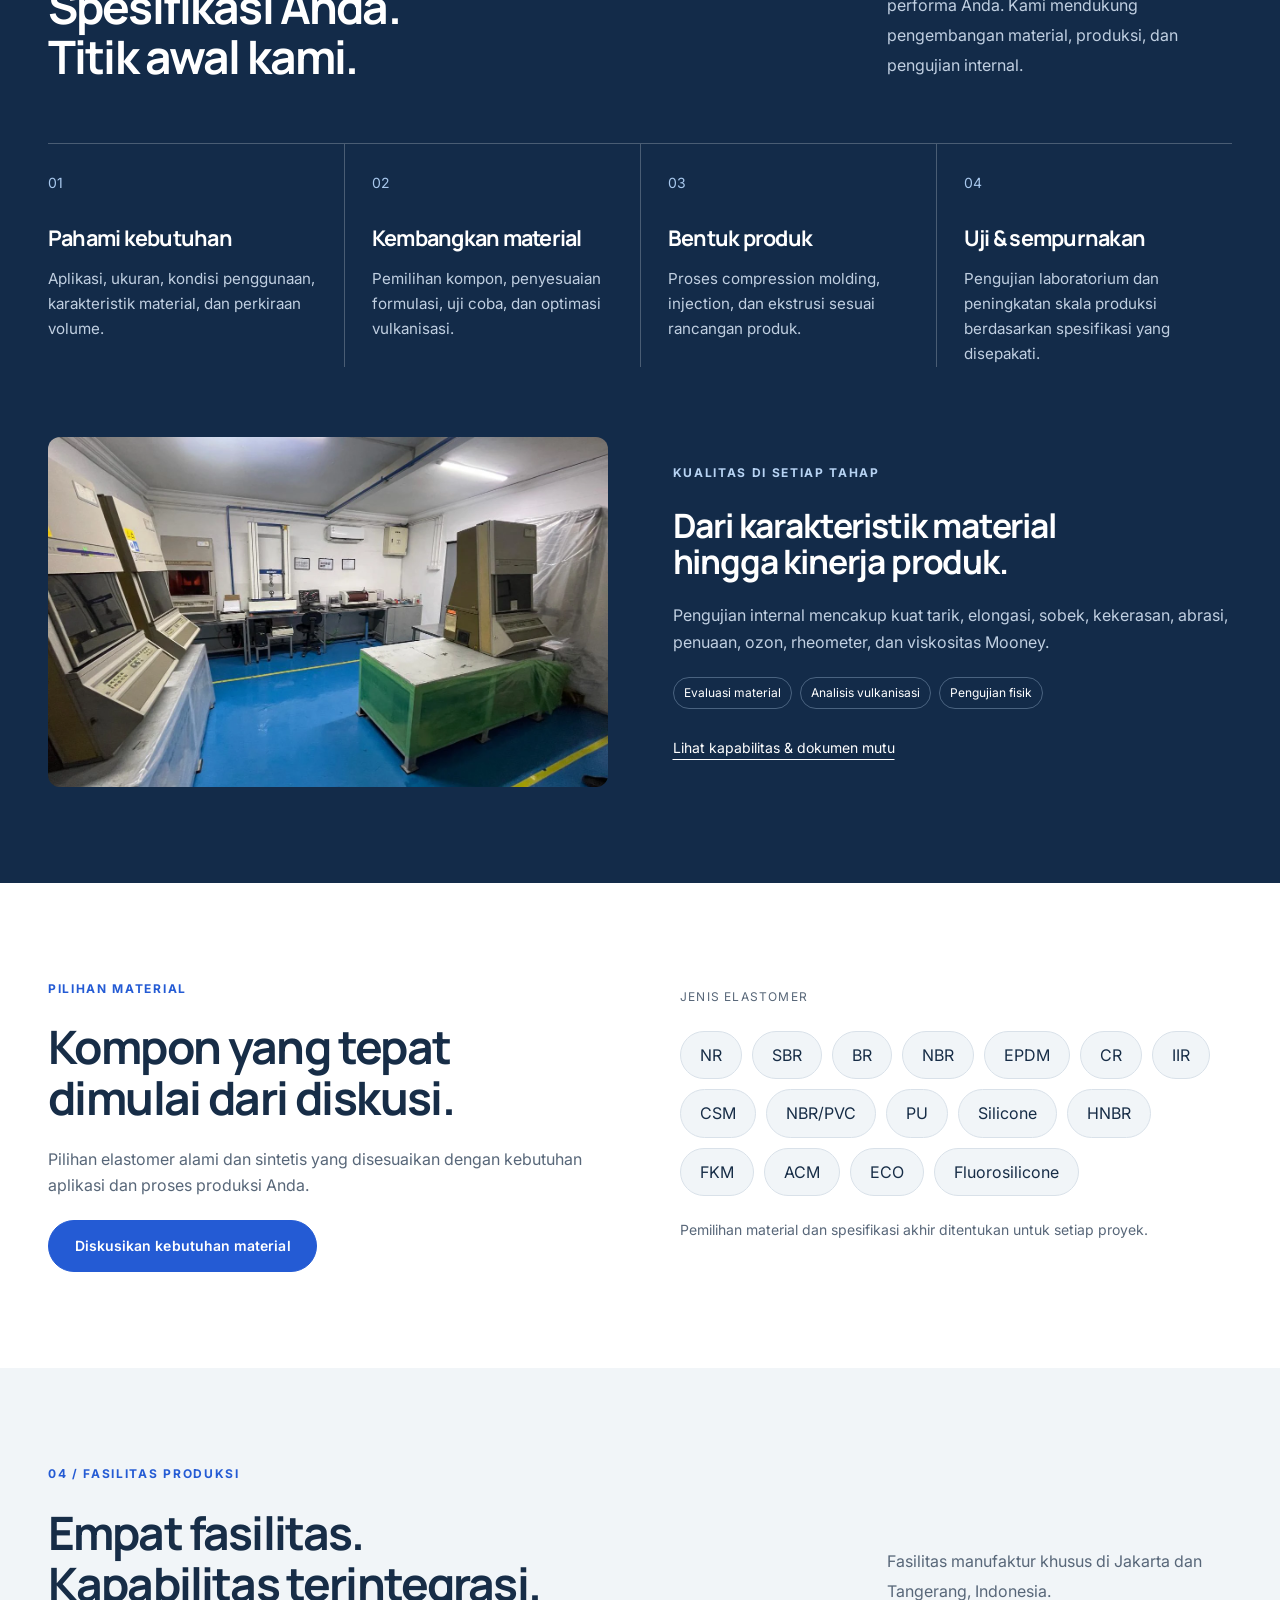
==== commit 984d4fa0: "Use PT SOL's 18-client moving logo carousel on id/index.html" ====
--- a/id/index.html
+++ b/id/index.html
@@ -31,7 +31,7 @@
 <script type="application/ld+json">{"@context":"https://schema.org","@graph":[{"@type":"Organization","@id":"https://santorubber.com/#organization","name":"Santo Rubber Group","url":"https://santorubber.com/","email":"info@santorubber.com","description":"Indonesian rubber manufacturing group providing rubber compounds, industrial rubber components, footwear products and rubber recycling.","contactPoint":{"@type":"ContactPoint","contactType":"sales inquiries","email":"info@santorubber.com","availableLanguage":["English","Indonesian","Chinese"]}},{"@type":"WebSite","@id":"https://santorubber.com/#website","url":"https://santorubber.com/","name":"Santo Rubber Group","publisher":{"@id":"https://santorubber.com/#organization"},"inLanguage":["en","id","zh-Hans"]},{"@type":"WebPage","@id":"https://santorubber.com/id/#webpage","url":"https://santorubber.com/id/","name":"Santo Rubber Group | Produsen Karet Industri Indonesia","description":"Produsen kompon karet, komponen karet khusus, profil ekstrusi, sol sepatu, fender kapal, dan karet daur ulang di Indonesia sejak 1994.","isPartOf":{"@id":"https://santorubber.com/#website"},"about":{"@id":"https://santorubber.com/#organization"},"inLanguage":"id"}]}</script>
 <meta name="theme-color" content="#132b49">
 <link rel="icon" type="image/svg+xml" href="data:image/svg+xml,%3Csvg xmlns='http://www.w3.org/2000/svg' viewBox='0 0 32 32'%3E%3Crect width='32' height='32' rx='5' fill='%23132b49'/%3E%3Ctext x='16' y='24' text-anchor='middle' font-family='Arial' font-size='24' font-weight='bold' fill='white'%3ES%3C/text%3E%3C/svg%3E">
-<link rel="stylesheet" href="/styles.css?v=20261115-font-nav"><script src="/i18n.js" defer></script><script src="/app.js?v=20261113-inquiry-seo" defer></script>
+<link rel="stylesheet" href="/styles.css?v=20261115-collab-carousel"><script src="/i18n.js" defer></script><script src="/app.js?v=20261115-collab-carousel" defer></script>
 </head>
 <body>
 <a class="skip" href="#main">Lewati ke konten</a>
@@ -41,7 +41,43 @@
 <section class="hero"><div class="hero-copy"><div class="eyebrow light">KEAHLIAN MATERIAL. PENGALAMAN MANUFAKTUR.</div><h1>Karet,<br>dirancang<br><em>untuk kebutuhan Anda.</em></h1><p>Dari formulasi kompon hingga produk jadi. Satu grup manufaktur untuk berbagai kebutuhan karet Anda.</p><div class="actions"><a class="button white" href="#products">Jelajahi produk kami</a><a class="text-link" href="#group">Kenali grup kami</a></div><div class="hero-note"><span class="line"></span>MITRA MANUFAKTUR ANDA SEJAK 1994</div></div><div class="hero-visual"><img src="/assets/factory-production-floor.webp" data-fallback-src="/assets/hero.webp" alt="Production floor at a Santo Rubber Group manufacturing facility" fetchpriority="high"><div class="photo-caption"><span>DI BALIK SANTO RUBBER GROUP</span><b>Dibuat dengan tujuan.<br>Didukung pengalaman.</b></div><span class="photo-index">01 / MANUFAKTUR</span></div></section>
 <div class="facts wrap"><div><b>30+</b><span>Tahun pengalaman di industri karet</span></div><div><b>4</b><span>Fasilitas produksi khusus</span></div><div><b>6</b><span>Kapabilitas produk terintegrasi</span></div><div><b>Satu mitra.</b><span>Dari pengembangan hingga produksi</span></div></div>
 <section class="section wrap" id="products"><div class="section-heading"><div><div class="eyebrow">01 / PRODUK & SOLUSI</div><h2>Beragam kebutuhan industri.<br>Satu keahlian di bidang karet.</h2></div><p>Temukan produk dan kemampuan manufaktur yang sesuai untuk kebutuhan Anda. Setiap proyek dimulai dari spesifikasi Anda.</p></div><div class="filters" role="group" aria-label="Filter products"><button class="active" data-filter="all" aria-pressed="true">Semua produk</button><button data-filter="industrial" aria-pressed="false">Industri & OEM</button><button data-filter="footwear" aria-pressed="false">Alas kaki</button><button data-filter="marine" aria-pressed="false">Kelautan & pelindung</button><button data-filter="recycled" aria-pressed="false">Karet daur ulang</button></div><div class="products-grid" id="product-grid"></div><p id="product-count" class="small" aria-live="polite"></p></section>
-<section class="clients"><div class="wrap client-row"><div><div class="eyebrow">KOLABORASI ALAS KAKI</div><p>Merek yang dilayani PT Semesta Olah Lestari</p></div><div class="brand-name compass">COMPASS</div><div class="brand-name ortus">ortuseight</div><div class="brand-name eiger">EIGER<span>TROPICAL ADVENTURE</span></div></div></section>
+<section class="clients" id="collaborations">
+  <div class="wrap">
+    <div class="clients-heading">
+      <div class="clients-heading-copy">
+        <div class="eyebrow">KOLABORASI ALAS KAKI</div>
+        <h2>Kolaborasi merek alas kaki</h2>
+        <p>Merek yang dilayani PT Semesta Olah Lestari</p>
+      </div>
+      <div class="carousel-controls" aria-label="Logo merek klien PT Semesta Olah Lestari">
+        <button type="button" class="carousel-prev" aria-label="Logo merek sebelumnya">←</button>
+        <button type="button" class="carousel-next" aria-label="Logo merek berikutnya">→</button>
+      </div>
+    </div>
+    <div class="logo-carousel" tabindex="0" role="region" aria-roledescription="carousel" aria-label="Logo merek klien PT Semesta Olah Lestari" aria-live="off">
+      <div class="logo-track" role="list">
+        <div class="logo-card" role="listitem"><img src="/assets/clients/aury.png" alt="Aury" loading="lazy" decoding="async"></div>
+<div class="logo-card" role="listitem"><img src="/assets/clients/ortuseight.png" alt="Ortuseight" loading="lazy" decoding="async"></div>
+<div class="logo-card" role="listitem"><img src="/assets/clients/eiger.png" alt="Eiger" loading="lazy" decoding="async"></div>
+<div class="logo-card" role="listitem"><img src="/assets/clients/brodo.png" alt="Brodo" loading="lazy" decoding="async"></div>
+<div class="logo-card" role="listitem"><img src="/assets/clients/fyc.png" alt="FYC Footwear" loading="lazy" decoding="async"></div>
+<div class="logo-card" role="listitem"><img src="/assets/clients/hush-puppies.png" alt="Hush Puppies" loading="lazy" decoding="async"></div>
+<div class="logo-card" role="listitem"><img src="/assets/clients/concave.png" alt="Concave" loading="lazy" decoding="async"></div>
+<div class="logo-card" role="listitem"><img src="/assets/clients/rei.png" alt="Rei Outdoor Gear" loading="lazy" decoding="async"></div>
+<div class="logo-card" role="listitem"><img src="/assets/clients/kalibre.png" alt="Kalibre" loading="lazy" decoding="async"></div>
+<div class="logo-card" role="listitem"><img src="/assets/clients/emba.png" alt="Footwear Emba" loading="lazy" decoding="async"></div>
+<div class="logo-card" role="listitem"><img src="/assets/clients/sab-footwear.png" alt="SAB Footwear" loading="lazy" decoding="async"></div>
+<div class="logo-card" role="listitem"><img src="/assets/clients/pakalolo.png" alt="Pakalolo Boots" loading="lazy" decoding="async"></div>
+<div class="logo-card" role="listitem"><img src="/assets/clients/berrybenka.png" alt="Berrybenka" loading="lazy" decoding="async"></div>
+<div class="logo-card" role="listitem"><img src="/assets/clients/parabellum.png" alt="Parabellum Tactical Gear" loading="lazy" decoding="async"></div>
+<div class="logo-card" role="listitem"><img src="/assets/clients/oakley.png" alt="Oakley" loading="lazy" decoding="async"></div>
+<div class="logo-card" role="listitem"><img src="/assets/clients/pyopp-fledge.png" alt="Pyopp Fledge" loading="lazy" decoding="async"></div>
+<div class="logo-card" role="listitem"><img src="/assets/clients/grounds.png" alt="Grounds" loading="lazy" decoding="async"></div>
+<div class="logo-card" role="listitem"><img src="/assets/clients/compass.png" alt="Compass" loading="lazy" decoding="async"></div>
+      </div>
+    </div>
+  </div>
+</section>
 <section class="section wrap" id="group"><div class="section-heading"><div><div class="eyebrow">02 / GRUP KAMI</div><h2>Keunggulan masing-masing.<br>Peluang bersama.</h2></div><p>Sejak 1994, Santo Rubber berkembang dari pengolahan kompon menjadi grup manufaktur yang melayani kebutuhan pelanggan dalam dan luar negeri.</p></div><div class="company-layout"><div class="company-list" role="tablist" aria-label="Group companies" aria-orientation="vertical"><button role="tab" id="company-srf" aria-selected="true" aria-controls="company-panel" data-company="srf"><span>01</span><span class="company-tab-logo" role="img" aria-label="Santo Rubber Factory logo" style="background-image:url('/assets/logos/srf.webp')"></span><div>Santo Rubber Factory<small>Kompon & produk karet sesuai pesanan</small></div><b>+</b></button><button role="tab" id="company-baik" aria-selected="false" aria-controls="company-panel" data-company="baik" tabindex="-1"><span>02</span><span class="company-tab-logo" role="img" aria-label="PT Basuki Aneka Inti Karet logo" style="background-image:url('/assets/logos/baik.webp')"></span><div>PT Basuki Aneka Inti Karet<small>Daur ulang karet & produk permukaan</small></div><b>+</b></button><button role="tab" id="company-sol" aria-selected="false" aria-controls="company-panel" data-company="sol" tabindex="-1"><span>03</span><span class="company-tab-logo" role="img" aria-label="PT Semesta Olah Lestari logo" style="background-image:url('/assets/logos/sol.webp')"></span><div>PT Semesta Olah Lestari<small>Sol sepatu, foxing & matras karet</small></div><b>+</b></button><button role="tab" id="company-sip" aria-selected="false" aria-controls="company-panel" data-company="sip" tabindex="-1"><span>04</span><span class="company-tab-logo" role="img" aria-label="SIP Rubber logo" style="background-image:url('/assets/logos/sip.webp')"></span><div>SIP Rubber<small>Produk & solusi karet industri</small></div><b>+</b></button></div><div id="company-panel" class="company-panel" role="tabpanel" aria-labelledby="company-srf" tabindex="0"></div></div></section>
 <section class="capabilities section" id="capabilities"><div class="wrap"><div class="section-heading"><div><div class="eyebrow light">03 / DARI KEBUTUHAN KE PRODUKSI</div><h2>Spesifikasi Anda.<br>Titik awal kami.</h2></div><p>Kirimkan gambar teknis, sampel, atau target performa Anda. Kami mendukung pengembangan material, produksi, dan pengujian internal.</p></div><div class="process"><article><span>01</span><h3>Pahami kebutuhan</h3><p>Aplikasi, ukuran, kondisi penggunaan, karakteristik material, dan perkiraan volume.</p></article><article><span>02</span><h3>Kembangkan material</h3><p>Pemilihan kompon, penyesuaian formulasi, uji coba, dan optimasi vulkanisasi.</p></article><article><span>03</span><h3>Bentuk produk</h3><p>Proses compression molding, injection, dan ekstrusi sesuai rancangan produk.</p></article><article><span>04</span><h3>Uji & sempurnakan</h3><p>Pengujian laboratorium dan peningkatan skala produksi berdasarkan spesifikasi yang disepakati.</p></article></div><div class="quality-grid"><img src="/assets/lab.webp" alt="Santo Rubber Group in-house rubber testing laboratory" loading="lazy"><div><div class="eyebrow light">KUALITAS DI SETIAP TAHAP</div><h3>Dari karakteristik material<br>hingga kinerja produk.</h3><p>Pengujian internal mencakup kuat tarik, elongasi, sobek, kekerasan, abrasi, penuaan, ozon, rheometer, dan viskositas Mooney.</p><div class="pill-row"><span>Evaluasi material</span><span>Analisis vulkanisasi</span><span>Pengujian fisik</span></div><a class="text-link" href="/assets/santo-rubber-group-profile.pdf" target="_blank" rel="noopener">Lihat kapabilitas & dokumen mutu</a></div></div></div></section>
 <section class="section wrap" id="materials"><div class="material-layout"><div><div class="eyebrow">PILIHAN MATERIAL</div><h2>Kompon yang tepat<br>dimulai dari diskusi.</h2><p>Pilihan elastomer alami dan sintetis yang disesuaikan dengan kebutuhan aplikasi dan proses produksi Anda.</p><a class="button" href="#contact">Diskusikan kebutuhan material</a></div><div class="materials"><div class="material-label">JENIS ELASTOMER</div><div class="material-tags"><span>NR</span><span>SBR</span><span>BR</span><span>NBR</span><span>EPDM</span><span>CR</span><span>IIR</span><span>CSM</span><span>NBR/PVC</span><span>PU</span><span>Silicone</span><span>HNBR</span><span>FKM</span><span>ACM</span><span>ECO</span><span>Fluorosilicone</span></div><p class="small">Pemilihan material dan spesifikasi akhir ditentukan untuk setiap proyek.</p></div></div></section>
--- a/styles.css
+++ b/styles.css
@@ -325,8 +325,7 @@
 .button,.filters button{font-weight:600}
 html[lang="zh-Hans"] h1,
 html[lang="zh-Hans"] h2,
-html[lang="zh-Hans"] h3,
-html[lang="zh-Hans"] .wordmark:not(.latin-wordmark){
+html[lang="zh-Hans"] h3{
   letter-spacing:-.015em;
 }
 
@@ -376,7 +375,7 @@
   outline-offset:3px;
 }
 @media(max-width:600px){
-  .language-switcher{flex-basis:72px;width:72px;min-width:72px;height:36px}
+  .language-switcher{flex-basis:72px;width:72px;min-width:72px;height:36px;margin-left:auto}
   .language-switcher select{
     width:72px;min-width:72px;max-width:72px;
     height:36px;min-height:36px;max-height:36px;
